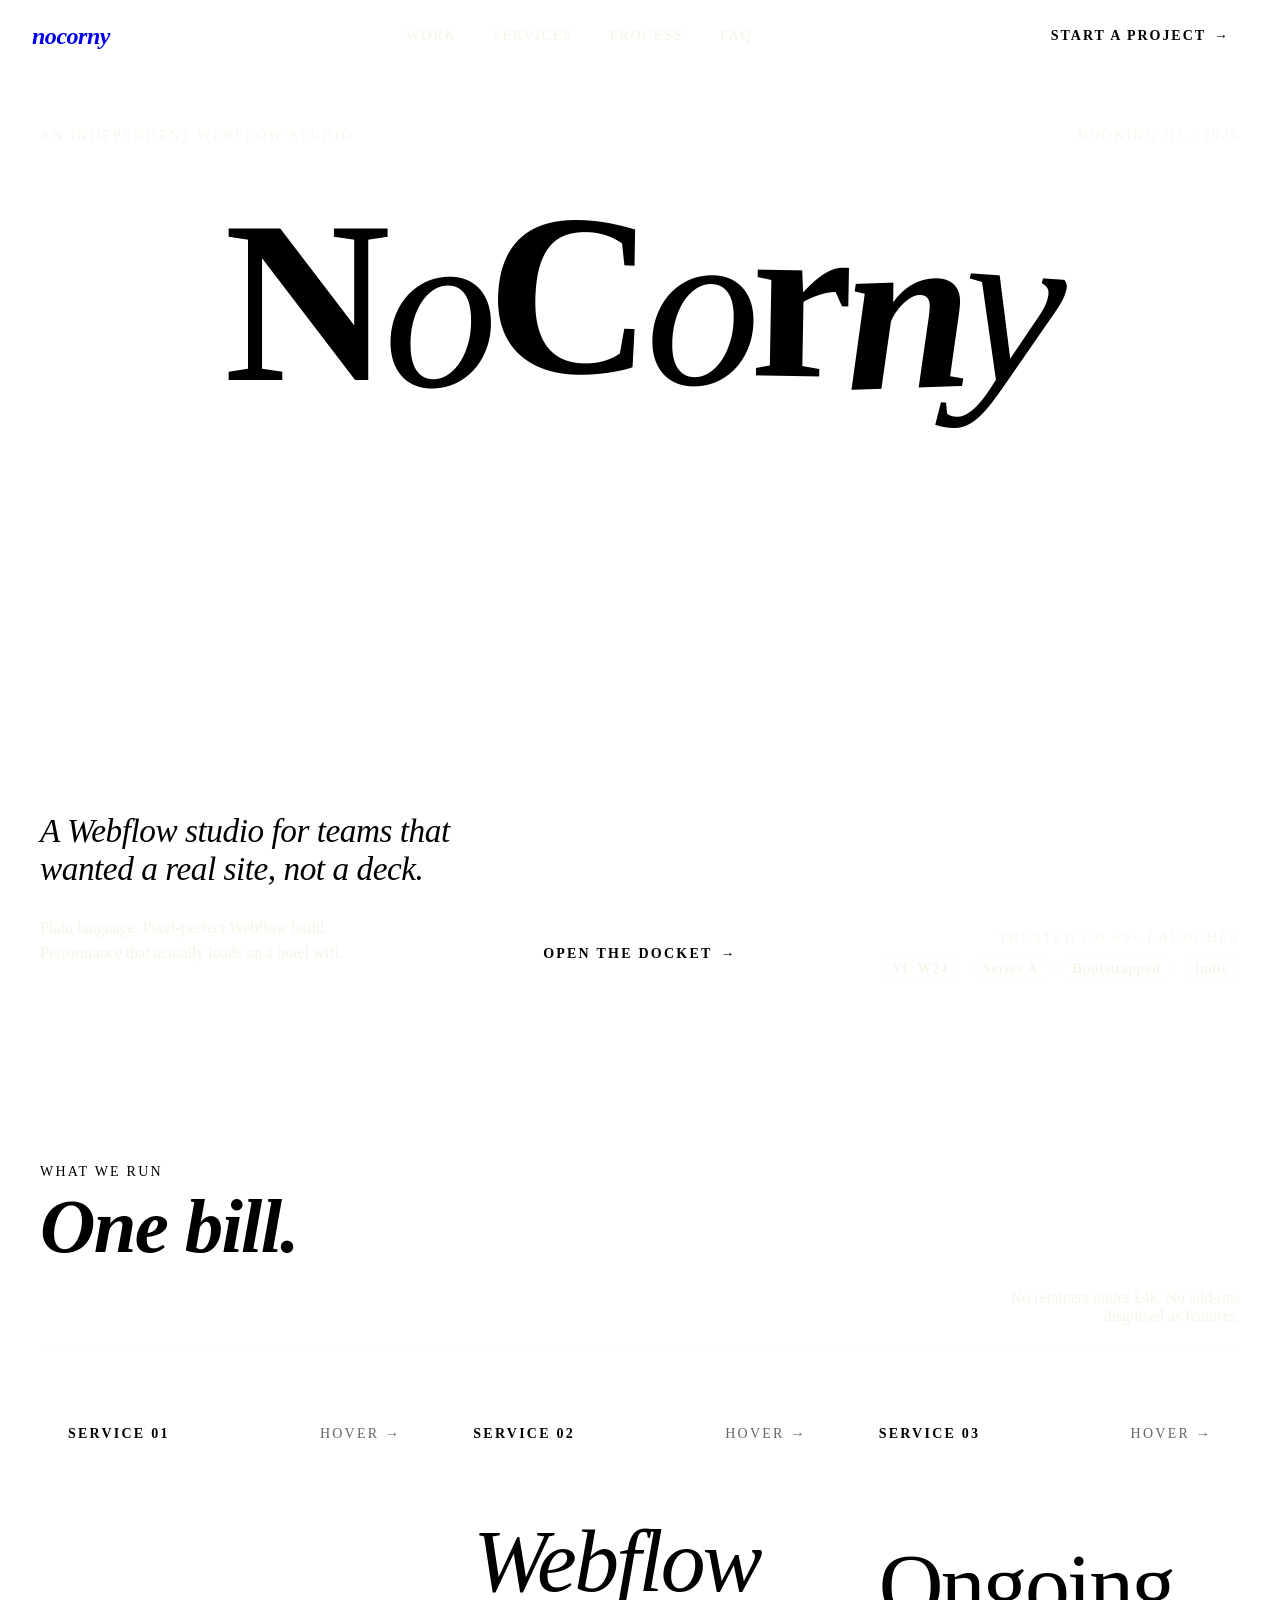
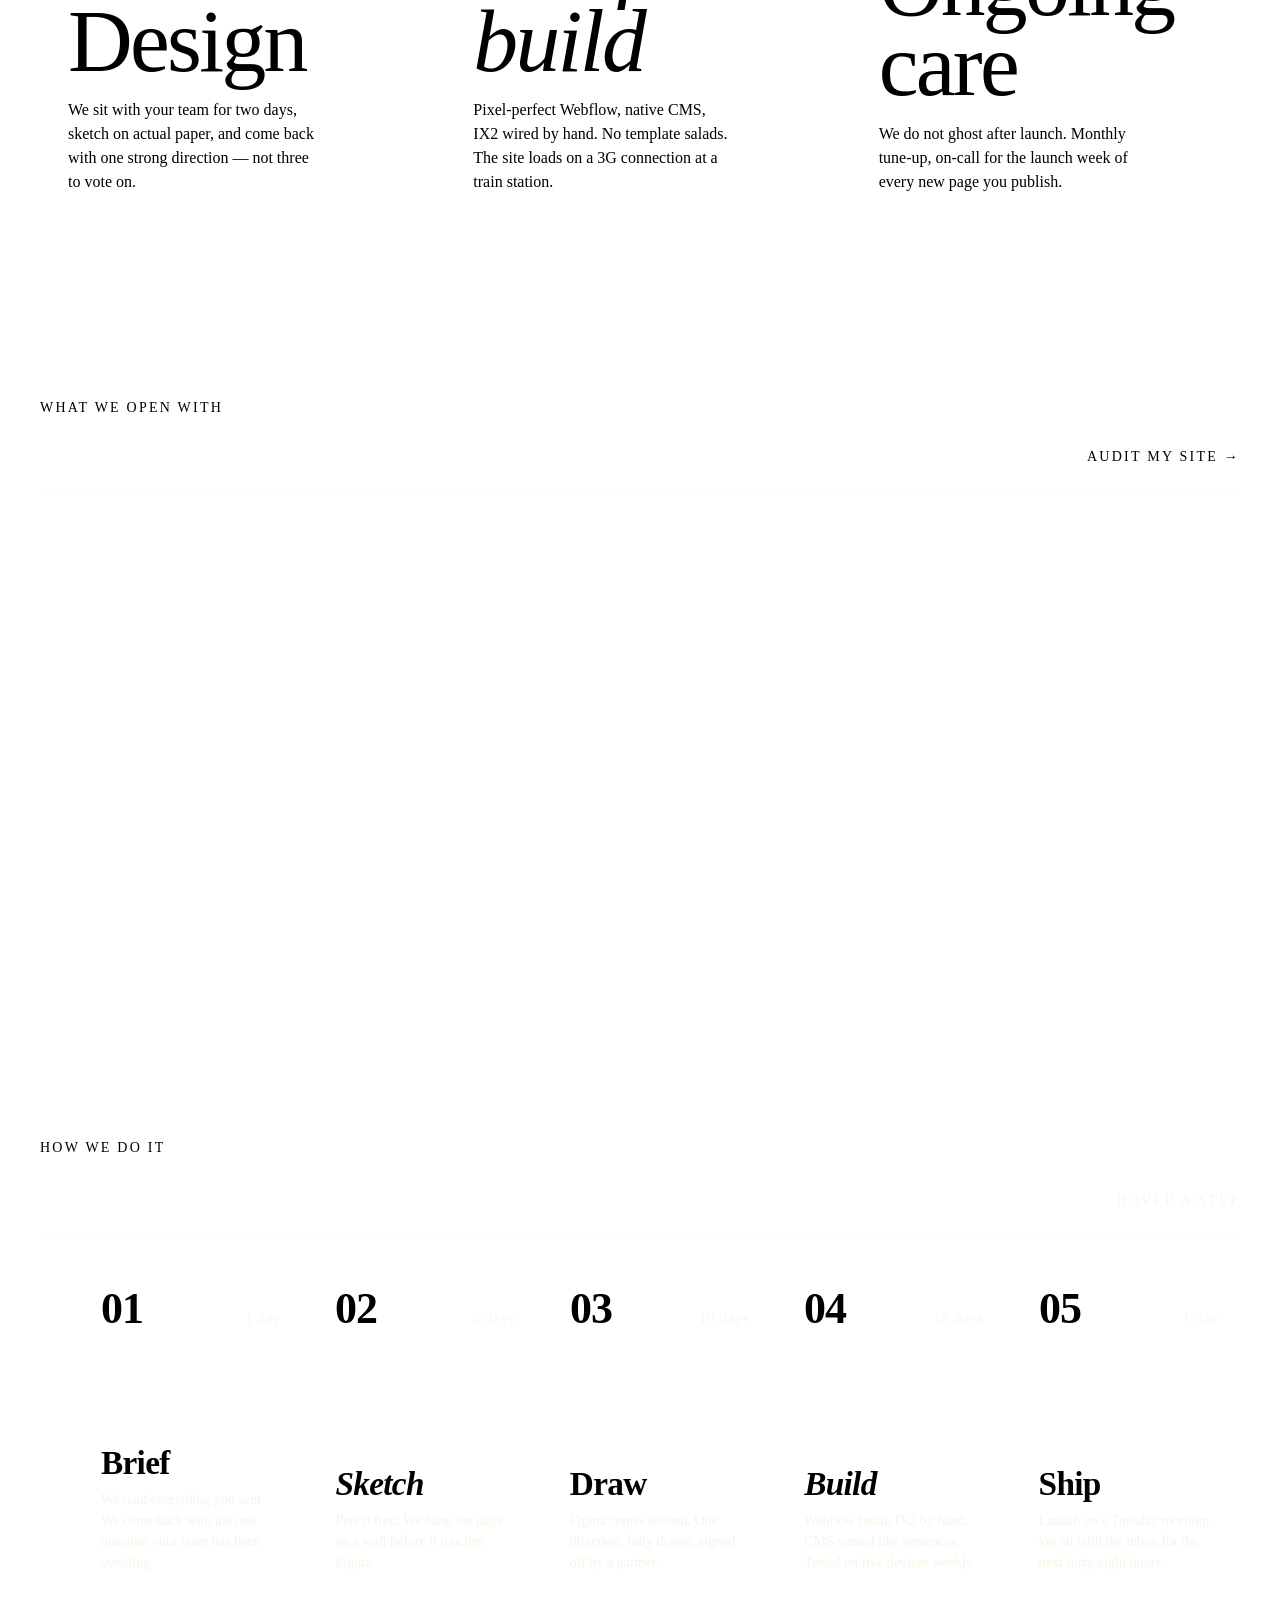
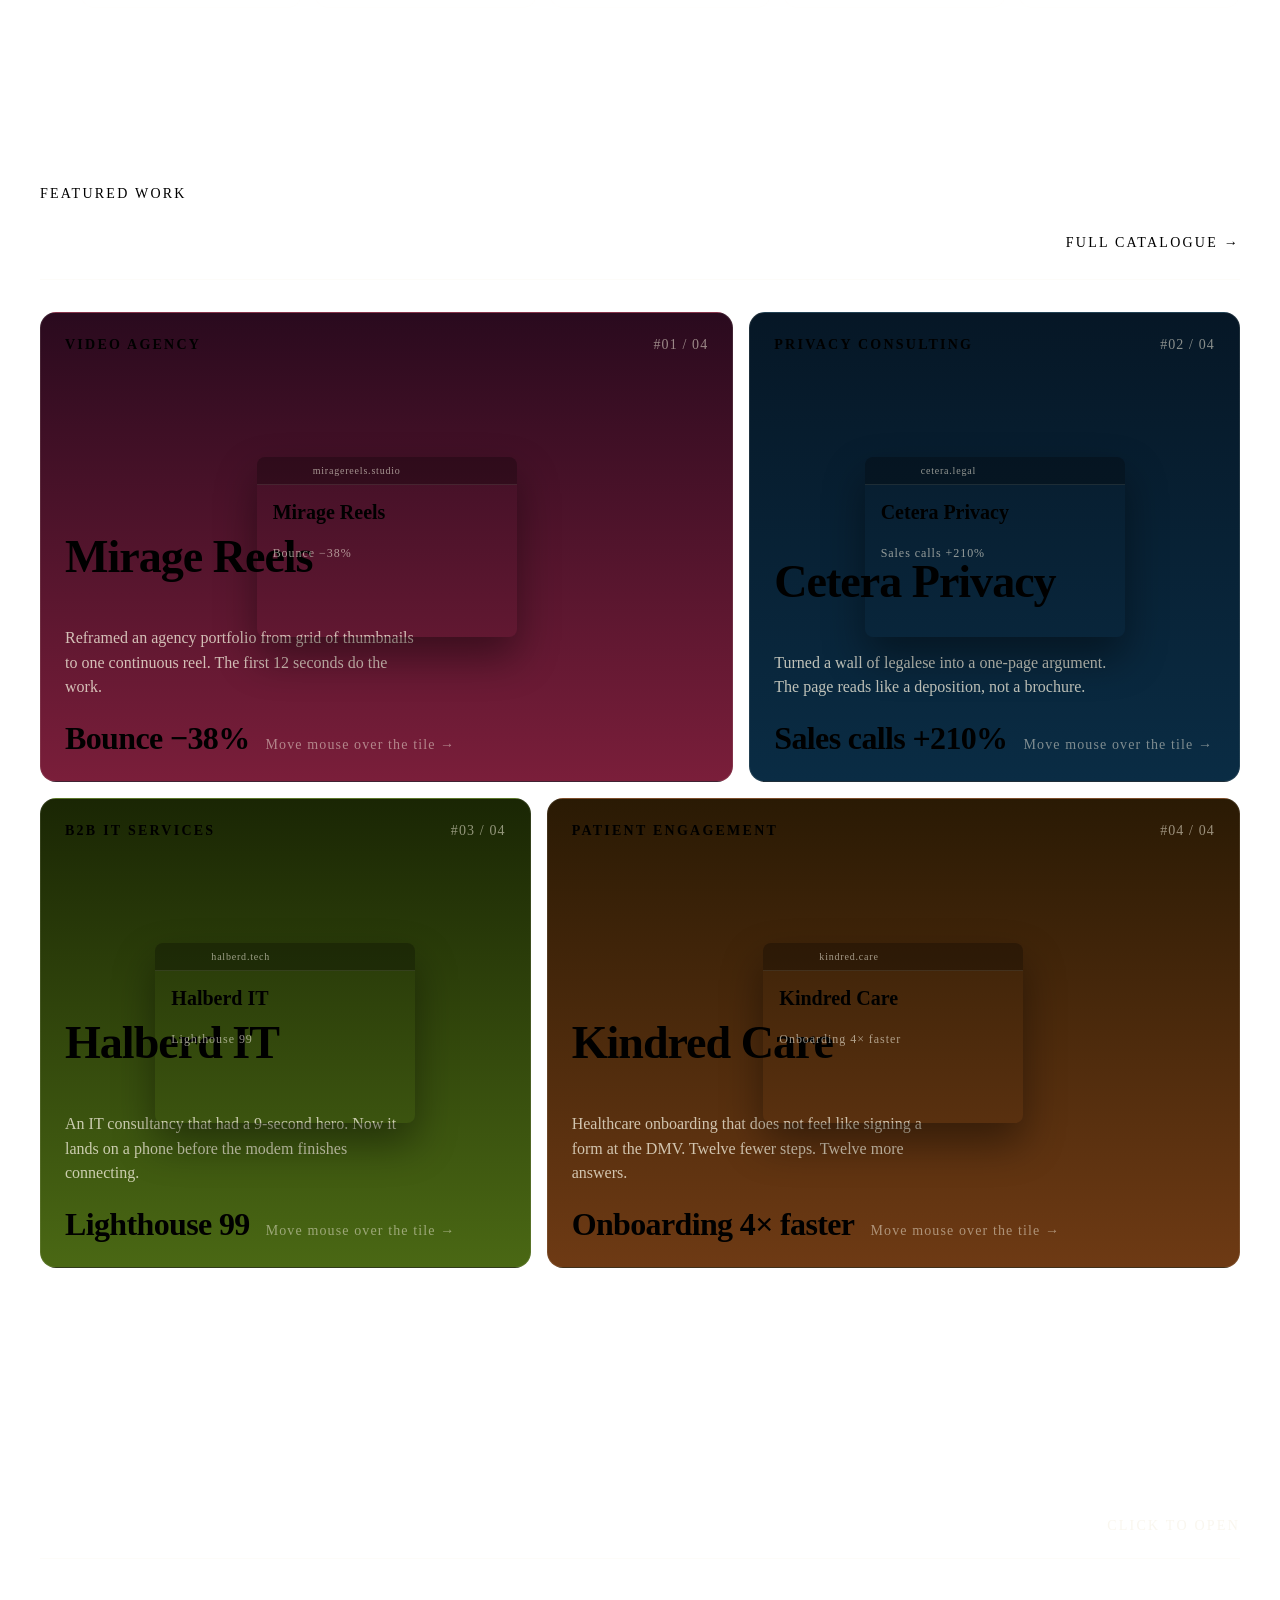
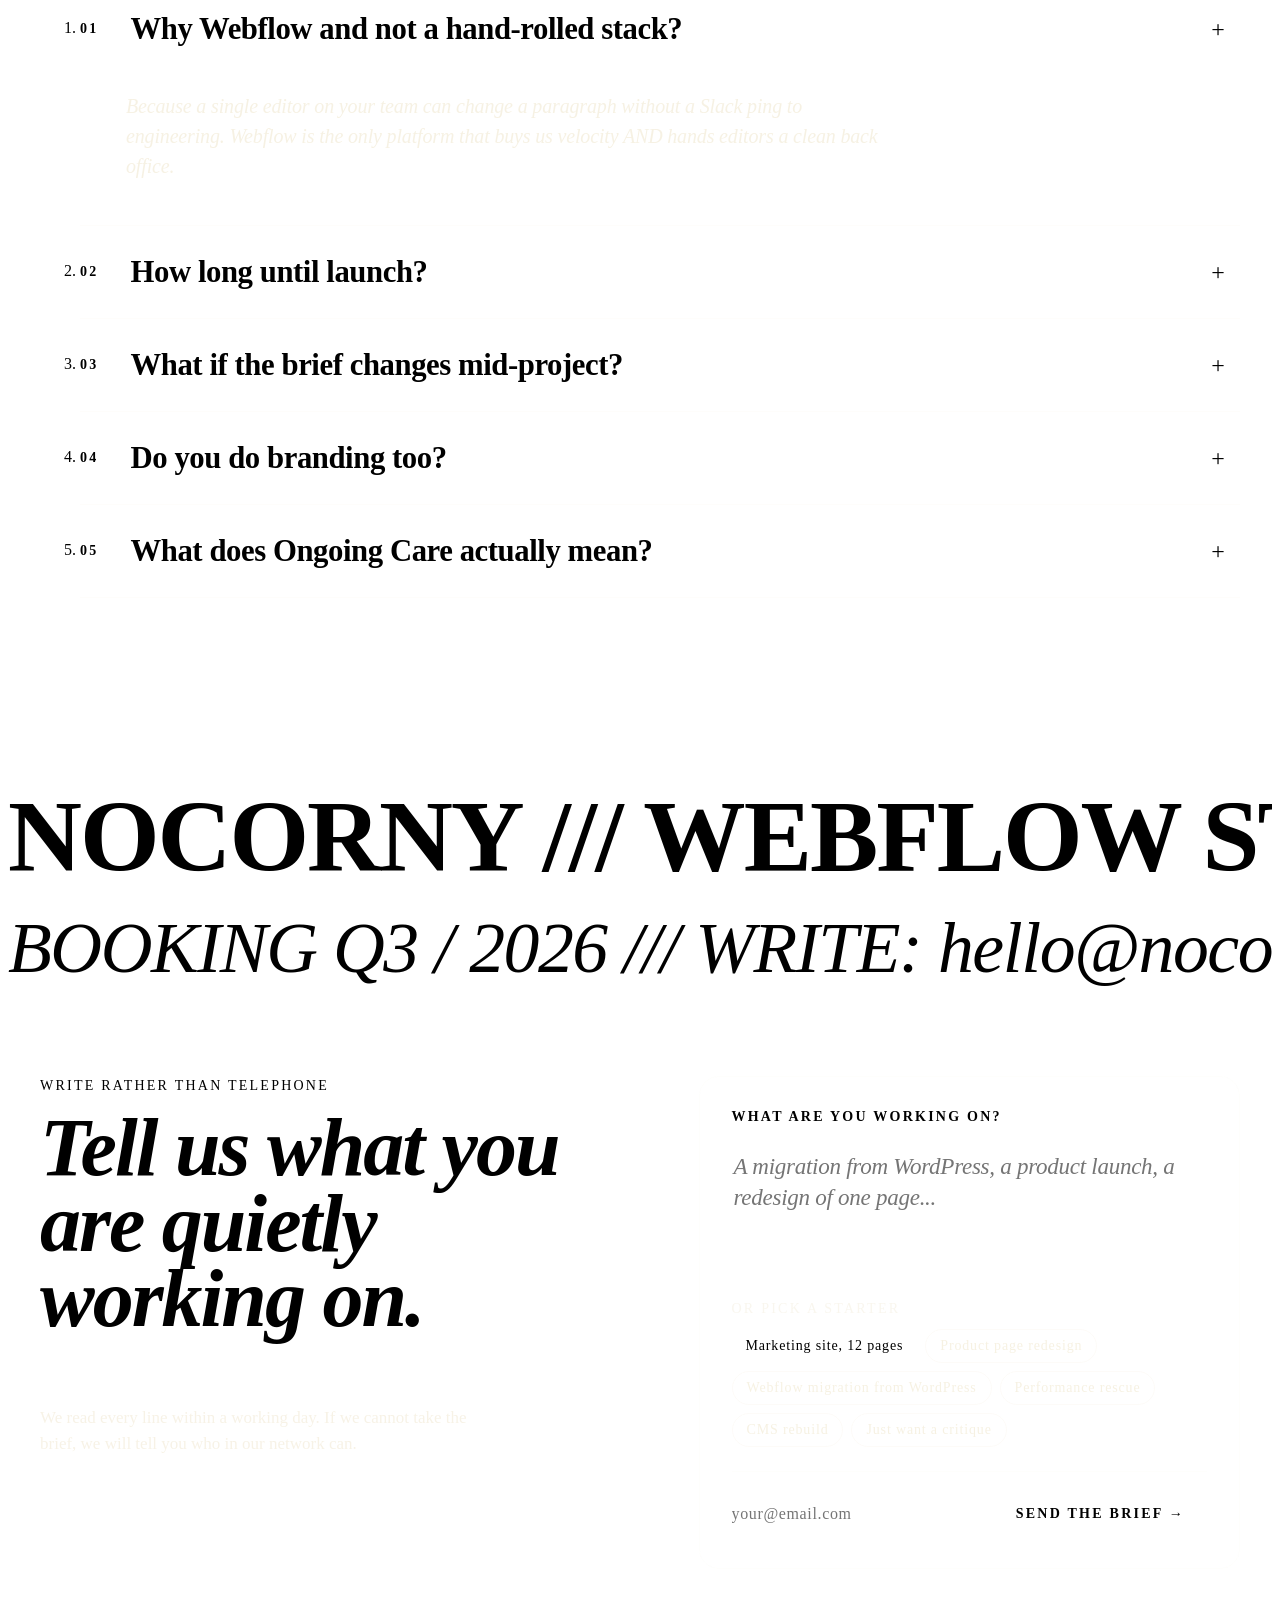
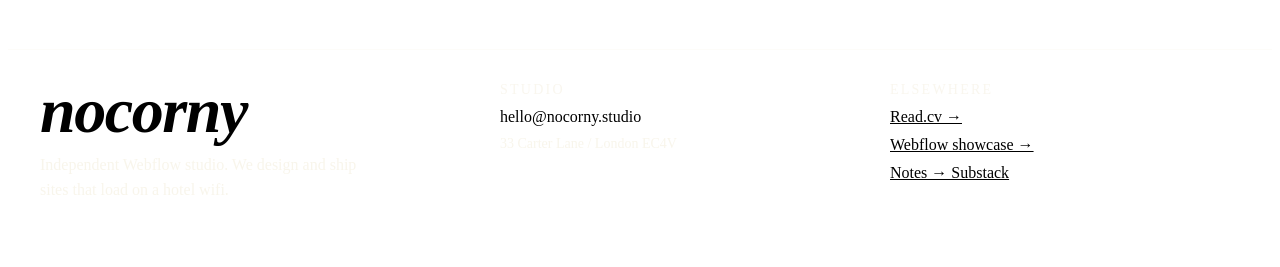
==== nocorny/index.html @ 088de3b9 "feat(nocorny): add Webflow studio redesign in LOUD style Static Next.js export at /landings/nocorny/" ====
<!DOCTYPE html><!--7egsx8Ze18tYCQLdrexsF--><html lang="en" class="__variable_31a273 __variable_9ee68e __variable_3baa3c"><head><meta charSet="utf-8"/><meta name="viewport" content="width=device-width, initial-scale=1"/><link rel="preload" href="/landings/nocorny/_next/static/media/558ca1a6aa3cb55e-s.p.woff2" as="font" crossorigin="" type="font/woff2"/><link rel="preload" href="/landings/nocorny/_next/static/media/6ba5f591ae6c56f6-s.p.woff2" as="font" crossorigin="" type="font/woff2"/><link rel="preload" href="/landings/nocorny/_next/static/media/af4bf8399d1aacdf-s.p.woff2" as="font" crossorigin="" type="font/woff2"/><link rel="preload" href="/landings/nocorny/_next/static/media/e4af272ccee01ff0-s.p.woff2" as="font" crossorigin="" type="font/woff2"/><link rel="stylesheet" href="/landings/nocorny/_next/static/css/63f1b4e47f812de2.css" data-precedence="next"/><link rel="preload" as="script" fetchPriority="low" href="/landings/nocorny/_next/static/chunks/webpack-60f62b93d537f47d.js"/><script src="/landings/nocorny/_next/static/chunks/4bd1b696-c023c6e3521b1417.js" async=""></script><script src="/landings/nocorny/_next/static/chunks/255-94621c5de214af81.js" async=""></script><script src="/landings/nocorny/_next/static/chunks/main-app-de8f004b34465316.js" async=""></script><script src="/landings/nocorny/_next/static/chunks/352-12be25b32e7bc988.js" async=""></script><script src="/landings/nocorny/_next/static/chunks/app/page-7c5df80d61a74d45.js" async=""></script><meta name="next-size-adjust" content=""/><title>NoCorny. A Webflow studio without the buzzwords.</title><meta name="description" content="We design and build Webflow sites for startups and B2B teams. Plain language, real performance, ongoing care once it ships."/><script src="/landings/nocorny/_next/static/chunks/polyfills-42372ed130431b0a.js" noModule=""></script></head><body class="grain"><div hidden=""><!--$--><!--/$--></div><main class="nc-gradient relative"><div class="nc-cursor nc-cursor-ghost-2" aria-hidden="true"></div><div class="nc-cursor nc-cursor-ghost-1" aria-hidden="true"></div><div class="nc-cursor" aria-hidden="true"></div><header style="position:fixed;inset:0 0 auto 0;z-index:50;background-color:transparent;backdrop-filter:none;-webkit-backdrop-filter:none;border-bottom:1px solid transparent;transition:background-color 200ms cubic-bezier(0.16,1,0.3,1), border-color 200ms cubic-bezier(0.16,1,0.3,1)"><div style="display:flex;align-items:center;justify-content:space-between;height:72px;padding:0 32px;max-width:1600px;margin:0 auto"><a href="#top" style="display:inline-flex;align-items:baseline;gap:8px;text-decoration:none"><span style="font-family:var(--font-fraunces);font-weight:800;font-style:italic;font-size:24px;color:var(--color-paper);letter-spacing:-0.02em">nocorny</span><span aria-hidden="true" style="width:8px;height:8px;border-radius:50%;background-color:var(--color-lime);animation:nc-pulse 1.8s cubic-bezier(0.16,1,0.3,1) infinite"></span></a><nav aria-label="Primary" style="display:flex;gap:8px"><a href="#work" style="font-family:var(--font-mono);font-size:14px;letter-spacing:0.14em;text-transform:uppercase;color:rgba(244,238,221,0.72);padding:8px 14px;border-radius:999px;text-decoration:none;transition:color 150ms cubic-bezier(0.16,1,0.3,1)">Work</a><a href="#services" style="font-family:var(--font-mono);font-size:14px;letter-spacing:0.14em;text-transform:uppercase;color:rgba(244,238,221,0.72);padding:8px 14px;border-radius:999px;text-decoration:none;transition:color 150ms cubic-bezier(0.16,1,0.3,1)">Services</a><a href="#process" style="font-family:var(--font-mono);font-size:14px;letter-spacing:0.14em;text-transform:uppercase;color:rgba(244,238,221,0.72);padding:8px 14px;border-radius:999px;text-decoration:none;transition:color 150ms cubic-bezier(0.16,1,0.3,1)">Process</a><a href="#faq" style="font-family:var(--font-mono);font-size:14px;letter-spacing:0.14em;text-transform:uppercase;color:rgba(244,238,221,0.72);padding:8px 14px;border-radius:999px;text-decoration:none;transition:color 150ms cubic-bezier(0.16,1,0.3,1)">FAQ</a></nav><a href="#contact" style="display:inline-flex;align-items:center;gap:8px;font-family:var(--font-mono);font-size:14px;letter-spacing:0.14em;text-transform:uppercase;font-weight:700;color:var(--color-ink);background-color:var(--color-lime);padding:10px 18px;border-radius:999px;text-decoration:none">Start a project <span aria-hidden="true">→</span></a></div></header><section id="top" style="position:relative;min-height:100vh;padding-top:120px;overflow:hidden"><div style="display:flex;justify-content:space-between;padding:0 32px;font-family:var(--font-mono);font-size:14px;letter-spacing:0.16em;text-transform:uppercase;color:rgba(244,238,221,0.55)"><span>An independent webflow studio</span><span style="color:var(--color-cyan)">Booking Q3 / 2026</span></div><div style="position:relative;display:flex;align-items:baseline;justify-content:center;padding:60px 0 40px;min-height:calc(100vh - 360px)"><div style="display:flex;align-items:baseline"><span data-hover="1" style="font-family:var(--font-fraunces);font-weight:900;font-style:normal;font-size:clamp(80px, 18vw, 280px);line-height:0.86;color:var(--color-paper);letter-spacing:-0.04em;display:inline-block;cursor:none;opacity:1;transform:none">N</span><span data-hover="1" style="font-family:var(--font-fraunces);font-weight:500;font-style:italic;font-size:clamp(80px, 18vw, 280px);line-height:0.86;color:var(--color-magenta);letter-spacing:-0.04em;display:inline-block;cursor:none;opacity:1;transform:translateY(6px) rotate(-3deg)">o</span><span data-hover="1" style="font-family:var(--font-fraunces);font-weight:700;font-style:normal;font-size:clamp(80px, 18vw, 280px);line-height:0.86;color:var(--color-paper);letter-spacing:-0.04em;display:inline-block;cursor:none;opacity:1;transform:translateY(-8px) rotate(2deg)">C</span><span data-hover="1" style="font-family:var(--font-fraunces);font-weight:400;font-style:italic;font-size:clamp(80px, 18vw, 280px);line-height:0.86;color:var(--color-cyan);letter-spacing:-0.04em;display:inline-block;cursor:none;opacity:1;transform:translateY(4px) rotate(-1deg)">o</span><span data-hover="1" style="font-family:var(--font-fraunces);font-weight:800;font-style:normal;font-size:clamp(80px, 18vw, 280px);line-height:0.86;color:var(--color-paper);letter-spacing:-0.04em;display:inline-block;cursor:none;opacity:1;transform:translateY(-4px) rotate(1deg)">r</span><span data-hover="1" style="font-family:var(--font-fraunces);font-weight:600;font-style:italic;font-size:clamp(80px, 18vw, 280px);line-height:0.86;color:var(--color-lime);letter-spacing:-0.04em;display:inline-block;cursor:none;opacity:1;transform:translateY(8px) rotate(-2deg)">n</span><span data-hover="1" style="font-family:var(--font-fraunces);font-weight:500;font-style:italic;font-size:clamp(80px, 18vw, 280px);line-height:0.86;color:var(--color-marigold);letter-spacing:-0.04em;display:inline-block;cursor:none;opacity:1;transform:translateY(2px) rotate(4deg)">y</span></div><span style="position:absolute;top:14%;left:10%;transform:scale(0.8);padding:4px 12px;border:1px solid var(--color-magenta);color:var(--color-magenta);font-family:var(--font-mono);font-size:14px;letter-spacing:0.16em;text-transform:uppercase;font-weight:600;background-color:rgba(10,5,18,0.55);backdrop-filter:blur(4px);opacity:0">WEBFLOW</span><span style="position:absolute;top:20%;right:8%;transform:scale(0.8);padding:4px 12px;border:1px solid var(--color-cyan);color:var(--color-cyan);font-family:var(--font-mono);font-size:14px;letter-spacing:0.16em;text-transform:uppercase;font-weight:600;background-color:rgba(10,5,18,0.55);backdrop-filter:blur(4px);opacity:0">B2B + STARTUPS</span><span style="position:absolute;bottom:30%;right:12%;transform:scale(0.8);padding:4px 12px;border:1px solid var(--color-lime);color:var(--color-lime);font-family:var(--font-mono);font-size:14px;letter-spacing:0.16em;text-transform:uppercase;font-weight:600;background-color:rgba(10,5,18,0.55);backdrop-filter:blur(4px);opacity:0">NO BUZZWORDS</span><span style="position:absolute;bottom:26%;left:8%;transform:scale(0.8);padding:4px 12px;border:1px solid var(--color-marigold);color:var(--color-marigold);font-family:var(--font-mono);font-size:14px;letter-spacing:0.16em;text-transform:uppercase;font-weight:600;background-color:rgba(10,5,18,0.55);backdrop-filter:blur(4px);opacity:0">SHIP IN 6 WEEKS</span><span aria-hidden="true" style="position:absolute;top:10%;right:6%;width:120px;height:2px;background-color:var(--color-cyan);transform:rotate(34deg)"></span><span aria-hidden="true" style="position:absolute;bottom:16%;left:8%;width:160px;height:1px;background-color:var(--color-magenta);transform:rotate(-12deg)"></span></div><div style="display:grid;grid-template-columns:1fr auto 1fr;align-items:end;gap:32px;padding:0 32px 60px"><div><h1 style="font-family:var(--font-fraunces);font-weight:500;font-style:italic;font-size:clamp(24px, 2.6vw, 36px);line-height:1.16;color:var(--color-paper);letter-spacing:-0.014em;max-width:30ch">A Webflow studio for teams that wanted a real site, not a deck.</h1><p style="font-family:var(--font-inter);font-size:16px;line-height:1.55;color:rgba(244,238,221,0.7);max-width:44ch;margin-top:16px">Plain language. Pixel-perfect Webflow build. Performance that actually loads on a hotel wifi.</p></div><a href="#contact" style="display:inline-flex;align-items:center;gap:8px;background-color:var(--color-lime);color:var(--color-ink);font-family:var(--font-mono);font-size:14px;letter-spacing:0.16em;text-transform:uppercase;font-weight:700;padding:20px 28px;border-radius:999px;text-decoration:none">Open the docket <span aria-hidden="true">→</span></a><div style="text-align:right"><span style="font-family:var(--font-mono);font-size:14px;letter-spacing:0.16em;text-transform:uppercase;color:rgba(244,238,221,0.55);display:block">Trusted on 60+ launches</span><div style="display:flex;gap:12px;justify-content:flex-end;margin-top:10px;flex-wrap:wrap"><span style="font-family:var(--font-mono);font-size:14px;letter-spacing:0.08em;color:rgba(244,238,221,0.85);border:1px solid rgba(244,238,221,0.22);padding:4px 10px;border-radius:999px">YC W24</span><span style="font-family:var(--font-mono);font-size:14px;letter-spacing:0.08em;color:rgba(244,238,221,0.85);border:1px solid rgba(244,238,221,0.22);padding:4px 10px;border-radius:999px">Series A</span><span style="font-family:var(--font-mono);font-size:14px;letter-spacing:0.08em;color:rgba(244,238,221,0.85);border:1px solid rgba(244,238,221,0.22);padding:4px 10px;border-radius:999px">Bootstrapped</span><span style="font-family:var(--font-mono);font-size:14px;letter-spacing:0.08em;color:rgba(244,238,221,0.85);border:1px solid rgba(244,238,221,0.22);padding:4px 10px;border-radius:999px">Indie</span></div></div></div></section><section id="services" style="position:relative;padding:120px 32px 80px"><header style="display:grid;grid-template-columns:1fr auto;gap:40px;align-items:end;padding-bottom:24px;border-bottom:1px solid rgba(244,238,221,0.18)"><div><span style="font-family:var(--font-mono);font-size:14px;letter-spacing:0.16em;text-transform:uppercase;color:var(--color-cyan)">What we run</span><h2 style="margin-top:12px;font-family:var(--font-fraunces);font-weight:800;font-size:clamp(48px, 6vw, 96px);line-height:0.9;color:var(--color-paper);letter-spacing:-0.022em"><span style="font-family:var(--font-mono);font-weight:700;font-size:0.78em;letter-spacing:-0.01em;color:var(--color-paper)"></span> <span style="font-style:italic;color:var(--color-magenta)">One bill.</span></h2></div><span style="font-family:var(--font-inter);font-size:16px;color:rgba(244,238,221,0.7);max-width:32ch;text-align:right">No retainers under £4k. No add-ons disguised as features.</span></header><div style="margin-top:48px;display:grid;grid-template-columns:repeat(3, minmax(0, 1fr));gap:16px"><div data-hover="1" style="position:relative;height:440px;border-radius:16px;perspective:1200px;cursor:none"><div style="position:absolute;inset:0;transform-style:preserve-3d"><div style="position:absolute;inset:0;background-color:var(--color-magenta);color:var(--color-ink);border-radius:16px;padding:28px;display:flex;flex-direction:column;justify-content:space-between;backface-visibility:hidden;overflow:hidden"><div style="display:flex;justify-content:space-between"><span style="font-family:var(--font-mono);font-size:14px;letter-spacing:0.16em;text-transform:uppercase;font-weight:700">Service <!-- -->01</span><span style="font-family:var(--font-mono);font-size:14px;letter-spacing:0.16em;text-transform:uppercase;opacity:0.6">Hover →</span></div><div><span style="display:block;font-family:var(--font-fraunces);font-weight:400;font-style:normal;font-size:clamp(56px, 7vw, 96px);line-height:0.9;letter-spacing:-0.03em;font-variation-settings:&quot;wght&quot; 400;transition:font-variation-settings 80ms linear">Design</span><p style="margin-top:16px;font-family:var(--font-inter);font-size:16px;line-height:1.5;max-width:32ch">We sit with your team for two days, sketch on actual paper, and come back with one strong direction — not three to vote on.</p></div></div><div style="position:absolute;inset:0;background-color:var(--color-ink-2);color:var(--color-paper);border-radius:16px;padding:28px;backface-visibility:hidden;transform:rotateY(180deg);display:flex;flex-direction:column;justify-content:space-between;border:1px solid var(--color-magenta)"><div><span style="font-family:var(--font-mono);font-size:14px;letter-spacing:0.16em;text-transform:uppercase;color:var(--color-magenta);font-weight:700">Deliverables</span><ul style="margin-top:20px;display:flex;flex-direction:column;gap:12px"><li style="font-family:var(--font-fraunces);font-style:italic;font-weight:500;font-size:20px;color:var(--color-paper);padding-bottom:10px;border-bottom:1px solid rgba(244,238,221,0.14);display:flex;align-items:baseline;gap:12px"><span style="color:var(--color-magenta);font-family:var(--font-mono);font-style:normal;font-size:14px;font-weight:700">●</span>Brand audit</li><li style="font-family:var(--font-fraunces);font-style:italic;font-weight:500;font-size:20px;color:var(--color-paper);padding-bottom:10px;border-bottom:1px solid rgba(244,238,221,0.14);display:flex;align-items:baseline;gap:12px"><span style="color:var(--color-magenta);font-family:var(--font-mono);font-style:normal;font-size:14px;font-weight:700">●</span>Two-day design intensive</li><li style="font-family:var(--font-fraunces);font-style:italic;font-weight:500;font-size:20px;color:var(--color-paper);padding-bottom:10px;border-bottom:1px solid rgba(244,238,221,0.14);display:flex;align-items:baseline;gap:12px"><span style="color:var(--color-magenta);font-family:var(--font-mono);font-style:normal;font-size:14px;font-weight:700">●</span>One direction, fully drawn</li><li style="font-family:var(--font-fraunces);font-style:italic;font-weight:500;font-size:20px;color:var(--color-paper);padding-bottom:10px;border-bottom:1px solid rgba(244,238,221,0.14);display:flex;align-items:baseline;gap:12px"><span style="color:var(--color-magenta);font-family:var(--font-mono);font-style:normal;font-size:14px;font-weight:700">●</span>Figma library + design tokens</li></ul></div><a href="#contact" style="align-self:flex-start;background-color:var(--color-magenta);color:var(--color-ink);padding:10px 16px;border-radius:999px;font-family:var(--font-mono);font-size:14px;letter-spacing:0.14em;text-transform:uppercase;font-weight:700;text-decoration:none">Brief us →</a></div></div></div><div data-hover="1" style="position:relative;height:440px;border-radius:16px;perspective:1200px;cursor:none"><div style="position:absolute;inset:0;transform-style:preserve-3d"><div style="position:absolute;inset:0;background-color:var(--color-cyan);color:var(--color-ink);border-radius:16px;padding:28px;display:flex;flex-direction:column;justify-content:space-between;backface-visibility:hidden;overflow:hidden"><div style="display:flex;justify-content:space-between"><span style="font-family:var(--font-mono);font-size:14px;letter-spacing:0.16em;text-transform:uppercase;font-weight:700">Service <!-- -->02</span><span style="font-family:var(--font-mono);font-size:14px;letter-spacing:0.16em;text-transform:uppercase;opacity:0.6">Hover →</span></div><div><span style="display:block;font-family:var(--font-fraunces);font-weight:400;font-style:italic;font-size:clamp(56px, 7vw, 96px);line-height:0.9;letter-spacing:-0.03em;font-variation-settings:&quot;wght&quot; 400;transition:font-variation-settings 80ms linear">Webflow build</span><p style="margin-top:16px;font-family:var(--font-inter);font-size:16px;line-height:1.5;max-width:32ch">Pixel-perfect Webflow, native CMS, IX2 wired by hand. No template salads. The site loads on a 3G connection at a train station.</p></div></div><div style="position:absolute;inset:0;background-color:var(--color-ink-2);color:var(--color-paper);border-radius:16px;padding:28px;backface-visibility:hidden;transform:rotateY(180deg);display:flex;flex-direction:column;justify-content:space-between;border:1px solid var(--color-cyan)"><div><span style="font-family:var(--font-mono);font-size:14px;letter-spacing:0.16em;text-transform:uppercase;color:var(--color-cyan);font-weight:700">Deliverables</span><ul style="margin-top:20px;display:flex;flex-direction:column;gap:12px"><li style="font-family:var(--font-fraunces);font-style:italic;font-weight:500;font-size:20px;color:var(--color-paper);padding-bottom:10px;border-bottom:1px solid rgba(244,238,221,0.14);display:flex;align-items:baseline;gap:12px"><span style="color:var(--color-cyan);font-family:var(--font-mono);font-style:normal;font-size:14px;font-weight:700">●</span>Webflow build with native CMS</li><li style="font-family:var(--font-fraunces);font-style:italic;font-weight:500;font-size:20px;color:var(--color-paper);padding-bottom:10px;border-bottom:1px solid rgba(244,238,221,0.14);display:flex;align-items:baseline;gap:12px"><span style="color:var(--color-cyan);font-family:var(--font-mono);font-style:normal;font-size:14px;font-weight:700">●</span>Animation library (IX2)</li><li style="font-family:var(--font-fraunces);font-style:italic;font-weight:500;font-size:20px;color:var(--color-paper);padding-bottom:10px;border-bottom:1px solid rgba(244,238,221,0.14);display:flex;align-items:baseline;gap:12px"><span style="color:var(--color-cyan);font-family:var(--font-mono);font-style:normal;font-size:14px;font-weight:700">●</span>Accessibility pass</li><li style="font-family:var(--font-fraunces);font-style:italic;font-weight:500;font-size:20px;color:var(--color-paper);padding-bottom:10px;border-bottom:1px solid rgba(244,238,221,0.14);display:flex;align-items:baseline;gap:12px"><span style="color:var(--color-cyan);font-family:var(--font-mono);font-style:normal;font-size:14px;font-weight:700">●</span>Train-station performance budget</li></ul></div><a href="#contact" style="align-self:flex-start;background-color:var(--color-cyan);color:var(--color-ink);padding:10px 16px;border-radius:999px;font-family:var(--font-mono);font-size:14px;letter-spacing:0.14em;text-transform:uppercase;font-weight:700;text-decoration:none">Brief us →</a></div></div></div><div data-hover="1" style="position:relative;height:440px;border-radius:16px;perspective:1200px;cursor:none"><div style="position:absolute;inset:0;transform-style:preserve-3d"><div style="position:absolute;inset:0;background-color:var(--color-lime);color:var(--color-ink);border-radius:16px;padding:28px;display:flex;flex-direction:column;justify-content:space-between;backface-visibility:hidden;overflow:hidden"><div style="display:flex;justify-content:space-between"><span style="font-family:var(--font-mono);font-size:14px;letter-spacing:0.16em;text-transform:uppercase;font-weight:700">Service <!-- -->03</span><span style="font-family:var(--font-mono);font-size:14px;letter-spacing:0.16em;text-transform:uppercase;opacity:0.6">Hover →</span></div><div><span style="display:block;font-family:var(--font-fraunces);font-weight:400;font-style:normal;font-size:clamp(56px, 7vw, 96px);line-height:0.9;letter-spacing:-0.03em;font-variation-settings:&quot;wght&quot; 400;transition:font-variation-settings 80ms linear">Ongoing care</span><p style="margin-top:16px;font-family:var(--font-inter);font-size:16px;line-height:1.5;max-width:32ch">We do not ghost after launch. Monthly tune-up, on-call for the launch week of every new page you publish.</p></div></div><div style="position:absolute;inset:0;background-color:var(--color-ink-2);color:var(--color-paper);border-radius:16px;padding:28px;backface-visibility:hidden;transform:rotateY(180deg);display:flex;flex-direction:column;justify-content:space-between;border:1px solid var(--color-lime)"><div><span style="font-family:var(--font-mono);font-size:14px;letter-spacing:0.16em;text-transform:uppercase;color:var(--color-lime);font-weight:700">Deliverables</span><ul style="margin-top:20px;display:flex;flex-direction:column;gap:12px"><li style="font-family:var(--font-fraunces);font-style:italic;font-weight:500;font-size:20px;color:var(--color-paper);padding-bottom:10px;border-bottom:1px solid rgba(244,238,221,0.14);display:flex;align-items:baseline;gap:12px"><span style="color:var(--color-lime);font-family:var(--font-mono);font-style:normal;font-size:14px;font-weight:700">●</span>Monthly performance tune-up</li><li style="font-family:var(--font-fraunces);font-style:italic;font-weight:500;font-size:20px;color:var(--color-paper);padding-bottom:10px;border-bottom:1px solid rgba(244,238,221,0.14);display:flex;align-items:baseline;gap:12px"><span style="color:var(--color-lime);font-family:var(--font-mono);font-style:normal;font-size:14px;font-weight:700">●</span>On-call for launches</li><li style="font-family:var(--font-fraunces);font-style:italic;font-weight:500;font-size:20px;color:var(--color-paper);padding-bottom:10px;border-bottom:1px solid rgba(244,238,221,0.14);display:flex;align-items:baseline;gap:12px"><span style="color:var(--color-lime);font-family:var(--font-mono);font-style:normal;font-size:14px;font-weight:700">●</span>CMS training for your team</li><li style="font-family:var(--font-fraunces);font-style:italic;font-weight:500;font-size:20px;color:var(--color-paper);padding-bottom:10px;border-bottom:1px solid rgba(244,238,221,0.14);display:flex;align-items:baseline;gap:12px"><span style="color:var(--color-lime);font-family:var(--font-mono);font-style:normal;font-size:14px;font-weight:700">●</span>First-class email response</li></ul></div><a href="#contact" style="align-self:flex-start;background-color:var(--color-lime);color:var(--color-ink);padding:10px 16px;border-radius:999px;font-family:var(--font-mono);font-size:14px;letter-spacing:0.14em;text-transform:uppercase;font-weight:700;text-decoration:none">Brief us →</a></div></div></div></div></section><section style="position:relative;padding:80px 32px"><header style="display:grid;grid-template-columns:1fr auto;gap:40px;align-items:end;padding-bottom:24px;border-bottom:1px solid rgba(244,238,221,0.18)"><div><span style="font-family:var(--font-mono);font-size:14px;letter-spacing:0.16em;text-transform:uppercase;color:var(--color-cyan)">What we open with</span><h2 style="margin-top:12px;font-family:var(--font-fraunces);font-weight:800;font-size:clamp(40px, 5vw, 80px);line-height:0.96;color:var(--color-paper);letter-spacing:-0.022em;max-width:22ch"></h2></div><a href="#contact" style="font-family:var(--font-mono);font-size:14px;letter-spacing:0.16em;text-transform:uppercase;color:var(--color-paper);border-bottom:1px solid var(--color-lime);padding-bottom:4px;text-decoration:none;white-space:nowrap">Audit my site →</a></header><div style="margin-top:32px;display:grid;grid-template-columns:repeat(12, minmax(0, 1fr));gap:12px;grid-auto-rows:minmax(220px, auto)"><article data-hover="1" style="grid-column:span 5;grid-row:span 1;position:relative;background-color:var(--color-ink-2);border-radius:14px;padding:24px;overflow:hidden;border:1px solid rgba(244,238,221,0.08);cursor:none;opacity:0;transform:translateY(20px) rotate(-1.5deg)"><div style="display:flex;justify-content:space-between;align-items:baseline"><span style="font-family:var(--font-mono);font-size:14px;letter-spacing:0.16em;text-transform:uppercase;color:var(--color-magenta);font-weight:700">Performance</span><span style="font-family:var(--font-mono);font-size:14px;color:rgba(244,238,221,0.4);letter-spacing:0.08em">0<!-- -->1<!-- --> / 05</span></div><div style="position:relative;margin-top:24px;min-height:120px"><p style="position:absolute;inset:0;font-family:var(--font-fraunces);font-style:italic;font-weight:500;font-size:clamp(20px, 1.8vw, 26px);line-height:1.32;color:rgba(244,238,221,0.78);letter-spacing:-0.012em;display:flex;align-items:center"><span aria-hidden="true" style="margin-right:10px;color:var(--color-magenta);font-style:normal;font-family:var(--font-mono);font-size:14px;font-weight:700">BEFORE</span>Hero takes 4.2 s to paint. Bounce rate quietly creeps up.</p><p style="position:absolute;inset:0;font-family:var(--font-fraunces);font-weight:600;font-size:clamp(20px, 1.8vw, 26px);line-height:1.32;color:var(--color-magenta);letter-spacing:-0.012em;display:flex;align-items:center"><span aria-hidden="true" style="margin-right:10px;color:var(--color-paper);font-family:var(--font-mono);font-size:14px;font-weight:700">AFTER</span>Sub-second LCP. Lighthouse 98+. Verified on a phone, not a Mac.</p></div><div aria-hidden="true" style="position:absolute;left:24px;right:24px;bottom:20px;height:2px;background-color:var(--color-magenta);transform-origin:left center"></div></article><article data-hover="1" style="grid-column:span 7;grid-row:span 1;position:relative;background-color:var(--color-ink-2);border-radius:14px;padding:24px;overflow:hidden;border:1px solid rgba(244,238,221,0.08);cursor:none;opacity:0;transform:translateY(20px) rotate(1.5deg)"><div style="display:flex;justify-content:space-between;align-items:baseline"><span style="font-family:var(--font-mono);font-size:14px;letter-spacing:0.16em;text-transform:uppercase;color:var(--color-cyan);font-weight:700">Devices</span><span style="font-family:var(--font-mono);font-size:14px;color:rgba(244,238,221,0.4);letter-spacing:0.08em">0<!-- -->2<!-- --> / 05</span></div><div style="position:relative;margin-top:24px;min-height:120px"><p style="position:absolute;inset:0;font-family:var(--font-fraunces);font-style:italic;font-weight:500;font-size:clamp(20px, 1.8vw, 26px);line-height:1.32;color:rgba(244,238,221,0.78);letter-spacing:-0.012em;display:flex;align-items:center"><span aria-hidden="true" style="margin-right:10px;color:var(--color-cyan);font-style:normal;font-family:var(--font-mono);font-size:14px;font-weight:700">BEFORE</span>Site holds on a MacBook, falls apart on a hotel TV browser.</p><p style="position:absolute;inset:0;font-family:var(--font-fraunces);font-weight:600;font-size:clamp(20px, 1.8vw, 26px);line-height:1.32;color:var(--color-cyan);letter-spacing:-0.012em;display:flex;align-items:center"><span aria-hidden="true" style="margin-right:10px;color:var(--color-paper);font-family:var(--font-mono);font-size:14px;font-weight:700">AFTER</span>Tested on five real devices weekly. Includes the iPad nobody updated.</p></div><div aria-hidden="true" style="position:absolute;left:24px;right:24px;bottom:20px;height:2px;background-color:var(--color-cyan);transform-origin:left center"></div></article><article data-hover="1" style="grid-column:span 4;grid-row:span 1;position:relative;background-color:var(--color-ink-2);border-radius:14px;padding:24px;overflow:hidden;border:1px solid rgba(244,238,221,0.08);cursor:none;opacity:0;transform:translateY(20px) rotate(-1.5deg)"><div style="display:flex;justify-content:space-between;align-items:baseline"><span style="font-family:var(--font-mono);font-size:14px;letter-spacing:0.16em;text-transform:uppercase;color:var(--color-lime);font-weight:700">CMS</span><span style="font-family:var(--font-mono);font-size:14px;color:rgba(244,238,221,0.4);letter-spacing:0.08em">0<!-- -->3<!-- --> / 05</span></div><div style="position:relative;margin-top:24px;min-height:120px"><p style="position:absolute;inset:0;font-family:var(--font-fraunces);font-style:italic;font-weight:500;font-size:clamp(20px, 1.8vw, 26px);line-height:1.32;color:rgba(244,238,221,0.78);letter-spacing:-0.012em;display:flex;align-items:center"><span aria-hidden="true" style="margin-right:10px;color:var(--color-lime);font-style:normal;font-family:var(--font-mono);font-size:14px;font-weight:700">BEFORE</span>Editors are scared to update copy. They Slack you the changes.</p><p style="position:absolute;inset:0;font-family:var(--font-fraunces);font-weight:600;font-size:clamp(20px, 1.8vw, 26px);line-height:1.32;color:var(--color-lime);letter-spacing:-0.012em;display:flex;align-items:center"><span aria-hidden="true" style="margin-right:10px;color:var(--color-paper);font-family:var(--font-mono);font-size:14px;font-weight:700">AFTER</span>Fields named like sentences. Editors ship without opening Webflow chat.</p></div><div aria-hidden="true" style="position:absolute;left:24px;right:24px;bottom:20px;height:2px;background-color:var(--color-lime);transform-origin:left center"></div></article><article data-hover="1" style="grid-column:span 5;grid-row:span 1;position:relative;background-color:var(--color-ink-2);border-radius:14px;padding:24px;overflow:hidden;border:1px solid rgba(244,238,221,0.08);cursor:none;opacity:0;transform:translateY(20px) rotate(1.5deg)"><div style="display:flex;justify-content:space-between;align-items:baseline"><span style="font-family:var(--font-mono);font-size:14px;letter-spacing:0.16em;text-transform:uppercase;color:var(--color-marigold);font-weight:700">Modular</span><span style="font-family:var(--font-mono);font-size:14px;color:rgba(244,238,221,0.4);letter-spacing:0.08em">0<!-- -->4<!-- --> / 05</span></div><div style="position:relative;margin-top:24px;min-height:120px"><p style="position:absolute;inset:0;font-family:var(--font-fraunces);font-style:italic;font-weight:500;font-size:clamp(20px, 1.8vw, 26px);line-height:1.32;color:rgba(244,238,221,0.78);letter-spacing:-0.012em;display:flex;align-items:center"><span aria-hidden="true" style="margin-right:10px;color:var(--color-marigold);font-style:normal;font-family:var(--font-mono);font-size:14px;font-weight:700">BEFORE</span>Every new page is a one-off. Three months in, the site contradicts itself.</p><p style="position:absolute;inset:0;font-family:var(--font-fraunces);font-weight:600;font-size:clamp(20px, 1.8vw, 26px);line-height:1.32;color:var(--color-marigold);letter-spacing:-0.012em;display:flex;align-items:center"><span aria-hidden="true" style="margin-right:10px;color:var(--color-paper);font-family:var(--font-mono);font-size:14px;font-weight:700">AFTER</span>Twelve blocks. Three layouts. Anything new is composed, not invented.</p></div><div aria-hidden="true" style="position:absolute;left:24px;right:24px;bottom:20px;height:2px;background-color:var(--color-marigold);transform-origin:left center"></div></article><article data-hover="1" style="grid-column:span 3;grid-row:span 1;position:relative;background-color:var(--color-ink-2);border-radius:14px;padding:24px;overflow:hidden;border:1px solid rgba(244,238,221,0.08);cursor:none;opacity:0;transform:translateY(20px) rotate(-1.5deg)"><div style="display:flex;justify-content:space-between;align-items:baseline"><span style="font-family:var(--font-mono);font-size:14px;letter-spacing:0.16em;text-transform:uppercase;color:var(--color-violet);font-weight:700">SEO</span><span style="font-family:var(--font-mono);font-size:14px;color:rgba(244,238,221,0.4);letter-spacing:0.08em">0<!-- -->5<!-- --> / 05</span></div><div style="position:relative;margin-top:24px;min-height:120px"><p style="position:absolute;inset:0;font-family:var(--font-fraunces);font-style:italic;font-weight:500;font-size:clamp(20px, 1.8vw, 26px);line-height:1.32;color:rgba(244,238,221,0.78);letter-spacing:-0.012em;display:flex;align-items:center"><span aria-hidden="true" style="margin-right:10px;color:var(--color-violet);font-style:normal;font-family:var(--font-mono);font-size:14px;font-weight:700">BEFORE</span>Pretty site, ranks for nothing. Schema is a guess.</p><p style="position:absolute;inset:0;font-family:var(--font-fraunces);font-weight:600;font-size:clamp(20px, 1.8vw, 26px);line-height:1.32;color:var(--color-violet);letter-spacing:-0.012em;display:flex;align-items:center"><span aria-hidden="true" style="margin-right:10px;color:var(--color-paper);font-family:var(--font-mono);font-size:14px;font-weight:700">AFTER</span>Schema audited. Pages structured for the prompts your buyers actually type.</p></div><div aria-hidden="true" style="position:absolute;left:24px;right:24px;bottom:20px;height:2px;background-color:var(--color-violet);transform-origin:left center"></div></article></div></section><section id="process" style="position:relative;padding:80px 32px"><header style="display:grid;grid-template-columns:1fr auto;gap:40px;align-items:end;padding-bottom:24px;border-bottom:1px solid rgba(244,238,221,0.18)"><div><span style="font-family:var(--font-mono);font-size:14px;letter-spacing:0.16em;text-transform:uppercase;color:var(--color-marigold)">How we do it</span><h2 style="margin-top:12px;font-family:var(--font-fraunces);font-weight:800;font-style:italic;font-size:clamp(40px, 5vw, 80px);line-height:0.96;color:var(--color-paper);letter-spacing:-0.022em;max-width:20ch"></h2></div><span style="font-family:var(--font-mono);font-size:14px;letter-spacing:0.16em;text-transform:uppercase;color:rgba(244,238,221,0.5);text-align:right">Hover a step</span></header><ol style="margin-top:32px;display:grid;grid-template-columns:repeat(5, minmax(0, 1fr));gap:12px;position:relative"><div aria-hidden="true" style="position:absolute;left:12%;right:12%;top:44px;height:1px;background-image:repeating-linear-gradient(to right, var(--color-lime) 0 8px, transparent 8px 16px);transform-origin:left center;z-index:0;transform:scaleX(0)"></div><li data-hover="1" style="position:relative;background-color:var(--color-ink-2);color:var(--color-paper);border-radius:14px;padding:20px;z-index:1;transform-style:preserve-3d;transition:background-color 240ms cubic-bezier(0.16,1,0.3,1), color 240ms cubic-bezier(0.16,1,0.3,1);cursor:none;border:1px solid rgba(244,238,221,0.08);min-height:300px;display:flex;flex-direction:column;justify-content:space-between;transform:none"><div style="display:flex;justify-content:space-between;align-items:baseline"><span style="font-family:var(--font-fraunces);font-weight:800;font-size:44px;line-height:1;letter-spacing:-0.02em;color:var(--color-magenta)">01</span><span style="font-family:var(--font-mono);font-size:14px;letter-spacing:0.08em;color:rgba(244,238,221,0.5)">1 day</span></div><div><span style="display:block;font-family:var(--font-fraunces);font-weight:700;font-style:normal;font-size:clamp(28px, 2.6vw, 40px);line-height:0.96;letter-spacing:-0.02em">Brief</span><p style="margin-top:10px;font-family:var(--font-inter);font-size:14px;line-height:1.5;color:rgba(244,238,221,0.7)">We read everything you sent. We come back with the one question your team has been avoiding.</p></div></li><li data-hover="1" style="position:relative;background-color:var(--color-ink-2);color:var(--color-paper);border-radius:14px;padding:20px;z-index:1;transform-style:preserve-3d;transition:background-color 240ms cubic-bezier(0.16,1,0.3,1), color 240ms cubic-bezier(0.16,1,0.3,1);cursor:none;border:1px solid rgba(244,238,221,0.08);min-height:300px;display:flex;flex-direction:column;justify-content:space-between;transform:none"><div style="display:flex;justify-content:space-between;align-items:baseline"><span style="font-family:var(--font-fraunces);font-weight:800;font-size:44px;line-height:1;letter-spacing:-0.02em;color:var(--color-cyan)">02</span><span style="font-family:var(--font-mono);font-size:14px;letter-spacing:0.08em;color:rgba(244,238,221,0.5)">5 days</span></div><div><span style="display:block;font-family:var(--font-fraunces);font-weight:700;font-style:italic;font-size:clamp(28px, 2.6vw, 40px);line-height:0.96;letter-spacing:-0.02em">Sketch</span><p style="margin-top:10px;font-family:var(--font-inter);font-size:14px;line-height:1.5;color:rgba(244,238,221,0.7)">Pencil first. We hang the page on a wall before it touches Figma.</p></div></li><li data-hover="1" style="position:relative;background-color:var(--color-ink-2);color:var(--color-paper);border-radius:14px;padding:20px;z-index:1;transform-style:preserve-3d;transition:background-color 240ms cubic-bezier(0.16,1,0.3,1), color 240ms cubic-bezier(0.16,1,0.3,1);cursor:none;border:1px solid rgba(244,238,221,0.08);min-height:300px;display:flex;flex-direction:column;justify-content:space-between;transform:none"><div style="display:flex;justify-content:space-between;align-items:baseline"><span style="font-family:var(--font-fraunces);font-weight:800;font-size:44px;line-height:1;letter-spacing:-0.02em;color:var(--color-lime)">03</span><span style="font-family:var(--font-mono);font-size:14px;letter-spacing:0.08em;color:rgba(244,238,221,0.5)">10 days</span></div><div><span style="display:block;font-family:var(--font-fraunces);font-weight:700;font-style:normal;font-size:clamp(28px, 2.6vw, 40px);line-height:0.96;letter-spacing:-0.02em">Draw</span><p style="margin-top:10px;font-family:var(--font-inter);font-size:14px;line-height:1.5;color:rgba(244,238,221,0.7)">Figma comes second. One direction, fully drawn, signed off by a partner.</p></div></li><li data-hover="1" style="position:relative;background-color:var(--color-ink-2);color:var(--color-paper);border-radius:14px;padding:20px;z-index:1;transform-style:preserve-3d;transition:background-color 240ms cubic-bezier(0.16,1,0.3,1), color 240ms cubic-bezier(0.16,1,0.3,1);cursor:none;border:1px solid rgba(244,238,221,0.08);min-height:300px;display:flex;flex-direction:column;justify-content:space-between;transform:none"><div style="display:flex;justify-content:space-between;align-items:baseline"><span style="font-family:var(--font-fraunces);font-weight:800;font-size:44px;line-height:1;letter-spacing:-0.02em;color:var(--color-marigold)">04</span><span style="font-family:var(--font-mono);font-size:14px;letter-spacing:0.08em;color:rgba(244,238,221,0.5)">15 days</span></div><div><span style="display:block;font-family:var(--font-fraunces);font-weight:700;font-style:italic;font-size:clamp(28px, 2.6vw, 40px);line-height:0.96;letter-spacing:-0.02em">Build</span><p style="margin-top:10px;font-family:var(--font-inter);font-size:14px;line-height:1.5;color:rgba(244,238,221,0.7)">Webflow build, IX2 by hand, CMS named like sentences. Tested on five devices weekly.</p></div></li><li data-hover="1" style="position:relative;background-color:var(--color-ink-2);color:var(--color-paper);border-radius:14px;padding:20px;z-index:1;transform-style:preserve-3d;transition:background-color 240ms cubic-bezier(0.16,1,0.3,1), color 240ms cubic-bezier(0.16,1,0.3,1);cursor:none;border:1px solid rgba(244,238,221,0.08);min-height:300px;display:flex;flex-direction:column;justify-content:space-between;transform:none"><div style="display:flex;justify-content:space-between;align-items:baseline"><span style="font-family:var(--font-fraunces);font-weight:800;font-size:44px;line-height:1;letter-spacing:-0.02em;color:var(--color-violet)">05</span><span style="font-family:var(--font-mono);font-size:14px;letter-spacing:0.08em;color:rgba(244,238,221,0.5)">1 day</span></div><div><span style="display:block;font-family:var(--font-fraunces);font-weight:700;font-style:normal;font-size:clamp(28px, 2.6vw, 40px);line-height:0.96;letter-spacing:-0.02em">Ship</span><p style="margin-top:10px;font-family:var(--font-inter);font-size:14px;line-height:1.5;color:rgba(244,238,221,0.7)">Launch on a Tuesday morning. We sit with the inbox for the next forty-eight hours.</p></div></li></ol></section><section id="work" style="position:relative;padding:80px 32px"><header style="display:grid;grid-template-columns:1fr auto;gap:40px;align-items:end;padding-bottom:24px;border-bottom:1px solid rgba(244,238,221,0.18)"><div><span style="font-family:var(--font-mono);font-size:14px;letter-spacing:0.16em;text-transform:uppercase;color:var(--color-magenta)">Featured work</span><h2 style="margin-top:12px;font-family:var(--font-fraunces);font-weight:800;font-size:clamp(40px, 5vw, 80px);line-height:0.96;color:var(--color-paper);letter-spacing:-0.022em;max-width:22ch"></h2></div><a href="#contact" style="font-family:var(--font-mono);font-size:14px;letter-spacing:0.16em;text-transform:uppercase;color:var(--color-paper);border-bottom:1px solid var(--color-cyan);padding-bottom:4px;text-decoration:none;white-space:nowrap">Full catalogue →</a></header><div style="margin-top:32px;display:grid;grid-template-columns:repeat(12, minmax(0, 1fr));gap:16px"><article data-hover="1" style="grid-column:span 7;position:relative;border-radius:16px;overflow:hidden;background:linear-gradient(180deg, #2A0A1E 0%, #7A1E3A 100%);min-height:420px;padding:24px;display:flex;flex-direction:column;justify-content:space-between;cursor:none;border:1px solid rgba(244,238,221,0.10);opacity:1;transform:none"><div style="display:flex;justify-content:space-between;align-items:baseline"><span style="font-family:var(--font-mono);font-size:14px;letter-spacing:0.16em;text-transform:uppercase;color:var(--color-magenta);font-weight:700">Video agency</span><span style="font-family:var(--font-mono);font-size:14px;letter-spacing:0.08em;color:rgba(244,238,221,0.55)">#<!-- -->01<!-- --> / 04</span></div><div style="position:absolute;left:50%;top:50%;transform:translate(-50%, -50%);width:260px;height:180px;background-color:var(--color-ink-2);border-radius:8px;border:1px solid var(--color-magenta);overflow:hidden;pointer-events:none;box-shadow:0 20px 40px rgba(0,0,0,0.4)"><div style="display:flex;align-items:center;gap:4px;padding:8px 10px;border-bottom:1px solid rgba(244,238,221,0.1);background-color:rgba(0,0,0,0.3)"><span style="width:8px;height:8px;border-radius:50%;background-color:var(--color-magenta);opacity:0.4"></span><span style="width:8px;height:8px;border-radius:50%;background-color:var(--color-magenta);opacity:0.4"></span><span style="width:8px;height:8px;border-radius:50%;background-color:var(--color-magenta);opacity:0.4"></span><span style="margin-left:10px;font-family:var(--font-mono);font-size:10px;letter-spacing:0.08em;color:rgba(244,238,221,0.6)">miragereels.studio</span></div><div style="padding:16px;font-family:var(--font-fraunces);font-weight:600;font-size:20px;color:var(--color-paper);line-height:1.16">Mirage Reels<div aria-hidden="true" style="margin-top:10px;height:1px;background:linear-gradient(90deg, var(--color-magenta), transparent)"></div><span style="display:block;margin-top:12px;font-family:var(--font-mono);font-size:12px;font-weight:400;letter-spacing:0.08em;color:rgba(244,238,221,0.6)">Bounce −38%</span></div></div><div><h3 style="font-family:var(--font-fraunces);font-weight:700;font-size:clamp(32px, 3.6vw, 56px);line-height:0.96;color:var(--color-paper);letter-spacing:-0.022em">Mirage Reels</h3><p style="margin-top:12px;font-family:var(--font-inter);font-size:16px;line-height:1.55;color:rgba(244,238,221,0.78);max-width:44ch">Reframed an agency portfolio from grid of thumbnails to one continuous reel. The first 12 seconds do the work.</p><div style="margin-top:20px;display:flex;align-items:baseline;gap:16px"><span style="font-family:var(--font-fraunces);font-weight:800;font-size:32px;color:var(--color-magenta);letter-spacing:-0.02em">Bounce −38%</span><span style="font-family:var(--font-mono);font-size:14px;letter-spacing:0.08em;color:rgba(244,238,221,0.5)">Move mouse over the tile →</span></div></div></article><article data-hover="1" style="grid-column:span 5;position:relative;border-radius:16px;overflow:hidden;background:linear-gradient(180deg, #061726 0%, #0A2C44 100%);min-height:420px;padding:24px;display:flex;flex-direction:column;justify-content:space-between;cursor:none;border:1px solid rgba(244,238,221,0.10);opacity:1;transform:none"><div style="display:flex;justify-content:space-between;align-items:baseline"><span style="font-family:var(--font-mono);font-size:14px;letter-spacing:0.16em;text-transform:uppercase;color:var(--color-cyan);font-weight:700">Privacy consulting</span><span style="font-family:var(--font-mono);font-size:14px;letter-spacing:0.08em;color:rgba(244,238,221,0.55)">#<!-- -->02<!-- --> / 04</span></div><div style="position:absolute;left:50%;top:50%;transform:translate(-50%, -50%);width:260px;height:180px;background-color:var(--color-ink-2);border-radius:8px;border:1px solid var(--color-cyan);overflow:hidden;pointer-events:none;box-shadow:0 20px 40px rgba(0,0,0,0.4)"><div style="display:flex;align-items:center;gap:4px;padding:8px 10px;border-bottom:1px solid rgba(244,238,221,0.1);background-color:rgba(0,0,0,0.3)"><span style="width:8px;height:8px;border-radius:50%;background-color:var(--color-cyan);opacity:0.4"></span><span style="width:8px;height:8px;border-radius:50%;background-color:var(--color-cyan);opacity:0.4"></span><span style="width:8px;height:8px;border-radius:50%;background-color:var(--color-cyan);opacity:0.4"></span><span style="margin-left:10px;font-family:var(--font-mono);font-size:10px;letter-spacing:0.08em;color:rgba(244,238,221,0.6)">cetera.legal</span></div><div style="padding:16px;font-family:var(--font-fraunces);font-weight:600;font-size:20px;color:var(--color-paper);line-height:1.16">Cetera Privacy<div aria-hidden="true" style="margin-top:10px;height:1px;background:linear-gradient(90deg, var(--color-cyan), transparent)"></div><span style="display:block;margin-top:12px;font-family:var(--font-mono);font-size:12px;font-weight:400;letter-spacing:0.08em;color:rgba(244,238,221,0.6)">Sales calls +210%</span></div></div><div><h3 style="font-family:var(--font-fraunces);font-weight:700;font-size:clamp(32px, 3.6vw, 56px);line-height:0.96;color:var(--color-paper);letter-spacing:-0.022em">Cetera Privacy</h3><p style="margin-top:12px;font-family:var(--font-inter);font-size:16px;line-height:1.55;color:rgba(244,238,221,0.78);max-width:44ch">Turned a wall of legalese into a one-page argument. The page reads like a deposition, not a brochure.</p><div style="margin-top:20px;display:flex;align-items:baseline;gap:16px"><span style="font-family:var(--font-fraunces);font-weight:800;font-size:32px;color:var(--color-cyan);letter-spacing:-0.02em">Sales calls +210%</span><span style="font-family:var(--font-mono);font-size:14px;letter-spacing:0.08em;color:rgba(244,238,221,0.5)">Move mouse over the tile →</span></div></div></article><article data-hover="1" style="grid-column:span 5;position:relative;border-radius:16px;overflow:hidden;background:linear-gradient(180deg, #1A2604 0%, #4A6814 100%);min-height:420px;padding:24px;display:flex;flex-direction:column;justify-content:space-between;cursor:none;border:1px solid rgba(244,238,221,0.10);opacity:1;transform:none"><div style="display:flex;justify-content:space-between;align-items:baseline"><span style="font-family:var(--font-mono);font-size:14px;letter-spacing:0.16em;text-transform:uppercase;color:var(--color-lime);font-weight:700">B2B IT services</span><span style="font-family:var(--font-mono);font-size:14px;letter-spacing:0.08em;color:rgba(244,238,221,0.55)">#<!-- -->03<!-- --> / 04</span></div><div style="position:absolute;left:50%;top:50%;transform:translate(-50%, -50%);width:260px;height:180px;background-color:var(--color-ink-2);border-radius:8px;border:1px solid var(--color-lime);overflow:hidden;pointer-events:none;box-shadow:0 20px 40px rgba(0,0,0,0.4)"><div style="display:flex;align-items:center;gap:4px;padding:8px 10px;border-bottom:1px solid rgba(244,238,221,0.1);background-color:rgba(0,0,0,0.3)"><span style="width:8px;height:8px;border-radius:50%;background-color:var(--color-lime);opacity:0.4"></span><span style="width:8px;height:8px;border-radius:50%;background-color:var(--color-lime);opacity:0.4"></span><span style="width:8px;height:8px;border-radius:50%;background-color:var(--color-lime);opacity:0.4"></span><span style="margin-left:10px;font-family:var(--font-mono);font-size:10px;letter-spacing:0.08em;color:rgba(244,238,221,0.6)">halberd.tech</span></div><div style="padding:16px;font-family:var(--font-fraunces);font-weight:600;font-size:20px;color:var(--color-paper);line-height:1.16">Halberd IT<div aria-hidden="true" style="margin-top:10px;height:1px;background:linear-gradient(90deg, var(--color-lime), transparent)"></div><span style="display:block;margin-top:12px;font-family:var(--font-mono);font-size:12px;font-weight:400;letter-spacing:0.08em;color:rgba(244,238,221,0.6)">Lighthouse 99</span></div></div><div><h3 style="font-family:var(--font-fraunces);font-weight:700;font-size:clamp(32px, 3.6vw, 56px);line-height:0.96;color:var(--color-paper);letter-spacing:-0.022em">Halberd IT</h3><p style="margin-top:12px;font-family:var(--font-inter);font-size:16px;line-height:1.55;color:rgba(244,238,221,0.78);max-width:44ch">An IT consultancy that had a 9-second hero. Now it lands on a phone before the modem finishes connecting.</p><div style="margin-top:20px;display:flex;align-items:baseline;gap:16px"><span style="font-family:var(--font-fraunces);font-weight:800;font-size:32px;color:var(--color-lime);letter-spacing:-0.02em">Lighthouse 99</span><span style="font-family:var(--font-mono);font-size:14px;letter-spacing:0.08em;color:rgba(244,238,221,0.5)">Move mouse over the tile →</span></div></div></article><article data-hover="1" style="grid-column:span 7;position:relative;border-radius:16px;overflow:hidden;background:linear-gradient(180deg, #2A1A04 0%, #6E3A14 100%);min-height:420px;padding:24px;display:flex;flex-direction:column;justify-content:space-between;cursor:none;border:1px solid rgba(244,238,221,0.10);opacity:1;transform:none"><div style="display:flex;justify-content:space-between;align-items:baseline"><span style="font-family:var(--font-mono);font-size:14px;letter-spacing:0.16em;text-transform:uppercase;color:var(--color-marigold);font-weight:700">Patient engagement</span><span style="font-family:var(--font-mono);font-size:14px;letter-spacing:0.08em;color:rgba(244,238,221,0.55)">#<!-- -->04<!-- --> / 04</span></div><div style="position:absolute;left:50%;top:50%;transform:translate(-50%, -50%);width:260px;height:180px;background-color:var(--color-ink-2);border-radius:8px;border:1px solid var(--color-marigold);overflow:hidden;pointer-events:none;box-shadow:0 20px 40px rgba(0,0,0,0.4)"><div style="display:flex;align-items:center;gap:4px;padding:8px 10px;border-bottom:1px solid rgba(244,238,221,0.1);background-color:rgba(0,0,0,0.3)"><span style="width:8px;height:8px;border-radius:50%;background-color:var(--color-marigold);opacity:0.4"></span><span style="width:8px;height:8px;border-radius:50%;background-color:var(--color-marigold);opacity:0.4"></span><span style="width:8px;height:8px;border-radius:50%;background-color:var(--color-marigold);opacity:0.4"></span><span style="margin-left:10px;font-family:var(--font-mono);font-size:10px;letter-spacing:0.08em;color:rgba(244,238,221,0.6)">kindred.care</span></div><div style="padding:16px;font-family:var(--font-fraunces);font-weight:600;font-size:20px;color:var(--color-paper);line-height:1.16">Kindred Care<div aria-hidden="true" style="margin-top:10px;height:1px;background:linear-gradient(90deg, var(--color-marigold), transparent)"></div><span style="display:block;margin-top:12px;font-family:var(--font-mono);font-size:12px;font-weight:400;letter-spacing:0.08em;color:rgba(244,238,221,0.6)">Onboarding 4× faster</span></div></div><div><h3 style="font-family:var(--font-fraunces);font-weight:700;font-size:clamp(32px, 3.6vw, 56px);line-height:0.96;color:var(--color-paper);letter-spacing:-0.022em">Kindred Care</h3><p style="margin-top:12px;font-family:var(--font-inter);font-size:16px;line-height:1.55;color:rgba(244,238,221,0.78);max-width:44ch">Healthcare onboarding that does not feel like signing a form at the DMV. Twelve fewer steps. Twelve more answers.</p><div style="margin-top:20px;display:flex;align-items:baseline;gap:16px"><span style="font-family:var(--font-fraunces);font-weight:800;font-size:32px;color:var(--color-marigold);letter-spacing:-0.02em">Onboarding 4× faster</span><span style="font-family:var(--font-mono);font-size:14px;letter-spacing:0.08em;color:rgba(244,238,221,0.5)">Move mouse over the tile →</span></div></div></article></div></section><section id="faq" style="position:relative;padding:80px 32px"><header style="display:grid;grid-template-columns:1fr auto;gap:40px;align-items:end;padding-bottom:24px;border-bottom:1px solid rgba(244,238,221,0.18)"><h2 style="font-family:var(--font-fraunces);font-weight:800;font-style:italic;font-size:clamp(40px, 5vw, 80px);line-height:0.96;color:var(--color-paper);letter-spacing:-0.022em"></h2><span style="font-family:var(--font-mono);font-size:14px;letter-spacing:0.16em;text-transform:uppercase;color:rgba(244,238,221,0.5);white-space:nowrap">Click to open</span></header><ol style="margin-top:24px;display:flex;flex-direction:column"><li style="border-bottom:1px solid rgba(244,238,221,0.12);padding:24px 0;position:relative"><button type="button" data-hover="1" style="width:100%;background:none;border:none;padding:0;text-align:left;color:var(--color-paper);display:grid;grid-template-columns:auto 1fr auto;gap:32px;align-items:center;cursor:none;font-family:var(--font-fraunces)"><span style="font-family:var(--font-mono);font-size:14px;letter-spacing:0.16em;text-transform:uppercase;color:var(--color-magenta);font-weight:700">0<!-- -->1</span><span style="font-family:var(--font-fraunces);font-weight:600;font-size:clamp(22px, 2.4vw, 36px);line-height:1.16;letter-spacing:-0.014em;color:var(--color-magenta);transition:color 240ms cubic-bezier(0.16,1,0.3,1)">Why Webflow and not a hand-rolled stack?</span><span aria-hidden="true" style="display:inline-flex;width:44px;height:44px;border-radius:50%;align-items:center;justify-content:center;border:1px solid var(--color-magenta);font-family:var(--font-mono);font-size:24px;font-weight:400;line-height:1">+</span></button><div style="overflow:hidden;height:auto;opacity:1"><p style="padding-top:20px;padding-left:calc(14px + 32px);font-family:var(--font-fraunces);font-style:italic;font-size:20px;line-height:1.5;color:rgba(244,238,221,0.82);max-width:76ch;letter-spacing:-0.008em">Because a single editor on your team can change a paragraph without a Slack ping to engineering. Webflow is the only platform that buys us velocity AND hands editors a clean back office.</p></div><div aria-hidden="true" style="position:absolute;left:0;bottom:-1px;height:2px;width:100%;background-color:var(--color-magenta);transform-origin:left center"></div></li><li style="border-bottom:1px solid rgba(244,238,221,0.12);padding:24px 0;position:relative"><button type="button" data-hover="1" style="width:100%;background:none;border:none;padding:0;text-align:left;color:var(--color-paper);display:grid;grid-template-columns:auto 1fr auto;gap:32px;align-items:center;cursor:none;font-family:var(--font-fraunces)"><span style="font-family:var(--font-mono);font-size:14px;letter-spacing:0.16em;text-transform:uppercase;color:var(--color-cyan);font-weight:700">0<!-- -->2</span><span style="font-family:var(--font-fraunces);font-weight:600;font-size:clamp(22px, 2.4vw, 36px);line-height:1.16;letter-spacing:-0.014em;color:var(--color-paper);transition:color 240ms cubic-bezier(0.16,1,0.3,1)">How long until launch?</span><span aria-hidden="true" style="display:inline-flex;width:44px;height:44px;border-radius:50%;align-items:center;justify-content:center;border:1px solid var(--color-cyan);font-family:var(--font-mono);font-size:24px;font-weight:400;line-height:1">+</span></button><div aria-hidden="true" style="position:absolute;left:0;bottom:-1px;height:2px;width:100%;background-color:var(--color-cyan);transform-origin:left center"></div></li><li style="border-bottom:1px solid rgba(244,238,221,0.12);padding:24px 0;position:relative"><button type="button" data-hover="1" style="width:100%;background:none;border:none;padding:0;text-align:left;color:var(--color-paper);display:grid;grid-template-columns:auto 1fr auto;gap:32px;align-items:center;cursor:none;font-family:var(--font-fraunces)"><span style="font-family:var(--font-mono);font-size:14px;letter-spacing:0.16em;text-transform:uppercase;color:var(--color-lime);font-weight:700">0<!-- -->3</span><span style="font-family:var(--font-fraunces);font-weight:600;font-size:clamp(22px, 2.4vw, 36px);line-height:1.16;letter-spacing:-0.014em;color:var(--color-paper);transition:color 240ms cubic-bezier(0.16,1,0.3,1)">What if the brief changes mid-project?</span><span aria-hidden="true" style="display:inline-flex;width:44px;height:44px;border-radius:50%;align-items:center;justify-content:center;border:1px solid var(--color-lime);font-family:var(--font-mono);font-size:24px;font-weight:400;line-height:1">+</span></button><div aria-hidden="true" style="position:absolute;left:0;bottom:-1px;height:2px;width:100%;background-color:var(--color-lime);transform-origin:left center"></div></li><li style="border-bottom:1px solid rgba(244,238,221,0.12);padding:24px 0;position:relative"><button type="button" data-hover="1" style="width:100%;background:none;border:none;padding:0;text-align:left;color:var(--color-paper);display:grid;grid-template-columns:auto 1fr auto;gap:32px;align-items:center;cursor:none;font-family:var(--font-fraunces)"><span style="font-family:var(--font-mono);font-size:14px;letter-spacing:0.16em;text-transform:uppercase;color:var(--color-marigold);font-weight:700">0<!-- -->4</span><span style="font-family:var(--font-fraunces);font-weight:600;font-size:clamp(22px, 2.4vw, 36px);line-height:1.16;letter-spacing:-0.014em;color:var(--color-paper);transition:color 240ms cubic-bezier(0.16,1,0.3,1)">Do you do branding too?</span><span aria-hidden="true" style="display:inline-flex;width:44px;height:44px;border-radius:50%;align-items:center;justify-content:center;border:1px solid var(--color-marigold);font-family:var(--font-mono);font-size:24px;font-weight:400;line-height:1">+</span></button><div aria-hidden="true" style="position:absolute;left:0;bottom:-1px;height:2px;width:100%;background-color:var(--color-marigold);transform-origin:left center"></div></li><li style="border-bottom:1px solid rgba(244,238,221,0.12);padding:24px 0;position:relative"><button type="button" data-hover="1" style="width:100%;background:none;border:none;padding:0;text-align:left;color:var(--color-paper);display:grid;grid-template-columns:auto 1fr auto;gap:32px;align-items:center;cursor:none;font-family:var(--font-fraunces)"><span style="font-family:var(--font-mono);font-size:14px;letter-spacing:0.16em;text-transform:uppercase;color:var(--color-violet);font-weight:700">0<!-- -->5</span><span style="font-family:var(--font-fraunces);font-weight:600;font-size:clamp(22px, 2.4vw, 36px);line-height:1.16;letter-spacing:-0.014em;color:var(--color-paper);transition:color 240ms cubic-bezier(0.16,1,0.3,1)">What does Ongoing Care actually mean?</span><span aria-hidden="true" style="display:inline-flex;width:44px;height:44px;border-radius:50%;align-items:center;justify-content:center;border:1px solid var(--color-violet);font-family:var(--font-mono);font-size:24px;font-weight:400;line-height:1">+</span></button><div aria-hidden="true" style="position:absolute;left:0;bottom:-1px;height:2px;width:100%;background-color:var(--color-violet);transform-origin:left center"></div></li></ol></section><section id="contact" style="position:relative;padding-top:80px;padding-bottom:40px"><div style="overflow:hidden;padding:12px 0"><div style="display:flex;gap:48px;white-space:nowrap;animation:nocorny-marquee 56s linear infinite;animation-direction:normal"><span style="font-family:var(--font-fraunces);font-weight:800;font-style:normal;font-size:clamp(56px, 8vw, 128px);color:var(--color-paper);letter-spacing:-0.02em;line-height:1;flex:0 0 auto">NOCORNY /// WEBFLOW STUDIO /// NO BUZZWORDS /// SHIP IN SIX WEEKS /// WRITE: hello@nocorny.studio /// BOOKING Q3 / 2026 /// </span><span style="font-family:var(--font-fraunces);font-weight:800;font-style:normal;font-size:clamp(56px, 8vw, 128px);color:var(--color-paper);letter-spacing:-0.02em;line-height:1;flex:0 0 auto">NOCORNY /// WEBFLOW STUDIO /// NO BUZZWORDS /// SHIP IN SIX WEEKS /// WRITE: hello@nocorny.studio /// BOOKING Q3 / 2026 /// </span><span style="font-family:var(--font-fraunces);font-weight:800;font-style:normal;font-size:clamp(56px, 8vw, 128px);color:var(--color-paper);letter-spacing:-0.02em;line-height:1;flex:0 0 auto">NOCORNY /// WEBFLOW STUDIO /// NO BUZZWORDS /// SHIP IN SIX WEEKS /// WRITE: hello@nocorny.studio /// BOOKING Q3 / 2026 /// </span></div></div><div style="overflow:hidden;padding:12px 0"><div style="display:flex;gap:48px;white-space:nowrap;animation:nocorny-marquee 36s linear infinite;animation-direction:reverse"><span style="font-family:var(--font-fraunces);font-weight:500;font-style:italic;font-size:clamp(40px, 5.6vw, 96px);color:var(--color-magenta);letter-spacing:-0.02em;line-height:1;flex:0 0 auto">BOOKING Q3 / 2026 /// WRITE: hello@nocorny.studio /// SHIP IN SIX WEEKS /// NO BUZZWORDS /// WEBFLOW STUDIO /// NOCORNY /// </span><span style="font-family:var(--font-fraunces);font-weight:500;font-style:italic;font-size:clamp(40px, 5.6vw, 96px);color:var(--color-magenta);letter-spacing:-0.02em;line-height:1;flex:0 0 auto">BOOKING Q3 / 2026 /// WRITE: hello@nocorny.studio /// SHIP IN SIX WEEKS /// NO BUZZWORDS /// WEBFLOW STUDIO /// NOCORNY /// </span><span style="font-family:var(--font-fraunces);font-weight:500;font-style:italic;font-size:clamp(40px, 5.6vw, 96px);color:var(--color-magenta);letter-spacing:-0.02em;line-height:1;flex:0 0 auto">BOOKING Q3 / 2026 /// WRITE: hello@nocorny.studio /// SHIP IN SIX WEEKS /// NO BUZZWORDS /// WEBFLOW STUDIO /// NOCORNY /// </span></div></div><div style="margin-top:80px;padding:0 32px;display:grid;grid-template-columns:1.05fr 0.95fr;gap:60px;align-items:start"><div><span style="font-family:var(--font-mono);font-size:14px;letter-spacing:0.16em;text-transform:uppercase;color:var(--color-lime)">Write rather than telephone</span><h2 style="margin-top:16px;font-family:var(--font-fraunces);font-weight:800;font-style:italic;font-size:clamp(48px, 6.4vw, 112px);line-height:0.92;color:var(--color-paper);letter-spacing:-0.024em;max-width:16ch">Tell us what you are quietly working on.</h2><p style="margin-top:20px;font-family:var(--font-inter);font-size:17px;line-height:1.55;color:rgba(244,238,221,0.75);max-width:52ch">We read every line within a working day. If we cannot take the brief, we will tell you who in our network can.</p></div><div style="background-color:var(--color-ink-2);border-radius:20px;padding:32px;border:1px solid rgba(244,238,221,0.10);display:flex;flex-direction:column;gap:24px"><label style="font-family:var(--font-mono);font-size:14px;letter-spacing:0.16em;text-transform:uppercase;color:var(--color-cyan);font-weight:700">What are you working on?</label><textarea placeholder="A migration from WordPress, a product launch, a redesign of one page..." data-hover="1" rows="4" style="width:100%;background:transparent;border:none;outline:none;resize:none;font-family:var(--font-fraunces);font-weight:500;font-style:italic;font-size:clamp(20px, 1.8vw, 26px);line-height:1.32;color:var(--color-paper);caret-color:var(--color-lime);letter-spacing:-0.012em"></textarea><div><span style="font-family:var(--font-mono);font-size:14px;letter-spacing:0.16em;text-transform:uppercase;color:rgba(244,238,221,0.5)">Or pick a starter</span><div style="margin-top:12px;display:flex;gap:8px;flex-wrap:wrap"><button type="button" data-hover="1" style="font-family:var(--font-mono);font-size:14px;letter-spacing:0.06em;padding:8px 14px;border-radius:999px;cursor:none;background-color:var(--color-lime);color:var(--color-ink);border:1px solid var(--color-lime);transition:background-color 240ms cubic-bezier(0.16,1,0.3,1), color 240ms cubic-bezier(0.16,1,0.3,1), border-color 240ms cubic-bezier(0.16,1,0.3,1)">Marketing site, 12 pages</button><button type="button" data-hover="1" style="font-family:var(--font-mono);font-size:14px;letter-spacing:0.06em;padding:8px 14px;border-radius:999px;cursor:none;background-color:transparent;color:rgba(244,238,221,0.85);border:1px solid rgba(244,238,221,0.22);transition:background-color 240ms cubic-bezier(0.16,1,0.3,1), color 240ms cubic-bezier(0.16,1,0.3,1), border-color 240ms cubic-bezier(0.16,1,0.3,1)">Product page redesign</button><button type="button" data-hover="1" style="font-family:var(--font-mono);font-size:14px;letter-spacing:0.06em;padding:8px 14px;border-radius:999px;cursor:none;background-color:transparent;color:rgba(244,238,221,0.85);border:1px solid rgba(244,238,221,0.22);transition:background-color 240ms cubic-bezier(0.16,1,0.3,1), color 240ms cubic-bezier(0.16,1,0.3,1), border-color 240ms cubic-bezier(0.16,1,0.3,1)">Webflow migration from WordPress</button><button type="button" data-hover="1" style="font-family:var(--font-mono);font-size:14px;letter-spacing:0.06em;padding:8px 14px;border-radius:999px;cursor:none;background-color:transparent;color:rgba(244,238,221,0.85);border:1px solid rgba(244,238,221,0.22);transition:background-color 240ms cubic-bezier(0.16,1,0.3,1), color 240ms cubic-bezier(0.16,1,0.3,1), border-color 240ms cubic-bezier(0.16,1,0.3,1)">Performance rescue</button><button type="button" data-hover="1" style="font-family:var(--font-mono);font-size:14px;letter-spacing:0.06em;padding:8px 14px;border-radius:999px;cursor:none;background-color:transparent;color:rgba(244,238,221,0.85);border:1px solid rgba(244,238,221,0.22);transition:background-color 240ms cubic-bezier(0.16,1,0.3,1), color 240ms cubic-bezier(0.16,1,0.3,1), border-color 240ms cubic-bezier(0.16,1,0.3,1)">CMS rebuild</button><button type="button" data-hover="1" style="font-family:var(--font-mono);font-size:14px;letter-spacing:0.06em;padding:8px 14px;border-radius:999px;cursor:none;background-color:transparent;color:rgba(244,238,221,0.85);border:1px solid rgba(244,238,221,0.22);transition:background-color 240ms cubic-bezier(0.16,1,0.3,1), color 240ms cubic-bezier(0.16,1,0.3,1), border-color 240ms cubic-bezier(0.16,1,0.3,1)">Just want a critique</button></div></div><div style="display:flex;gap:12px;align-items:center;padding-top:20px;border-top:1px solid rgba(244,238,221,0.10)"><input type="email" placeholder="your@email.com" data-hover="1" style="flex:1;background:transparent;border:none;outline:none;font-family:var(--font-mono);font-size:16px;color:var(--color-paper);caret-color:var(--color-lime);letter-spacing:0.04em;padding:12px 0"/><button type="button" data-hover="1" style="font-family:var(--font-mono);font-size:14px;letter-spacing:0.16em;text-transform:uppercase;font-weight:700;color:var(--color-ink);background-color:var(--color-lime);padding:14px 22px;border-radius:999px;cursor:none;border:none">Send the brief →</button></div></div></div><footer style="margin-top:80px;padding:0 32px;display:grid;grid-template-columns:1.2fr 1fr 1fr;gap:40px;border-top:1px solid rgba(244,238,221,0.18);padding-top:32px"><div><span style="font-family:var(--font-fraunces);font-weight:800;font-style:italic;font-size:clamp(40px, 5vw, 72px);line-height:0.92;color:var(--color-paper);letter-spacing:-0.022em">nocorny</span><p style="margin-top:12px;font-family:var(--font-inter);font-size:16px;color:rgba(244,238,221,0.6);max-width:40ch;line-height:1.55">Independent Webflow studio. We design and ship sites that load on a hotel wifi.</p></div><div style="display:flex;flex-direction:column;gap:10px"><span style="font-family:var(--font-mono);font-size:14px;letter-spacing:0.16em;text-transform:uppercase;color:rgba(244,238,221,0.5)">Studio</span><span style="font-family:var(--font-mono);font-size:16px;color:var(--color-paper)">hello@nocorny.studio</span><span style="font-family:var(--font-mono);font-size:14px;color:rgba(244,238,221,0.6)">33 Carter Lane / London EC4V</span></div><div style="display:flex;flex-direction:column;gap:10px"><span style="font-family:var(--font-mono);font-size:14px;letter-spacing:0.16em;text-transform:uppercase;color:rgba(244,238,221,0.5)">Elsewhere</span><a href="#" style="font-family:var(--font-mono);font-size:16px;color:var(--color-paper)">Read.cv →</a><a href="#" style="font-family:var(--font-mono);font-size:16px;color:var(--color-paper)">Webflow showcase →</a><a href="#" style="font-family:var(--font-mono);font-size:16px;color:var(--color-paper)">Notes → Substack</a></div></footer></section></main><!--$--><!--/$--><script src="/landings/nocorny/_next/static/chunks/webpack-60f62b93d537f47d.js" id="_R_" async=""></script><script>(self.__next_f=self.__next_f||[]).push([0])</script><script>self.__next_f.push([1,"1:\"$Sreact.fragment\"\n2:I[9766,[],\"\"]\n3:I[8924,[],\"\"]\n4:I[4146,[\"352\",\"static/chunks/352-12be25b32e7bc988.js\",\"974\",\"static/chunks/app/page-7c5df80d61a74d45.js\"],\"NCCursor\"]\n5:I[1568,[\"352\",\"static/chunks/352-12be25b32e7bc988.js\",\"974\",\"static/chunks/app/page-7c5df80d61a74d45.js\"],\"NCNav\"]\n6:I[2297,[\"352\",\"static/chunks/352-12be25b32e7bc988.js\",\"974\",\"static/chunks/app/page-7c5df80d61a74d45.js\"],\"NCHero\"]\n7:I[5237,[\"352\",\"static/chunks/352-12be25b32e7bc988.js\",\"974\",\"static/chunks/app/page-7c5df80d61a74d45.js\"],\"NCServices\"]\n8:I[8885,[\"352\",\"static/chunks/352-12be25b32e7bc988.js\",\"974\",\"static/chunks/app/page-7c5df80d61a74d45.js\"],\"NCProblems\"]\n9:I[4824,[\"352\",\"static/chunks/352-12be25b32e7bc988.js\",\"974\",\"static/chunks/app/page-7c5df80d61a74d45.js\"],\"NCProcess\"]\na:I[7937,[\"352\",\"static/chunks/352-12be25b32e7bc988.js\",\"974\",\"static/chunks/app/page-7c5df80d61a74d45.js\"],\"NCWorks\"]\nb:I[1615,[\"352\",\"static/chunks/352-12be25b32e7bc988.js\",\"974\",\"static/chunks/app/page-7c5df80d61a74d45.js\"],\"NCFAQ\"]\nc:I[9951,[\"352\",\"static/chunks/352-12be25b32e7bc988.js\",\"974\",\"static/chunks/app/page-7c5df80d61a74d45.js\"],\"NCContact\"]\nd:I[4431,[],\"OutletBoundary\"]\nf:I[5278,[],\"AsyncMetadataOutlet\"]\n11:I[4431,[],\"ViewportBoundary\"]\n13:I[4431,[],\"MetadataBoundary\"]\n14:\"$Sreact.suspense\"\n16:I[7150,[],\"\"]\n:HL[\"/landings/nocorny/_next/static/media/558ca1a6aa3cb55e-s.p.woff2\",\"font\",{\"crossOrigin\":\"\",\"type\":\"font/woff2\"}]\n:HL[\"/landings/nocorny/_next/static/media/6ba5f591ae6c56f6-s.p.woff2\",\"font\",{\"crossOrigin\":\"\",\"type\":\"font/woff2\"}]\n:HL[\"/landings/nocorny/_next/static/media/af4bf8399d1aacdf-s.p.woff2\",\"font\",{\"crossOrigin\":\"\",\"type\":\"font/woff2\"}]\n:HL[\"/landings/nocorny/_next/static/media/e4af272ccee01ff0-s.p.woff2\",\"font\",{\"crossOrigin\":\"\",\"type\":\"font/woff2\"}]\n:HL[\"/landings/nocorny/_next/static/css/63f1b4e47f812de2.css\",\"style\"]\n"])</script><script>self.__next_f.push([1,"0:{\"P\":null,\"b\":\"7egsx8Ze18tYCQLdrexsF\",\"p\":\"/landings/nocorny\",\"c\":[\"\",\"\"],\"i\":false,\"f\":[[[\"\",{\"children\":[\"__PAGE__\",{}]},\"$undefined\",\"$undefined\",true],[\"\",[\"$\",\"$1\",\"c\",{\"children\":[[[\"$\",\"link\",\"0\",{\"rel\":\"stylesheet\",\"href\":\"/landings/nocorny/_next/static/css/63f1b4e47f812de2.css\",\"precedence\":\"next\",\"crossOrigin\":\"$undefined\",\"nonce\":\"$undefined\"}]],[\"$\",\"html\",null,{\"lang\":\"en\",\"className\":\"__variable_31a273 __variable_9ee68e __variable_3baa3c\",\"children\":[\"$\",\"body\",null,{\"className\":\"grain\",\"children\":[\"$\",\"$L2\",null,{\"parallelRouterKey\":\"children\",\"error\":\"$undefined\",\"errorStyles\":\"$undefined\",\"errorScripts\":\"$undefined\",\"template\":[\"$\",\"$L3\",null,{}],\"templateStyles\":\"$undefined\",\"templateScripts\":\"$undefined\",\"notFound\":[[[\"$\",\"title\",null,{\"children\":\"404: This page could not be found.\"}],[\"$\",\"div\",null,{\"style\":{\"fontFamily\":\"system-ui,\\\"Segoe UI\\\",Roboto,Helvetica,Arial,sans-serif,\\\"Apple Color Emoji\\\",\\\"Segoe UI Emoji\\\"\",\"height\":\"100vh\",\"textAlign\":\"center\",\"display\":\"flex\",\"flexDirection\":\"column\",\"alignItems\":\"center\",\"justifyContent\":\"center\"},\"children\":[\"$\",\"div\",null,{\"children\":[[\"$\",\"style\",null,{\"dangerouslySetInnerHTML\":{\"__html\":\"body{color:#000;background:#fff;margin:0}.next-error-h1{border-right:1px solid rgba(0,0,0,.3)}@media (prefers-color-scheme:dark){body{color:#fff;background:#000}.next-error-h1{border-right:1px solid rgba(255,255,255,.3)}}\"}}],[\"$\",\"h1\",null,{\"className\":\"next-error-h1\",\"style\":{\"display\":\"inline-block\",\"margin\":\"0 20px 0 0\",\"padding\":\"0 23px 0 0\",\"fontSize\":24,\"fontWeight\":500,\"verticalAlign\":\"top\",\"lineHeight\":\"49px\"},\"children\":404}],[\"$\",\"div\",null,{\"style\":{\"display\":\"inline-block\"},\"children\":[\"$\",\"h2\",null,{\"style\":{\"fontSize\":14,\"fontWeight\":400,\"lineHeight\":\"49px\",\"margin\":0},\"children\":\"This page could not be found.\"}]}]]}]}]],[]],\"forbidden\":\"$undefined\",\"unauthorized\":\"$undefined\"}]}]}]]}],{\"children\":[\"__PAGE__\",[\"$\",\"$1\",\"c\",{\"children\":[[\"$\",\"main\",null,{\"className\":\"nc-gradient relative\",\"children\":[[\"$\",\"$L4\",null,{}],[\"$\",\"$L5\",null,{}],[\"$\",\"$L6\",null,{}],[\"$\",\"$L7\",null,{}],[\"$\",\"$L8\",null,{}],[\"$\",\"$L9\",null,{}],[\"$\",\"$La\",null,{}],[\"$\",\"$Lb\",null,{}],[\"$\",\"$Lc\",null,{}]]}],null,[\"$\",\"$Ld\",null,{\"children\":[\"$Le\",[\"$\",\"$Lf\",null,{\"promise\":\"$@10\"}]]}]]}],{},null,false]},null,false],[\"$\",\"$1\",\"h\",{\"children\":[null,[[\"$\",\"$L11\",null,{\"children\":\"$L12\"}],[\"$\",\"meta\",null,{\"name\":\"next-size-adjust\",\"content\":\"\"}]],[\"$\",\"$L13\",null,{\"children\":[\"$\",\"div\",null,{\"hidden\":true,\"children\":[\"$\",\"$14\",null,{\"fallback\":null,\"children\":\"$L15\"}]}]}]]}],false]],\"m\":\"$undefined\",\"G\":[\"$16\",[]],\"s\":false,\"S\":true}\n"])</script><script>self.__next_f.push([1,"12:[[\"$\",\"meta\",\"0\",{\"charSet\":\"utf-8\"}],[\"$\",\"meta\",\"1\",{\"name\":\"viewport\",\"content\":\"width=device-width, initial-scale=1\"}]]\ne:null\n"])</script><script>self.__next_f.push([1,"10:{\"metadata\":[[\"$\",\"title\",\"0\",{\"children\":\"NoCorny. A Webflow studio without the buzzwords.\"}],[\"$\",\"meta\",\"1\",{\"name\":\"description\",\"content\":\"We design and build Webflow sites for startups and B2B teams. Plain language, real performance, ongoing care once it ships.\"}]],\"error\":null,\"digest\":\"$undefined\"}\n"])</script><script>self.__next_f.push([1,"15:\"$10:metadata\"\n"])</script></body></html>
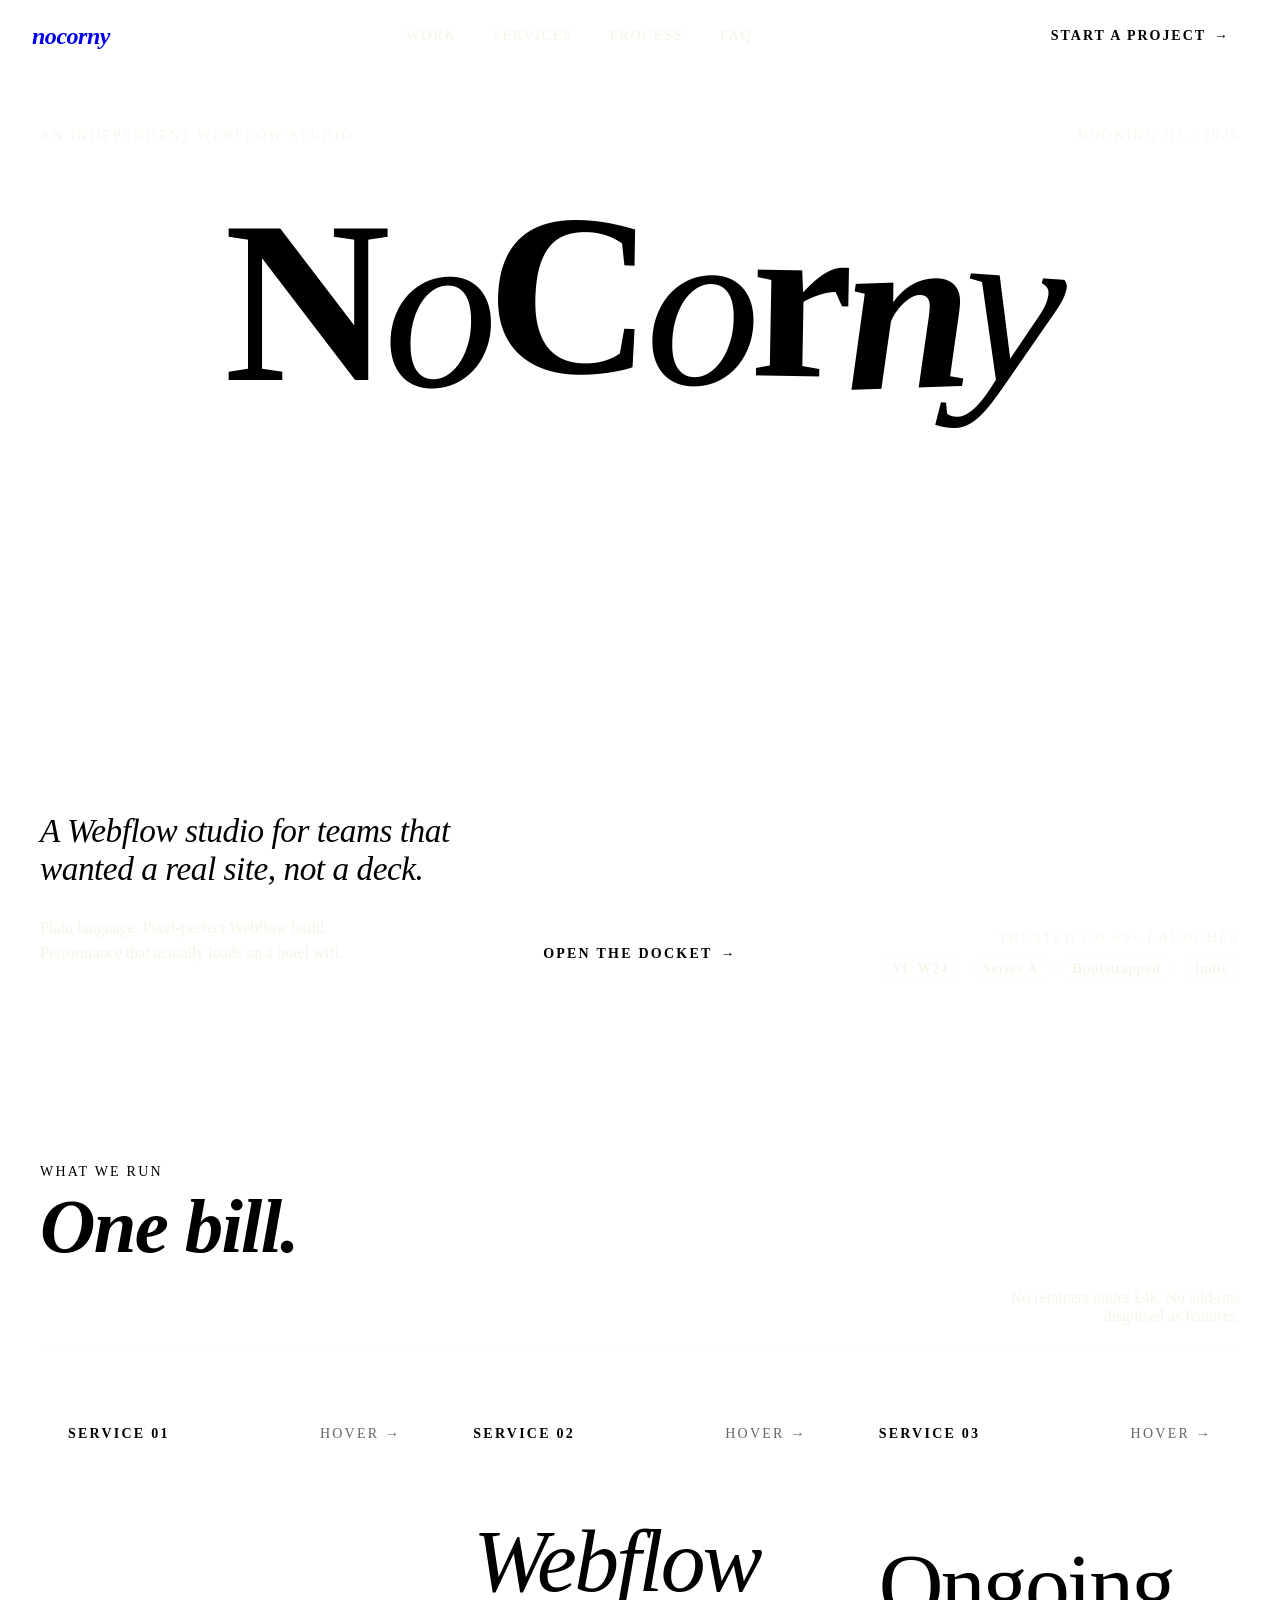
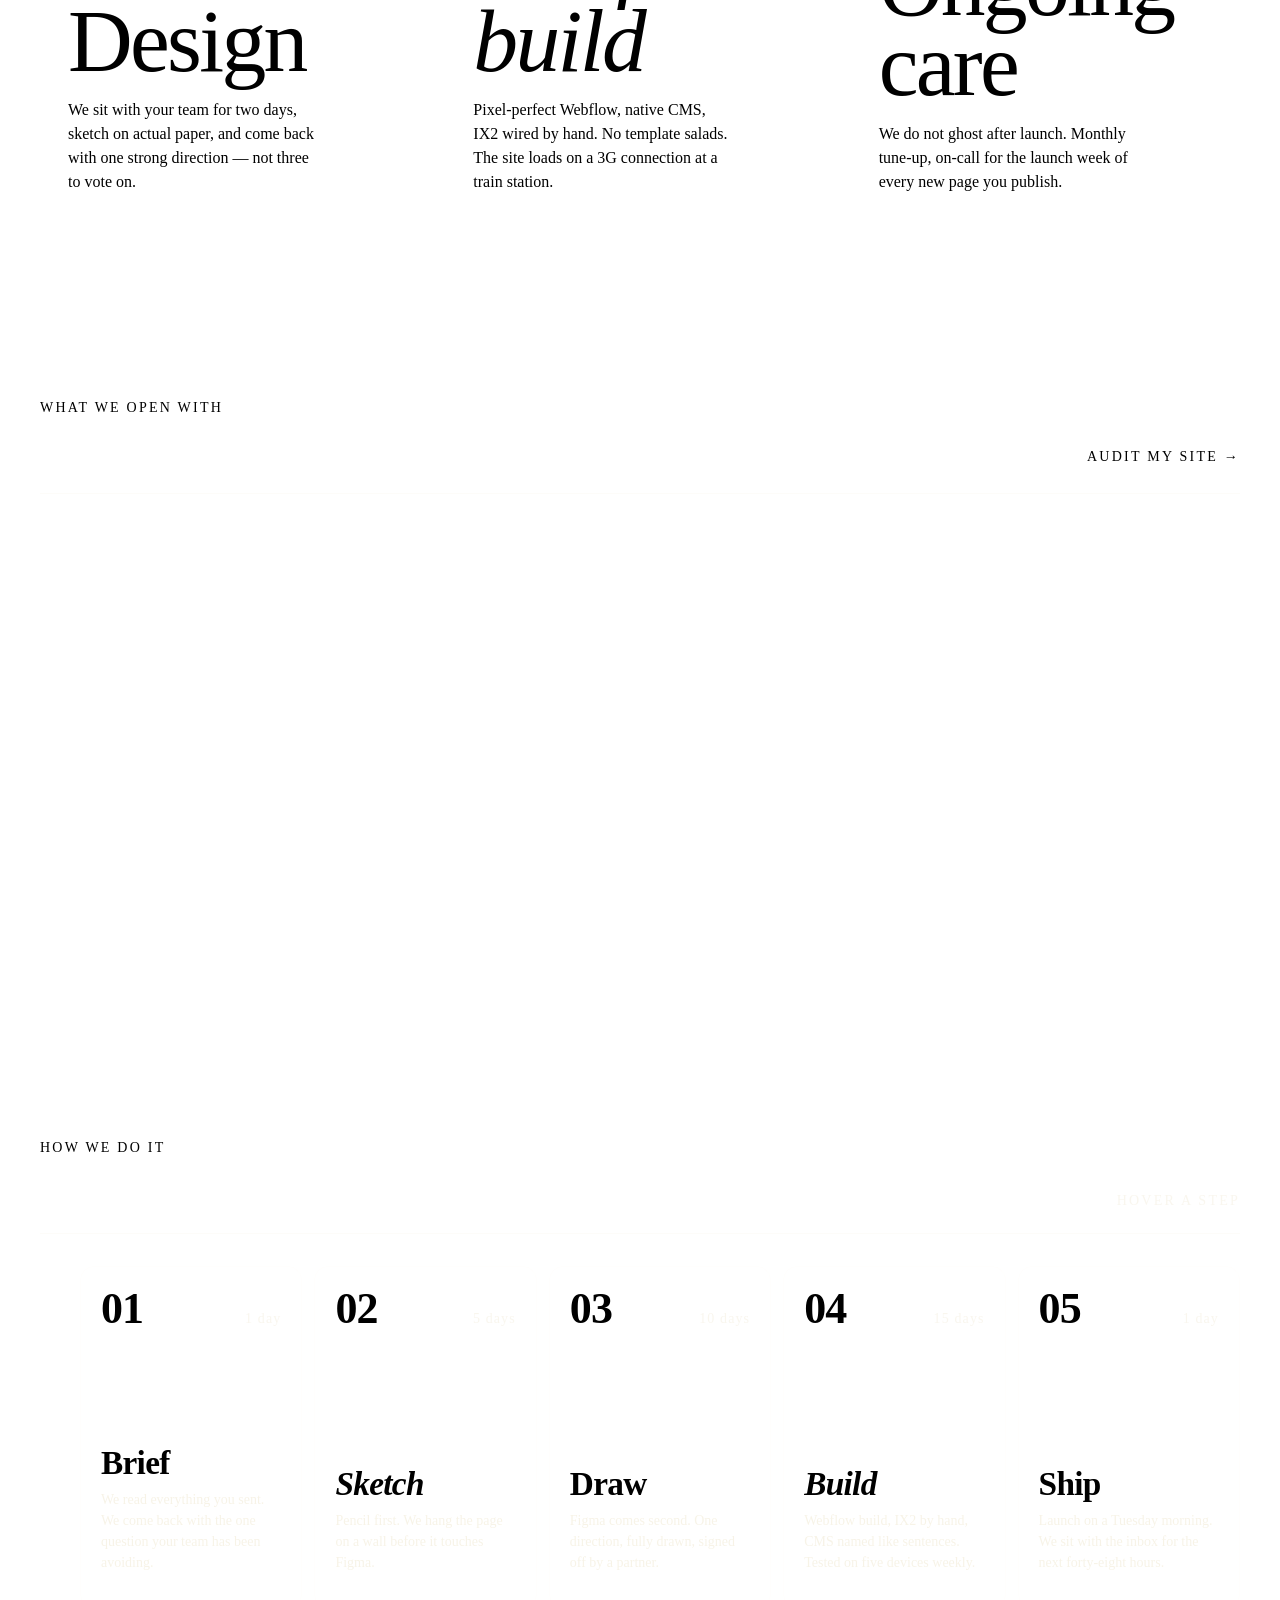
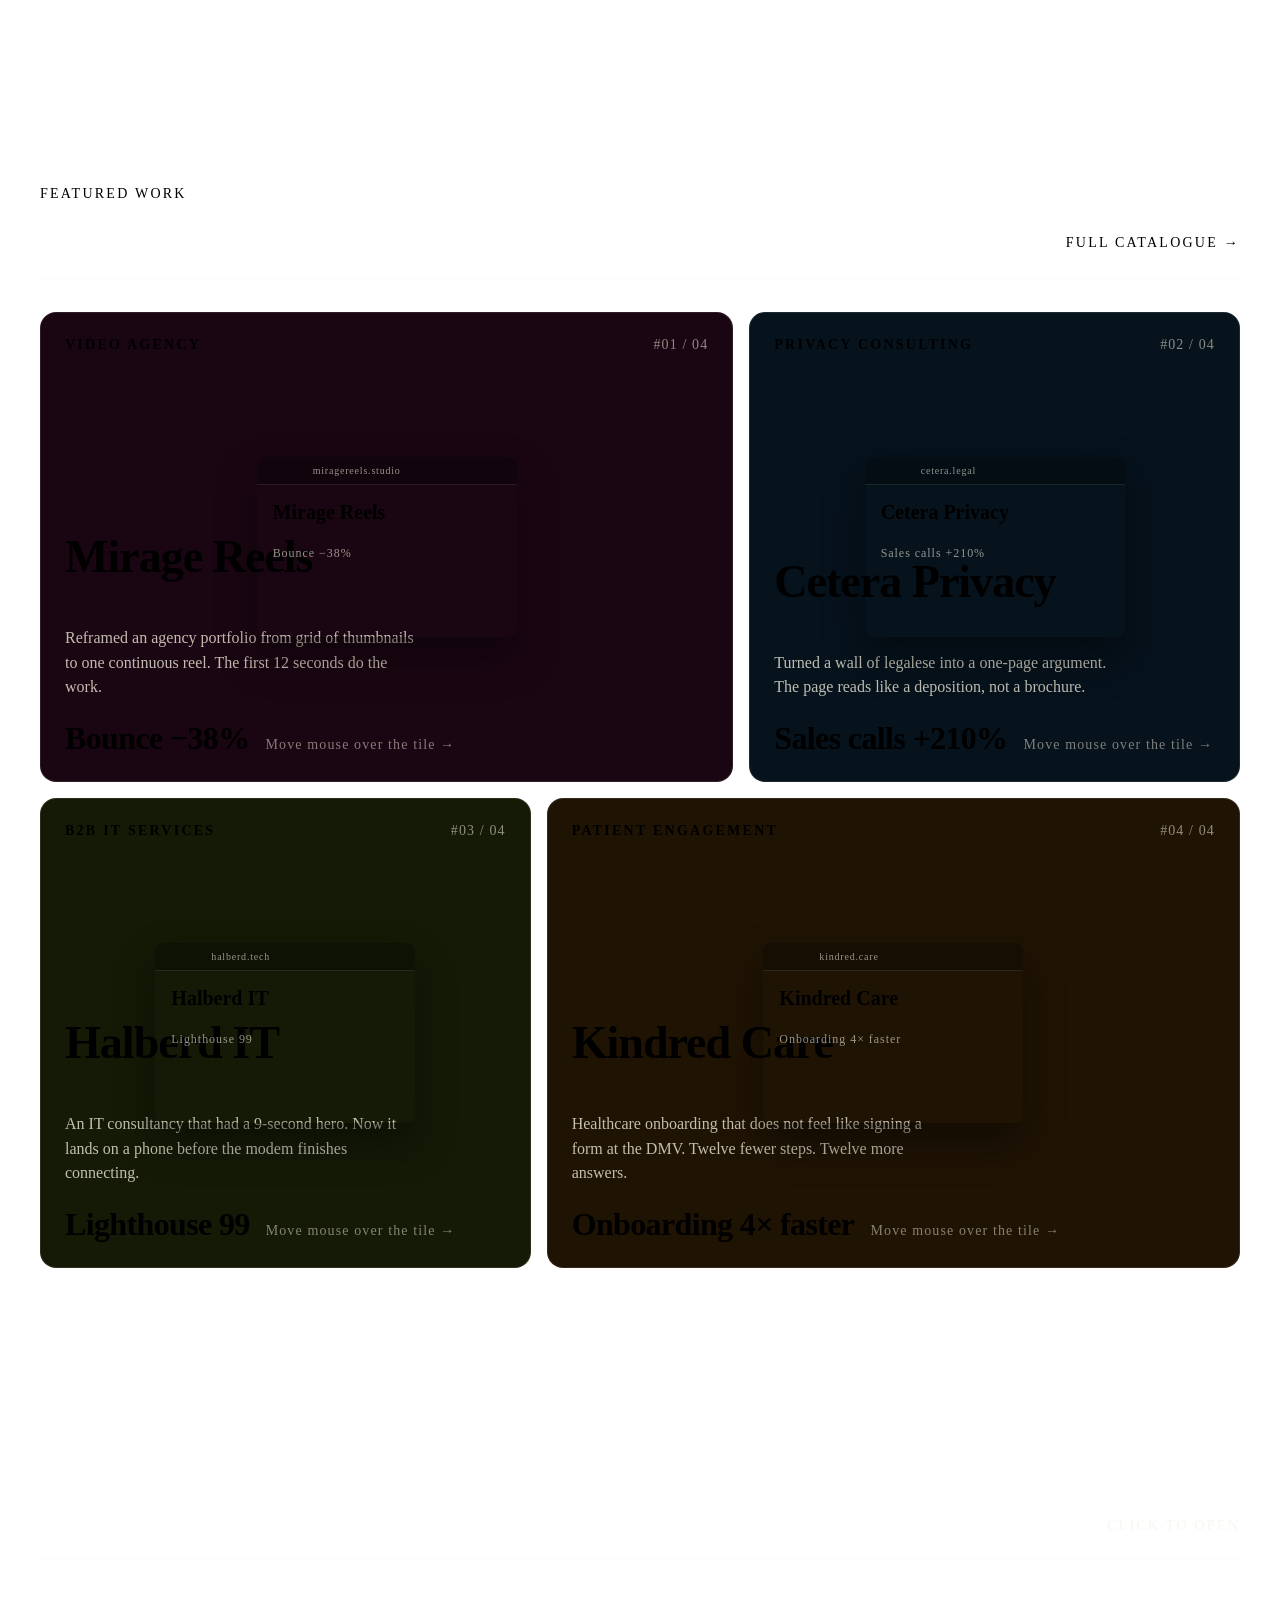
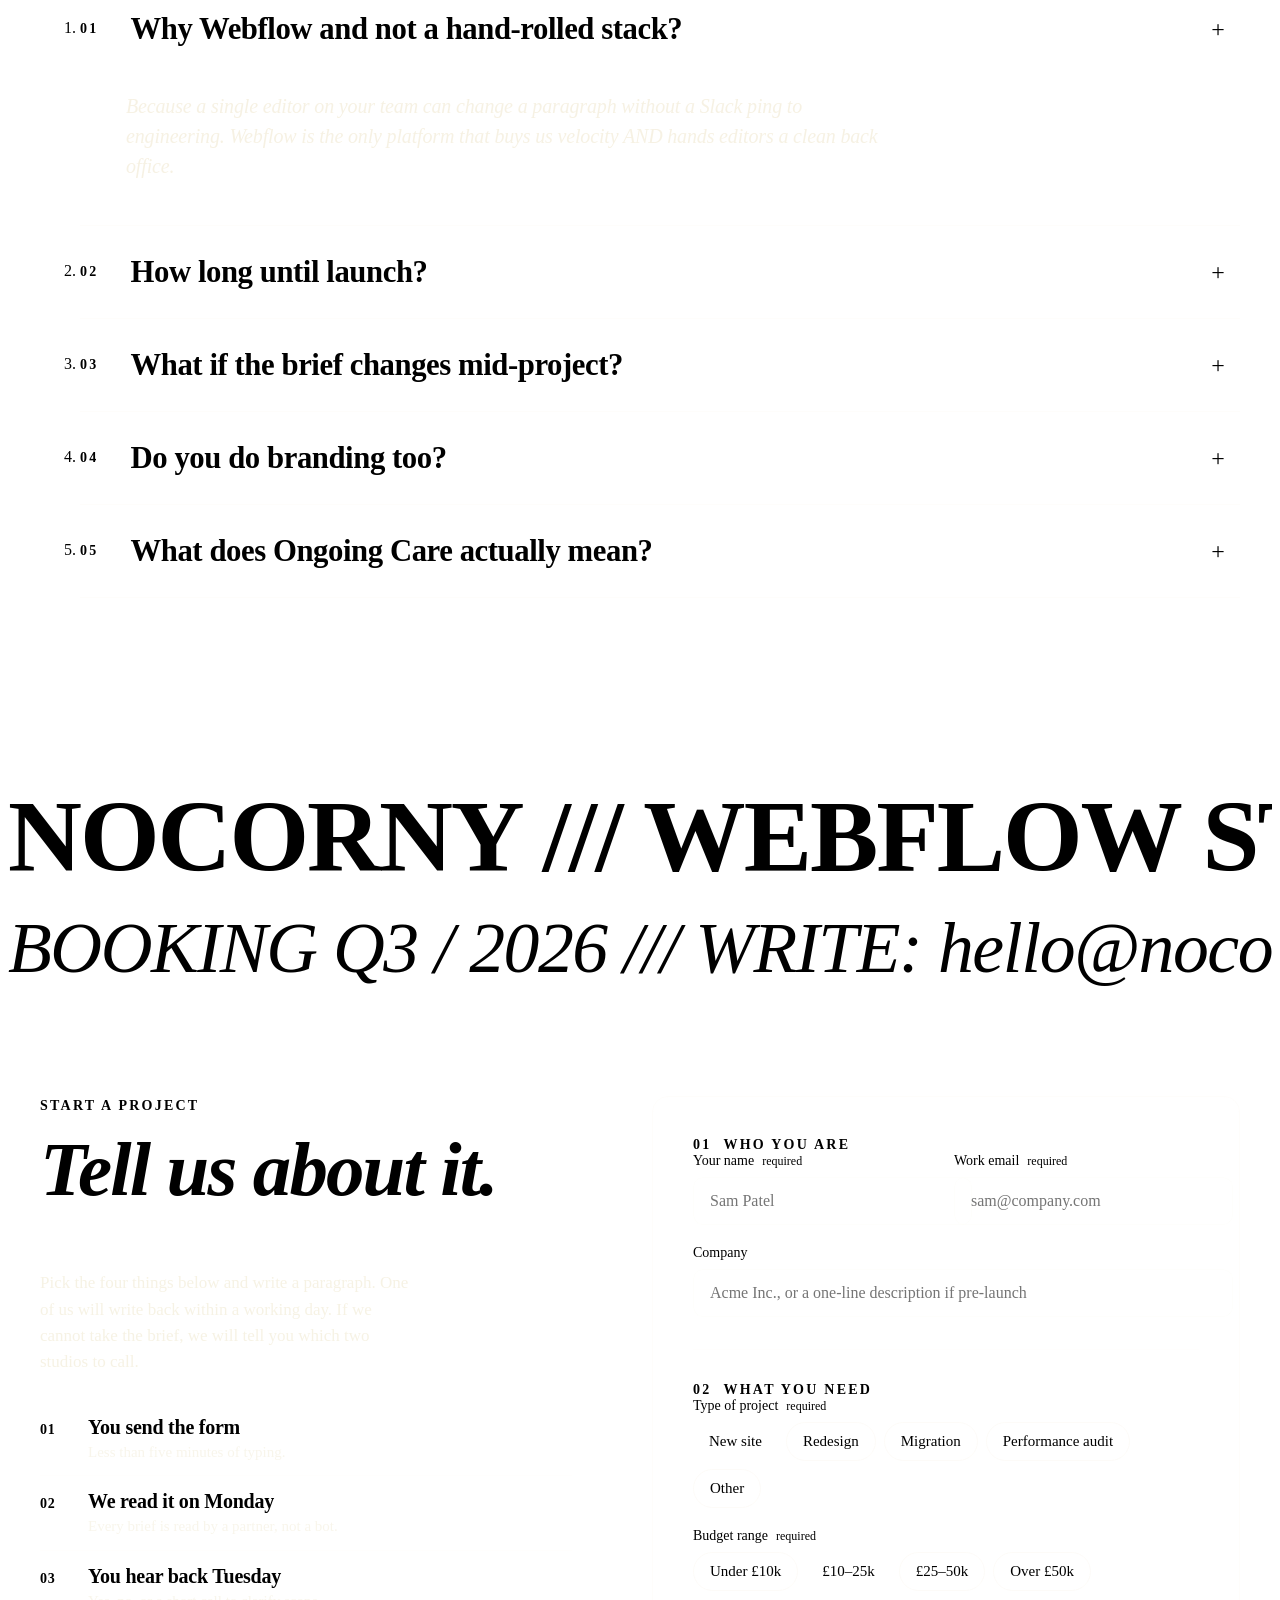
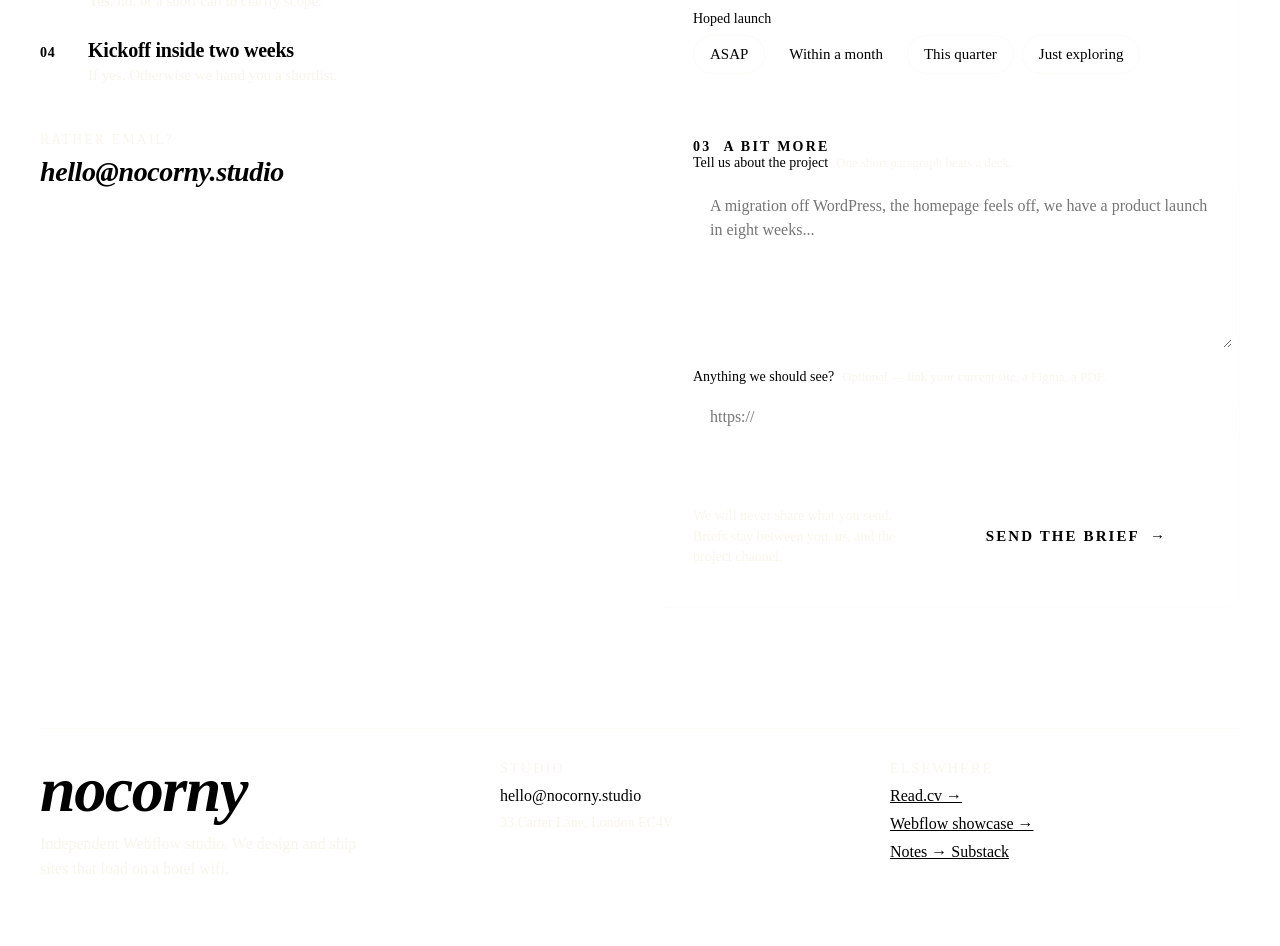
==== commit 637a71c6: "fix(nocorny): flat palette, lenis smooth scroll, single cursor, structured contact form - Remove all" ====
--- a/nocorny/index.html
+++ b/nocorny/index.html
@@ -1 +1 @@
-<!DOCTYPE html><!--7egsx8Ze18tYCQLdrexsF--><html lang="en" class="__variable_31a273 __variable_9ee68e __variable_3baa3c"><head><meta charSet="utf-8"/><meta name="viewport" content="width=device-width, initial-scale=1"/><link rel="preload" href="/landings/nocorny/_next/static/media/558ca1a6aa3cb55e-s.p.woff2" as="font" crossorigin="" type="font/woff2"/><link rel="preload" href="/landings/nocorny/_next/static/media/6ba5f591ae6c56f6-s.p.woff2" as="font" crossorigin="" type="font/woff2"/><link rel="preload" href="/landings/nocorny/_next/static/media/af4bf8399d1aacdf-s.p.woff2" as="font" crossorigin="" type="font/woff2"/><link rel="preload" href="/landings/nocorny/_next/static/media/e4af272ccee01ff0-s.p.woff2" as="font" crossorigin="" type="font/woff2"/><link rel="stylesheet" href="/landings/nocorny/_next/static/css/63f1b4e47f812de2.css" data-precedence="next"/><link rel="preload" as="script" fetchPriority="low" href="/landings/nocorny/_next/static/chunks/webpack-60f62b93d537f47d.js"/><script src="/landings/nocorny/_next/static/chunks/4bd1b696-c023c6e3521b1417.js" async=""></script><script src="/landings/nocorny/_next/static/chunks/255-94621c5de214af81.js" async=""></script><script src="/landings/nocorny/_next/static/chunks/main-app-de8f004b34465316.js" async=""></script><script src="/landings/nocorny/_next/static/chunks/352-12be25b32e7bc988.js" async=""></script><script src="/landings/nocorny/_next/static/chunks/app/page-7c5df80d61a74d45.js" async=""></script><meta name="next-size-adjust" content=""/><title>NoCorny. A Webflow studio without the buzzwords.</title><meta name="description" content="We design and build Webflow sites for startups and B2B teams. Plain language, real performance, ongoing care once it ships."/><script src="/landings/nocorny/_next/static/chunks/polyfills-42372ed130431b0a.js" noModule=""></script></head><body class="grain"><div hidden=""><!--$--><!--/$--></div><main class="nc-gradient relative"><div class="nc-cursor nc-cursor-ghost-2" aria-hidden="true"></div><div class="nc-cursor nc-cursor-ghost-1" aria-hidden="true"></div><div class="nc-cursor" aria-hidden="true"></div><header style="position:fixed;inset:0 0 auto 0;z-index:50;background-color:transparent;backdrop-filter:none;-webkit-backdrop-filter:none;border-bottom:1px solid transparent;transition:background-color 200ms cubic-bezier(0.16,1,0.3,1), border-color 200ms cubic-bezier(0.16,1,0.3,1)"><div style="display:flex;align-items:center;justify-content:space-between;height:72px;padding:0 32px;max-width:1600px;margin:0 auto"><a href="#top" style="display:inline-flex;align-items:baseline;gap:8px;text-decoration:none"><span style="font-family:var(--font-fraunces);font-weight:800;font-style:italic;font-size:24px;color:var(--color-paper);letter-spacing:-0.02em">nocorny</span><span aria-hidden="true" style="width:8px;height:8px;border-radius:50%;background-color:var(--color-lime);animation:nc-pulse 1.8s cubic-bezier(0.16,1,0.3,1) infinite"></span></a><nav aria-label="Primary" style="display:flex;gap:8px"><a href="#work" style="font-family:var(--font-mono);font-size:14px;letter-spacing:0.14em;text-transform:uppercase;color:rgba(244,238,221,0.72);padding:8px 14px;border-radius:999px;text-decoration:none;transition:color 150ms cubic-bezier(0.16,1,0.3,1)">Work</a><a href="#services" style="font-family:var(--font-mono);font-size:14px;letter-spacing:0.14em;text-transform:uppercase;color:rgba(244,238,221,0.72);padding:8px 14px;border-radius:999px;text-decoration:none;transition:color 150ms cubic-bezier(0.16,1,0.3,1)">Services</a><a href="#process" style="font-family:var(--font-mono);font-size:14px;letter-spacing:0.14em;text-transform:uppercase;color:rgba(244,238,221,0.72);padding:8px 14px;border-radius:999px;text-decoration:none;transition:color 150ms cubic-bezier(0.16,1,0.3,1)">Process</a><a href="#faq" style="font-family:var(--font-mono);font-size:14px;letter-spacing:0.14em;text-transform:uppercase;color:rgba(244,238,221,0.72);padding:8px 14px;border-radius:999px;text-decoration:none;transition:color 150ms cubic-bezier(0.16,1,0.3,1)">FAQ</a></nav><a href="#contact" style="display:inline-flex;align-items:center;gap:8px;font-family:var(--font-mono);font-size:14px;letter-spacing:0.14em;text-transform:uppercase;font-weight:700;color:var(--color-ink);background-color:var(--color-lime);padding:10px 18px;border-radius:999px;text-decoration:none">Start a project <span aria-hidden="true">→</span></a></div></header><section id="top" style="position:relative;min-height:100vh;padding-top:120px;overflow:hidden"><div style="display:flex;justify-content:space-between;padding:0 32px;font-family:var(--font-mono);font-size:14px;letter-spacing:0.16em;text-transform:uppercase;color:rgba(244,238,221,0.55)"><span>An independent webflow studio</span><span style="color:var(--color-cyan)">Booking Q3 / 2026</span></div><div style="position:relative;display:flex;align-items:baseline;justify-content:center;padding:60px 0 40px;min-height:calc(100vh - 360px)"><div style="display:flex;align-items:baseline"><span data-hover="1" style="font-family:var(--font-fraunces);font-weight:900;font-style:normal;font-size:clamp(80px, 18vw, 280px);line-height:0.86;color:var(--color-paper);letter-spacing:-0.04em;display:inline-block;cursor:none;opacity:1;transform:none">N</span><span data-hover="1" style="font-family:var(--font-fraunces);font-weight:500;font-style:italic;font-size:clamp(80px, 18vw, 280px);line-height:0.86;color:var(--color-magenta);letter-spacing:-0.04em;display:inline-block;cursor:none;opacity:1;transform:translateY(6px) rotate(-3deg)">o</span><span data-hover="1" style="font-family:var(--font-fraunces);font-weight:700;font-style:normal;font-size:clamp(80px, 18vw, 280px);line-height:0.86;color:var(--color-paper);letter-spacing:-0.04em;display:inline-block;cursor:none;opacity:1;transform:translateY(-8px) rotate(2deg)">C</span><span data-hover="1" style="font-family:var(--font-fraunces);font-weight:400;font-style:italic;font-size:clamp(80px, 18vw, 280px);line-height:0.86;color:var(--color-cyan);letter-spacing:-0.04em;display:inline-block;cursor:none;opacity:1;transform:translateY(4px) rotate(-1deg)">o</span><span data-hover="1" style="font-family:var(--font-fraunces);font-weight:800;font-style:normal;font-size:clamp(80px, 18vw, 280px);line-height:0.86;color:var(--color-paper);letter-spacing:-0.04em;display:inline-block;cursor:none;opacity:1;transform:translateY(-4px) rotate(1deg)">r</span><span data-hover="1" style="font-family:var(--font-fraunces);font-weight:600;font-style:italic;font-size:clamp(80px, 18vw, 280px);line-height:0.86;color:var(--color-lime);letter-spacing:-0.04em;display:inline-block;cursor:none;opacity:1;transform:translateY(8px) rotate(-2deg)">n</span><span data-hover="1" style="font-family:var(--font-fraunces);font-weight:500;font-style:italic;font-size:clamp(80px, 18vw, 280px);line-height:0.86;color:var(--color-marigold);letter-spacing:-0.04em;display:inline-block;cursor:none;opacity:1;transform:translateY(2px) rotate(4deg)">y</span></div><span style="position:absolute;top:14%;left:10%;transform:scale(0.8);padding:4px 12px;border:1px solid var(--color-magenta);color:var(--color-magenta);font-family:var(--font-mono);font-size:14px;letter-spacing:0.16em;text-transform:uppercase;font-weight:600;background-color:rgba(10,5,18,0.55);backdrop-filter:blur(4px);opacity:0">WEBFLOW</span><span style="position:absolute;top:20%;right:8%;transform:scale(0.8);padding:4px 12px;border:1px solid var(--color-cyan);color:var(--color-cyan);font-family:var(--font-mono);font-size:14px;letter-spacing:0.16em;text-transform:uppercase;font-weight:600;background-color:rgba(10,5,18,0.55);backdrop-filter:blur(4px);opacity:0">B2B + STARTUPS</span><span style="position:absolute;bottom:30%;right:12%;transform:scale(0.8);padding:4px 12px;border:1px solid var(--color-lime);color:var(--color-lime);font-family:var(--font-mono);font-size:14px;letter-spacing:0.16em;text-transform:uppercase;font-weight:600;background-color:rgba(10,5,18,0.55);backdrop-filter:blur(4px);opacity:0">NO BUZZWORDS</span><span style="position:absolute;bottom:26%;left:8%;transform:scale(0.8);padding:4px 12px;border:1px solid var(--color-marigold);color:var(--color-marigold);font-family:var(--font-mono);font-size:14px;letter-spacing:0.16em;text-transform:uppercase;font-weight:600;background-color:rgba(10,5,18,0.55);backdrop-filter:blur(4px);opacity:0">SHIP IN 6 WEEKS</span><span aria-hidden="true" style="position:absolute;top:10%;right:6%;width:120px;height:2px;background-color:var(--color-cyan);transform:rotate(34deg)"></span><span aria-hidden="true" style="position:absolute;bottom:16%;left:8%;width:160px;height:1px;background-color:var(--color-magenta);transform:rotate(-12deg)"></span></div><div style="display:grid;grid-template-columns:1fr auto 1fr;align-items:end;gap:32px;padding:0 32px 60px"><div><h1 style="font-family:var(--font-fraunces);font-weight:500;font-style:italic;font-size:clamp(24px, 2.6vw, 36px);line-height:1.16;color:var(--color-paper);letter-spacing:-0.014em;max-width:30ch">A Webflow studio for teams that wanted a real site, not a deck.</h1><p style="font-family:var(--font-inter);font-size:16px;line-height:1.55;color:rgba(244,238,221,0.7);max-width:44ch;margin-top:16px">Plain language. Pixel-perfect Webflow build. Performance that actually loads on a hotel wifi.</p></div><a href="#contact" style="display:inline-flex;align-items:center;gap:8px;background-color:var(--color-lime);color:var(--color-ink);font-family:var(--font-mono);font-size:14px;letter-spacing:0.16em;text-transform:uppercase;font-weight:700;padding:20px 28px;border-radius:999px;text-decoration:none">Open the docket <span aria-hidden="true">→</span></a><div style="text-align:right"><span style="font-family:var(--font-mono);font-size:14px;letter-spacing:0.16em;text-transform:uppercase;color:rgba(244,238,221,0.55);display:block">Trusted on 60+ launches</span><div style="display:flex;gap:12px;justify-content:flex-end;margin-top:10px;flex-wrap:wrap"><span style="font-family:var(--font-mono);font-size:14px;letter-spacing:0.08em;color:rgba(244,238,221,0.85);border:1px solid rgba(244,238,221,0.22);padding:4px 10px;border-radius:999px">YC W24</span><span style="font-family:var(--font-mono);font-size:14px;letter-spacing:0.08em;color:rgba(244,238,221,0.85);border:1px solid rgba(244,238,221,0.22);padding:4px 10px;border-radius:999px">Series A</span><span style="font-family:var(--font-mono);font-size:14px;letter-spacing:0.08em;color:rgba(244,238,221,0.85);border:1px solid rgba(244,238,221,0.22);padding:4px 10px;border-radius:999px">Bootstrapped</span><span style="font-family:var(--font-mono);font-size:14px;letter-spacing:0.08em;color:rgba(244,238,221,0.85);border:1px solid rgba(244,238,221,0.22);padding:4px 10px;border-radius:999px">Indie</span></div></div></div></section><section id="services" style="position:relative;padding:120px 32px 80px"><header style="display:grid;grid-template-columns:1fr auto;gap:40px;align-items:end;padding-bottom:24px;border-bottom:1px solid rgba(244,238,221,0.18)"><div><span style="font-family:var(--font-mono);font-size:14px;letter-spacing:0.16em;text-transform:uppercase;color:var(--color-cyan)">What we run</span><h2 style="margin-top:12px;font-family:var(--font-fraunces);font-weight:800;font-size:clamp(48px, 6vw, 96px);line-height:0.9;color:var(--color-paper);letter-spacing:-0.022em"><span style="font-family:var(--font-mono);font-weight:700;font-size:0.78em;letter-spacing:-0.01em;color:var(--color-paper)"></span> <span style="font-style:italic;color:var(--color-magenta)">One bill.</span></h2></div><span style="font-family:var(--font-inter);font-size:16px;color:rgba(244,238,221,0.7);max-width:32ch;text-align:right">No retainers under £4k. No add-ons disguised as features.</span></header><div style="margin-top:48px;display:grid;grid-template-columns:repeat(3, minmax(0, 1fr));gap:16px"><div data-hover="1" style="position:relative;height:440px;border-radius:16px;perspective:1200px;cursor:none"><div style="position:absolute;inset:0;transform-style:preserve-3d"><div style="position:absolute;inset:0;background-color:var(--color-magenta);color:var(--color-ink);border-radius:16px;padding:28px;display:flex;flex-direction:column;justify-content:space-between;backface-visibility:hidden;overflow:hidden"><div style="display:flex;justify-content:space-between"><span style="font-family:var(--font-mono);font-size:14px;letter-spacing:0.16em;text-transform:uppercase;font-weight:700">Service <!-- -->01</span><span style="font-family:var(--font-mono);font-size:14px;letter-spacing:0.16em;text-transform:uppercase;opacity:0.6">Hover →</span></div><div><span style="display:block;font-family:var(--font-fraunces);font-weight:400;font-style:normal;font-size:clamp(56px, 7vw, 96px);line-height:0.9;letter-spacing:-0.03em;font-variation-settings:&quot;wght&quot; 400;transition:font-variation-settings 80ms linear">Design</span><p style="margin-top:16px;font-family:var(--font-inter);font-size:16px;line-height:1.5;max-width:32ch">We sit with your team for two days, sketch on actual paper, and come back with one strong direction — not three to vote on.</p></div></div><div style="position:absolute;inset:0;background-color:var(--color-ink-2);color:var(--color-paper);border-radius:16px;padding:28px;backface-visibility:hidden;transform:rotateY(180deg);display:flex;flex-direction:column;justify-content:space-between;border:1px solid var(--color-magenta)"><div><span style="font-family:var(--font-mono);font-size:14px;letter-spacing:0.16em;text-transform:uppercase;color:var(--color-magenta);font-weight:700">Deliverables</span><ul style="margin-top:20px;display:flex;flex-direction:column;gap:12px"><li style="font-family:var(--font-fraunces);font-style:italic;font-weight:500;font-size:20px;color:var(--color-paper);padding-bottom:10px;border-bottom:1px solid rgba(244,238,221,0.14);display:flex;align-items:baseline;gap:12px"><span style="color:var(--color-magenta);font-family:var(--font-mono);font-style:normal;font-size:14px;font-weight:700">●</span>Brand audit</li><li style="font-family:var(--font-fraunces);font-style:italic;font-weight:500;font-size:20px;color:var(--color-paper);padding-bottom:10px;border-bottom:1px solid rgba(244,238,221,0.14);display:flex;align-items:baseline;gap:12px"><span style="color:var(--color-magenta);font-family:var(--font-mono);font-style:normal;font-size:14px;font-weight:700">●</span>Two-day design intensive</li><li style="font-family:var(--font-fraunces);font-style:italic;font-weight:500;font-size:20px;color:var(--color-paper);padding-bottom:10px;border-bottom:1px solid rgba(244,238,221,0.14);display:flex;align-items:baseline;gap:12px"><span style="color:var(--color-magenta);font-family:var(--font-mono);font-style:normal;font-size:14px;font-weight:700">●</span>One direction, fully drawn</li><li style="font-family:var(--font-fraunces);font-style:italic;font-weight:500;font-size:20px;color:var(--color-paper);padding-bottom:10px;border-bottom:1px solid rgba(244,238,221,0.14);display:flex;align-items:baseline;gap:12px"><span style="color:var(--color-magenta);font-family:var(--font-mono);font-style:normal;font-size:14px;font-weight:700">●</span>Figma library + design tokens</li></ul></div><a href="#contact" style="align-self:flex-start;background-color:var(--color-magenta);color:var(--color-ink);padding:10px 16px;border-radius:999px;font-family:var(--font-mono);font-size:14px;letter-spacing:0.14em;text-transform:uppercase;font-weight:700;text-decoration:none">Brief us →</a></div></div></div><div data-hover="1" style="position:relative;height:440px;border-radius:16px;perspective:1200px;cursor:none"><div style="position:absolute;inset:0;transform-style:preserve-3d"><div style="position:absolute;inset:0;background-color:var(--color-cyan);color:var(--color-ink);border-radius:16px;padding:28px;display:flex;flex-direction:column;justify-content:space-between;backface-visibility:hidden;overflow:hidden"><div style="display:flex;justify-content:space-between"><span style="font-family:var(--font-mono);font-size:14px;letter-spacing:0.16em;text-transform:uppercase;font-weight:700">Service <!-- -->02</span><span style="font-family:var(--font-mono);font-size:14px;letter-spacing:0.16em;text-transform:uppercase;opacity:0.6">Hover →</span></div><div><span style="display:block;font-family:var(--font-fraunces);font-weight:400;font-style:italic;font-size:clamp(56px, 7vw, 96px);line-height:0.9;letter-spacing:-0.03em;font-variation-settings:&quot;wght&quot; 400;transition:font-variation-settings 80ms linear">Webflow build</span><p style="margin-top:16px;font-family:var(--font-inter);font-size:16px;line-height:1.5;max-width:32ch">Pixel-perfect Webflow, native CMS, IX2 wired by hand. No template salads. The site loads on a 3G connection at a train station.</p></div></div><div style="position:absolute;inset:0;background-color:var(--color-ink-2);color:var(--color-paper);border-radius:16px;padding:28px;backface-visibility:hidden;transform:rotateY(180deg);display:flex;flex-direction:column;justify-content:space-between;border:1px solid var(--color-cyan)"><div><span style="font-family:var(--font-mono);font-size:14px;letter-spacing:0.16em;text-transform:uppercase;color:var(--color-cyan);font-weight:700">Deliverables</span><ul style="margin-top:20px;display:flex;flex-direction:column;gap:12px"><li style="font-family:var(--font-fraunces);font-style:italic;font-weight:500;font-size:20px;color:var(--color-paper);padding-bottom:10px;border-bottom:1px solid rgba(244,238,221,0.14);display:flex;align-items:baseline;gap:12px"><span style="color:var(--color-cyan);font-family:var(--font-mono);font-style:normal;font-size:14px;font-weight:700">●</span>Webflow build with native CMS</li><li style="font-family:var(--font-fraunces);font-style:italic;font-weight:500;font-size:20px;color:var(--color-paper);padding-bottom:10px;border-bottom:1px solid rgba(244,238,221,0.14);display:flex;align-items:baseline;gap:12px"><span style="color:var(--color-cyan);font-family:var(--font-mono);font-style:normal;font-size:14px;font-weight:700">●</span>Animation library (IX2)</li><li style="font-family:var(--font-fraunces);font-style:italic;font-weight:500;font-size:20px;color:var(--color-paper);padding-bottom:10px;border-bottom:1px solid rgba(244,238,221,0.14);display:flex;align-items:baseline;gap:12px"><span style="color:var(--color-cyan);font-family:var(--font-mono);font-style:normal;font-size:14px;font-weight:700">●</span>Accessibility pass</li><li style="font-family:var(--font-fraunces);font-style:italic;font-weight:500;font-size:20px;color:var(--color-paper);padding-bottom:10px;border-bottom:1px solid rgba(244,238,221,0.14);display:flex;align-items:baseline;gap:12px"><span style="color:var(--color-cyan);font-family:var(--font-mono);font-style:normal;font-size:14px;font-weight:700">●</span>Train-station performance budget</li></ul></div><a href="#contact" style="align-self:flex-start;background-color:var(--color-cyan);color:var(--color-ink);padding:10px 16px;border-radius:999px;font-family:var(--font-mono);font-size:14px;letter-spacing:0.14em;text-transform:uppercase;font-weight:700;text-decoration:none">Brief us →</a></div></div></div><div data-hover="1" style="position:relative;height:440px;border-radius:16px;perspective:1200px;cursor:none"><div style="position:absolute;inset:0;transform-style:preserve-3d"><div style="position:absolute;inset:0;background-color:var(--color-lime);color:var(--color-ink);border-radius:16px;padding:28px;display:flex;flex-direction:column;justify-content:space-between;backface-visibility:hidden;overflow:hidden"><div style="display:flex;justify-content:space-between"><span style="font-family:var(--font-mono);font-size:14px;letter-spacing:0.16em;text-transform:uppercase;font-weight:700">Service <!-- -->03</span><span style="font-family:var(--font-mono);font-size:14px;letter-spacing:0.16em;text-transform:uppercase;opacity:0.6">Hover →</span></div><div><span style="display:block;font-family:var(--font-fraunces);font-weight:400;font-style:normal;font-size:clamp(56px, 7vw, 96px);line-height:0.9;letter-spacing:-0.03em;font-variation-settings:&quot;wght&quot; 400;transition:font-variation-settings 80ms linear">Ongoing care</span><p style="margin-top:16px;font-family:var(--font-inter);font-size:16px;line-height:1.5;max-width:32ch">We do not ghost after launch. Monthly tune-up, on-call for the launch week of every new page you publish.</p></div></div><div style="position:absolute;inset:0;background-color:var(--color-ink-2);color:var(--color-paper);border-radius:16px;padding:28px;backface-visibility:hidden;transform:rotateY(180deg);display:flex;flex-direction:column;justify-content:space-between;border:1px solid var(--color-lime)"><div><span style="font-family:var(--font-mono);font-size:14px;letter-spacing:0.16em;text-transform:uppercase;color:var(--color-lime);font-weight:700">Deliverables</span><ul style="margin-top:20px;display:flex;flex-direction:column;gap:12px"><li style="font-family:var(--font-fraunces);font-style:italic;font-weight:500;font-size:20px;color:var(--color-paper);padding-bottom:10px;border-bottom:1px solid rgba(244,238,221,0.14);display:flex;align-items:baseline;gap:12px"><span style="color:var(--color-lime);font-family:var(--font-mono);font-style:normal;font-size:14px;font-weight:700">●</span>Monthly performance tune-up</li><li style="font-family:var(--font-fraunces);font-style:italic;font-weight:500;font-size:20px;color:var(--color-paper);padding-bottom:10px;border-bottom:1px solid rgba(244,238,221,0.14);display:flex;align-items:baseline;gap:12px"><span style="color:var(--color-lime);font-family:var(--font-mono);font-style:normal;font-size:14px;font-weight:700">●</span>On-call for launches</li><li style="font-family:var(--font-fraunces);font-style:italic;font-weight:500;font-size:20px;color:var(--color-paper);padding-bottom:10px;border-bottom:1px solid rgba(244,238,221,0.14);display:flex;align-items:baseline;gap:12px"><span style="color:var(--color-lime);font-family:var(--font-mono);font-style:normal;font-size:14px;font-weight:700">●</span>CMS training for your team</li><li style="font-family:var(--font-fraunces);font-style:italic;font-weight:500;font-size:20px;color:var(--color-paper);padding-bottom:10px;border-bottom:1px solid rgba(244,238,221,0.14);display:flex;align-items:baseline;gap:12px"><span style="color:var(--color-lime);font-family:var(--font-mono);font-style:normal;font-size:14px;font-weight:700">●</span>First-class email response</li></ul></div><a href="#contact" style="align-self:flex-start;background-color:var(--color-lime);color:var(--color-ink);padding:10px 16px;border-radius:999px;font-family:var(--font-mono);font-size:14px;letter-spacing:0.14em;text-transform:uppercase;font-weight:700;text-decoration:none">Brief us →</a></div></div></div></div></section><section style="position:relative;padding:80px 32px"><header style="display:grid;grid-template-columns:1fr auto;gap:40px;align-items:end;padding-bottom:24px;border-bottom:1px solid rgba(244,238,221,0.18)"><div><span style="font-family:var(--font-mono);font-size:14px;letter-spacing:0.16em;text-transform:uppercase;color:var(--color-cyan)">What we open with</span><h2 style="margin-top:12px;font-family:var(--font-fraunces);font-weight:800;font-size:clamp(40px, 5vw, 80px);line-height:0.96;color:var(--color-paper);letter-spacing:-0.022em;max-width:22ch"></h2></div><a href="#contact" style="font-family:var(--font-mono);font-size:14px;letter-spacing:0.16em;text-transform:uppercase;color:var(--color-paper);border-bottom:1px solid var(--color-lime);padding-bottom:4px;text-decoration:none;white-space:nowrap">Audit my site →</a></header><div style="margin-top:32px;display:grid;grid-template-columns:repeat(12, minmax(0, 1fr));gap:12px;grid-auto-rows:minmax(220px, auto)"><article data-hover="1" style="grid-column:span 5;grid-row:span 1;position:relative;background-color:var(--color-ink-2);border-radius:14px;padding:24px;overflow:hidden;border:1px solid rgba(244,238,221,0.08);cursor:none;opacity:0;transform:translateY(20px) rotate(-1.5deg)"><div style="display:flex;justify-content:space-between;align-items:baseline"><span style="font-family:var(--font-mono);font-size:14px;letter-spacing:0.16em;text-transform:uppercase;color:var(--color-magenta);font-weight:700">Performance</span><span style="font-family:var(--font-mono);font-size:14px;color:rgba(244,238,221,0.4);letter-spacing:0.08em">0<!-- -->1<!-- --> / 05</span></div><div style="position:relative;margin-top:24px;min-height:120px"><p style="position:absolute;inset:0;font-family:var(--font-fraunces);font-style:italic;font-weight:500;font-size:clamp(20px, 1.8vw, 26px);line-height:1.32;color:rgba(244,238,221,0.78);letter-spacing:-0.012em;display:flex;align-items:center"><span aria-hidden="true" style="margin-right:10px;color:var(--color-magenta);font-style:normal;font-family:var(--font-mono);font-size:14px;font-weight:700">BEFORE</span>Hero takes 4.2 s to paint. Bounce rate quietly creeps up.</p><p style="position:absolute;inset:0;font-family:var(--font-fraunces);font-weight:600;font-size:clamp(20px, 1.8vw, 26px);line-height:1.32;color:var(--color-magenta);letter-spacing:-0.012em;display:flex;align-items:center"><span aria-hidden="true" style="margin-right:10px;color:var(--color-paper);font-family:var(--font-mono);font-size:14px;font-weight:700">AFTER</span>Sub-second LCP. Lighthouse 98+. Verified on a phone, not a Mac.</p></div><div aria-hidden="true" style="position:absolute;left:24px;right:24px;bottom:20px;height:2px;background-color:var(--color-magenta);transform-origin:left center"></div></article><article data-hover="1" style="grid-column:span 7;grid-row:span 1;position:relative;background-color:var(--color-ink-2);border-radius:14px;padding:24px;overflow:hidden;border:1px solid rgba(244,238,221,0.08);cursor:none;opacity:0;transform:translateY(20px) rotate(1.5deg)"><div style="display:flex;justify-content:space-between;align-items:baseline"><span style="font-family:var(--font-mono);font-size:14px;letter-spacing:0.16em;text-transform:uppercase;color:var(--color-cyan);font-weight:700">Devices</span><span style="font-family:var(--font-mono);font-size:14px;color:rgba(244,238,221,0.4);letter-spacing:0.08em">0<!-- -->2<!-- --> / 05</span></div><div style="position:relative;margin-top:24px;min-height:120px"><p style="position:absolute;inset:0;font-family:var(--font-fraunces);font-style:italic;font-weight:500;font-size:clamp(20px, 1.8vw, 26px);line-height:1.32;color:rgba(244,238,221,0.78);letter-spacing:-0.012em;display:flex;align-items:center"><span aria-hidden="true" style="margin-right:10px;color:var(--color-cyan);font-style:normal;font-family:var(--font-mono);font-size:14px;font-weight:700">BEFORE</span>Site holds on a MacBook, falls apart on a hotel TV browser.</p><p style="position:absolute;inset:0;font-family:var(--font-fraunces);font-weight:600;font-size:clamp(20px, 1.8vw, 26px);line-height:1.32;color:var(--color-cyan);letter-spacing:-0.012em;display:flex;align-items:center"><span aria-hidden="true" style="margin-right:10px;color:var(--color-paper);font-family:var(--font-mono);font-size:14px;font-weight:700">AFTER</span>Tested on five real devices weekly. Includes the iPad nobody updated.</p></div><div aria-hidden="true" style="position:absolute;left:24px;right:24px;bottom:20px;height:2px;background-color:var(--color-cyan);transform-origin:left center"></div></article><article data-hover="1" style="grid-column:span 4;grid-row:span 1;position:relative;background-color:var(--color-ink-2);border-radius:14px;padding:24px;overflow:hidden;border:1px solid rgba(244,238,221,0.08);cursor:none;opacity:0;transform:translateY(20px) rotate(-1.5deg)"><div style="display:flex;justify-content:space-between;align-items:baseline"><span style="font-family:var(--font-mono);font-size:14px;letter-spacing:0.16em;text-transform:uppercase;color:var(--color-lime);font-weight:700">CMS</span><span style="font-family:var(--font-mono);font-size:14px;color:rgba(244,238,221,0.4);letter-spacing:0.08em">0<!-- -->3<!-- --> / 05</span></div><div style="position:relative;margin-top:24px;min-height:120px"><p style="position:absolute;inset:0;font-family:var(--font-fraunces);font-style:italic;font-weight:500;font-size:clamp(20px, 1.8vw, 26px);line-height:1.32;color:rgba(244,238,221,0.78);letter-spacing:-0.012em;display:flex;align-items:center"><span aria-hidden="true" style="margin-right:10px;color:var(--color-lime);font-style:normal;font-family:var(--font-mono);font-size:14px;font-weight:700">BEFORE</span>Editors are scared to update copy. They Slack you the changes.</p><p style="position:absolute;inset:0;font-family:var(--font-fraunces);font-weight:600;font-size:clamp(20px, 1.8vw, 26px);line-height:1.32;color:var(--color-lime);letter-spacing:-0.012em;display:flex;align-items:center"><span aria-hidden="true" style="margin-right:10px;color:var(--color-paper);font-family:var(--font-mono);font-size:14px;font-weight:700">AFTER</span>Fields named like sentences. Editors ship without opening Webflow chat.</p></div><div aria-hidden="true" style="position:absolute;left:24px;right:24px;bottom:20px;height:2px;background-color:var(--color-lime);transform-origin:left center"></div></article><article data-hover="1" style="grid-column:span 5;grid-row:span 1;position:relative;background-color:var(--color-ink-2);border-radius:14px;padding:24px;overflow:hidden;border:1px solid rgba(244,238,221,0.08);cursor:none;opacity:0;transform:translateY(20px) rotate(1.5deg)"><div style="display:flex;justify-content:space-between;align-items:baseline"><span style="font-family:var(--font-mono);font-size:14px;letter-spacing:0.16em;text-transform:uppercase;color:var(--color-marigold);font-weight:700">Modular</span><span style="font-family:var(--font-mono);font-size:14px;color:rgba(244,238,221,0.4);letter-spacing:0.08em">0<!-- -->4<!-- --> / 05</span></div><div style="position:relative;margin-top:24px;min-height:120px"><p style="position:absolute;inset:0;font-family:var(--font-fraunces);font-style:italic;font-weight:500;font-size:clamp(20px, 1.8vw, 26px);line-height:1.32;color:rgba(244,238,221,0.78);letter-spacing:-0.012em;display:flex;align-items:center"><span aria-hidden="true" style="margin-right:10px;color:var(--color-marigold);font-style:normal;font-family:var(--font-mono);font-size:14px;font-weight:700">BEFORE</span>Every new page is a one-off. Three months in, the site contradicts itself.</p><p style="position:absolute;inset:0;font-family:var(--font-fraunces);font-weight:600;font-size:clamp(20px, 1.8vw, 26px);line-height:1.32;color:var(--color-marigold);letter-spacing:-0.012em;display:flex;align-items:center"><span aria-hidden="true" style="margin-right:10px;color:var(--color-paper);font-family:var(--font-mono);font-size:14px;font-weight:700">AFTER</span>Twelve blocks. Three layouts. Anything new is composed, not invented.</p></div><div aria-hidden="true" style="position:absolute;left:24px;right:24px;bottom:20px;height:2px;background-color:var(--color-marigold);transform-origin:left center"></div></article><article data-hover="1" style="grid-column:span 3;grid-row:span 1;position:relative;background-color:var(--color-ink-2);border-radius:14px;padding:24px;overflow:hidden;border:1px solid rgba(244,238,221,0.08);cursor:none;opacity:0;transform:translateY(20px) rotate(-1.5deg)"><div style="display:flex;justify-content:space-between;align-items:baseline"><span style="font-family:var(--font-mono);font-size:14px;letter-spacing:0.16em;text-transform:uppercase;color:var(--color-violet);font-weight:700">SEO</span><span style="font-family:var(--font-mono);font-size:14px;color:rgba(244,238,221,0.4);letter-spacing:0.08em">0<!-- -->5<!-- --> / 05</span></div><div style="position:relative;margin-top:24px;min-height:120px"><p style="position:absolute;inset:0;font-family:var(--font-fraunces);font-style:italic;font-weight:500;font-size:clamp(20px, 1.8vw, 26px);line-height:1.32;color:rgba(244,238,221,0.78);letter-spacing:-0.012em;display:flex;align-items:center"><span aria-hidden="true" style="margin-right:10px;color:var(--color-violet);font-style:normal;font-family:var(--font-mono);font-size:14px;font-weight:700">BEFORE</span>Pretty site, ranks for nothing. Schema is a guess.</p><p style="position:absolute;inset:0;font-family:var(--font-fraunces);font-weight:600;font-size:clamp(20px, 1.8vw, 26px);line-height:1.32;color:var(--color-violet);letter-spacing:-0.012em;display:flex;align-items:center"><span aria-hidden="true" style="margin-right:10px;color:var(--color-paper);font-family:var(--font-mono);font-size:14px;font-weight:700">AFTER</span>Schema audited. Pages structured for the prompts your buyers actually type.</p></div><div aria-hidden="true" style="position:absolute;left:24px;right:24px;bottom:20px;height:2px;background-color:var(--color-violet);transform-origin:left center"></div></article></div></section><section id="process" style="position:relative;padding:80px 32px"><header style="display:grid;grid-template-columns:1fr auto;gap:40px;align-items:end;padding-bottom:24px;border-bottom:1px solid rgba(244,238,221,0.18)"><div><span style="font-family:var(--font-mono);font-size:14px;letter-spacing:0.16em;text-transform:uppercase;color:var(--color-marigold)">How we do it</span><h2 style="margin-top:12px;font-family:var(--font-fraunces);font-weight:800;font-style:italic;font-size:clamp(40px, 5vw, 80px);line-height:0.96;color:var(--color-paper);letter-spacing:-0.022em;max-width:20ch"></h2></div><span style="font-family:var(--font-mono);font-size:14px;letter-spacing:0.16em;text-transform:uppercase;color:rgba(244,238,221,0.5);text-align:right">Hover a step</span></header><ol style="margin-top:32px;display:grid;grid-template-columns:repeat(5, minmax(0, 1fr));gap:12px;position:relative"><div aria-hidden="true" style="position:absolute;left:12%;right:12%;top:44px;height:1px;background-image:repeating-linear-gradient(to right, var(--color-lime) 0 8px, transparent 8px 16px);transform-origin:left center;z-index:0;transform:scaleX(0)"></div><li data-hover="1" style="position:relative;background-color:var(--color-ink-2);color:var(--color-paper);border-radius:14px;padding:20px;z-index:1;transform-style:preserve-3d;transition:background-color 240ms cubic-bezier(0.16,1,0.3,1), color 240ms cubic-bezier(0.16,1,0.3,1);cursor:none;border:1px solid rgba(244,238,221,0.08);min-height:300px;display:flex;flex-direction:column;justify-content:space-between;transform:none"><div style="display:flex;justify-content:space-between;align-items:baseline"><span style="font-family:var(--font-fraunces);font-weight:800;font-size:44px;line-height:1;letter-spacing:-0.02em;color:var(--color-magenta)">01</span><span style="font-family:var(--font-mono);font-size:14px;letter-spacing:0.08em;color:rgba(244,238,221,0.5)">1 day</span></div><div><span style="display:block;font-family:var(--font-fraunces);font-weight:700;font-style:normal;font-size:clamp(28px, 2.6vw, 40px);line-height:0.96;letter-spacing:-0.02em">Brief</span><p style="margin-top:10px;font-family:var(--font-inter);font-size:14px;line-height:1.5;color:rgba(244,238,221,0.7)">We read everything you sent. We come back with the one question your team has been avoiding.</p></div></li><li data-hover="1" style="position:relative;background-color:var(--color-ink-2);color:var(--color-paper);border-radius:14px;padding:20px;z-index:1;transform-style:preserve-3d;transition:background-color 240ms cubic-bezier(0.16,1,0.3,1), color 240ms cubic-bezier(0.16,1,0.3,1);cursor:none;border:1px solid rgba(244,238,221,0.08);min-height:300px;display:flex;flex-direction:column;justify-content:space-between;transform:none"><div style="display:flex;justify-content:space-between;align-items:baseline"><span style="font-family:var(--font-fraunces);font-weight:800;font-size:44px;line-height:1;letter-spacing:-0.02em;color:var(--color-cyan)">02</span><span style="font-family:var(--font-mono);font-size:14px;letter-spacing:0.08em;color:rgba(244,238,221,0.5)">5 days</span></div><div><span style="display:block;font-family:var(--font-fraunces);font-weight:700;font-style:italic;font-size:clamp(28px, 2.6vw, 40px);line-height:0.96;letter-spacing:-0.02em">Sketch</span><p style="margin-top:10px;font-family:var(--font-inter);font-size:14px;line-height:1.5;color:rgba(244,238,221,0.7)">Pencil first. We hang the page on a wall before it touches Figma.</p></div></li><li data-hover="1" style="position:relative;background-color:var(--color-ink-2);color:var(--color-paper);border-radius:14px;padding:20px;z-index:1;transform-style:preserve-3d;transition:background-color 240ms cubic-bezier(0.16,1,0.3,1), color 240ms cubic-bezier(0.16,1,0.3,1);cursor:none;border:1px solid rgba(244,238,221,0.08);min-height:300px;display:flex;flex-direction:column;justify-content:space-between;transform:none"><div style="display:flex;justify-content:space-between;align-items:baseline"><span style="font-family:var(--font-fraunces);font-weight:800;font-size:44px;line-height:1;letter-spacing:-0.02em;color:var(--color-lime)">03</span><span style="font-family:var(--font-mono);font-size:14px;letter-spacing:0.08em;color:rgba(244,238,221,0.5)">10 days</span></div><div><span style="display:block;font-family:var(--font-fraunces);font-weight:700;font-style:normal;font-size:clamp(28px, 2.6vw, 40px);line-height:0.96;letter-spacing:-0.02em">Draw</span><p style="margin-top:10px;font-family:var(--font-inter);font-size:14px;line-height:1.5;color:rgba(244,238,221,0.7)">Figma comes second. One direction, fully drawn, signed off by a partner.</p></div></li><li data-hover="1" style="position:relative;background-color:var(--color-ink-2);color:var(--color-paper);border-radius:14px;padding:20px;z-index:1;transform-style:preserve-3d;transition:background-color 240ms cubic-bezier(0.16,1,0.3,1), color 240ms cubic-bezier(0.16,1,0.3,1);cursor:none;border:1px solid rgba(244,238,221,0.08);min-height:300px;display:flex;flex-direction:column;justify-content:space-between;transform:none"><div style="display:flex;justify-content:space-between;align-items:baseline"><span style="font-family:var(--font-fraunces);font-weight:800;font-size:44px;line-height:1;letter-spacing:-0.02em;color:var(--color-marigold)">04</span><span style="font-family:var(--font-mono);font-size:14px;letter-spacing:0.08em;color:rgba(244,238,221,0.5)">15 days</span></div><div><span style="display:block;font-family:var(--font-fraunces);font-weight:700;font-style:italic;font-size:clamp(28px, 2.6vw, 40px);line-height:0.96;letter-spacing:-0.02em">Build</span><p style="margin-top:10px;font-family:var(--font-inter);font-size:14px;line-height:1.5;color:rgba(244,238,221,0.7)">Webflow build, IX2 by hand, CMS named like sentences. Tested on five devices weekly.</p></div></li><li data-hover="1" style="position:relative;background-color:var(--color-ink-2);color:var(--color-paper);border-radius:14px;padding:20px;z-index:1;transform-style:preserve-3d;transition:background-color 240ms cubic-bezier(0.16,1,0.3,1), color 240ms cubic-bezier(0.16,1,0.3,1);cursor:none;border:1px solid rgba(244,238,221,0.08);min-height:300px;display:flex;flex-direction:column;justify-content:space-between;transform:none"><div style="display:flex;justify-content:space-between;align-items:baseline"><span style="font-family:var(--font-fraunces);font-weight:800;font-size:44px;line-height:1;letter-spacing:-0.02em;color:var(--color-violet)">05</span><span style="font-family:var(--font-mono);font-size:14px;letter-spacing:0.08em;color:rgba(244,238,221,0.5)">1 day</span></div><div><span style="display:block;font-family:var(--font-fraunces);font-weight:700;font-style:normal;font-size:clamp(28px, 2.6vw, 40px);line-height:0.96;letter-spacing:-0.02em">Ship</span><p style="margin-top:10px;font-family:var(--font-inter);font-size:14px;line-height:1.5;color:rgba(244,238,221,0.7)">Launch on a Tuesday morning. We sit with the inbox for the next forty-eight hours.</p></div></li></ol></section><section id="work" style="position:relative;padding:80px 32px"><header style="display:grid;grid-template-columns:1fr auto;gap:40px;align-items:end;padding-bottom:24px;border-bottom:1px solid rgba(244,238,221,0.18)"><div><span style="font-family:var(--font-mono);font-size:14px;letter-spacing:0.16em;text-transform:uppercase;color:var(--color-magenta)">Featured work</span><h2 style="margin-top:12px;font-family:var(--font-fraunces);font-weight:800;font-size:clamp(40px, 5vw, 80px);line-height:0.96;color:var(--color-paper);letter-spacing:-0.022em;max-width:22ch"></h2></div><a href="#contact" style="font-family:var(--font-mono);font-size:14px;letter-spacing:0.16em;text-transform:uppercase;color:var(--color-paper);border-bottom:1px solid var(--color-cyan);padding-bottom:4px;text-decoration:none;white-space:nowrap">Full catalogue →</a></header><div style="margin-top:32px;display:grid;grid-template-columns:repeat(12, minmax(0, 1fr));gap:16px"><article data-hover="1" style="grid-column:span 7;position:relative;border-radius:16px;overflow:hidden;background:linear-gradient(180deg, #2A0A1E 0%, #7A1E3A 100%);min-height:420px;padding:24px;display:flex;flex-direction:column;justify-content:space-between;cursor:none;border:1px solid rgba(244,238,221,0.10);opacity:1;transform:none"><div style="display:flex;justify-content:space-between;align-items:baseline"><span style="font-family:var(--font-mono);font-size:14px;letter-spacing:0.16em;text-transform:uppercase;color:var(--color-magenta);font-weight:700">Video agency</span><span style="font-family:var(--font-mono);font-size:14px;letter-spacing:0.08em;color:rgba(244,238,221,0.55)">#<!-- -->01<!-- --> / 04</span></div><div style="position:absolute;left:50%;top:50%;transform:translate(-50%, -50%);width:260px;height:180px;background-color:var(--color-ink-2);border-radius:8px;border:1px solid var(--color-magenta);overflow:hidden;pointer-events:none;box-shadow:0 20px 40px rgba(0,0,0,0.4)"><div style="display:flex;align-items:center;gap:4px;padding:8px 10px;border-bottom:1px solid rgba(244,238,221,0.1);background-color:rgba(0,0,0,0.3)"><span style="width:8px;height:8px;border-radius:50%;background-color:var(--color-magenta);opacity:0.4"></span><span style="width:8px;height:8px;border-radius:50%;background-color:var(--color-magenta);opacity:0.4"></span><span style="width:8px;height:8px;border-radius:50%;background-color:var(--color-magenta);opacity:0.4"></span><span style="margin-left:10px;font-family:var(--font-mono);font-size:10px;letter-spacing:0.08em;color:rgba(244,238,221,0.6)">miragereels.studio</span></div><div style="padding:16px;font-family:var(--font-fraunces);font-weight:600;font-size:20px;color:var(--color-paper);line-height:1.16">Mirage Reels<div aria-hidden="true" style="margin-top:10px;height:1px;background:linear-gradient(90deg, var(--color-magenta), transparent)"></div><span style="display:block;margin-top:12px;font-family:var(--font-mono);font-size:12px;font-weight:400;letter-spacing:0.08em;color:rgba(244,238,221,0.6)">Bounce −38%</span></div></div><div><h3 style="font-family:var(--font-fraunces);font-weight:700;font-size:clamp(32px, 3.6vw, 56px);line-height:0.96;color:var(--color-paper);letter-spacing:-0.022em">Mirage Reels</h3><p style="margin-top:12px;font-family:var(--font-inter);font-size:16px;line-height:1.55;color:rgba(244,238,221,0.78);max-width:44ch">Reframed an agency portfolio from grid of thumbnails to one continuous reel. The first 12 seconds do the work.</p><div style="margin-top:20px;display:flex;align-items:baseline;gap:16px"><span style="font-family:var(--font-fraunces);font-weight:800;font-size:32px;color:var(--color-magenta);letter-spacing:-0.02em">Bounce −38%</span><span style="font-family:var(--font-mono);font-size:14px;letter-spacing:0.08em;color:rgba(244,238,221,0.5)">Move mouse over the tile →</span></div></div></article><article data-hover="1" style="grid-column:span 5;position:relative;border-radius:16px;overflow:hidden;background:linear-gradient(180deg, #061726 0%, #0A2C44 100%);min-height:420px;padding:24px;display:flex;flex-direction:column;justify-content:space-between;cursor:none;border:1px solid rgba(244,238,221,0.10);opacity:1;transform:none"><div style="display:flex;justify-content:space-between;align-items:baseline"><span style="font-family:var(--font-mono);font-size:14px;letter-spacing:0.16em;text-transform:uppercase;color:var(--color-cyan);font-weight:700">Privacy consulting</span><span style="font-family:var(--font-mono);font-size:14px;letter-spacing:0.08em;color:rgba(244,238,221,0.55)">#<!-- -->02<!-- --> / 04</span></div><div style="position:absolute;left:50%;top:50%;transform:translate(-50%, -50%);width:260px;height:180px;background-color:var(--color-ink-2);border-radius:8px;border:1px solid var(--color-cyan);overflow:hidden;pointer-events:none;box-shadow:0 20px 40px rgba(0,0,0,0.4)"><div style="display:flex;align-items:center;gap:4px;padding:8px 10px;border-bottom:1px solid rgba(244,238,221,0.1);background-color:rgba(0,0,0,0.3)"><span style="width:8px;height:8px;border-radius:50%;background-color:var(--color-cyan);opacity:0.4"></span><span style="width:8px;height:8px;border-radius:50%;background-color:var(--color-cyan);opacity:0.4"></span><span style="width:8px;height:8px;border-radius:50%;background-color:var(--color-cyan);opacity:0.4"></span><span style="margin-left:10px;font-family:var(--font-mono);font-size:10px;letter-spacing:0.08em;color:rgba(244,238,221,0.6)">cetera.legal</span></div><div style="padding:16px;font-family:var(--font-fraunces);font-weight:600;font-size:20px;color:var(--color-paper);line-height:1.16">Cetera Privacy<div aria-hidden="true" style="margin-top:10px;height:1px;background:linear-gradient(90deg, var(--color-cyan), transparent)"></div><span style="display:block;margin-top:12px;font-family:var(--font-mono);font-size:12px;font-weight:400;letter-spacing:0.08em;color:rgba(244,238,221,0.6)">Sales calls +210%</span></div></div><div><h3 style="font-family:var(--font-fraunces);font-weight:700;font-size:clamp(32px, 3.6vw, 56px);line-height:0.96;color:var(--color-paper);letter-spacing:-0.022em">Cetera Privacy</h3><p style="margin-top:12px;font-family:var(--font-inter);font-size:16px;line-height:1.55;color:rgba(244,238,221,0.78);max-width:44ch">Turned a wall of legalese into a one-page argument. The page reads like a deposition, not a brochure.</p><div style="margin-top:20px;display:flex;align-items:baseline;gap:16px"><span style="font-family:var(--font-fraunces);font-weight:800;font-size:32px;color:var(--color-cyan);letter-spacing:-0.02em">Sales calls +210%</span><span style="font-family:var(--font-mono);font-size:14px;letter-spacing:0.08em;color:rgba(244,238,221,0.5)">Move mouse over the tile →</span></div></div></article><article data-hover="1" style="grid-column:span 5;position:relative;border-radius:16px;overflow:hidden;background:linear-gradient(180deg, #1A2604 0%, #4A6814 100%);min-height:420px;padding:24px;display:flex;flex-direction:column;justify-content:space-between;cursor:none;border:1px solid rgba(244,238,221,0.10);opacity:1;transform:none"><div style="display:flex;justify-content:space-between;align-items:baseline"><span style="font-family:var(--font-mono);font-size:14px;letter-spacing:0.16em;text-transform:uppercase;color:var(--color-lime);font-weight:700">B2B IT services</span><span style="font-family:var(--font-mono);font-size:14px;letter-spacing:0.08em;color:rgba(244,238,221,0.55)">#<!-- -->03<!-- --> / 04</span></div><div style="position:absolute;left:50%;top:50%;transform:translate(-50%, -50%);width:260px;height:180px;background-color:var(--color-ink-2);border-radius:8px;border:1px solid var(--color-lime);overflow:hidden;pointer-events:none;box-shadow:0 20px 40px rgba(0,0,0,0.4)"><div style="display:flex;align-items:center;gap:4px;padding:8px 10px;border-bottom:1px solid rgba(244,238,221,0.1);background-color:rgba(0,0,0,0.3)"><span style="width:8px;height:8px;border-radius:50%;background-color:var(--color-lime);opacity:0.4"></span><span style="width:8px;height:8px;border-radius:50%;background-color:var(--color-lime);opacity:0.4"></span><span style="width:8px;height:8px;border-radius:50%;background-color:var(--color-lime);opacity:0.4"></span><span style="margin-left:10px;font-family:var(--font-mono);font-size:10px;letter-spacing:0.08em;color:rgba(244,238,221,0.6)">halberd.tech</span></div><div style="padding:16px;font-family:var(--font-fraunces);font-weight:600;font-size:20px;color:var(--color-paper);line-height:1.16">Halberd IT<div aria-hidden="true" style="margin-top:10px;height:1px;background:linear-gradient(90deg, var(--color-lime), transparent)"></div><span style="display:block;margin-top:12px;font-family:var(--font-mono);font-size:12px;font-weight:400;letter-spacing:0.08em;color:rgba(244,238,221,0.6)">Lighthouse 99</span></div></div><div><h3 style="font-family:var(--font-fraunces);font-weight:700;font-size:clamp(32px, 3.6vw, 56px);line-height:0.96;color:var(--color-paper);letter-spacing:-0.022em">Halberd IT</h3><p style="margin-top:12px;font-family:var(--font-inter);font-size:16px;line-height:1.55;color:rgba(244,238,221,0.78);max-width:44ch">An IT consultancy that had a 9-second hero. Now it lands on a phone before the modem finishes connecting.</p><div style="margin-top:20px;display:flex;align-items:baseline;gap:16px"><span style="font-family:var(--font-fraunces);font-weight:800;font-size:32px;color:var(--color-lime);letter-spacing:-0.02em">Lighthouse 99</span><span style="font-family:var(--font-mono);font-size:14px;letter-spacing:0.08em;color:rgba(244,238,221,0.5)">Move mouse over the tile →</span></div></div></article><article data-hover="1" style="grid-column:span 7;position:relative;border-radius:16px;overflow:hidden;background:linear-gradient(180deg, #2A1A04 0%, #6E3A14 100%);min-height:420px;padding:24px;display:flex;flex-direction:column;justify-content:space-between;cursor:none;border:1px solid rgba(244,238,221,0.10);opacity:1;transform:none"><div style="display:flex;justify-content:space-between;align-items:baseline"><span style="font-family:var(--font-mono);font-size:14px;letter-spacing:0.16em;text-transform:uppercase;color:var(--color-marigold);font-weight:700">Patient engagement</span><span style="font-family:var(--font-mono);font-size:14px;letter-spacing:0.08em;color:rgba(244,238,221,0.55)">#<!-- -->04<!-- --> / 04</span></div><div style="position:absolute;left:50%;top:50%;transform:translate(-50%, -50%);width:260px;height:180px;background-color:var(--color-ink-2);border-radius:8px;border:1px solid var(--color-marigold);overflow:hidden;pointer-events:none;box-shadow:0 20px 40px rgba(0,0,0,0.4)"><div style="display:flex;align-items:center;gap:4px;padding:8px 10px;border-bottom:1px solid rgba(244,238,221,0.1);background-color:rgba(0,0,0,0.3)"><span style="width:8px;height:8px;border-radius:50%;background-color:var(--color-marigold);opacity:0.4"></span><span style="width:8px;height:8px;border-radius:50%;background-color:var(--color-marigold);opacity:0.4"></span><span style="width:8px;height:8px;border-radius:50%;background-color:var(--color-marigold);opacity:0.4"></span><span style="margin-left:10px;font-family:var(--font-mono);font-size:10px;letter-spacing:0.08em;color:rgba(244,238,221,0.6)">kindred.care</span></div><div style="padding:16px;font-family:var(--font-fraunces);font-weight:600;font-size:20px;color:var(--color-paper);line-height:1.16">Kindred Care<div aria-hidden="true" style="margin-top:10px;height:1px;background:linear-gradient(90deg, var(--color-marigold), transparent)"></div><span style="display:block;margin-top:12px;font-family:var(--font-mono);font-size:12px;font-weight:400;letter-spacing:0.08em;color:rgba(244,238,221,0.6)">Onboarding 4× faster</span></div></div><div><h3 style="font-family:var(--font-fraunces);font-weight:700;font-size:clamp(32px, 3.6vw, 56px);line-height:0.96;color:var(--color-paper);letter-spacing:-0.022em">Kindred Care</h3><p style="margin-top:12px;font-family:var(--font-inter);font-size:16px;line-height:1.55;color:rgba(244,238,221,0.78);max-width:44ch">Healthcare onboarding that does not feel like signing a form at the DMV. Twelve fewer steps. Twelve more answers.</p><div style="margin-top:20px;display:flex;align-items:baseline;gap:16px"><span style="font-family:var(--font-fraunces);font-weight:800;font-size:32px;color:var(--color-marigold);letter-spacing:-0.02em">Onboarding 4× faster</span><span style="font-family:var(--font-mono);font-size:14px;letter-spacing:0.08em;color:rgba(244,238,221,0.5)">Move mouse over the tile →</span></div></div></article></div></section><section id="faq" style="position:relative;padding:80px 32px"><header style="display:grid;grid-template-columns:1fr auto;gap:40px;align-items:end;padding-bottom:24px;border-bottom:1px solid rgba(244,238,221,0.18)"><h2 style="font-family:var(--font-fraunces);font-weight:800;font-style:italic;font-size:clamp(40px, 5vw, 80px);line-height:0.96;color:var(--color-paper);letter-spacing:-0.022em"></h2><span style="font-family:var(--font-mono);font-size:14px;letter-spacing:0.16em;text-transform:uppercase;color:rgba(244,238,221,0.5);white-space:nowrap">Click to open</span></header><ol style="margin-top:24px;display:flex;flex-direction:column"><li style="border-bottom:1px solid rgba(244,238,221,0.12);padding:24px 0;position:relative"><button type="button" data-hover="1" style="width:100%;background:none;border:none;padding:0;text-align:left;color:var(--color-paper);display:grid;grid-template-columns:auto 1fr auto;gap:32px;align-items:center;cursor:none;font-family:var(--font-fraunces)"><span style="font-family:var(--font-mono);font-size:14px;letter-spacing:0.16em;text-transform:uppercase;color:var(--color-magenta);font-weight:700">0<!-- -->1</span><span style="font-family:var(--font-fraunces);font-weight:600;font-size:clamp(22px, 2.4vw, 36px);line-height:1.16;letter-spacing:-0.014em;color:var(--color-magenta);transition:color 240ms cubic-bezier(0.16,1,0.3,1)">Why Webflow and not a hand-rolled stack?</span><span aria-hidden="true" style="display:inline-flex;width:44px;height:44px;border-radius:50%;align-items:center;justify-content:center;border:1px solid var(--color-magenta);font-family:var(--font-mono);font-size:24px;font-weight:400;line-height:1">+</span></button><div style="overflow:hidden;height:auto;opacity:1"><p style="padding-top:20px;padding-left:calc(14px + 32px);font-family:var(--font-fraunces);font-style:italic;font-size:20px;line-height:1.5;color:rgba(244,238,221,0.82);max-width:76ch;letter-spacing:-0.008em">Because a single editor on your team can change a paragraph without a Slack ping to engineering. Webflow is the only platform that buys us velocity AND hands editors a clean back office.</p></div><div aria-hidden="true" style="position:absolute;left:0;bottom:-1px;height:2px;width:100%;background-color:var(--color-magenta);transform-origin:left center"></div></li><li style="border-bottom:1px solid rgba(244,238,221,0.12);padding:24px 0;position:relative"><button type="button" data-hover="1" style="width:100%;background:none;border:none;padding:0;text-align:left;color:var(--color-paper);display:grid;grid-template-columns:auto 1fr auto;gap:32px;align-items:center;cursor:none;font-family:var(--font-fraunces)"><span style="font-family:var(--font-mono);font-size:14px;letter-spacing:0.16em;text-transform:uppercase;color:var(--color-cyan);font-weight:700">0<!-- -->2</span><span style="font-family:var(--font-fraunces);font-weight:600;font-size:clamp(22px, 2.4vw, 36px);line-height:1.16;letter-spacing:-0.014em;color:var(--color-paper);transition:color 240ms cubic-bezier(0.16,1,0.3,1)">How long until launch?</span><span aria-hidden="true" style="display:inline-flex;width:44px;height:44px;border-radius:50%;align-items:center;justify-content:center;border:1px solid var(--color-cyan);font-family:var(--font-mono);font-size:24px;font-weight:400;line-height:1">+</span></button><div aria-hidden="true" style="position:absolute;left:0;bottom:-1px;height:2px;width:100%;background-color:var(--color-cyan);transform-origin:left center"></div></li><li style="border-bottom:1px solid rgba(244,238,221,0.12);padding:24px 0;position:relative"><button type="button" data-hover="1" style="width:100%;background:none;border:none;padding:0;text-align:left;color:var(--color-paper);display:grid;grid-template-columns:auto 1fr auto;gap:32px;align-items:center;cursor:none;font-family:var(--font-fraunces)"><span style="font-family:var(--font-mono);font-size:14px;letter-spacing:0.16em;text-transform:uppercase;color:var(--color-lime);font-weight:700">0<!-- -->3</span><span style="font-family:var(--font-fraunces);font-weight:600;font-size:clamp(22px, 2.4vw, 36px);line-height:1.16;letter-spacing:-0.014em;color:var(--color-paper);transition:color 240ms cubic-bezier(0.16,1,0.3,1)">What if the brief changes mid-project?</span><span aria-hidden="true" style="display:inline-flex;width:44px;height:44px;border-radius:50%;align-items:center;justify-content:center;border:1px solid var(--color-lime);font-family:var(--font-mono);font-size:24px;font-weight:400;line-height:1">+</span></button><div aria-hidden="true" style="position:absolute;left:0;bottom:-1px;height:2px;width:100%;background-color:var(--color-lime);transform-origin:left center"></div></li><li style="border-bottom:1px solid rgba(244,238,221,0.12);padding:24px 0;position:relative"><button type="button" data-hover="1" style="width:100%;background:none;border:none;padding:0;text-align:left;color:var(--color-paper);display:grid;grid-template-columns:auto 1fr auto;gap:32px;align-items:center;cursor:none;font-family:var(--font-fraunces)"><span style="font-family:var(--font-mono);font-size:14px;letter-spacing:0.16em;text-transform:uppercase;color:var(--color-marigold);font-weight:700">0<!-- -->4</span><span style="font-family:var(--font-fraunces);font-weight:600;font-size:clamp(22px, 2.4vw, 36px);line-height:1.16;letter-spacing:-0.014em;color:var(--color-paper);transition:color 240ms cubic-bezier(0.16,1,0.3,1)">Do you do branding too?</span><span aria-hidden="true" style="display:inline-flex;width:44px;height:44px;border-radius:50%;align-items:center;justify-content:center;border:1px solid var(--color-marigold);font-family:var(--font-mono);font-size:24px;font-weight:400;line-height:1">+</span></button><div aria-hidden="true" style="position:absolute;left:0;bottom:-1px;height:2px;width:100%;background-color:var(--color-marigold);transform-origin:left center"></div></li><li style="border-bottom:1px solid rgba(244,238,221,0.12);padding:24px 0;position:relative"><button type="button" data-hover="1" style="width:100%;background:none;border:none;padding:0;text-align:left;color:var(--color-paper);display:grid;grid-template-columns:auto 1fr auto;gap:32px;align-items:center;cursor:none;font-family:var(--font-fraunces)"><span style="font-family:var(--font-mono);font-size:14px;letter-spacing:0.16em;text-transform:uppercase;color:var(--color-violet);font-weight:700">0<!-- -->5</span><span style="font-family:var(--font-fraunces);font-weight:600;font-size:clamp(22px, 2.4vw, 36px);line-height:1.16;letter-spacing:-0.014em;color:var(--color-paper);transition:color 240ms cubic-bezier(0.16,1,0.3,1)">What does Ongoing Care actually mean?</span><span aria-hidden="true" style="display:inline-flex;width:44px;height:44px;border-radius:50%;align-items:center;justify-content:center;border:1px solid var(--color-violet);font-family:var(--font-mono);font-size:24px;font-weight:400;line-height:1">+</span></button><div aria-hidden="true" style="position:absolute;left:0;bottom:-1px;height:2px;width:100%;background-color:var(--color-violet);transform-origin:left center"></div></li></ol></section><section id="contact" style="position:relative;padding-top:80px;padding-bottom:40px"><div style="overflow:hidden;padding:12px 0"><div style="display:flex;gap:48px;white-space:nowrap;animation:nocorny-marquee 56s linear infinite;animation-direction:normal"><span style="font-family:var(--font-fraunces);font-weight:800;font-style:normal;font-size:clamp(56px, 8vw, 128px);color:var(--color-paper);letter-spacing:-0.02em;line-height:1;flex:0 0 auto">NOCORNY /// WEBFLOW STUDIO /// NO BUZZWORDS /// SHIP IN SIX WEEKS /// WRITE: hello@nocorny.studio /// BOOKING Q3 / 2026 /// </span><span style="font-family:var(--font-fraunces);font-weight:800;font-style:normal;font-size:clamp(56px, 8vw, 128px);color:var(--color-paper);letter-spacing:-0.02em;line-height:1;flex:0 0 auto">NOCORNY /// WEBFLOW STUDIO /// NO BUZZWORDS /// SHIP IN SIX WEEKS /// WRITE: hello@nocorny.studio /// BOOKING Q3 / 2026 /// </span><span style="font-family:var(--font-fraunces);font-weight:800;font-style:normal;font-size:clamp(56px, 8vw, 128px);color:var(--color-paper);letter-spacing:-0.02em;line-height:1;flex:0 0 auto">NOCORNY /// WEBFLOW STUDIO /// NO BUZZWORDS /// SHIP IN SIX WEEKS /// WRITE: hello@nocorny.studio /// BOOKING Q3 / 2026 /// </span></div></div><div style="overflow:hidden;padding:12px 0"><div style="display:flex;gap:48px;white-space:nowrap;animation:nocorny-marquee 36s linear infinite;animation-direction:reverse"><span style="font-family:var(--font-fraunces);font-weight:500;font-style:italic;font-size:clamp(40px, 5.6vw, 96px);color:var(--color-magenta);letter-spacing:-0.02em;line-height:1;flex:0 0 auto">BOOKING Q3 / 2026 /// WRITE: hello@nocorny.studio /// SHIP IN SIX WEEKS /// NO BUZZWORDS /// WEBFLOW STUDIO /// NOCORNY /// </span><span style="font-family:var(--font-fraunces);font-weight:500;font-style:italic;font-size:clamp(40px, 5.6vw, 96px);color:var(--color-magenta);letter-spacing:-0.02em;line-height:1;flex:0 0 auto">BOOKING Q3 / 2026 /// WRITE: hello@nocorny.studio /// SHIP IN SIX WEEKS /// NO BUZZWORDS /// WEBFLOW STUDIO /// NOCORNY /// </span><span style="font-family:var(--font-fraunces);font-weight:500;font-style:italic;font-size:clamp(40px, 5.6vw, 96px);color:var(--color-magenta);letter-spacing:-0.02em;line-height:1;flex:0 0 auto">BOOKING Q3 / 2026 /// WRITE: hello@nocorny.studio /// SHIP IN SIX WEEKS /// NO BUZZWORDS /// WEBFLOW STUDIO /// NOCORNY /// </span></div></div><div style="margin-top:80px;padding:0 32px;display:grid;grid-template-columns:1.05fr 0.95fr;gap:60px;align-items:start"><div><span style="font-family:var(--font-mono);font-size:14px;letter-spacing:0.16em;text-transform:uppercase;color:var(--color-lime)">Write rather than telephone</span><h2 style="margin-top:16px;font-family:var(--font-fraunces);font-weight:800;font-style:italic;font-size:clamp(48px, 6.4vw, 112px);line-height:0.92;color:var(--color-paper);letter-spacing:-0.024em;max-width:16ch">Tell us what you are quietly working on.</h2><p style="margin-top:20px;font-family:var(--font-inter);font-size:17px;line-height:1.55;color:rgba(244,238,221,0.75);max-width:52ch">We read every line within a working day. If we cannot take the brief, we will tell you who in our network can.</p></div><div style="background-color:var(--color-ink-2);border-radius:20px;padding:32px;border:1px solid rgba(244,238,221,0.10);display:flex;flex-direction:column;gap:24px"><label style="font-family:var(--font-mono);font-size:14px;letter-spacing:0.16em;text-transform:uppercase;color:var(--color-cyan);font-weight:700">What are you working on?</label><textarea placeholder="A migration from WordPress, a product launch, a redesign of one page..." data-hover="1" rows="4" style="width:100%;background:transparent;border:none;outline:none;resize:none;font-family:var(--font-fraunces);font-weight:500;font-style:italic;font-size:clamp(20px, 1.8vw, 26px);line-height:1.32;color:var(--color-paper);caret-color:var(--color-lime);letter-spacing:-0.012em"></textarea><div><span style="font-family:var(--font-mono);font-size:14px;letter-spacing:0.16em;text-transform:uppercase;color:rgba(244,238,221,0.5)">Or pick a starter</span><div style="margin-top:12px;display:flex;gap:8px;flex-wrap:wrap"><button type="button" data-hover="1" style="font-family:var(--font-mono);font-size:14px;letter-spacing:0.06em;padding:8px 14px;border-radius:999px;cursor:none;background-color:var(--color-lime);color:var(--color-ink);border:1px solid var(--color-lime);transition:background-color 240ms cubic-bezier(0.16,1,0.3,1), color 240ms cubic-bezier(0.16,1,0.3,1), border-color 240ms cubic-bezier(0.16,1,0.3,1)">Marketing site, 12 pages</button><button type="button" data-hover="1" style="font-family:var(--font-mono);font-size:14px;letter-spacing:0.06em;padding:8px 14px;border-radius:999px;cursor:none;background-color:transparent;color:rgba(244,238,221,0.85);border:1px solid rgba(244,238,221,0.22);transition:background-color 240ms cubic-bezier(0.16,1,0.3,1), color 240ms cubic-bezier(0.16,1,0.3,1), border-color 240ms cubic-bezier(0.16,1,0.3,1)">Product page redesign</button><button type="button" data-hover="1" style="font-family:var(--font-mono);font-size:14px;letter-spacing:0.06em;padding:8px 14px;border-radius:999px;cursor:none;background-color:transparent;color:rgba(244,238,221,0.85);border:1px solid rgba(244,238,221,0.22);transition:background-color 240ms cubic-bezier(0.16,1,0.3,1), color 240ms cubic-bezier(0.16,1,0.3,1), border-color 240ms cubic-bezier(0.16,1,0.3,1)">Webflow migration from WordPress</button><button type="button" data-hover="1" style="font-family:var(--font-mono);font-size:14px;letter-spacing:0.06em;padding:8px 14px;border-radius:999px;cursor:none;background-color:transparent;color:rgba(244,238,221,0.85);border:1px solid rgba(244,238,221,0.22);transition:background-color 240ms cubic-bezier(0.16,1,0.3,1), color 240ms cubic-bezier(0.16,1,0.3,1), border-color 240ms cubic-bezier(0.16,1,0.3,1)">Performance rescue</button><button type="button" data-hover="1" style="font-family:var(--font-mono);font-size:14px;letter-spacing:0.06em;padding:8px 14px;border-radius:999px;cursor:none;background-color:transparent;color:rgba(244,238,221,0.85);border:1px solid rgba(244,238,221,0.22);transition:background-color 240ms cubic-bezier(0.16,1,0.3,1), color 240ms cubic-bezier(0.16,1,0.3,1), border-color 240ms cubic-bezier(0.16,1,0.3,1)">CMS rebuild</button><button type="button" data-hover="1" style="font-family:var(--font-mono);font-size:14px;letter-spacing:0.06em;padding:8px 14px;border-radius:999px;cursor:none;background-color:transparent;color:rgba(244,238,221,0.85);border:1px solid rgba(244,238,221,0.22);transition:background-color 240ms cubic-bezier(0.16,1,0.3,1), color 240ms cubic-bezier(0.16,1,0.3,1), border-color 240ms cubic-bezier(0.16,1,0.3,1)">Just want a critique</button></div></div><div style="display:flex;gap:12px;align-items:center;padding-top:20px;border-top:1px solid rgba(244,238,221,0.10)"><input type="email" placeholder="your@email.com" data-hover="1" style="flex:1;background:transparent;border:none;outline:none;font-family:var(--font-mono);font-size:16px;color:var(--color-paper);caret-color:var(--color-lime);letter-spacing:0.04em;padding:12px 0"/><button type="button" data-hover="1" style="font-family:var(--font-mono);font-size:14px;letter-spacing:0.16em;text-transform:uppercase;font-weight:700;color:var(--color-ink);background-color:var(--color-lime);padding:14px 22px;border-radius:999px;cursor:none;border:none">Send the brief →</button></div></div></div><footer style="margin-top:80px;padding:0 32px;display:grid;grid-template-columns:1.2fr 1fr 1fr;gap:40px;border-top:1px solid rgba(244,238,221,0.18);padding-top:32px"><div><span style="font-family:var(--font-fraunces);font-weight:800;font-style:italic;font-size:clamp(40px, 5vw, 72px);line-height:0.92;color:var(--color-paper);letter-spacing:-0.022em">nocorny</span><p style="margin-top:12px;font-family:var(--font-inter);font-size:16px;color:rgba(244,238,221,0.6);max-width:40ch;line-height:1.55">Independent Webflow studio. We design and ship sites that load on a hotel wifi.</p></div><div style="display:flex;flex-direction:column;gap:10px"><span style="font-family:var(--font-mono);font-size:14px;letter-spacing:0.16em;text-transform:uppercase;color:rgba(244,238,221,0.5)">Studio</span><span style="font-family:var(--font-mono);font-size:16px;color:var(--color-paper)">hello@nocorny.studio</span><span style="font-family:var(--font-mono);font-size:14px;color:rgba(244,238,221,0.6)">33 Carter Lane / London EC4V</span></div><div style="display:flex;flex-direction:column;gap:10px"><span style="font-family:var(--font-mono);font-size:14px;letter-spacing:0.16em;text-transform:uppercase;color:rgba(244,238,221,0.5)">Elsewhere</span><a href="#" style="font-family:var(--font-mono);font-size:16px;color:var(--color-paper)">Read.cv →</a><a href="#" style="font-family:var(--font-mono);font-size:16px;color:var(--color-paper)">Webflow showcase →</a><a href="#" style="font-family:var(--font-mono);font-size:16px;color:var(--color-paper)">Notes → Substack</a></div></footer></section></main><!--$--><!--/$--><script src="/landings/nocorny/_next/static/chunks/webpack-60f62b93d537f47d.js" id="_R_" async=""></script><script>(self.__next_f=self.__next_f||[]).push([0])</script><script>self.__next_f.push([1,"1:\"$Sreact.fragment\"\n2:I[9766,[],\"\"]\n3:I[8924,[],\"\"]\n4:I[4146,[\"352\",\"static/chunks/352-12be25b32e7bc988.js\",\"974\",\"static/chunks/app/page-7c5df80d61a74d45.js\"],\"NCCursor\"]\n5:I[1568,[\"352\",\"static/chunks/352-12be25b32e7bc988.js\",\"974\",\"static/chunks/app/page-7c5df80d61a74d45.js\"],\"NCNav\"]\n6:I[2297,[\"352\",\"static/chunks/352-12be25b32e7bc988.js\",\"974\",\"static/chunks/app/page-7c5df80d61a74d45.js\"],\"NCHero\"]\n7:I[5237,[\"352\",\"static/chunks/352-12be25b32e7bc988.js\",\"974\",\"static/chunks/app/page-7c5df80d61a74d45.js\"],\"NCServices\"]\n8:I[8885,[\"352\",\"static/chunks/352-12be25b32e7bc988.js\",\"974\",\"static/chunks/app/page-7c5df80d61a74d45.js\"],\"NCProblems\"]\n9:I[4824,[\"352\",\"static/chunks/352-12be25b32e7bc988.js\",\"974\",\"static/chunks/app/page-7c5df80d61a74d45.js\"],\"NCProcess\"]\na:I[7937,[\"352\",\"static/chunks/352-12be25b32e7bc988.js\",\"974\",\"static/chunks/app/page-7c5df80d61a74d45.js\"],\"NCWorks\"]\nb:I[1615,[\"352\",\"static/chunks/352-12be25b32e7bc988.js\",\"974\",\"static/chunks/app/page-7c5df80d61a74d45.js\"],\"NCFAQ\"]\nc:I[9951,[\"352\",\"static/chunks/352-12be25b32e7bc988.js\",\"974\",\"static/chunks/app/page-7c5df80d61a74d45.js\"],\"NCContact\"]\nd:I[4431,[],\"OutletBoundary\"]\nf:I[5278,[],\"AsyncMetadataOutlet\"]\n11:I[4431,[],\"ViewportBoundary\"]\n13:I[4431,[],\"MetadataBoundary\"]\n14:\"$Sreact.suspense\"\n16:I[7150,[],\"\"]\n:HL[\"/landings/nocorny/_next/static/media/558ca1a6aa3cb55e-s.p.woff2\",\"font\",{\"crossOrigin\":\"\",\"type\":\"font/woff2\"}]\n:HL[\"/landings/nocorny/_next/static/media/6ba5f591ae6c56f6-s.p.woff2\",\"font\",{\"crossOrigin\":\"\",\"type\":\"font/woff2\"}]\n:HL[\"/landings/nocorny/_next/static/media/af4bf8399d1aacdf-s.p.woff2\",\"font\",{\"crossOrigin\":\"\",\"type\":\"font/woff2\"}]\n:HL[\"/landings/nocorny/_next/static/media/e4af272ccee01ff0-s.p.woff2\",\"font\",{\"crossOrigin\":\"\",\"type\":\"font/woff2\"}]\n:HL[\"/landings/nocorny/_next/static/css/63f1b4e47f812de2.css\",\"style\"]\n"])</script><script>self.__next_f.push([1,"0:{\"P\":null,\"b\":\"7egsx8Ze18tYCQLdrexsF\",\"p\":\"/landings/nocorny\",\"c\":[\"\",\"\"],\"i\":false,\"f\":[[[\"\",{\"children\":[\"__PAGE__\",{}]},\"$undefined\",\"$undefined\",true],[\"\",[\"$\",\"$1\",\"c\",{\"children\":[[[\"$\",\"link\",\"0\",{\"rel\":\"stylesheet\",\"href\":\"/landings/nocorny/_next/static/css/63f1b4e47f812de2.css\",\"precedence\":\"next\",\"crossOrigin\":\"$undefined\",\"nonce\":\"$undefined\"}]],[\"$\",\"html\",null,{\"lang\":\"en\",\"className\":\"__variable_31a273 __variable_9ee68e __variable_3baa3c\",\"children\":[\"$\",\"body\",null,{\"className\":\"grain\",\"children\":[\"$\",\"$L2\",null,{\"parallelRouterKey\":\"children\",\"error\":\"$undefined\",\"errorStyles\":\"$undefined\",\"errorScripts\":\"$undefined\",\"template\":[\"$\",\"$L3\",null,{}],\"templateStyles\":\"$undefined\",\"templateScripts\":\"$undefined\",\"notFound\":[[[\"$\",\"title\",null,{\"children\":\"404: This page could not be found.\"}],[\"$\",\"div\",null,{\"style\":{\"fontFamily\":\"system-ui,\\\"Segoe UI\\\",Roboto,Helvetica,Arial,sans-serif,\\\"Apple Color Emoji\\\",\\\"Segoe UI Emoji\\\"\",\"height\":\"100vh\",\"textAlign\":\"center\",\"display\":\"flex\",\"flexDirection\":\"column\",\"alignItems\":\"center\",\"justifyContent\":\"center\"},\"children\":[\"$\",\"div\",null,{\"children\":[[\"$\",\"style\",null,{\"dangerouslySetInnerHTML\":{\"__html\":\"body{color:#000;background:#fff;margin:0}.next-error-h1{border-right:1px solid rgba(0,0,0,.3)}@media (prefers-color-scheme:dark){body{color:#fff;background:#000}.next-error-h1{border-right:1px solid rgba(255,255,255,.3)}}\"}}],[\"$\",\"h1\",null,{\"className\":\"next-error-h1\",\"style\":{\"display\":\"inline-block\",\"margin\":\"0 20px 0 0\",\"padding\":\"0 23px 0 0\",\"fontSize\":24,\"fontWeight\":500,\"verticalAlign\":\"top\",\"lineHeight\":\"49px\"},\"children\":404}],[\"$\",\"div\",null,{\"style\":{\"display\":\"inline-block\"},\"children\":[\"$\",\"h2\",null,{\"style\":{\"fontSize\":14,\"fontWeight\":400,\"lineHeight\":\"49px\",\"margin\":0},\"children\":\"This page could not be found.\"}]}]]}]}]],[]],\"forbidden\":\"$undefined\",\"unauthorized\":\"$undefined\"}]}]}]]}],{\"children\":[\"__PAGE__\",[\"$\",\"$1\",\"c\",{\"children\":[[\"$\",\"main\",null,{\"className\":\"nc-gradient relative\",\"children\":[[\"$\",\"$L4\",null,{}],[\"$\",\"$L5\",null,{}],[\"$\",\"$L6\",null,{}],[\"$\",\"$L7\",null,{}],[\"$\",\"$L8\",null,{}],[\"$\",\"$L9\",null,{}],[\"$\",\"$La\",null,{}],[\"$\",\"$Lb\",null,{}],[\"$\",\"$Lc\",null,{}]]}],null,[\"$\",\"$Ld\",null,{\"children\":[\"$Le\",[\"$\",\"$Lf\",null,{\"promise\":\"$@10\"}]]}]]}],{},null,false]},null,false],[\"$\",\"$1\",\"h\",{\"children\":[null,[[\"$\",\"$L11\",null,{\"children\":\"$L12\"}],[\"$\",\"meta\",null,{\"name\":\"next-size-adjust\",\"content\":\"\"}]],[\"$\",\"$L13\",null,{\"children\":[\"$\",\"div\",null,{\"hidden\":true,\"children\":[\"$\",\"$14\",null,{\"fallback\":null,\"children\":\"$L15\"}]}]}]]}],false]],\"m\":\"$undefined\",\"G\":[\"$16\",[]],\"s\":false,\"S\":true}\n"])</script><script>self.__next_f.push([1,"12:[[\"$\",\"meta\",\"0\",{\"charSet\":\"utf-8\"}],[\"$\",\"meta\",\"1\",{\"name\":\"viewport\",\"content\":\"width=device-width, initial-scale=1\"}]]\ne:null\n"])</script><script>self.__next_f.push([1,"10:{\"metadata\":[[\"$\",\"title\",\"0\",{\"children\":\"NoCorny. A Webflow studio without the buzzwords.\"}],[\"$\",\"meta\",\"1\",{\"name\":\"description\",\"content\":\"We design and build Webflow sites for startups and B2B teams. Plain language, real performance, ongoing care once it ships.\"}]],\"error\":null,\"digest\":\"$undefined\"}\n"])</script><script>self.__next_f.push([1,"15:\"$10:metadata\"\n"])</script></body></html>+<!DOCTYPE html><!--1Q6AV8BZdbpjPzUrGOYJE--><html lang="en" class="__variable_31a273 __variable_9ee68e __variable_3baa3c"><head><meta charSet="utf-8"/><meta name="viewport" content="width=device-width, initial-scale=1"/><link rel="preload" href="/landings/nocorny/_next/static/media/558ca1a6aa3cb55e-s.p.woff2" as="font" crossorigin="" type="font/woff2"/><link rel="preload" href="/landings/nocorny/_next/static/media/6ba5f591ae6c56f6-s.p.woff2" as="font" crossorigin="" type="font/woff2"/><link rel="preload" href="/landings/nocorny/_next/static/media/af4bf8399d1aacdf-s.p.woff2" as="font" crossorigin="" type="font/woff2"/><link rel="preload" href="/landings/nocorny/_next/static/media/e4af272ccee01ff0-s.p.woff2" as="font" crossorigin="" type="font/woff2"/><link rel="stylesheet" href="/landings/nocorny/_next/static/css/3af3455649239920.css" data-precedence="next"/><link rel="preload" as="script" fetchPriority="low" href="/landings/nocorny/_next/static/chunks/webpack-60f62b93d537f47d.js"/><script src="/landings/nocorny/_next/static/chunks/4bd1b696-c023c6e3521b1417.js" async=""></script><script src="/landings/nocorny/_next/static/chunks/255-94621c5de214af81.js" async=""></script><script src="/landings/nocorny/_next/static/chunks/main-app-de8f004b34465316.js" async=""></script><script src="/landings/nocorny/_next/static/chunks/490-4ce607d8b60edb25.js" async=""></script><script src="/landings/nocorny/_next/static/chunks/app/page-6a1cfd59eec17910.js" async=""></script><meta name="next-size-adjust" content=""/><title>NoCorny. A Webflow studio without the buzzwords.</title><meta name="description" content="We design and build Webflow sites for startups and B2B teams. Plain language, real performance, ongoing care once it ships."/><script src="/landings/nocorny/_next/static/chunks/polyfills-42372ed130431b0a.js" noModule=""></script></head><body class="grain"><div hidden=""><!--$--><!--/$--></div><main class="nc-flat relative"><div class="nc-cursor" style="display:none" aria-hidden="true"></div><header style="position:fixed;inset:0 0 auto 0;z-index:50;background-color:transparent;backdrop-filter:none;-webkit-backdrop-filter:none;border-bottom:1px solid transparent;transition:background-color 200ms cubic-bezier(0.16,1,0.3,1), border-color 200ms cubic-bezier(0.16,1,0.3,1)"><div style="display:flex;align-items:center;justify-content:space-between;height:72px;padding:0 32px;max-width:1600px;margin:0 auto"><a href="#top" style="display:inline-flex;align-items:baseline;gap:8px;text-decoration:none"><span style="font-family:var(--font-fraunces);font-weight:800;font-style:italic;font-size:24px;color:var(--color-paper);letter-spacing:-0.02em">nocorny</span><span aria-hidden="true" style="width:8px;height:8px;border-radius:50%;background-color:var(--color-lime);animation:nc-pulse 1.8s cubic-bezier(0.16,1,0.3,1) infinite"></span></a><nav aria-label="Primary" style="display:flex;gap:8px"><a href="#work" style="font-family:var(--font-mono);font-size:14px;letter-spacing:0.14em;text-transform:uppercase;color:rgba(244,238,221,0.72);padding:8px 14px;border-radius:999px;text-decoration:none;transition:color 150ms cubic-bezier(0.16,1,0.3,1)">Work</a><a href="#services" style="font-family:var(--font-mono);font-size:14px;letter-spacing:0.14em;text-transform:uppercase;color:rgba(244,238,221,0.72);padding:8px 14px;border-radius:999px;text-decoration:none;transition:color 150ms cubic-bezier(0.16,1,0.3,1)">Services</a><a href="#process" style="font-family:var(--font-mono);font-size:14px;letter-spacing:0.14em;text-transform:uppercase;color:rgba(244,238,221,0.72);padding:8px 14px;border-radius:999px;text-decoration:none;transition:color 150ms cubic-bezier(0.16,1,0.3,1)">Process</a><a href="#faq" style="font-family:var(--font-mono);font-size:14px;letter-spacing:0.14em;text-transform:uppercase;color:rgba(244,238,221,0.72);padding:8px 14px;border-radius:999px;text-decoration:none;transition:color 150ms cubic-bezier(0.16,1,0.3,1)">FAQ</a></nav><a href="#contact" style="display:inline-flex;align-items:center;gap:8px;font-family:var(--font-mono);font-size:14px;letter-spacing:0.14em;text-transform:uppercase;font-weight:700;color:var(--color-ink);background-color:var(--color-lime);padding:10px 18px;border-radius:999px;text-decoration:none">Start a project <span aria-hidden="true">→</span></a></div></header><section id="top" style="position:relative;min-height:100vh;padding-top:120px;overflow:hidden"><div style="display:flex;justify-content:space-between;padding:0 32px;font-family:var(--font-mono);font-size:14px;letter-spacing:0.16em;text-transform:uppercase;color:rgba(244,238,221,0.55)"><span>An independent webflow studio</span><span style="color:var(--color-cyan)">Booking Q3 / 2026</span></div><div style="position:relative;display:flex;align-items:baseline;justify-content:center;padding:60px 0 40px;min-height:calc(100vh - 360px)"><div style="display:flex;align-items:baseline"><span data-hover="1" style="font-family:var(--font-fraunces);font-weight:900;font-style:normal;font-size:clamp(80px, 18vw, 280px);line-height:0.86;color:var(--color-paper);letter-spacing:-0.04em;display:inline-block;cursor:none;opacity:1;transform:none">N</span><span data-hover="1" style="font-family:var(--font-fraunces);font-weight:500;font-style:italic;font-size:clamp(80px, 18vw, 280px);line-height:0.86;color:var(--color-magenta);letter-spacing:-0.04em;display:inline-block;cursor:none;opacity:1;transform:translateY(6px) rotate(-3deg)">o</span><span data-hover="1" style="font-family:var(--font-fraunces);font-weight:700;font-style:normal;font-size:clamp(80px, 18vw, 280px);line-height:0.86;color:var(--color-paper);letter-spacing:-0.04em;display:inline-block;cursor:none;opacity:1;transform:translateY(-8px) rotate(2deg)">C</span><span data-hover="1" style="font-family:var(--font-fraunces);font-weight:400;font-style:italic;font-size:clamp(80px, 18vw, 280px);line-height:0.86;color:var(--color-cyan);letter-spacing:-0.04em;display:inline-block;cursor:none;opacity:1;transform:translateY(4px) rotate(-1deg)">o</span><span data-hover="1" style="font-family:var(--font-fraunces);font-weight:800;font-style:normal;font-size:clamp(80px, 18vw, 280px);line-height:0.86;color:var(--color-paper);letter-spacing:-0.04em;display:inline-block;cursor:none;opacity:1;transform:translateY(-4px) rotate(1deg)">r</span><span data-hover="1" style="font-family:var(--font-fraunces);font-weight:600;font-style:italic;font-size:clamp(80px, 18vw, 280px);line-height:0.86;color:var(--color-lime);letter-spacing:-0.04em;display:inline-block;cursor:none;opacity:1;transform:translateY(8px) rotate(-2deg)">n</span><span data-hover="1" style="font-family:var(--font-fraunces);font-weight:500;font-style:italic;font-size:clamp(80px, 18vw, 280px);line-height:0.86;color:var(--color-marigold);letter-spacing:-0.04em;display:inline-block;cursor:none;opacity:1;transform:translateY(2px) rotate(4deg)">y</span></div><span style="position:absolute;top:14%;left:10%;transform:scale(0.8);padding:4px 12px;border:1px solid var(--color-magenta);color:var(--color-magenta);font-family:var(--font-mono);font-size:14px;letter-spacing:0.16em;text-transform:uppercase;font-weight:600;background-color:rgba(10,5,18,0.55);backdrop-filter:blur(4px);opacity:0">WEBFLOW</span><span style="position:absolute;top:20%;right:8%;transform:scale(0.8);padding:4px 12px;border:1px solid var(--color-cyan);color:var(--color-cyan);font-family:var(--font-mono);font-size:14px;letter-spacing:0.16em;text-transform:uppercase;font-weight:600;background-color:rgba(10,5,18,0.55);backdrop-filter:blur(4px);opacity:0">B2B + STARTUPS</span><span style="position:absolute;bottom:30%;right:12%;transform:scale(0.8);padding:4px 12px;border:1px solid var(--color-lime);color:var(--color-lime);font-family:var(--font-mono);font-size:14px;letter-spacing:0.16em;text-transform:uppercase;font-weight:600;background-color:rgba(10,5,18,0.55);backdrop-filter:blur(4px);opacity:0">NO BUZZWORDS</span><span style="position:absolute;bottom:26%;left:8%;transform:scale(0.8);padding:4px 12px;border:1px solid var(--color-marigold);color:var(--color-marigold);font-family:var(--font-mono);font-size:14px;letter-spacing:0.16em;text-transform:uppercase;font-weight:600;background-color:rgba(10,5,18,0.55);backdrop-filter:blur(4px);opacity:0">SHIP IN 6 WEEKS</span><span aria-hidden="true" style="position:absolute;top:10%;right:6%;width:120px;height:2px;background-color:var(--color-cyan);transform:rotate(34deg)"></span><span aria-hidden="true" style="position:absolute;bottom:16%;left:8%;width:160px;height:1px;background-color:var(--color-magenta);transform:rotate(-12deg)"></span></div><div style="display:grid;grid-template-columns:1fr auto 1fr;align-items:end;gap:32px;padding:0 32px 60px"><div><h1 style="font-family:var(--font-fraunces);font-weight:500;font-style:italic;font-size:clamp(24px, 2.6vw, 36px);line-height:1.16;color:var(--color-paper);letter-spacing:-0.014em;max-width:30ch">A Webflow studio for teams that wanted a real site, not a deck.</h1><p style="font-family:var(--font-inter);font-size:16px;line-height:1.55;color:rgba(244,238,221,0.7);max-width:44ch;margin-top:16px">Plain language. Pixel-perfect Webflow build. Performance that actually loads on a hotel wifi.</p></div><a href="#contact" style="display:inline-flex;align-items:center;gap:8px;background-color:var(--color-lime);color:var(--color-ink);font-family:var(--font-mono);font-size:14px;letter-spacing:0.16em;text-transform:uppercase;font-weight:700;padding:20px 28px;border-radius:999px;text-decoration:none">Open the docket <span aria-hidden="true">→</span></a><div style="text-align:right"><span style="font-family:var(--font-mono);font-size:14px;letter-spacing:0.16em;text-transform:uppercase;color:rgba(244,238,221,0.55);display:block">Trusted on 60+ launches</span><div style="display:flex;gap:12px;justify-content:flex-end;margin-top:10px;flex-wrap:wrap"><span style="font-family:var(--font-mono);font-size:14px;letter-spacing:0.08em;color:rgba(244,238,221,0.85);border:1px solid rgba(244,238,221,0.22);padding:4px 10px;border-radius:999px">YC W24</span><span style="font-family:var(--font-mono);font-size:14px;letter-spacing:0.08em;color:rgba(244,238,221,0.85);border:1px solid rgba(244,238,221,0.22);padding:4px 10px;border-radius:999px">Series A</span><span style="font-family:var(--font-mono);font-size:14px;letter-spacing:0.08em;color:rgba(244,238,221,0.85);border:1px solid rgba(244,238,221,0.22);padding:4px 10px;border-radius:999px">Bootstrapped</span><span style="font-family:var(--font-mono);font-size:14px;letter-spacing:0.08em;color:rgba(244,238,221,0.85);border:1px solid rgba(244,238,221,0.22);padding:4px 10px;border-radius:999px">Indie</span></div></div></div></section><section id="services" style="position:relative;padding:120px 32px 80px"><header style="display:grid;grid-template-columns:1fr auto;gap:40px;align-items:end;padding-bottom:24px;border-bottom:1px solid rgba(244,238,221,0.18)"><div><span style="font-family:var(--font-mono);font-size:14px;letter-spacing:0.16em;text-transform:uppercase;color:var(--color-cyan)">What we run</span><h2 style="margin-top:12px;font-family:var(--font-fraunces);font-weight:800;font-size:clamp(48px, 6vw, 96px);line-height:0.9;color:var(--color-paper);letter-spacing:-0.022em"><span style="font-family:var(--font-mono);font-weight:700;font-size:0.78em;letter-spacing:-0.01em;color:var(--color-paper)"></span> <span style="font-style:italic;color:var(--color-magenta)">One bill.</span></h2></div><span style="font-family:var(--font-inter);font-size:16px;color:rgba(244,238,221,0.7);max-width:32ch;text-align:right">No retainers under £4k. No add-ons disguised as features.</span></header><div style="margin-top:48px;display:grid;grid-template-columns:repeat(3, minmax(0, 1fr));gap:16px"><div data-hover="1" style="position:relative;height:440px;border-radius:16px;perspective:1200px;cursor:none"><div style="position:absolute;inset:0;transform-style:preserve-3d"><div style="position:absolute;inset:0;background-color:var(--color-magenta);color:var(--color-ink);border-radius:16px;padding:28px;display:flex;flex-direction:column;justify-content:space-between;backface-visibility:hidden;overflow:hidden"><div style="display:flex;justify-content:space-between"><span style="font-family:var(--font-mono);font-size:14px;letter-spacing:0.16em;text-transform:uppercase;font-weight:700">Service <!-- -->01</span><span style="font-family:var(--font-mono);font-size:14px;letter-spacing:0.16em;text-transform:uppercase;opacity:0.6">Hover →</span></div><div><span style="display:block;font-family:var(--font-fraunces);font-weight:400;font-style:normal;font-size:clamp(56px, 7vw, 96px);line-height:0.9;letter-spacing:-0.03em;font-variation-settings:&quot;wght&quot; 400;transition:font-variation-settings 80ms linear">Design</span><p style="margin-top:16px;font-family:var(--font-inter);font-size:16px;line-height:1.5;max-width:32ch">We sit with your team for two days, sketch on actual paper, and come back with one strong direction — not three to vote on.</p></div></div><div style="position:absolute;inset:0;background-color:var(--color-ink-2);color:var(--color-paper);border-radius:16px;padding:28px;backface-visibility:hidden;transform:rotateY(180deg);display:flex;flex-direction:column;justify-content:space-between;border:1px solid var(--color-magenta)"><div><span style="font-family:var(--font-mono);font-size:14px;letter-spacing:0.16em;text-transform:uppercase;color:var(--color-magenta);font-weight:700">Deliverables</span><ul style="margin-top:20px;display:flex;flex-direction:column;gap:12px"><li style="font-family:var(--font-fraunces);font-style:italic;font-weight:500;font-size:20px;color:var(--color-paper);padding-bottom:10px;border-bottom:1px solid rgba(244,238,221,0.14);display:flex;align-items:baseline;gap:12px"><span style="color:var(--color-magenta);font-family:var(--font-mono);font-style:normal;font-size:14px;font-weight:700">●</span>Brand audit</li><li style="font-family:var(--font-fraunces);font-style:italic;font-weight:500;font-size:20px;color:var(--color-paper);padding-bottom:10px;border-bottom:1px solid rgba(244,238,221,0.14);display:flex;align-items:baseline;gap:12px"><span style="color:var(--color-magenta);font-family:var(--font-mono);font-style:normal;font-size:14px;font-weight:700">●</span>Two-day design intensive</li><li style="font-family:var(--font-fraunces);font-style:italic;font-weight:500;font-size:20px;color:var(--color-paper);padding-bottom:10px;border-bottom:1px solid rgba(244,238,221,0.14);display:flex;align-items:baseline;gap:12px"><span style="color:var(--color-magenta);font-family:var(--font-mono);font-style:normal;font-size:14px;font-weight:700">●</span>One direction, fully drawn</li><li style="font-family:var(--font-fraunces);font-style:italic;font-weight:500;font-size:20px;color:var(--color-paper);padding-bottom:10px;border-bottom:1px solid rgba(244,238,221,0.14);display:flex;align-items:baseline;gap:12px"><span style="color:var(--color-magenta);font-family:var(--font-mono);font-style:normal;font-size:14px;font-weight:700">●</span>Figma library + design tokens</li></ul></div><a href="#contact" style="align-self:flex-start;background-color:var(--color-magenta);color:var(--color-ink);padding:10px 16px;border-radius:999px;font-family:var(--font-mono);font-size:14px;letter-spacing:0.14em;text-transform:uppercase;font-weight:700;text-decoration:none">Brief us →</a></div></div></div><div data-hover="1" style="position:relative;height:440px;border-radius:16px;perspective:1200px;cursor:none"><div style="position:absolute;inset:0;transform-style:preserve-3d"><div style="position:absolute;inset:0;background-color:var(--color-cyan);color:var(--color-ink);border-radius:16px;padding:28px;display:flex;flex-direction:column;justify-content:space-between;backface-visibility:hidden;overflow:hidden"><div style="display:flex;justify-content:space-between"><span style="font-family:var(--font-mono);font-size:14px;letter-spacing:0.16em;text-transform:uppercase;font-weight:700">Service <!-- -->02</span><span style="font-family:var(--font-mono);font-size:14px;letter-spacing:0.16em;text-transform:uppercase;opacity:0.6">Hover →</span></div><div><span style="display:block;font-family:var(--font-fraunces);font-weight:400;font-style:italic;font-size:clamp(56px, 7vw, 96px);line-height:0.9;letter-spacing:-0.03em;font-variation-settings:&quot;wght&quot; 400;transition:font-variation-settings 80ms linear">Webflow build</span><p style="margin-top:16px;font-family:var(--font-inter);font-size:16px;line-height:1.5;max-width:32ch">Pixel-perfect Webflow, native CMS, IX2 wired by hand. No template salads. The site loads on a 3G connection at a train station.</p></div></div><div style="position:absolute;inset:0;background-color:var(--color-ink-2);color:var(--color-paper);border-radius:16px;padding:28px;backface-visibility:hidden;transform:rotateY(180deg);display:flex;flex-direction:column;justify-content:space-between;border:1px solid var(--color-cyan)"><div><span style="font-family:var(--font-mono);font-size:14px;letter-spacing:0.16em;text-transform:uppercase;color:var(--color-cyan);font-weight:700">Deliverables</span><ul style="margin-top:20px;display:flex;flex-direction:column;gap:12px"><li style="font-family:var(--font-fraunces);font-style:italic;font-weight:500;font-size:20px;color:var(--color-paper);padding-bottom:10px;border-bottom:1px solid rgba(244,238,221,0.14);display:flex;align-items:baseline;gap:12px"><span style="color:var(--color-cyan);font-family:var(--font-mono);font-style:normal;font-size:14px;font-weight:700">●</span>Webflow build with native CMS</li><li style="font-family:var(--font-fraunces);font-style:italic;font-weight:500;font-size:20px;color:var(--color-paper);padding-bottom:10px;border-bottom:1px solid rgba(244,238,221,0.14);display:flex;align-items:baseline;gap:12px"><span style="color:var(--color-cyan);font-family:var(--font-mono);font-style:normal;font-size:14px;font-weight:700">●</span>Animation library (IX2)</li><li style="font-family:var(--font-fraunces);font-style:italic;font-weight:500;font-size:20px;color:var(--color-paper);padding-bottom:10px;border-bottom:1px solid rgba(244,238,221,0.14);display:flex;align-items:baseline;gap:12px"><span style="color:var(--color-cyan);font-family:var(--font-mono);font-style:normal;font-size:14px;font-weight:700">●</span>Accessibility pass</li><li style="font-family:var(--font-fraunces);font-style:italic;font-weight:500;font-size:20px;color:var(--color-paper);padding-bottom:10px;border-bottom:1px solid rgba(244,238,221,0.14);display:flex;align-items:baseline;gap:12px"><span style="color:var(--color-cyan);font-family:var(--font-mono);font-style:normal;font-size:14px;font-weight:700">●</span>Train-station performance budget</li></ul></div><a href="#contact" style="align-self:flex-start;background-color:var(--color-cyan);color:var(--color-ink);padding:10px 16px;border-radius:999px;font-family:var(--font-mono);font-size:14px;letter-spacing:0.14em;text-transform:uppercase;font-weight:700;text-decoration:none">Brief us →</a></div></div></div><div data-hover="1" style="position:relative;height:440px;border-radius:16px;perspective:1200px;cursor:none"><div style="position:absolute;inset:0;transform-style:preserve-3d"><div style="position:absolute;inset:0;background-color:var(--color-lime);color:var(--color-ink);border-radius:16px;padding:28px;display:flex;flex-direction:column;justify-content:space-between;backface-visibility:hidden;overflow:hidden"><div style="display:flex;justify-content:space-between"><span style="font-family:var(--font-mono);font-size:14px;letter-spacing:0.16em;text-transform:uppercase;font-weight:700">Service <!-- -->03</span><span style="font-family:var(--font-mono);font-size:14px;letter-spacing:0.16em;text-transform:uppercase;opacity:0.6">Hover →</span></div><div><span style="display:block;font-family:var(--font-fraunces);font-weight:400;font-style:normal;font-size:clamp(56px, 7vw, 96px);line-height:0.9;letter-spacing:-0.03em;font-variation-settings:&quot;wght&quot; 400;transition:font-variation-settings 80ms linear">Ongoing care</span><p style="margin-top:16px;font-family:var(--font-inter);font-size:16px;line-height:1.5;max-width:32ch">We do not ghost after launch. Monthly tune-up, on-call for the launch week of every new page you publish.</p></div></div><div style="position:absolute;inset:0;background-color:var(--color-ink-2);color:var(--color-paper);border-radius:16px;padding:28px;backface-visibility:hidden;transform:rotateY(180deg);display:flex;flex-direction:column;justify-content:space-between;border:1px solid var(--color-lime)"><div><span style="font-family:var(--font-mono);font-size:14px;letter-spacing:0.16em;text-transform:uppercase;color:var(--color-lime);font-weight:700">Deliverables</span><ul style="margin-top:20px;display:flex;flex-direction:column;gap:12px"><li style="font-family:var(--font-fraunces);font-style:italic;font-weight:500;font-size:20px;color:var(--color-paper);padding-bottom:10px;border-bottom:1px solid rgba(244,238,221,0.14);display:flex;align-items:baseline;gap:12px"><span style="color:var(--color-lime);font-family:var(--font-mono);font-style:normal;font-size:14px;font-weight:700">●</span>Monthly performance tune-up</li><li style="font-family:var(--font-fraunces);font-style:italic;font-weight:500;font-size:20px;color:var(--color-paper);padding-bottom:10px;border-bottom:1px solid rgba(244,238,221,0.14);display:flex;align-items:baseline;gap:12px"><span style="color:var(--color-lime);font-family:var(--font-mono);font-style:normal;font-size:14px;font-weight:700">●</span>On-call for launches</li><li style="font-family:var(--font-fraunces);font-style:italic;font-weight:500;font-size:20px;color:var(--color-paper);padding-bottom:10px;border-bottom:1px solid rgba(244,238,221,0.14);display:flex;align-items:baseline;gap:12px"><span style="color:var(--color-lime);font-family:var(--font-mono);font-style:normal;font-size:14px;font-weight:700">●</span>CMS training for your team</li><li style="font-family:var(--font-fraunces);font-style:italic;font-weight:500;font-size:20px;color:var(--color-paper);padding-bottom:10px;border-bottom:1px solid rgba(244,238,221,0.14);display:flex;align-items:baseline;gap:12px"><span style="color:var(--color-lime);font-family:var(--font-mono);font-style:normal;font-size:14px;font-weight:700">●</span>First-class email response</li></ul></div><a href="#contact" style="align-self:flex-start;background-color:var(--color-lime);color:var(--color-ink);padding:10px 16px;border-radius:999px;font-family:var(--font-mono);font-size:14px;letter-spacing:0.14em;text-transform:uppercase;font-weight:700;text-decoration:none">Brief us →</a></div></div></div></div></section><section style="position:relative;padding:80px 32px"><header style="display:grid;grid-template-columns:1fr auto;gap:40px;align-items:end;padding-bottom:24px;border-bottom:1px solid rgba(244,238,221,0.18)"><div><span style="font-family:var(--font-mono);font-size:14px;letter-spacing:0.16em;text-transform:uppercase;color:var(--color-cyan)">What we open with</span><h2 style="margin-top:12px;font-family:var(--font-fraunces);font-weight:800;font-size:clamp(40px, 5vw, 80px);line-height:0.96;color:var(--color-paper);letter-spacing:-0.022em;max-width:22ch"></h2></div><a href="#contact" style="font-family:var(--font-mono);font-size:14px;letter-spacing:0.16em;text-transform:uppercase;color:var(--color-paper);border-bottom:1px solid var(--color-lime);padding-bottom:4px;text-decoration:none;white-space:nowrap">Audit my site →</a></header><div style="margin-top:32px;display:grid;grid-template-columns:repeat(12, minmax(0, 1fr));gap:12px;grid-auto-rows:minmax(220px, auto)"><article data-hover="1" style="grid-column:span 5;grid-row:span 1;position:relative;background-color:var(--color-ink-2);border-radius:14px;padding:24px;overflow:hidden;border:1px solid rgba(244,238,221,0.08);cursor:none;opacity:0;transform:translateY(20px) rotate(-1.5deg)"><div style="display:flex;justify-content:space-between;align-items:baseline"><span style="font-family:var(--font-mono);font-size:14px;letter-spacing:0.16em;text-transform:uppercase;color:var(--color-magenta);font-weight:700">Performance</span><span style="font-family:var(--font-mono);font-size:14px;color:rgba(244,238,221,0.4);letter-spacing:0.08em">0<!-- -->1<!-- --> / 05</span></div><div style="position:relative;margin-top:24px;min-height:120px"><p style="position:absolute;inset:0;font-family:var(--font-fraunces);font-style:italic;font-weight:500;font-size:clamp(20px, 1.8vw, 26px);line-height:1.32;color:rgba(244,238,221,0.78);letter-spacing:-0.012em;display:flex;align-items:center"><span aria-hidden="true" style="margin-right:10px;color:var(--color-magenta);font-style:normal;font-family:var(--font-mono);font-size:14px;font-weight:700">BEFORE</span>Hero takes 4.2 s to paint. Bounce rate quietly creeps up.</p><p style="position:absolute;inset:0;font-family:var(--font-fraunces);font-weight:600;font-size:clamp(20px, 1.8vw, 26px);line-height:1.32;color:var(--color-magenta);letter-spacing:-0.012em;display:flex;align-items:center"><span aria-hidden="true" style="margin-right:10px;color:var(--color-paper);font-family:var(--font-mono);font-size:14px;font-weight:700">AFTER</span>Sub-second LCP. Lighthouse 98+. Verified on a phone, not a Mac.</p></div><div aria-hidden="true" style="position:absolute;left:24px;right:24px;bottom:20px;height:2px;background-color:var(--color-magenta);transform-origin:left center"></div></article><article data-hover="1" style="grid-column:span 7;grid-row:span 1;position:relative;background-color:var(--color-ink-2);border-radius:14px;padding:24px;overflow:hidden;border:1px solid rgba(244,238,221,0.08);cursor:none;opacity:0;transform:translateY(20px) rotate(1.5deg)"><div style="display:flex;justify-content:space-between;align-items:baseline"><span style="font-family:var(--font-mono);font-size:14px;letter-spacing:0.16em;text-transform:uppercase;color:var(--color-cyan);font-weight:700">Devices</span><span style="font-family:var(--font-mono);font-size:14px;color:rgba(244,238,221,0.4);letter-spacing:0.08em">0<!-- -->2<!-- --> / 05</span></div><div style="position:relative;margin-top:24px;min-height:120px"><p style="position:absolute;inset:0;font-family:var(--font-fraunces);font-style:italic;font-weight:500;font-size:clamp(20px, 1.8vw, 26px);line-height:1.32;color:rgba(244,238,221,0.78);letter-spacing:-0.012em;display:flex;align-items:center"><span aria-hidden="true" style="margin-right:10px;color:var(--color-cyan);font-style:normal;font-family:var(--font-mono);font-size:14px;font-weight:700">BEFORE</span>Site holds on a MacBook, falls apart on a hotel TV browser.</p><p style="position:absolute;inset:0;font-family:var(--font-fraunces);font-weight:600;font-size:clamp(20px, 1.8vw, 26px);line-height:1.32;color:var(--color-cyan);letter-spacing:-0.012em;display:flex;align-items:center"><span aria-hidden="true" style="margin-right:10px;color:var(--color-paper);font-family:var(--font-mono);font-size:14px;font-weight:700">AFTER</span>Tested on five real devices weekly. Includes the iPad nobody updated.</p></div><div aria-hidden="true" style="position:absolute;left:24px;right:24px;bottom:20px;height:2px;background-color:var(--color-cyan);transform-origin:left center"></div></article><article data-hover="1" style="grid-column:span 4;grid-row:span 1;position:relative;background-color:var(--color-ink-2);border-radius:14px;padding:24px;overflow:hidden;border:1px solid rgba(244,238,221,0.08);cursor:none;opacity:0;transform:translateY(20px) rotate(-1.5deg)"><div style="display:flex;justify-content:space-between;align-items:baseline"><span style="font-family:var(--font-mono);font-size:14px;letter-spacing:0.16em;text-transform:uppercase;color:var(--color-lime);font-weight:700">CMS</span><span style="font-family:var(--font-mono);font-size:14px;color:rgba(244,238,221,0.4);letter-spacing:0.08em">0<!-- -->3<!-- --> / 05</span></div><div style="position:relative;margin-top:24px;min-height:120px"><p style="position:absolute;inset:0;font-family:var(--font-fraunces);font-style:italic;font-weight:500;font-size:clamp(20px, 1.8vw, 26px);line-height:1.32;color:rgba(244,238,221,0.78);letter-spacing:-0.012em;display:flex;align-items:center"><span aria-hidden="true" style="margin-right:10px;color:var(--color-lime);font-style:normal;font-family:var(--font-mono);font-size:14px;font-weight:700">BEFORE</span>Editors are scared to update copy. They Slack you the changes.</p><p style="position:absolute;inset:0;font-family:var(--font-fraunces);font-weight:600;font-size:clamp(20px, 1.8vw, 26px);line-height:1.32;color:var(--color-lime);letter-spacing:-0.012em;display:flex;align-items:center"><span aria-hidden="true" style="margin-right:10px;color:var(--color-paper);font-family:var(--font-mono);font-size:14px;font-weight:700">AFTER</span>Fields named like sentences. Editors ship without opening Webflow chat.</p></div><div aria-hidden="true" style="position:absolute;left:24px;right:24px;bottom:20px;height:2px;background-color:var(--color-lime);transform-origin:left center"></div></article><article data-hover="1" style="grid-column:span 5;grid-row:span 1;position:relative;background-color:var(--color-ink-2);border-radius:14px;padding:24px;overflow:hidden;border:1px solid rgba(244,238,221,0.08);cursor:none;opacity:0;transform:translateY(20px) rotate(1.5deg)"><div style="display:flex;justify-content:space-between;align-items:baseline"><span style="font-family:var(--font-mono);font-size:14px;letter-spacing:0.16em;text-transform:uppercase;color:var(--color-marigold);font-weight:700">Modular</span><span style="font-family:var(--font-mono);font-size:14px;color:rgba(244,238,221,0.4);letter-spacing:0.08em">0<!-- -->4<!-- --> / 05</span></div><div style="position:relative;margin-top:24px;min-height:120px"><p style="position:absolute;inset:0;font-family:var(--font-fraunces);font-style:italic;font-weight:500;font-size:clamp(20px, 1.8vw, 26px);line-height:1.32;color:rgba(244,238,221,0.78);letter-spacing:-0.012em;display:flex;align-items:center"><span aria-hidden="true" style="margin-right:10px;color:var(--color-marigold);font-style:normal;font-family:var(--font-mono);font-size:14px;font-weight:700">BEFORE</span>Every new page is a one-off. Three months in, the site contradicts itself.</p><p style="position:absolute;inset:0;font-family:var(--font-fraunces);font-weight:600;font-size:clamp(20px, 1.8vw, 26px);line-height:1.32;color:var(--color-marigold);letter-spacing:-0.012em;display:flex;align-items:center"><span aria-hidden="true" style="margin-right:10px;color:var(--color-paper);font-family:var(--font-mono);font-size:14px;font-weight:700">AFTER</span>Twelve blocks. Three layouts. Anything new is composed, not invented.</p></div><div aria-hidden="true" style="position:absolute;left:24px;right:24px;bottom:20px;height:2px;background-color:var(--color-marigold);transform-origin:left center"></div></article><article data-hover="1" style="grid-column:span 3;grid-row:span 1;position:relative;background-color:var(--color-ink-2);border-radius:14px;padding:24px;overflow:hidden;border:1px solid rgba(244,238,221,0.08);cursor:none;opacity:0;transform:translateY(20px) rotate(-1.5deg)"><div style="display:flex;justify-content:space-between;align-items:baseline"><span style="font-family:var(--font-mono);font-size:14px;letter-spacing:0.16em;text-transform:uppercase;color:var(--color-violet);font-weight:700">SEO</span><span style="font-family:var(--font-mono);font-size:14px;color:rgba(244,238,221,0.4);letter-spacing:0.08em">0<!-- -->5<!-- --> / 05</span></div><div style="position:relative;margin-top:24px;min-height:120px"><p style="position:absolute;inset:0;font-family:var(--font-fraunces);font-style:italic;font-weight:500;font-size:clamp(20px, 1.8vw, 26px);line-height:1.32;color:rgba(244,238,221,0.78);letter-spacing:-0.012em;display:flex;align-items:center"><span aria-hidden="true" style="margin-right:10px;color:var(--color-violet);font-style:normal;font-family:var(--font-mono);font-size:14px;font-weight:700">BEFORE</span>Pretty site, ranks for nothing. Schema is a guess.</p><p style="position:absolute;inset:0;font-family:var(--font-fraunces);font-weight:600;font-size:clamp(20px, 1.8vw, 26px);line-height:1.32;color:var(--color-violet);letter-spacing:-0.012em;display:flex;align-items:center"><span aria-hidden="true" style="margin-right:10px;color:var(--color-paper);font-family:var(--font-mono);font-size:14px;font-weight:700">AFTER</span>Schema audited. Pages structured for the prompts your buyers actually type.</p></div><div aria-hidden="true" style="position:absolute;left:24px;right:24px;bottom:20px;height:2px;background-color:var(--color-violet);transform-origin:left center"></div></article></div></section><section id="process" style="position:relative;padding:80px 32px"><header style="display:grid;grid-template-columns:1fr auto;gap:40px;align-items:end;padding-bottom:24px;border-bottom:1px solid rgba(244,238,221,0.18)"><div><span style="font-family:var(--font-mono);font-size:14px;letter-spacing:0.16em;text-transform:uppercase;color:var(--color-marigold)">How we do it</span><h2 style="margin-top:12px;font-family:var(--font-fraunces);font-weight:800;font-style:italic;font-size:clamp(40px, 5vw, 80px);line-height:0.96;color:var(--color-paper);letter-spacing:-0.022em;max-width:20ch"></h2></div><span style="font-family:var(--font-mono);font-size:14px;letter-spacing:0.16em;text-transform:uppercase;color:rgba(244,238,221,0.5);text-align:right">Hover a step</span></header><ol style="margin-top:32px;display:grid;grid-template-columns:repeat(5, minmax(0, 1fr));gap:12px;position:relative"><div aria-hidden="true" style="position:absolute;left:12%;right:12%;top:44px;height:1px;background-image:repeating-linear-gradient(to right, var(--color-lime) 0 8px, transparent 8px 16px);transform-origin:left center;z-index:0;transform:scaleX(0)"></div><li data-hover="1" style="position:relative;background-color:var(--color-ink-2);color:var(--color-paper);border-radius:14px;padding:20px;z-index:1;transform-style:preserve-3d;transition:background-color 240ms cubic-bezier(0.16,1,0.3,1), color 240ms cubic-bezier(0.16,1,0.3,1);cursor:none;border:1px solid rgba(244,238,221,0.08);min-height:300px;display:flex;flex-direction:column;justify-content:space-between;transform:none"><div style="display:flex;justify-content:space-between;align-items:baseline"><span style="font-family:var(--font-fraunces);font-weight:800;font-size:44px;line-height:1;letter-spacing:-0.02em;color:var(--color-magenta)">01</span><span style="font-family:var(--font-mono);font-size:14px;letter-spacing:0.08em;color:rgba(244,238,221,0.5)">1 day</span></div><div><span style="display:block;font-family:var(--font-fraunces);font-weight:700;font-style:normal;font-size:clamp(28px, 2.6vw, 40px);line-height:0.96;letter-spacing:-0.02em">Brief</span><p style="margin-top:10px;font-family:var(--font-inter);font-size:14px;line-height:1.5;color:rgba(244,238,221,0.7)">We read everything you sent. We come back with the one question your team has been avoiding.</p></div></li><li data-hover="1" style="position:relative;background-color:var(--color-ink-2);color:var(--color-paper);border-radius:14px;padding:20px;z-index:1;transform-style:preserve-3d;transition:background-color 240ms cubic-bezier(0.16,1,0.3,1), color 240ms cubic-bezier(0.16,1,0.3,1);cursor:none;border:1px solid rgba(244,238,221,0.08);min-height:300px;display:flex;flex-direction:column;justify-content:space-between;transform:none"><div style="display:flex;justify-content:space-between;align-items:baseline"><span style="font-family:var(--font-fraunces);font-weight:800;font-size:44px;line-height:1;letter-spacing:-0.02em;color:var(--color-cyan)">02</span><span style="font-family:var(--font-mono);font-size:14px;letter-spacing:0.08em;color:rgba(244,238,221,0.5)">5 days</span></div><div><span style="display:block;font-family:var(--font-fraunces);font-weight:700;font-style:italic;font-size:clamp(28px, 2.6vw, 40px);line-height:0.96;letter-spacing:-0.02em">Sketch</span><p style="margin-top:10px;font-family:var(--font-inter);font-size:14px;line-height:1.5;color:rgba(244,238,221,0.7)">Pencil first. We hang the page on a wall before it touches Figma.</p></div></li><li data-hover="1" style="position:relative;background-color:var(--color-ink-2);color:var(--color-paper);border-radius:14px;padding:20px;z-index:1;transform-style:preserve-3d;transition:background-color 240ms cubic-bezier(0.16,1,0.3,1), color 240ms cubic-bezier(0.16,1,0.3,1);cursor:none;border:1px solid rgba(244,238,221,0.08);min-height:300px;display:flex;flex-direction:column;justify-content:space-between;transform:none"><div style="display:flex;justify-content:space-between;align-items:baseline"><span style="font-family:var(--font-fraunces);font-weight:800;font-size:44px;line-height:1;letter-spacing:-0.02em;color:var(--color-lime)">03</span><span style="font-family:var(--font-mono);font-size:14px;letter-spacing:0.08em;color:rgba(244,238,221,0.5)">10 days</span></div><div><span style="display:block;font-family:var(--font-fraunces);font-weight:700;font-style:normal;font-size:clamp(28px, 2.6vw, 40px);line-height:0.96;letter-spacing:-0.02em">Draw</span><p style="margin-top:10px;font-family:var(--font-inter);font-size:14px;line-height:1.5;color:rgba(244,238,221,0.7)">Figma comes second. One direction, fully drawn, signed off by a partner.</p></div></li><li data-hover="1" style="position:relative;background-color:var(--color-ink-2);color:var(--color-paper);border-radius:14px;padding:20px;z-index:1;transform-style:preserve-3d;transition:background-color 240ms cubic-bezier(0.16,1,0.3,1), color 240ms cubic-bezier(0.16,1,0.3,1);cursor:none;border:1px solid rgba(244,238,221,0.08);min-height:300px;display:flex;flex-direction:column;justify-content:space-between;transform:none"><div style="display:flex;justify-content:space-between;align-items:baseline"><span style="font-family:var(--font-fraunces);font-weight:800;font-size:44px;line-height:1;letter-spacing:-0.02em;color:var(--color-marigold)">04</span><span style="font-family:var(--font-mono);font-size:14px;letter-spacing:0.08em;color:rgba(244,238,221,0.5)">15 days</span></div><div><span style="display:block;font-family:var(--font-fraunces);font-weight:700;font-style:italic;font-size:clamp(28px, 2.6vw, 40px);line-height:0.96;letter-spacing:-0.02em">Build</span><p style="margin-top:10px;font-family:var(--font-inter);font-size:14px;line-height:1.5;color:rgba(244,238,221,0.7)">Webflow build, IX2 by hand, CMS named like sentences. Tested on five devices weekly.</p></div></li><li data-hover="1" style="position:relative;background-color:var(--color-ink-2);color:var(--color-paper);border-radius:14px;padding:20px;z-index:1;transform-style:preserve-3d;transition:background-color 240ms cubic-bezier(0.16,1,0.3,1), color 240ms cubic-bezier(0.16,1,0.3,1);cursor:none;border:1px solid rgba(244,238,221,0.08);min-height:300px;display:flex;flex-direction:column;justify-content:space-between;transform:none"><div style="display:flex;justify-content:space-between;align-items:baseline"><span style="font-family:var(--font-fraunces);font-weight:800;font-size:44px;line-height:1;letter-spacing:-0.02em;color:var(--color-violet)">05</span><span style="font-family:var(--font-mono);font-size:14px;letter-spacing:0.08em;color:rgba(244,238,221,0.5)">1 day</span></div><div><span style="display:block;font-family:var(--font-fraunces);font-weight:700;font-style:normal;font-size:clamp(28px, 2.6vw, 40px);line-height:0.96;letter-spacing:-0.02em">Ship</span><p style="margin-top:10px;font-family:var(--font-inter);font-size:14px;line-height:1.5;color:rgba(244,238,221,0.7)">Launch on a Tuesday morning. We sit with the inbox for the next forty-eight hours.</p></div></li></ol></section><section id="work" style="position:relative;padding:80px 32px"><header style="display:grid;grid-template-columns:1fr auto;gap:40px;align-items:end;padding-bottom:24px;border-bottom:1px solid rgba(244,238,221,0.18)"><div><span style="font-family:var(--font-mono);font-size:14px;letter-spacing:0.16em;text-transform:uppercase;color:var(--color-magenta)">Featured work</span><h2 style="margin-top:12px;font-family:var(--font-fraunces);font-weight:800;font-size:clamp(40px, 5vw, 80px);line-height:0.96;color:var(--color-paper);letter-spacing:-0.022em;max-width:22ch"></h2></div><a href="#contact" style="font-family:var(--font-mono);font-size:14px;letter-spacing:0.16em;text-transform:uppercase;color:var(--color-paper);border-bottom:1px solid var(--color-cyan);padding-bottom:4px;text-decoration:none;white-space:nowrap">Full catalogue →</a></header><div style="margin-top:32px;display:grid;grid-template-columns:repeat(12, minmax(0, 1fr));gap:16px"><article data-hover="1" style="grid-column:span 7;position:relative;border-radius:16px;overflow:hidden;background:#1A0612;min-height:420px;padding:24px;display:flex;flex-direction:column;justify-content:space-between;cursor:none;border:1px solid rgba(244,238,221,0.10);opacity:1;transform:none"><div style="display:flex;justify-content:space-between;align-items:baseline"><span style="font-family:var(--font-mono);font-size:14px;letter-spacing:0.16em;text-transform:uppercase;color:var(--color-magenta);font-weight:700">Video agency</span><span style="font-family:var(--font-mono);font-size:14px;letter-spacing:0.08em;color:rgba(244,238,221,0.55)">#<!-- -->01<!-- --> / 04</span></div><div style="position:absolute;left:50%;top:50%;transform:translate(-50%, -50%);width:260px;height:180px;background-color:var(--color-ink-2);border-radius:8px;border:1px solid var(--color-magenta);overflow:hidden;pointer-events:none;box-shadow:0 20px 40px rgba(0,0,0,0.4)"><div style="display:flex;align-items:center;gap:4px;padding:8px 10px;border-bottom:1px solid rgba(244,238,221,0.1);background-color:rgba(0,0,0,0.3)"><span style="width:8px;height:8px;border-radius:50%;background-color:var(--color-magenta);opacity:0.4"></span><span style="width:8px;height:8px;border-radius:50%;background-color:var(--color-magenta);opacity:0.4"></span><span style="width:8px;height:8px;border-radius:50%;background-color:var(--color-magenta);opacity:0.4"></span><span style="margin-left:10px;font-family:var(--font-mono);font-size:10px;letter-spacing:0.08em;color:rgba(244,238,221,0.6)">miragereels.studio</span></div><div style="padding:16px;font-family:var(--font-fraunces);font-weight:600;font-size:20px;color:var(--color-paper);line-height:1.16">Mirage Reels<div aria-hidden="true" style="margin-top:10px;height:1px;background-color:var(--color-magenta);opacity:0.5"></div><span style="display:block;margin-top:12px;font-family:var(--font-mono);font-size:12px;font-weight:400;letter-spacing:0.08em;color:rgba(244,238,221,0.6)">Bounce −38%</span></div></div><div><h3 style="font-family:var(--font-fraunces);font-weight:700;font-size:clamp(32px, 3.6vw, 56px);line-height:0.96;color:var(--color-paper);letter-spacing:-0.022em">Mirage Reels</h3><p style="margin-top:12px;font-family:var(--font-inter);font-size:16px;line-height:1.55;color:rgba(244,238,221,0.78);max-width:44ch">Reframed an agency portfolio from grid of thumbnails to one continuous reel. The first 12 seconds do the work.</p><div style="margin-top:20px;display:flex;align-items:baseline;gap:16px"><span style="font-family:var(--font-fraunces);font-weight:800;font-size:32px;color:var(--color-magenta);letter-spacing:-0.02em">Bounce −38%</span><span style="font-family:var(--font-mono);font-size:14px;letter-spacing:0.08em;color:rgba(244,238,221,0.5)">Move mouse over the tile →</span></div></div></article><article data-hover="1" style="grid-column:span 5;position:relative;border-radius:16px;overflow:hidden;background:#06121C;min-height:420px;padding:24px;display:flex;flex-direction:column;justify-content:space-between;cursor:none;border:1px solid rgba(244,238,221,0.10);opacity:1;transform:none"><div style="display:flex;justify-content:space-between;align-items:baseline"><span style="font-family:var(--font-mono);font-size:14px;letter-spacing:0.16em;text-transform:uppercase;color:var(--color-cyan);font-weight:700">Privacy consulting</span><span style="font-family:var(--font-mono);font-size:14px;letter-spacing:0.08em;color:rgba(244,238,221,0.55)">#<!-- -->02<!-- --> / 04</span></div><div style="position:absolute;left:50%;top:50%;transform:translate(-50%, -50%);width:260px;height:180px;background-color:var(--color-ink-2);border-radius:8px;border:1px solid var(--color-cyan);overflow:hidden;pointer-events:none;box-shadow:0 20px 40px rgba(0,0,0,0.4)"><div style="display:flex;align-items:center;gap:4px;padding:8px 10px;border-bottom:1px solid rgba(244,238,221,0.1);background-color:rgba(0,0,0,0.3)"><span style="width:8px;height:8px;border-radius:50%;background-color:var(--color-cyan);opacity:0.4"></span><span style="width:8px;height:8px;border-radius:50%;background-color:var(--color-cyan);opacity:0.4"></span><span style="width:8px;height:8px;border-radius:50%;background-color:var(--color-cyan);opacity:0.4"></span><span style="margin-left:10px;font-family:var(--font-mono);font-size:10px;letter-spacing:0.08em;color:rgba(244,238,221,0.6)">cetera.legal</span></div><div style="padding:16px;font-family:var(--font-fraunces);font-weight:600;font-size:20px;color:var(--color-paper);line-height:1.16">Cetera Privacy<div aria-hidden="true" style="margin-top:10px;height:1px;background-color:var(--color-cyan);opacity:0.5"></div><span style="display:block;margin-top:12px;font-family:var(--font-mono);font-size:12px;font-weight:400;letter-spacing:0.08em;color:rgba(244,238,221,0.6)">Sales calls +210%</span></div></div><div><h3 style="font-family:var(--font-fraunces);font-weight:700;font-size:clamp(32px, 3.6vw, 56px);line-height:0.96;color:var(--color-paper);letter-spacing:-0.022em">Cetera Privacy</h3><p style="margin-top:12px;font-family:var(--font-inter);font-size:16px;line-height:1.55;color:rgba(244,238,221,0.78);max-width:44ch">Turned a wall of legalese into a one-page argument. The page reads like a deposition, not a brochure.</p><div style="margin-top:20px;display:flex;align-items:baseline;gap:16px"><span style="font-family:var(--font-fraunces);font-weight:800;font-size:32px;color:var(--color-cyan);letter-spacing:-0.02em">Sales calls +210%</span><span style="font-family:var(--font-mono);font-size:14px;letter-spacing:0.08em;color:rgba(244,238,221,0.5)">Move mouse over the tile →</span></div></div></article><article data-hover="1" style="grid-column:span 5;position:relative;border-radius:16px;overflow:hidden;background:#141A06;min-height:420px;padding:24px;display:flex;flex-direction:column;justify-content:space-between;cursor:none;border:1px solid rgba(244,238,221,0.10);opacity:1;transform:none"><div style="display:flex;justify-content:space-between;align-items:baseline"><span style="font-family:var(--font-mono);font-size:14px;letter-spacing:0.16em;text-transform:uppercase;color:var(--color-lime);font-weight:700">B2B IT services</span><span style="font-family:var(--font-mono);font-size:14px;letter-spacing:0.08em;color:rgba(244,238,221,0.55)">#<!-- -->03<!-- --> / 04</span></div><div style="position:absolute;left:50%;top:50%;transform:translate(-50%, -50%);width:260px;height:180px;background-color:var(--color-ink-2);border-radius:8px;border:1px solid var(--color-lime);overflow:hidden;pointer-events:none;box-shadow:0 20px 40px rgba(0,0,0,0.4)"><div style="display:flex;align-items:center;gap:4px;padding:8px 10px;border-bottom:1px solid rgba(244,238,221,0.1);background-color:rgba(0,0,0,0.3)"><span style="width:8px;height:8px;border-radius:50%;background-color:var(--color-lime);opacity:0.4"></span><span style="width:8px;height:8px;border-radius:50%;background-color:var(--color-lime);opacity:0.4"></span><span style="width:8px;height:8px;border-radius:50%;background-color:var(--color-lime);opacity:0.4"></span><span style="margin-left:10px;font-family:var(--font-mono);font-size:10px;letter-spacing:0.08em;color:rgba(244,238,221,0.6)">halberd.tech</span></div><div style="padding:16px;font-family:var(--font-fraunces);font-weight:600;font-size:20px;color:var(--color-paper);line-height:1.16">Halberd IT<div aria-hidden="true" style="margin-top:10px;height:1px;background-color:var(--color-lime);opacity:0.5"></div><span style="display:block;margin-top:12px;font-family:var(--font-mono);font-size:12px;font-weight:400;letter-spacing:0.08em;color:rgba(244,238,221,0.6)">Lighthouse 99</span></div></div><div><h3 style="font-family:var(--font-fraunces);font-weight:700;font-size:clamp(32px, 3.6vw, 56px);line-height:0.96;color:var(--color-paper);letter-spacing:-0.022em">Halberd IT</h3><p style="margin-top:12px;font-family:var(--font-inter);font-size:16px;line-height:1.55;color:rgba(244,238,221,0.78);max-width:44ch">An IT consultancy that had a 9-second hero. Now it lands on a phone before the modem finishes connecting.</p><div style="margin-top:20px;display:flex;align-items:baseline;gap:16px"><span style="font-family:var(--font-fraunces);font-weight:800;font-size:32px;color:var(--color-lime);letter-spacing:-0.02em">Lighthouse 99</span><span style="font-family:var(--font-mono);font-size:14px;letter-spacing:0.08em;color:rgba(244,238,221,0.5)">Move mouse over the tile →</span></div></div></article><article data-hover="1" style="grid-column:span 7;position:relative;border-radius:16px;overflow:hidden;background:#1F1304;min-height:420px;padding:24px;display:flex;flex-direction:column;justify-content:space-between;cursor:none;border:1px solid rgba(244,238,221,0.10);opacity:1;transform:none"><div style="display:flex;justify-content:space-between;align-items:baseline"><span style="font-family:var(--font-mono);font-size:14px;letter-spacing:0.16em;text-transform:uppercase;color:var(--color-marigold);font-weight:700">Patient engagement</span><span style="font-family:var(--font-mono);font-size:14px;letter-spacing:0.08em;color:rgba(244,238,221,0.55)">#<!-- -->04<!-- --> / 04</span></div><div style="position:absolute;left:50%;top:50%;transform:translate(-50%, -50%);width:260px;height:180px;background-color:var(--color-ink-2);border-radius:8px;border:1px solid var(--color-marigold);overflow:hidden;pointer-events:none;box-shadow:0 20px 40px rgba(0,0,0,0.4)"><div style="display:flex;align-items:center;gap:4px;padding:8px 10px;border-bottom:1px solid rgba(244,238,221,0.1);background-color:rgba(0,0,0,0.3)"><span style="width:8px;height:8px;border-radius:50%;background-color:var(--color-marigold);opacity:0.4"></span><span style="width:8px;height:8px;border-radius:50%;background-color:var(--color-marigold);opacity:0.4"></span><span style="width:8px;height:8px;border-radius:50%;background-color:var(--color-marigold);opacity:0.4"></span><span style="margin-left:10px;font-family:var(--font-mono);font-size:10px;letter-spacing:0.08em;color:rgba(244,238,221,0.6)">kindred.care</span></div><div style="padding:16px;font-family:var(--font-fraunces);font-weight:600;font-size:20px;color:var(--color-paper);line-height:1.16">Kindred Care<div aria-hidden="true" style="margin-top:10px;height:1px;background-color:var(--color-marigold);opacity:0.5"></div><span style="display:block;margin-top:12px;font-family:var(--font-mono);font-size:12px;font-weight:400;letter-spacing:0.08em;color:rgba(244,238,221,0.6)">Onboarding 4× faster</span></div></div><div><h3 style="font-family:var(--font-fraunces);font-weight:700;font-size:clamp(32px, 3.6vw, 56px);line-height:0.96;color:var(--color-paper);letter-spacing:-0.022em">Kindred Care</h3><p style="margin-top:12px;font-family:var(--font-inter);font-size:16px;line-height:1.55;color:rgba(244,238,221,0.78);max-width:44ch">Healthcare onboarding that does not feel like signing a form at the DMV. Twelve fewer steps. Twelve more answers.</p><div style="margin-top:20px;display:flex;align-items:baseline;gap:16px"><span style="font-family:var(--font-fraunces);font-weight:800;font-size:32px;color:var(--color-marigold);letter-spacing:-0.02em">Onboarding 4× faster</span><span style="font-family:var(--font-mono);font-size:14px;letter-spacing:0.08em;color:rgba(244,238,221,0.5)">Move mouse over the tile →</span></div></div></article></div></section><section id="faq" style="position:relative;padding:80px 32px"><header style="display:grid;grid-template-columns:1fr auto;gap:40px;align-items:end;padding-bottom:24px;border-bottom:1px solid rgba(244,238,221,0.18)"><h2 style="font-family:var(--font-fraunces);font-weight:800;font-style:italic;font-size:clamp(40px, 5vw, 80px);line-height:0.96;color:var(--color-paper);letter-spacing:-0.022em"></h2><span style="font-family:var(--font-mono);font-size:14px;letter-spacing:0.16em;text-transform:uppercase;color:rgba(244,238,221,0.5);white-space:nowrap">Click to open</span></header><ol style="margin-top:24px;display:flex;flex-direction:column"><li style="border-bottom:1px solid rgba(244,238,221,0.12);padding:24px 0;position:relative"><button type="button" data-hover="1" style="width:100%;background:none;border:none;padding:0;text-align:left;color:var(--color-paper);display:grid;grid-template-columns:auto 1fr auto;gap:32px;align-items:center;cursor:none;font-family:var(--font-fraunces)"><span style="font-family:var(--font-mono);font-size:14px;letter-spacing:0.16em;text-transform:uppercase;color:var(--color-magenta);font-weight:700">0<!-- -->1</span><span style="font-family:var(--font-fraunces);font-weight:600;font-size:clamp(22px, 2.4vw, 36px);line-height:1.16;letter-spacing:-0.014em;color:var(--color-magenta);transition:color 240ms cubic-bezier(0.16,1,0.3,1)">Why Webflow and not a hand-rolled stack?</span><span aria-hidden="true" style="display:inline-flex;width:44px;height:44px;border-radius:50%;align-items:center;justify-content:center;border:1px solid var(--color-magenta);font-family:var(--font-mono);font-size:24px;font-weight:400;line-height:1">+</span></button><div style="overflow:hidden;height:auto;opacity:1"><p style="padding-top:20px;padding-left:calc(14px + 32px);font-family:var(--font-fraunces);font-style:italic;font-size:20px;line-height:1.5;color:rgba(244,238,221,0.82);max-width:76ch;letter-spacing:-0.008em">Because a single editor on your team can change a paragraph without a Slack ping to engineering. Webflow is the only platform that buys us velocity AND hands editors a clean back office.</p></div><div aria-hidden="true" style="position:absolute;left:0;bottom:-1px;height:2px;width:100%;background-color:var(--color-magenta);transform-origin:left center"></div></li><li style="border-bottom:1px solid rgba(244,238,221,0.12);padding:24px 0;position:relative"><button type="button" data-hover="1" style="width:100%;background:none;border:none;padding:0;text-align:left;color:var(--color-paper);display:grid;grid-template-columns:auto 1fr auto;gap:32px;align-items:center;cursor:none;font-family:var(--font-fraunces)"><span style="font-family:var(--font-mono);font-size:14px;letter-spacing:0.16em;text-transform:uppercase;color:var(--color-cyan);font-weight:700">0<!-- -->2</span><span style="font-family:var(--font-fraunces);font-weight:600;font-size:clamp(22px, 2.4vw, 36px);line-height:1.16;letter-spacing:-0.014em;color:var(--color-paper);transition:color 240ms cubic-bezier(0.16,1,0.3,1)">How long until launch?</span><span aria-hidden="true" style="display:inline-flex;width:44px;height:44px;border-radius:50%;align-items:center;justify-content:center;border:1px solid var(--color-cyan);font-family:var(--font-mono);font-size:24px;font-weight:400;line-height:1">+</span></button><div aria-hidden="true" style="position:absolute;left:0;bottom:-1px;height:2px;width:100%;background-color:var(--color-cyan);transform-origin:left center"></div></li><li style="border-bottom:1px solid rgba(244,238,221,0.12);padding:24px 0;position:relative"><button type="button" data-hover="1" style="width:100%;background:none;border:none;padding:0;text-align:left;color:var(--color-paper);display:grid;grid-template-columns:auto 1fr auto;gap:32px;align-items:center;cursor:none;font-family:var(--font-fraunces)"><span style="font-family:var(--font-mono);font-size:14px;letter-spacing:0.16em;text-transform:uppercase;color:var(--color-lime);font-weight:700">0<!-- -->3</span><span style="font-family:var(--font-fraunces);font-weight:600;font-size:clamp(22px, 2.4vw, 36px);line-height:1.16;letter-spacing:-0.014em;color:var(--color-paper);transition:color 240ms cubic-bezier(0.16,1,0.3,1)">What if the brief changes mid-project?</span><span aria-hidden="true" style="display:inline-flex;width:44px;height:44px;border-radius:50%;align-items:center;justify-content:center;border:1px solid var(--color-lime);font-family:var(--font-mono);font-size:24px;font-weight:400;line-height:1">+</span></button><div aria-hidden="true" style="position:absolute;left:0;bottom:-1px;height:2px;width:100%;background-color:var(--color-lime);transform-origin:left center"></div></li><li style="border-bottom:1px solid rgba(244,238,221,0.12);padding:24px 0;position:relative"><button type="button" data-hover="1" style="width:100%;background:none;border:none;padding:0;text-align:left;color:var(--color-paper);display:grid;grid-template-columns:auto 1fr auto;gap:32px;align-items:center;cursor:none;font-family:var(--font-fraunces)"><span style="font-family:var(--font-mono);font-size:14px;letter-spacing:0.16em;text-transform:uppercase;color:var(--color-marigold);font-weight:700">0<!-- -->4</span><span style="font-family:var(--font-fraunces);font-weight:600;font-size:clamp(22px, 2.4vw, 36px);line-height:1.16;letter-spacing:-0.014em;color:var(--color-paper);transition:color 240ms cubic-bezier(0.16,1,0.3,1)">Do you do branding too?</span><span aria-hidden="true" style="display:inline-flex;width:44px;height:44px;border-radius:50%;align-items:center;justify-content:center;border:1px solid var(--color-marigold);font-family:var(--font-mono);font-size:24px;font-weight:400;line-height:1">+</span></button><div aria-hidden="true" style="position:absolute;left:0;bottom:-1px;height:2px;width:100%;background-color:var(--color-marigold);transform-origin:left center"></div></li><li style="border-bottom:1px solid rgba(244,238,221,0.12);padding:24px 0;position:relative"><button type="button" data-hover="1" style="width:100%;background:none;border:none;padding:0;text-align:left;color:var(--color-paper);display:grid;grid-template-columns:auto 1fr auto;gap:32px;align-items:center;cursor:none;font-family:var(--font-fraunces)"><span style="font-family:var(--font-mono);font-size:14px;letter-spacing:0.16em;text-transform:uppercase;color:var(--color-violet);font-weight:700">0<!-- -->5</span><span style="font-family:var(--font-fraunces);font-weight:600;font-size:clamp(22px, 2.4vw, 36px);line-height:1.16;letter-spacing:-0.014em;color:var(--color-paper);transition:color 240ms cubic-bezier(0.16,1,0.3,1)">What does Ongoing Care actually mean?</span><span aria-hidden="true" style="display:inline-flex;width:44px;height:44px;border-radius:50%;align-items:center;justify-content:center;border:1px solid var(--color-violet);font-family:var(--font-mono);font-size:24px;font-weight:400;line-height:1">+</span></button><div aria-hidden="true" style="position:absolute;left:0;bottom:-1px;height:2px;width:100%;background-color:var(--color-violet);transform-origin:left center"></div></li></ol></section><section id="contact" style="position:relative;padding-top:80px;padding-bottom:40px"><div style="overflow:hidden;padding:12px 0"><div style="display:flex;gap:48px;white-space:nowrap;animation:nocorny-marquee 56s linear infinite;animation-direction:normal"><span style="font-family:var(--font-fraunces);font-weight:800;font-style:normal;font-size:clamp(56px, 8vw, 128px);color:var(--color-paper);letter-spacing:-0.02em;line-height:1;flex:0 0 auto">NOCORNY /// WEBFLOW STUDIO /// NO BUZZWORDS /// SHIP IN SIX WEEKS /// WRITE: hello@nocorny.studio /// BOOKING Q3 / 2026 /// </span><span style="font-family:var(--font-fraunces);font-weight:800;font-style:normal;font-size:clamp(56px, 8vw, 128px);color:var(--color-paper);letter-spacing:-0.02em;line-height:1;flex:0 0 auto">NOCORNY /// WEBFLOW STUDIO /// NO BUZZWORDS /// SHIP IN SIX WEEKS /// WRITE: hello@nocorny.studio /// BOOKING Q3 / 2026 /// </span><span style="font-family:var(--font-fraunces);font-weight:800;font-style:normal;font-size:clamp(56px, 8vw, 128px);color:var(--color-paper);letter-spacing:-0.02em;line-height:1;flex:0 0 auto">NOCORNY /// WEBFLOW STUDIO /// NO BUZZWORDS /// SHIP IN SIX WEEKS /// WRITE: hello@nocorny.studio /// BOOKING Q3 / 2026 /// </span></div></div><div style="overflow:hidden;padding:12px 0"><div style="display:flex;gap:48px;white-space:nowrap;animation:nocorny-marquee 36s linear infinite;animation-direction:reverse"><span style="font-family:var(--font-fraunces);font-weight:500;font-style:italic;font-size:clamp(40px, 5.6vw, 96px);color:var(--color-magenta);letter-spacing:-0.02em;line-height:1;flex:0 0 auto">BOOKING Q3 / 2026 /// WRITE: hello@nocorny.studio /// SHIP IN SIX WEEKS /// NO BUZZWORDS /// WEBFLOW STUDIO /// NOCORNY /// </span><span style="font-family:var(--font-fraunces);font-weight:500;font-style:italic;font-size:clamp(40px, 5.6vw, 96px);color:var(--color-magenta);letter-spacing:-0.02em;line-height:1;flex:0 0 auto">BOOKING Q3 / 2026 /// WRITE: hello@nocorny.studio /// SHIP IN SIX WEEKS /// NO BUZZWORDS /// WEBFLOW STUDIO /// NOCORNY /// </span><span style="font-family:var(--font-fraunces);font-weight:500;font-style:italic;font-size:clamp(40px, 5.6vw, 96px);color:var(--color-magenta);letter-spacing:-0.02em;line-height:1;flex:0 0 auto">BOOKING Q3 / 2026 /// WRITE: hello@nocorny.studio /// SHIP IN SIX WEEKS /// NO BUZZWORDS /// WEBFLOW STUDIO /// NOCORNY /// </span></div></div><div style="margin-top:100px;padding:0 32px;max-width:1280px;margin-left:auto;margin-right:auto"><div style="display:grid;grid-template-columns:0.95fr 1.05fr;gap:80px;align-items:start"><div><span style="font-family:var(--font-mono);font-size:14px;letter-spacing:0.16em;text-transform:uppercase;color:var(--color-lime);font-weight:700">Start a project</span><h2 style="margin-top:20px;font-family:var(--font-fraunces);font-weight:800;font-style:italic;font-size:clamp(48px, 6vw, 96px);line-height:0.94;color:var(--color-paper);letter-spacing:-0.024em;max-width:14ch">Tell us about it.</h2><p style="margin-top:24px;font-family:var(--font-inter);font-size:17px;line-height:1.55;color:rgba(244,238,221,0.78);max-width:44ch">Pick the four things below and write a paragraph. One of us will write back within a working day. If we cannot take the brief, we will tell you which two studios to call.</p><ol style="margin-top:40px;display:flex;flex-direction:column;gap:14px;padding:0"><li style="display:grid;grid-template-columns:32px 1fr;gap:16px;align-items:baseline;padding-bottom:12px;border-bottom:1px solid rgba(244,238,221,0.08)"><span style="font-family:var(--font-mono);font-size:14px;letter-spacing:0.06em;color:var(--color-lime);font-weight:700">0<!-- -->1</span><div><span style="font-family:var(--font-fraunces);font-weight:600;font-size:20px;color:var(--color-paper);letter-spacing:-0.012em">You send the form</span><span style="display:block;margin-top:2px;font-family:var(--font-inter);font-size:15px;color:rgba(244,238,221,0.6);line-height:1.5">Less than five minutes of typing.</span></div></li><li style="display:grid;grid-template-columns:32px 1fr;gap:16px;align-items:baseline;padding-bottom:12px;border-bottom:1px solid rgba(244,238,221,0.08)"><span style="font-family:var(--font-mono);font-size:14px;letter-spacing:0.06em;color:var(--color-lime);font-weight:700">0<!-- -->2</span><div><span style="font-family:var(--font-fraunces);font-weight:600;font-size:20px;color:var(--color-paper);letter-spacing:-0.012em">We read it on Monday</span><span style="display:block;margin-top:2px;font-family:var(--font-inter);font-size:15px;color:rgba(244,238,221,0.6);line-height:1.5">Every brief is read by a partner, not a bot.</span></div></li><li style="display:grid;grid-template-columns:32px 1fr;gap:16px;align-items:baseline;padding-bottom:12px;border-bottom:1px solid rgba(244,238,221,0.08)"><span style="font-family:var(--font-mono);font-size:14px;letter-spacing:0.06em;color:var(--color-lime);font-weight:700">0<!-- -->3</span><div><span style="font-family:var(--font-fraunces);font-weight:600;font-size:20px;color:var(--color-paper);letter-spacing:-0.012em">You hear back Tuesday</span><span style="display:block;margin-top:2px;font-family:var(--font-inter);font-size:15px;color:rgba(244,238,221,0.6);line-height:1.5">Yes, no, or a short call to clarify scope.</span></div></li><li style="display:grid;grid-template-columns:32px 1fr;gap:16px;align-items:baseline;padding-bottom:12px;border-bottom:1px solid rgba(244,238,221,0.08)"><span style="font-family:var(--font-mono);font-size:14px;letter-spacing:0.06em;color:var(--color-lime);font-weight:700">0<!-- -->4</span><div><span style="font-family:var(--font-fraunces);font-weight:600;font-size:20px;color:var(--color-paper);letter-spacing:-0.012em">Kickoff inside two weeks</span><span style="display:block;margin-top:2px;font-family:var(--font-inter);font-size:15px;color:rgba(244,238,221,0.6);line-height:1.5">If yes. Otherwise we hand you a shortlist.</span></div></li></ol><div style="margin-top:32px"><span style="font-family:var(--font-mono);font-size:14px;letter-spacing:0.14em;text-transform:uppercase;color:rgba(244,238,221,0.5);display:block;margin-bottom:8px">Rather email?</span><a href="mailto:hello@nocorny.studio" style="font-family:var(--font-fraunces);font-weight:600;font-style:italic;font-size:28px;color:var(--color-paper);letter-spacing:-0.014em;border-bottom:1px solid var(--color-lime);padding-bottom:4px;text-decoration:none">hello@nocorny.studio</a></div></div><form style="background-color:var(--color-ink-2);border:1px solid rgba(244,238,221,0.12);border-radius:16px;padding:40px;display:flex;flex-direction:column;gap:32px"><fieldset style="border:none;padding:0;margin:0;display:flex;flex-direction:column;gap:20px"><legend style="display:inline-flex;align-items:baseline;gap:12px;font-family:var(--font-mono);font-size:14px;letter-spacing:0.16em;text-transform:uppercase;color:var(--color-paper);font-weight:700;padding:0"><span style="color:var(--color-lime)">01</span><span>Who you are</span></legend><div style="display:grid;grid-template-columns:1fr 1fr;gap:16px"><label style="display:flex;flex-direction:column;gap:8px"><span style="display:flex;align-items:baseline;gap:8px;font-family:var(--font-inter);font-size:14px;font-weight:500;color:var(--color-paper)">Your name<span style="color:var(--color-magenta);font-family:var(--font-mono);font-size:12px">required</span></span><input type="text" placeholder="Sam Patel" required="" style="width:100%;background:var(--color-ink-3);border:1px solid rgba(244,238,221,0.10);border-radius:10px;padding:14px 16px;font-family:var(--font-inter);font-size:16px;color:var(--color-paper);outline:none;caret-color:var(--color-lime);transition:border-color 200ms cubic-bezier(0.16,1,0.3,1)"/></label><label style="display:flex;flex-direction:column;gap:8px"><span style="display:flex;align-items:baseline;gap:8px;font-family:var(--font-inter);font-size:14px;font-weight:500;color:var(--color-paper)">Work email<span style="color:var(--color-magenta);font-family:var(--font-mono);font-size:12px">required</span></span><input type="email" placeholder="sam@company.com" required="" style="width:100%;background:var(--color-ink-3);border:1px solid rgba(244,238,221,0.10);border-radius:10px;padding:14px 16px;font-family:var(--font-inter);font-size:16px;color:var(--color-paper);outline:none;caret-color:var(--color-lime);transition:border-color 200ms cubic-bezier(0.16,1,0.3,1)"/></label></div><label style="display:flex;flex-direction:column;gap:8px"><span style="display:flex;align-items:baseline;gap:8px;font-family:var(--font-inter);font-size:14px;font-weight:500;color:var(--color-paper)">Company</span><input type="text" placeholder="Acme Inc., or a one-line description if pre-launch" style="width:100%;background:var(--color-ink-3);border:1px solid rgba(244,238,221,0.10);border-radius:10px;padding:14px 16px;font-family:var(--font-inter);font-size:16px;color:var(--color-paper);outline:none;caret-color:var(--color-lime);transition:border-color 200ms cubic-bezier(0.16,1,0.3,1)"/></label></fieldset><div aria-hidden="true" style="height:1px;background-color:rgba(244,238,221,0.08)"></div><fieldset style="border:none;padding:0;margin:0;display:flex;flex-direction:column;gap:20px"><legend style="display:inline-flex;align-items:baseline;gap:12px;font-family:var(--font-mono);font-size:14px;letter-spacing:0.16em;text-transform:uppercase;color:var(--color-paper);font-weight:700;padding:0"><span style="color:var(--color-lime)">02</span><span>What you need</span></legend><label style="display:flex;flex-direction:column;gap:8px"><span style="display:flex;align-items:baseline;gap:8px;font-family:var(--font-inter);font-size:14px;font-weight:500;color:var(--color-paper)">Type of project<span style="color:var(--color-magenta);font-family:var(--font-mono);font-size:12px">required</span></span><div style="display:flex;flex-wrap:wrap;gap:8px"><button type="button" data-hover="1" style="font-family:var(--font-inter);font-size:15px;font-weight:500;padding:10px 16px;border-radius:999px;background-color:var(--color-lime);color:var(--color-ink);border:1px solid var(--color-lime);cursor:none;transition:background-color 200ms cubic-bezier(0.16,1,0.3,1), color 200ms cubic-bezier(0.16,1,0.3,1), border-color 200ms cubic-bezier(0.16,1,0.3,1)">New site</button><button type="button" data-hover="1" style="font-family:var(--font-inter);font-size:15px;font-weight:500;padding:10px 16px;border-radius:999px;background-color:transparent;color:var(--color-paper);border:1px solid rgba(244,238,221,0.22);cursor:none;transition:background-color 200ms cubic-bezier(0.16,1,0.3,1), color 200ms cubic-bezier(0.16,1,0.3,1), border-color 200ms cubic-bezier(0.16,1,0.3,1)">Redesign</button><button type="button" data-hover="1" style="font-family:var(--font-inter);font-size:15px;font-weight:500;padding:10px 16px;border-radius:999px;background-color:transparent;color:var(--color-paper);border:1px solid rgba(244,238,221,0.22);cursor:none;transition:background-color 200ms cubic-bezier(0.16,1,0.3,1), color 200ms cubic-bezier(0.16,1,0.3,1), border-color 200ms cubic-bezier(0.16,1,0.3,1)">Migration</button><button type="button" data-hover="1" style="font-family:var(--font-inter);font-size:15px;font-weight:500;padding:10px 16px;border-radius:999px;background-color:transparent;color:var(--color-paper);border:1px solid rgba(244,238,221,0.22);cursor:none;transition:background-color 200ms cubic-bezier(0.16,1,0.3,1), color 200ms cubic-bezier(0.16,1,0.3,1), border-color 200ms cubic-bezier(0.16,1,0.3,1)">Performance audit</button><button type="button" data-hover="1" style="font-family:var(--font-inter);font-size:15px;font-weight:500;padding:10px 16px;border-radius:999px;background-color:transparent;color:var(--color-paper);border:1px solid rgba(244,238,221,0.22);cursor:none;transition:background-color 200ms cubic-bezier(0.16,1,0.3,1), color 200ms cubic-bezier(0.16,1,0.3,1), border-color 200ms cubic-bezier(0.16,1,0.3,1)">Other</button></div></label><label style="display:flex;flex-direction:column;gap:8px"><span style="display:flex;align-items:baseline;gap:8px;font-family:var(--font-inter);font-size:14px;font-weight:500;color:var(--color-paper)">Budget range<span style="color:var(--color-magenta);font-family:var(--font-mono);font-size:12px">required</span></span><div style="display:flex;flex-wrap:wrap;gap:8px"><button type="button" data-hover="1" style="font-family:var(--font-inter);font-size:15px;font-weight:500;padding:10px 16px;border-radius:999px;background-color:transparent;color:var(--color-paper);border:1px solid rgba(244,238,221,0.22);cursor:none;transition:background-color 200ms cubic-bezier(0.16,1,0.3,1), color 200ms cubic-bezier(0.16,1,0.3,1), border-color 200ms cubic-bezier(0.16,1,0.3,1)">Under £10k</button><button type="button" data-hover="1" style="font-family:var(--font-inter);font-size:15px;font-weight:500;padding:10px 16px;border-radius:999px;background-color:var(--color-lime);color:var(--color-ink);border:1px solid var(--color-lime);cursor:none;transition:background-color 200ms cubic-bezier(0.16,1,0.3,1), color 200ms cubic-bezier(0.16,1,0.3,1), border-color 200ms cubic-bezier(0.16,1,0.3,1)">£10–25k</button><button type="button" data-hover="1" style="font-family:var(--font-inter);font-size:15px;font-weight:500;padding:10px 16px;border-radius:999px;background-color:transparent;color:var(--color-paper);border:1px solid rgba(244,238,221,0.22);cursor:none;transition:background-color 200ms cubic-bezier(0.16,1,0.3,1), color 200ms cubic-bezier(0.16,1,0.3,1), border-color 200ms cubic-bezier(0.16,1,0.3,1)">£25–50k</button><button type="button" data-hover="1" style="font-family:var(--font-inter);font-size:15px;font-weight:500;padding:10px 16px;border-radius:999px;background-color:transparent;color:var(--color-paper);border:1px solid rgba(244,238,221,0.22);cursor:none;transition:background-color 200ms cubic-bezier(0.16,1,0.3,1), color 200ms cubic-bezier(0.16,1,0.3,1), border-color 200ms cubic-bezier(0.16,1,0.3,1)">Over £50k</button></div></label><label style="display:flex;flex-direction:column;gap:8px"><span style="display:flex;align-items:baseline;gap:8px;font-family:var(--font-inter);font-size:14px;font-weight:500;color:var(--color-paper)">Hoped launch</span><div style="display:flex;flex-wrap:wrap;gap:8px"><button type="button" data-hover="1" style="font-family:var(--font-inter);font-size:15px;font-weight:500;padding:10px 16px;border-radius:999px;background-color:transparent;color:var(--color-paper);border:1px solid rgba(244,238,221,0.22);cursor:none;transition:background-color 200ms cubic-bezier(0.16,1,0.3,1), color 200ms cubic-bezier(0.16,1,0.3,1), border-color 200ms cubic-bezier(0.16,1,0.3,1)">ASAP</button><button type="button" data-hover="1" style="font-family:var(--font-inter);font-size:15px;font-weight:500;padding:10px 16px;border-radius:999px;background-color:var(--color-lime);color:var(--color-ink);border:1px solid var(--color-lime);cursor:none;transition:background-color 200ms cubic-bezier(0.16,1,0.3,1), color 200ms cubic-bezier(0.16,1,0.3,1), border-color 200ms cubic-bezier(0.16,1,0.3,1)">Within a month</button><button type="button" data-hover="1" style="font-family:var(--font-inter);font-size:15px;font-weight:500;padding:10px 16px;border-radius:999px;background-color:transparent;color:var(--color-paper);border:1px solid rgba(244,238,221,0.22);cursor:none;transition:background-color 200ms cubic-bezier(0.16,1,0.3,1), color 200ms cubic-bezier(0.16,1,0.3,1), border-color 200ms cubic-bezier(0.16,1,0.3,1)">This quarter</button><button type="button" data-hover="1" style="font-family:var(--font-inter);font-size:15px;font-weight:500;padding:10px 16px;border-radius:999px;background-color:transparent;color:var(--color-paper);border:1px solid rgba(244,238,221,0.22);cursor:none;transition:background-color 200ms cubic-bezier(0.16,1,0.3,1), color 200ms cubic-bezier(0.16,1,0.3,1), border-color 200ms cubic-bezier(0.16,1,0.3,1)">Just exploring</button></div></label></fieldset><div aria-hidden="true" style="height:1px;background-color:rgba(244,238,221,0.08)"></div><fieldset style="border:none;padding:0;margin:0;display:flex;flex-direction:column;gap:20px"><legend style="display:inline-flex;align-items:baseline;gap:12px;font-family:var(--font-mono);font-size:14px;letter-spacing:0.16em;text-transform:uppercase;color:var(--color-paper);font-weight:700;padding:0"><span style="color:var(--color-lime)">03</span><span>A bit more</span></legend><label style="display:flex;flex-direction:column;gap:8px"><span style="display:flex;align-items:baseline;gap:8px;font-family:var(--font-inter);font-size:14px;font-weight:500;color:var(--color-paper)">Tell us about the project<span style="font-family:var(--font-inter);font-size:13px;color:rgba(244,238,221,0.5);font-weight:400">One short paragraph beats a deck.</span></span><textarea rows="5" placeholder="A migration off WordPress, the homepage feels off, we have a product launch in eight weeks..." style="width:100%;background:var(--color-ink-3);border:1px solid rgba(244,238,221,0.10);border-radius:10px;padding:14px 16px;font-family:var(--font-inter);font-size:16px;color:var(--color-paper);outline:none;caret-color:var(--color-lime);transition:border-color 200ms cubic-bezier(0.16,1,0.3,1);resize:vertical;line-height:1.5;min-height:140px"></textarea></label><label style="display:flex;flex-direction:column;gap:8px"><span style="display:flex;align-items:baseline;gap:8px;font-family:var(--font-inter);font-size:14px;font-weight:500;color:var(--color-paper)">Anything we should see?<span style="font-family:var(--font-inter);font-size:13px;color:rgba(244,238,221,0.5);font-weight:400">Optional — link your current site, a Figma, a PDF.</span></span><input type="url" placeholder="https://" style="width:100%;background:var(--color-ink-3);border:1px solid rgba(244,238,221,0.10);border-radius:10px;padding:14px 16px;font-family:var(--font-inter);font-size:16px;color:var(--color-paper);outline:none;caret-color:var(--color-lime);transition:border-color 200ms cubic-bezier(0.16,1,0.3,1)"/></label></fieldset><div aria-hidden="true" style="height:1px;background-color:rgba(244,238,221,0.08)"></div><div style="display:flex;justify-content:space-between;align-items:center;gap:20px;flex-wrap:wrap"><span style="font-family:var(--font-inter);font-size:14px;color:rgba(244,238,221,0.55);max-width:32ch;line-height:1.45">We will never share what you send. Briefs stay between you, us, and the project channel.</span><button type="submit" style="display:inline-flex;align-items:center;gap:10px;font-family:var(--font-mono);font-size:15px;letter-spacing:0.14em;text-transform:uppercase;font-weight:700;color:var(--color-ink);background-color:var(--color-lime);padding:18px 32px;border-radius:999px;border:none;cursor:none;transition:background-color 240ms cubic-bezier(0.16,1,0.3,1)">Send the brief<span aria-hidden="true">→</span></button></div></form></div></div><footer style="margin-top:120px;padding:0 32px;max-width:1280px;margin-left:auto;margin-right:auto"><div style="display:grid;grid-template-columns:1.2fr 1fr 1fr;gap:40px;border-top:1px solid rgba(244,238,221,0.18);padding-top:32px"><div><span style="font-family:var(--font-fraunces);font-weight:800;font-style:italic;font-size:clamp(40px, 5vw, 72px);line-height:0.92;color:var(--color-paper);letter-spacing:-0.022em">nocorny</span><p style="margin-top:12px;font-family:var(--font-inter);font-size:16px;color:rgba(244,238,221,0.6);max-width:40ch;line-height:1.55">Independent Webflow studio. We design and ship sites that load on a hotel wifi.</p></div><div style="display:flex;flex-direction:column;gap:10px"><span style="font-family:var(--font-mono);font-size:14px;letter-spacing:0.16em;text-transform:uppercase;color:rgba(244,238,221,0.5)">Studio</span><span style="font-family:var(--font-mono);font-size:16px;color:var(--color-paper)">hello@nocorny.studio</span><span style="font-family:var(--font-mono);font-size:14px;color:rgba(244,238,221,0.6)">33 Carter Lane, London EC4V</span></div><div style="display:flex;flex-direction:column;gap:10px"><span style="font-family:var(--font-mono);font-size:14px;letter-spacing:0.16em;text-transform:uppercase;color:rgba(244,238,221,0.5)">Elsewhere</span><a href="#" style="font-family:var(--font-mono);font-size:16px;color:var(--color-paper)">Read.cv →</a><a href="#" style="font-family:var(--font-mono);font-size:16px;color:var(--color-paper)">Webflow showcase →</a><a href="#" style="font-family:var(--font-mono);font-size:16px;color:var(--color-paper)">Notes → Substack</a></div></div></footer></section></main><!--$--><!--/$--><script src="/landings/nocorny/_next/static/chunks/webpack-60f62b93d537f47d.js" id="_R_" async=""></script><script>(self.__next_f=self.__next_f||[]).push([0])</script><script>self.__next_f.push([1,"1:\"$Sreact.fragment\"\n2:I[9766,[],\"\"]\n3:I[8924,[],\"\"]\n4:I[9826,[\"490\",\"static/chunks/490-4ce607d8b60edb25.js\",\"974\",\"static/chunks/app/page-6a1cfd59eec17910.js\"],\"LenisProvider\"]\n5:I[4146,[\"490\",\"static/chunks/490-4ce607d8b60edb25.js\",\"974\",\"static/chunks/app/page-6a1cfd59eec17910.js\"],\"NCCursor\"]\n6:I[1568,[\"490\",\"static/chunks/490-4ce607d8b60edb25.js\",\"974\",\"static/chunks/app/page-6a1cfd59eec17910.js\"],\"NCNav\"]\n7:I[2297,[\"490\",\"static/chunks/490-4ce607d8b60edb25.js\",\"974\",\"static/chunks/app/page-6a1cfd59eec17910.js\"],\"NCHero\"]\n8:I[5237,[\"490\",\"static/chunks/490-4ce607d8b60edb25.js\",\"974\",\"static/chunks/app/page-6a1cfd59eec17910.js\"],\"NCServices\"]\n9:I[8885,[\"490\",\"static/chunks/490-4ce607d8b60edb25.js\",\"974\",\"static/chunks/app/page-6a1cfd59eec17910.js\"],\"NCProblems\"]\na:I[4824,[\"490\",\"static/chunks/490-4ce607d8b60edb25.js\",\"974\",\"static/chunks/app/page-6a1cfd59eec17910.js\"],\"NCProcess\"]\nb:I[7937,[\"490\",\"static/chunks/490-4ce607d8b60edb25.js\",\"974\",\"static/chunks/app/page-6a1cfd59eec17910.js\"],\"NCWorks\"]\nc:I[1615,[\"490\",\"static/chunks/490-4ce607d8b60edb25.js\",\"974\",\"static/chunks/app/page-6a1cfd59eec17910.js\"],\"NCFAQ\"]\nd:I[9951,[\"490\",\"static/chunks/490-4ce607d8b60edb25.js\",\"974\",\"static/chunks/app/page-6a1cfd59eec17910.js\"],\"NCContact\"]\ne:I[4431,[],\"OutletBoundary\"]\n10:I[5278,[],\"AsyncMetadataOutlet\"]\n12:I[4431,[],\"ViewportBoundary\"]\n14:I[4431,[],\"MetadataBoundary\"]\n15:\"$Sreact.suspense\"\n17:I[7150,[],\"\"]\n:HL[\"/landings/nocorny/_next/static/media/558ca1a6aa3cb55e-s.p.woff2\",\"font\",{\"crossOrigin\":\"\",\"type\":\"font/woff2\"}]\n:HL[\"/landings/nocorny/_next/static/media/6ba5f591ae6c56f6-s.p.woff2\",\"font\",{\"crossOrigin\":\"\",\"type\":\"font/woff2\"}]\n:HL[\"/landings/nocorny/_next/static/media/af4bf8399d1aacdf-s.p.woff2\",\"font\",{\"crossOrigin\":\"\",\"type\":\"font/woff2\"}]\n:HL[\"/landings/nocorny/_next/static/media/e4af272ccee01ff0-s.p.woff2\",\"font\",{\"crossOrigin\":\"\",\"type\":\"font/woff2\"}]\n:HL[\"/landings/nocorny/_next/static/css/3af3455649239920.css\",\"style\"]\n"])</script><script>self.__next_f.push([1,"0:{\"P\":null,\"b\":\"1Q6AV8BZdbpjPzUrGOYJE\",\"p\":\"/landings/nocorny\",\"c\":[\"\",\"\"],\"i\":false,\"f\":[[[\"\",{\"children\":[\"__PAGE__\",{}]},\"$undefined\",\"$undefined\",true],[\"\",[\"$\",\"$1\",\"c\",{\"children\":[[[\"$\",\"link\",\"0\",{\"rel\":\"stylesheet\",\"href\":\"/landings/nocorny/_next/static/css/3af3455649239920.css\",\"precedence\":\"next\",\"crossOrigin\":\"$undefined\",\"nonce\":\"$undefined\"}]],[\"$\",\"html\",null,{\"lang\":\"en\",\"className\":\"__variable_31a273 __variable_9ee68e __variable_3baa3c\",\"children\":[\"$\",\"body\",null,{\"className\":\"grain\",\"children\":[\"$\",\"$L2\",null,{\"parallelRouterKey\":\"children\",\"error\":\"$undefined\",\"errorStyles\":\"$undefined\",\"errorScripts\":\"$undefined\",\"template\":[\"$\",\"$L3\",null,{}],\"templateStyles\":\"$undefined\",\"templateScripts\":\"$undefined\",\"notFound\":[[[\"$\",\"title\",null,{\"children\":\"404: This page could not be found.\"}],[\"$\",\"div\",null,{\"style\":{\"fontFamily\":\"system-ui,\\\"Segoe UI\\\",Roboto,Helvetica,Arial,sans-serif,\\\"Apple Color Emoji\\\",\\\"Segoe UI Emoji\\\"\",\"height\":\"100vh\",\"textAlign\":\"center\",\"display\":\"flex\",\"flexDirection\":\"column\",\"alignItems\":\"center\",\"justifyContent\":\"center\"},\"children\":[\"$\",\"div\",null,{\"children\":[[\"$\",\"style\",null,{\"dangerouslySetInnerHTML\":{\"__html\":\"body{color:#000;background:#fff;margin:0}.next-error-h1{border-right:1px solid rgba(0,0,0,.3)}@media (prefers-color-scheme:dark){body{color:#fff;background:#000}.next-error-h1{border-right:1px solid rgba(255,255,255,.3)}}\"}}],[\"$\",\"h1\",null,{\"className\":\"next-error-h1\",\"style\":{\"display\":\"inline-block\",\"margin\":\"0 20px 0 0\",\"padding\":\"0 23px 0 0\",\"fontSize\":24,\"fontWeight\":500,\"verticalAlign\":\"top\",\"lineHeight\":\"49px\"},\"children\":404}],[\"$\",\"div\",null,{\"style\":{\"display\":\"inline-block\"},\"children\":[\"$\",\"h2\",null,{\"style\":{\"fontSize\":14,\"fontWeight\":400,\"lineHeight\":\"49px\",\"margin\":0},\"children\":\"This page could not be found.\"}]}]]}]}]],[]],\"forbidden\":\"$undefined\",\"unauthorized\":\"$undefined\"}]}]}]]}],{\"children\":[\"__PAGE__\",[\"$\",\"$1\",\"c\",{\"children\":[[\"$\",\"$L4\",null,{\"children\":[\"$\",\"main\",null,{\"className\":\"nc-flat relative\",\"children\":[[\"$\",\"$L5\",null,{}],[\"$\",\"$L6\",null,{}],[\"$\",\"$L7\",null,{}],[\"$\",\"$L8\",null,{}],[\"$\",\"$L9\",null,{}],[\"$\",\"$La\",null,{}],[\"$\",\"$Lb\",null,{}],[\"$\",\"$Lc\",null,{}],[\"$\",\"$Ld\",null,{}]]}]}],null,[\"$\",\"$Le\",null,{\"children\":[\"$Lf\",[\"$\",\"$L10\",null,{\"promise\":\"$@11\"}]]}]]}],{},null,false]},null,false],[\"$\",\"$1\",\"h\",{\"children\":[null,[[\"$\",\"$L12\",null,{\"children\":\"$L13\"}],[\"$\",\"meta\",null,{\"name\":\"next-size-adjust\",\"content\":\"\"}]],[\"$\",\"$L14\",null,{\"children\":[\"$\",\"div\",null,{\"hidden\":true,\"children\":[\"$\",\"$15\",null,{\"fallback\":null,\"children\":\"$L16\"}]}]}]]}],false]],\"m\":\"$undefined\",\"G\":[\"$17\",[]],\"s\":false,\"S\":true}\n"])</script><script>self.__next_f.push([1,"13:[[\"$\",\"meta\",\"0\",{\"charSet\":\"utf-8\"}],[\"$\",\"meta\",\"1\",{\"name\":\"viewport\",\"content\":\"width=device-width, initial-scale=1\"}]]\nf:null\n"])</script><script>self.__next_f.push([1,"11:{\"metadata\":[[\"$\",\"title\",\"0\",{\"children\":\"NoCorny. A Webflow studio without the buzzwords.\"}],[\"$\",\"meta\",\"1\",{\"name\":\"description\",\"content\":\"We design and build Webflow sites for startups and B2B teams. Plain language, real performance, ongoing care once it ships.\"}]],\"error\":null,\"digest\":\"$undefined\"}\n"])</script><script>self.__next_f.push([1,"16:\"$11:metadata\"\n"])</script></body></html>
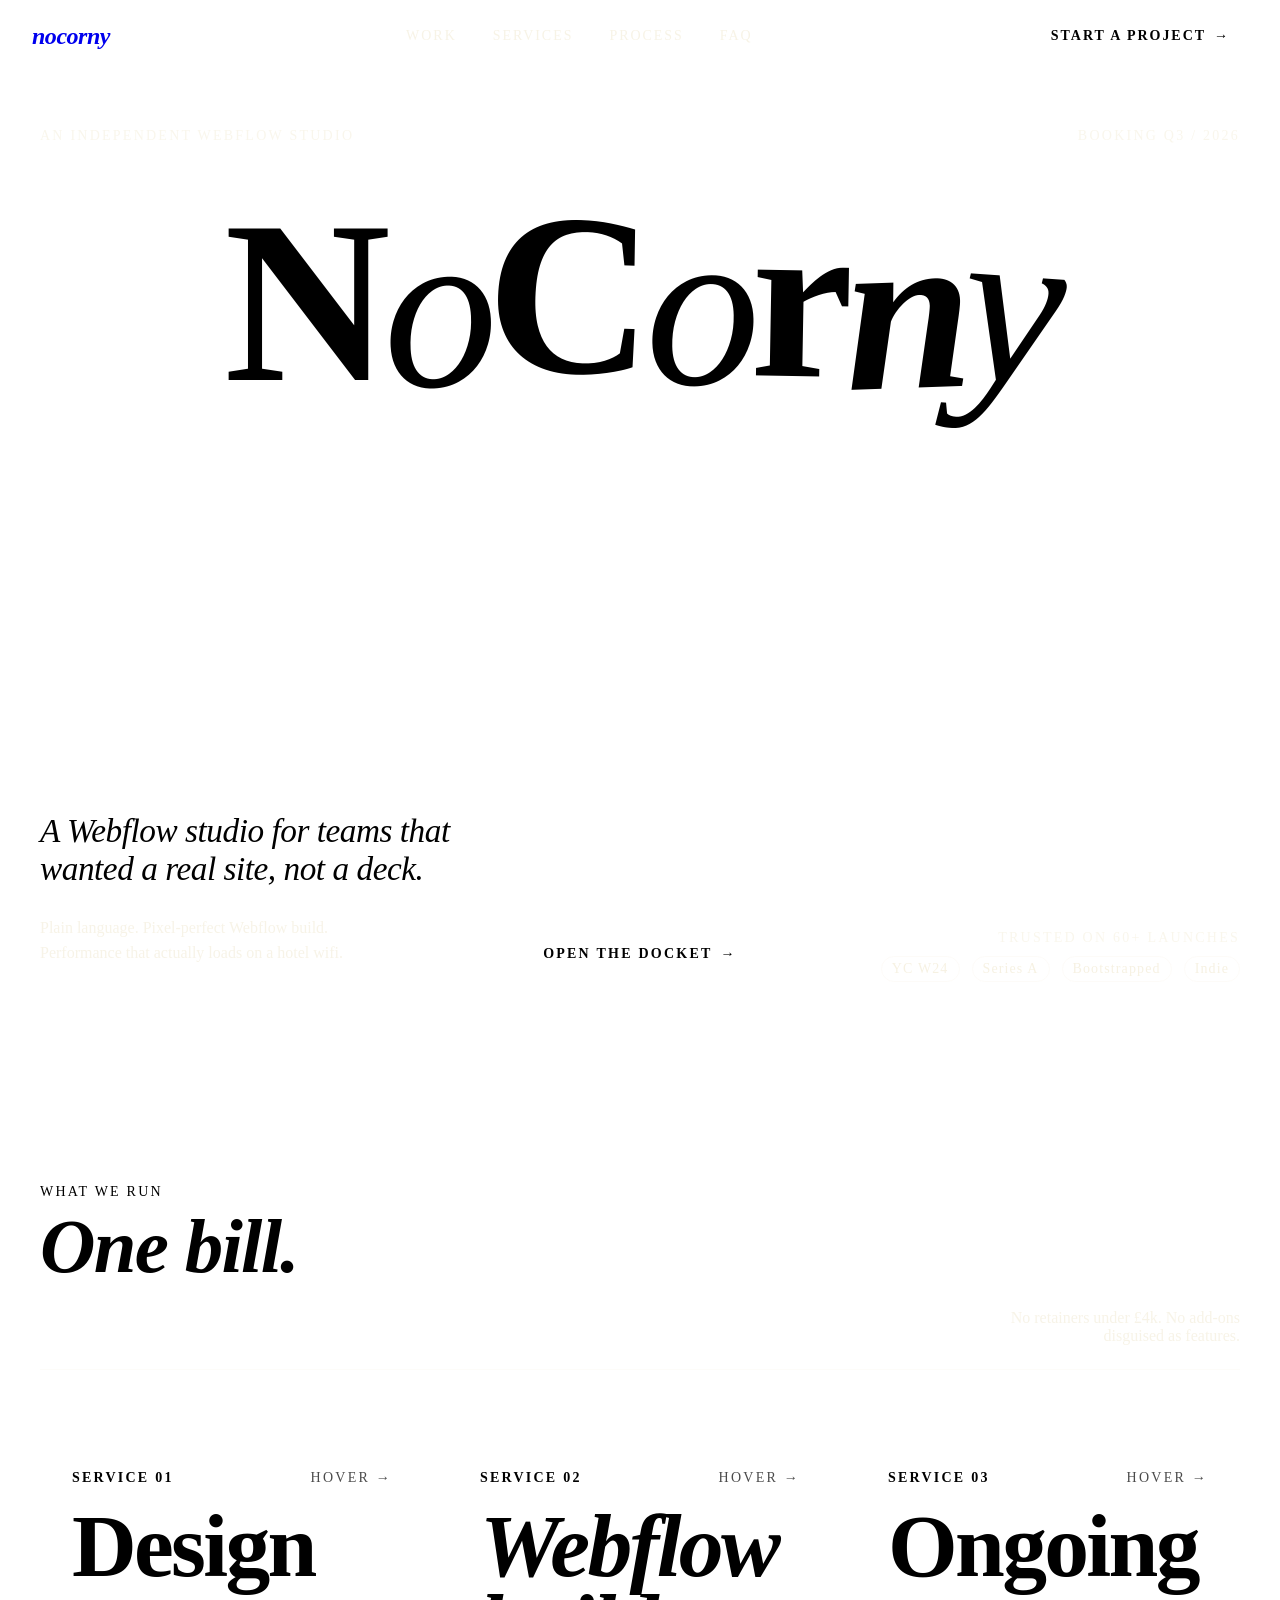
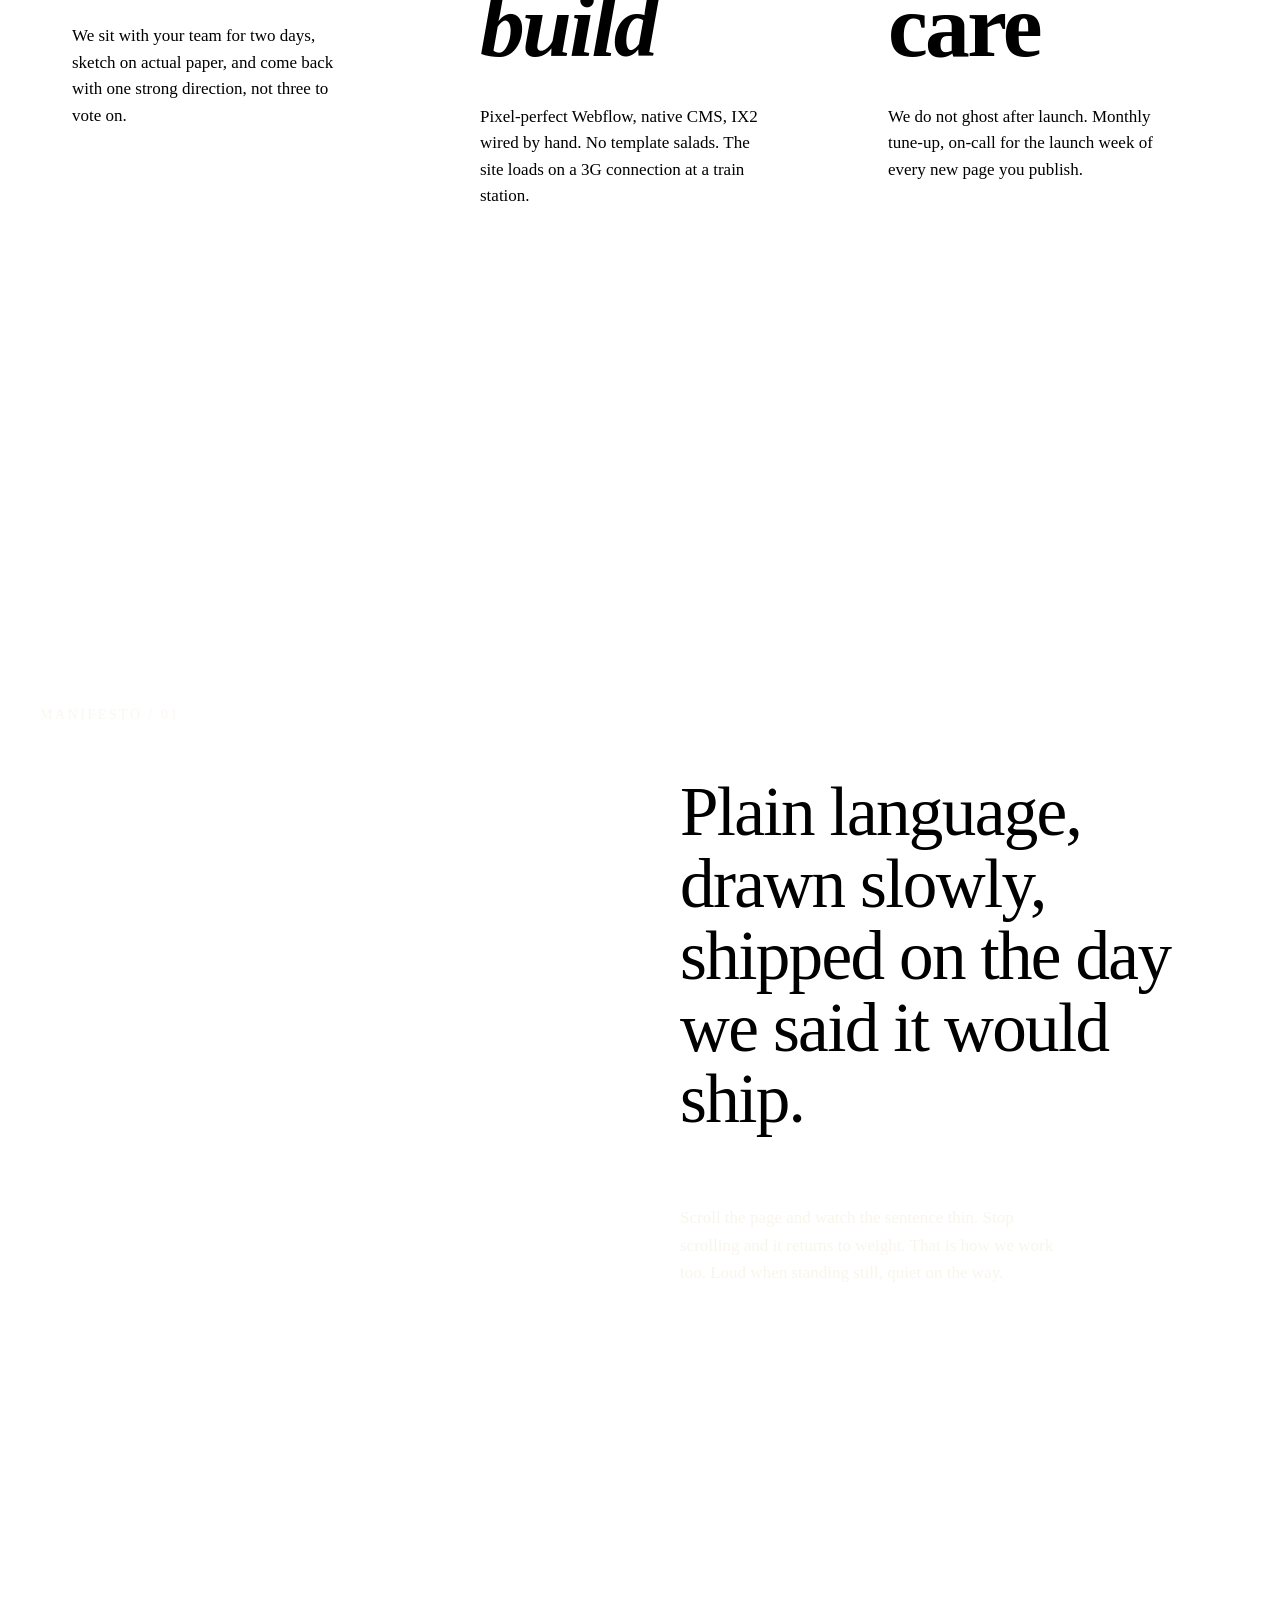
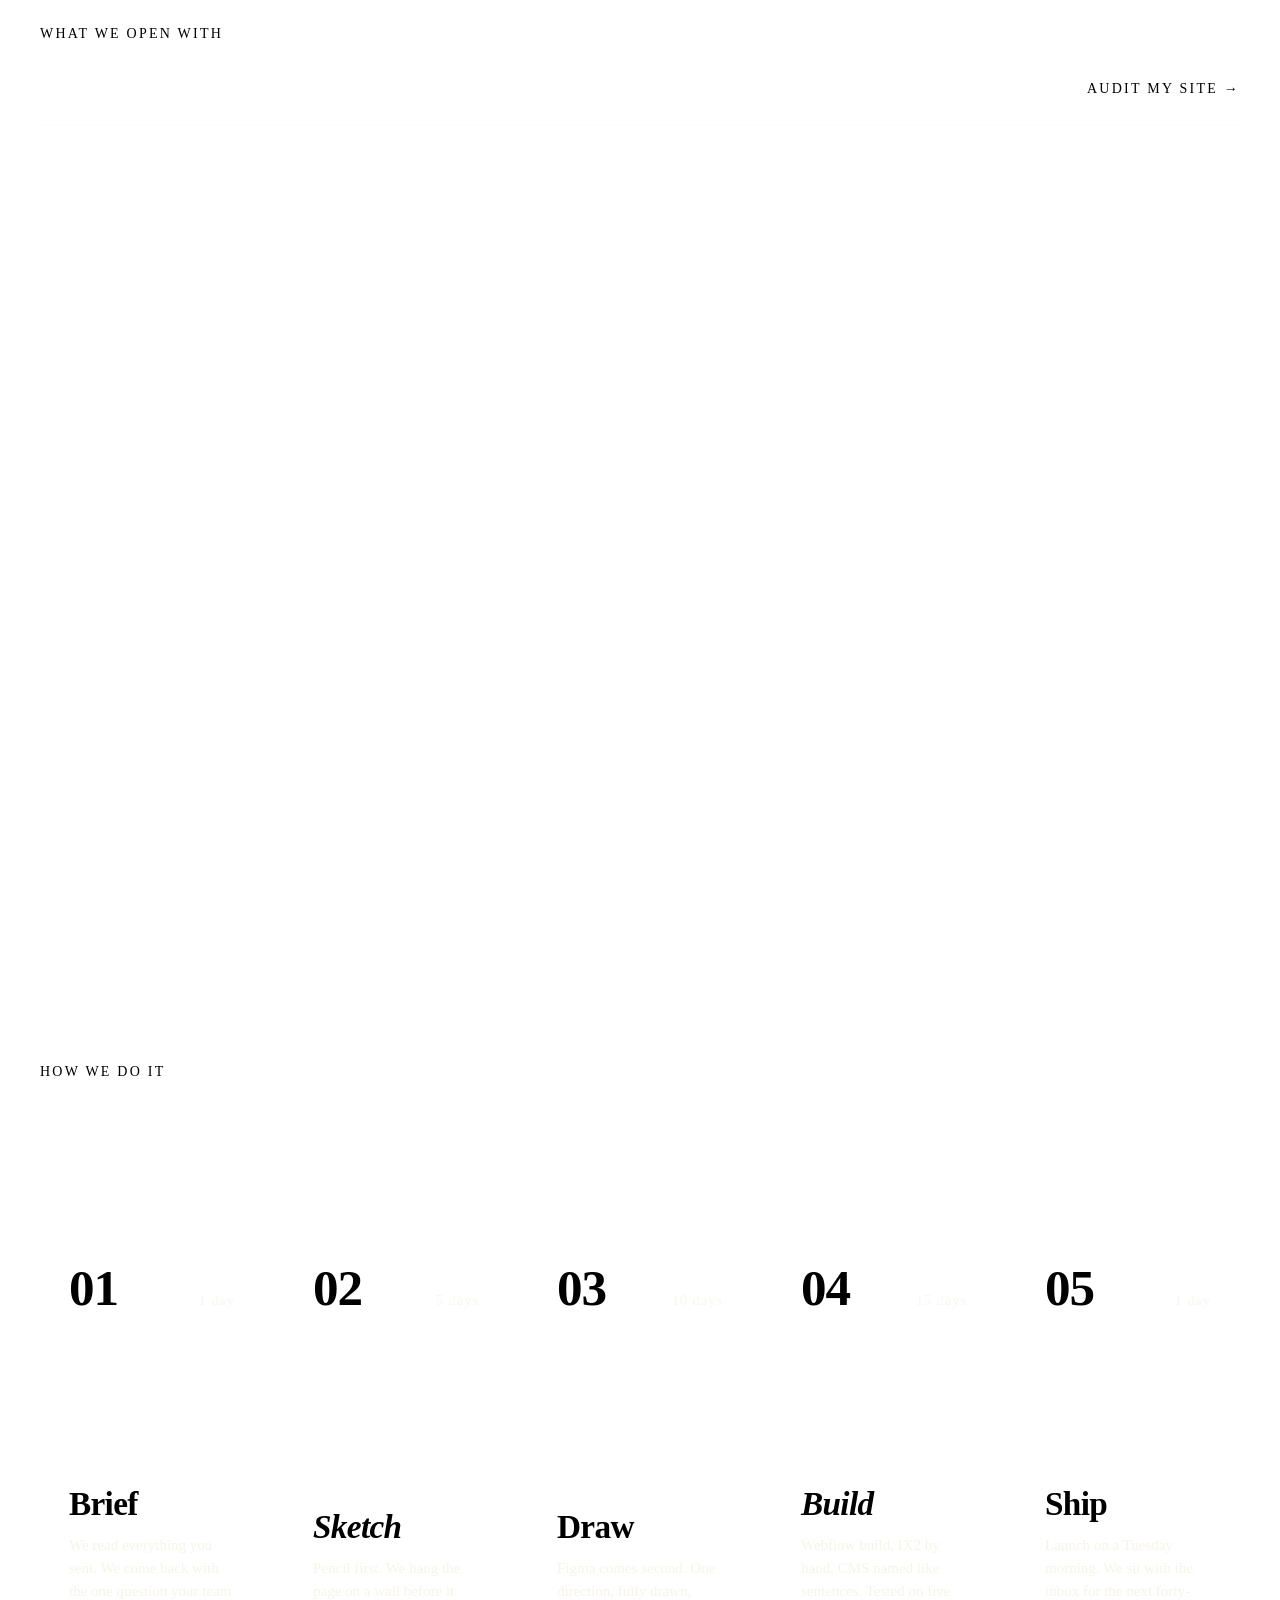
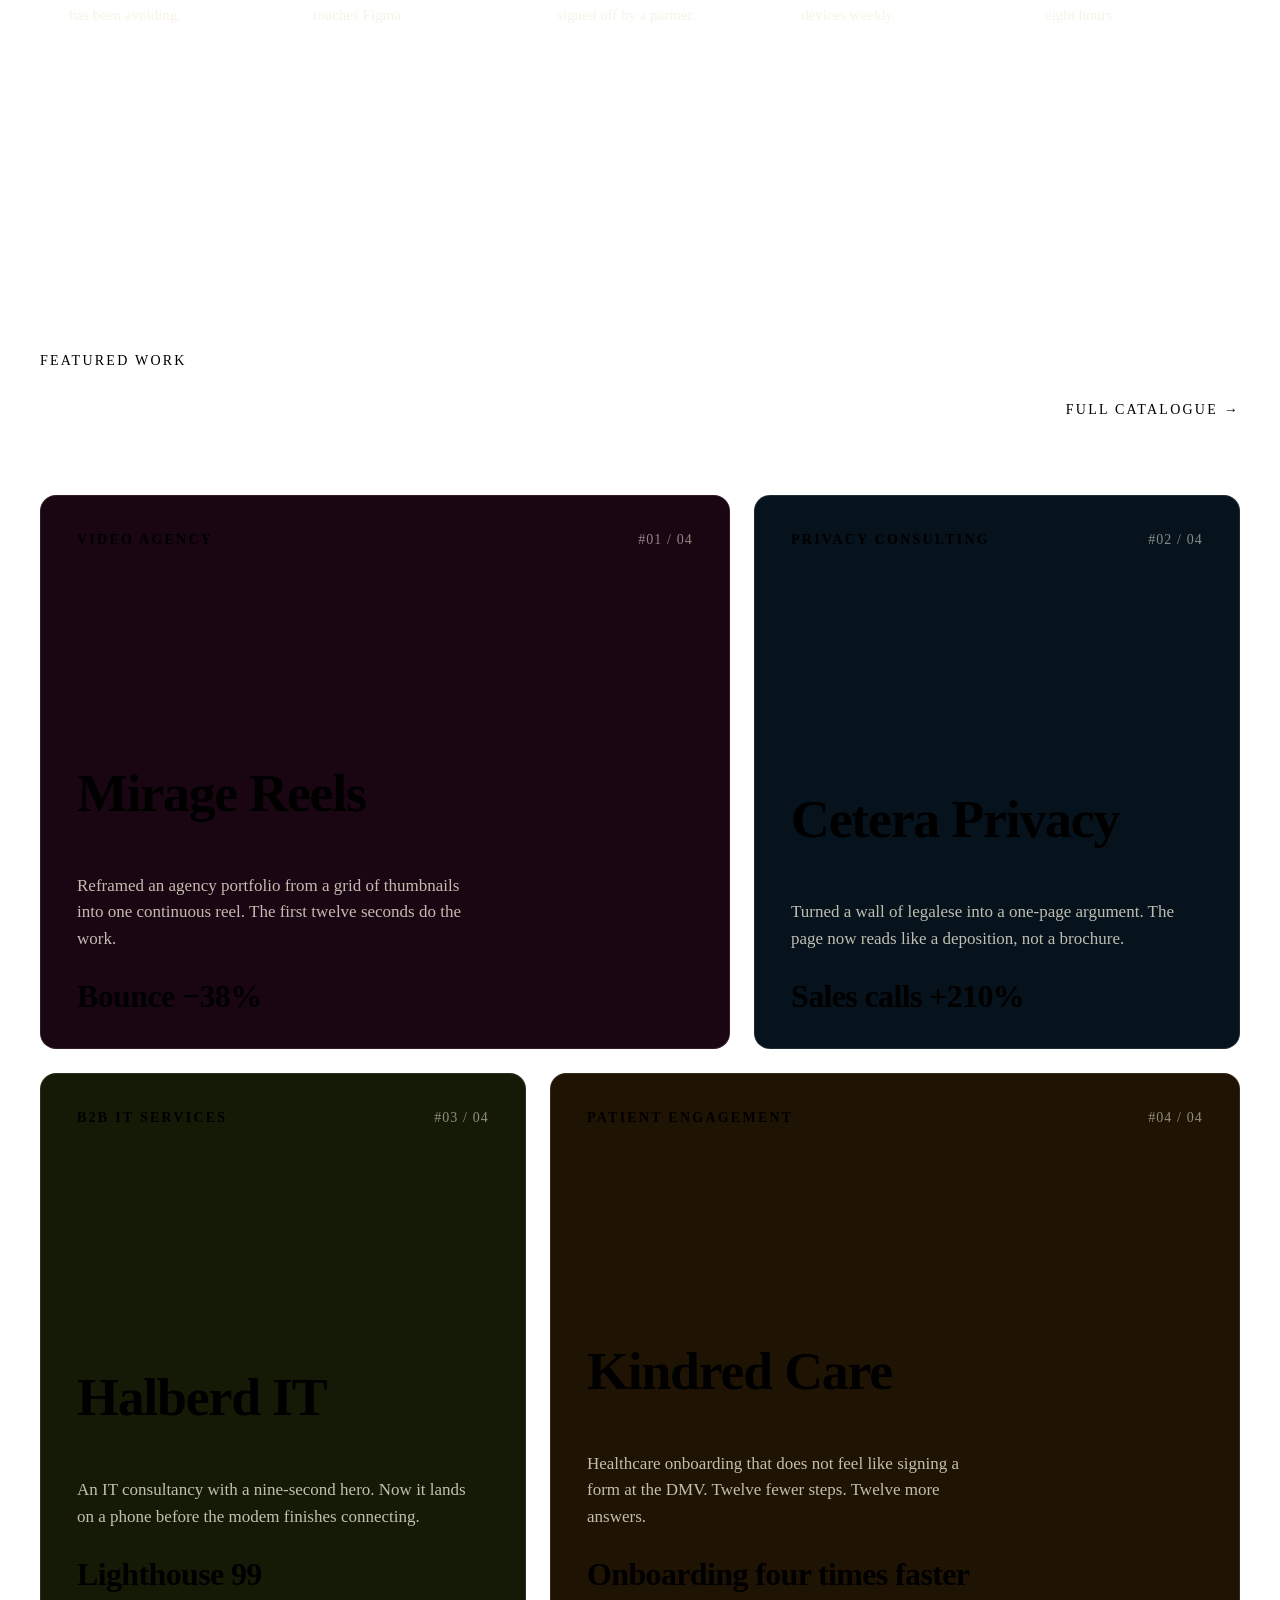
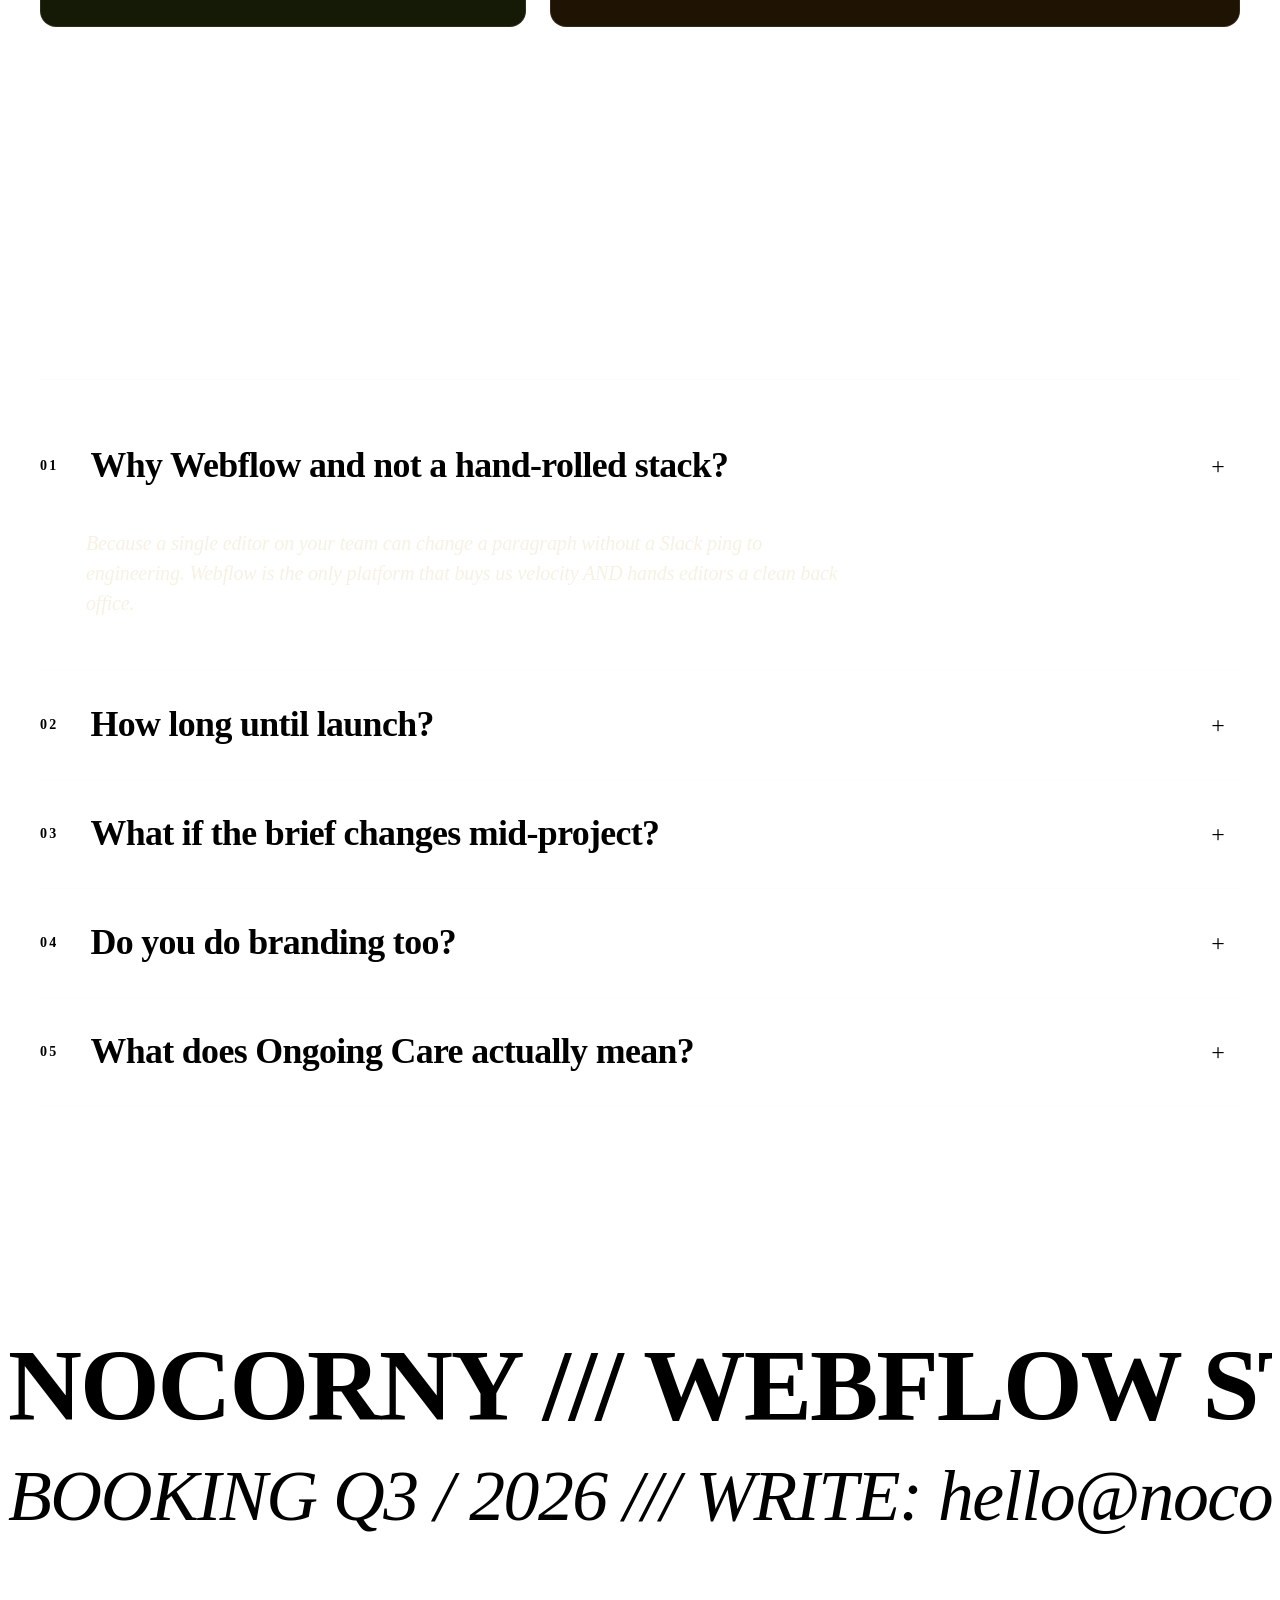
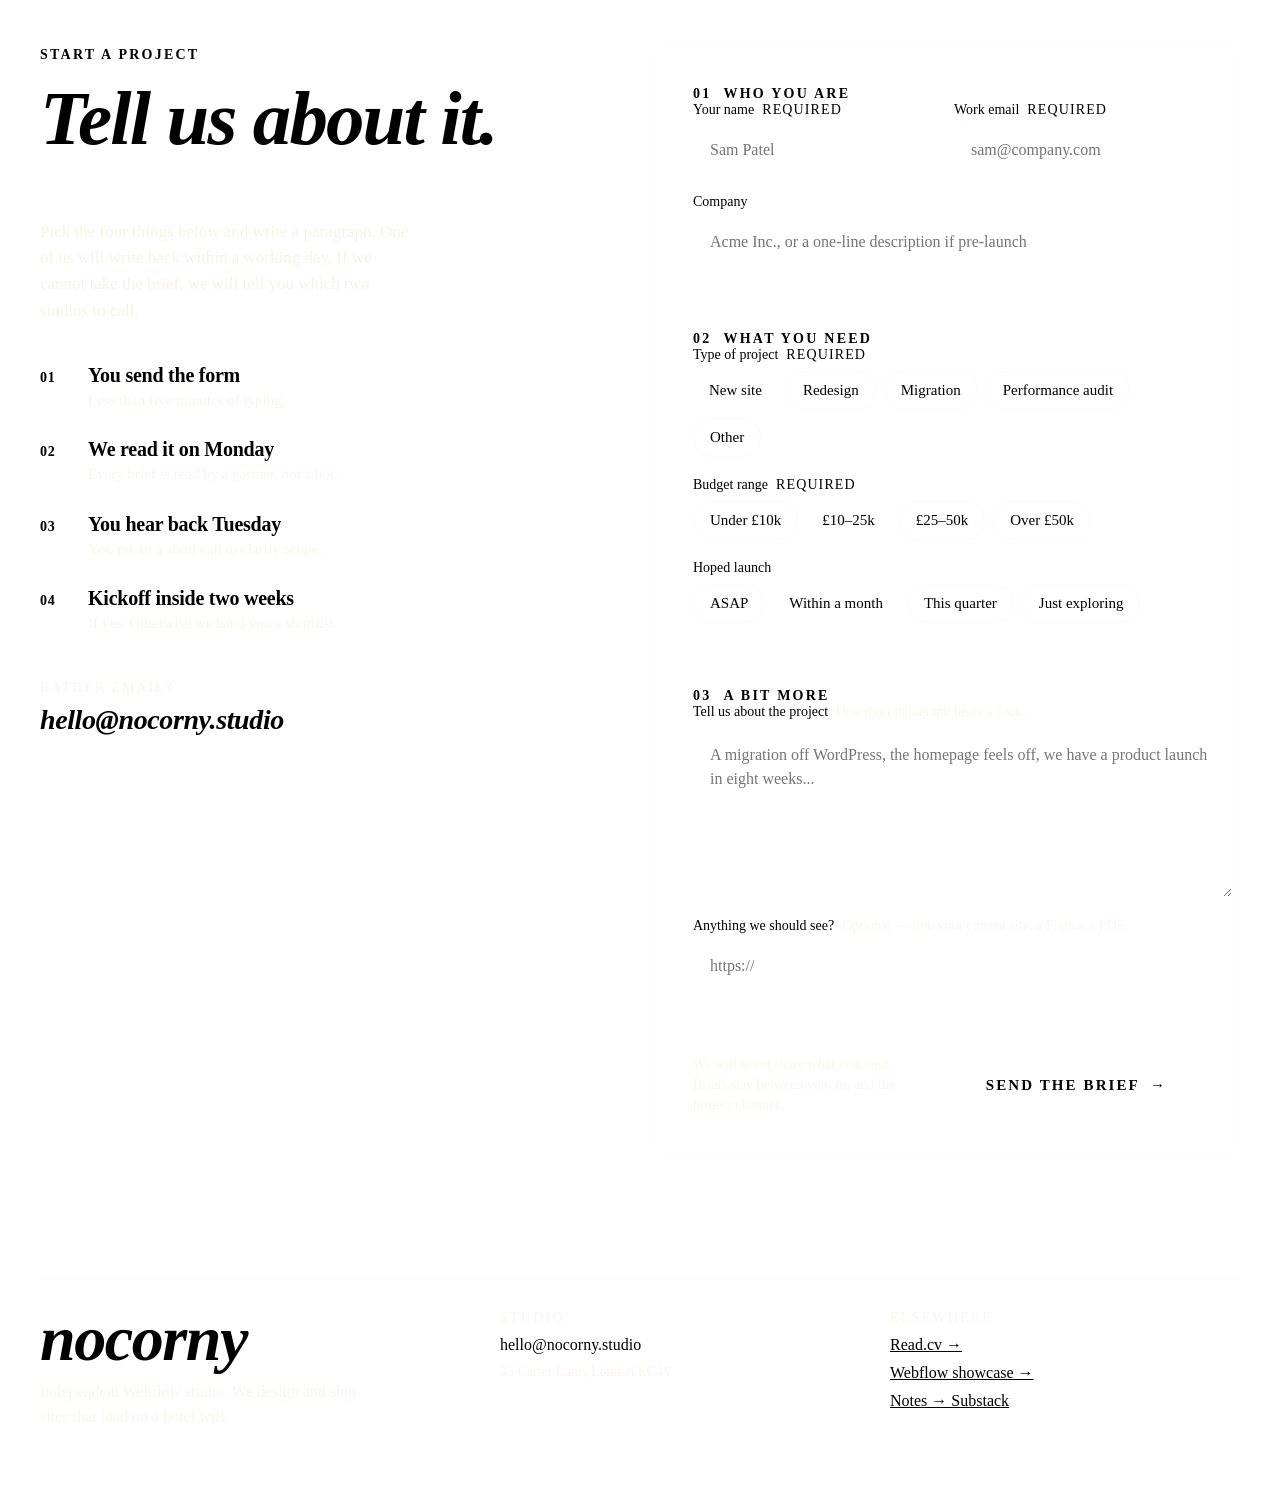
==== commit 5149f006: "nocorny: polish v2 — restore hero halos, single big cursor with labels, breathing room - restored .n" ====
--- a/nocorny/index.html
+++ b/nocorny/index.html
@@ -1 +1 @@
-<!DOCTYPE html><!--1Q6AV8BZdbpjPzUrGOYJE--><html lang="en" class="__variable_31a273 __variable_9ee68e __variable_3baa3c"><head><meta charSet="utf-8"/><meta name="viewport" content="width=device-width, initial-scale=1"/><link rel="preload" href="/landings/nocorny/_next/static/media/558ca1a6aa3cb55e-s.p.woff2" as="font" crossorigin="" type="font/woff2"/><link rel="preload" href="/landings/nocorny/_next/static/media/6ba5f591ae6c56f6-s.p.woff2" as="font" crossorigin="" type="font/woff2"/><link rel="preload" href="/landings/nocorny/_next/static/media/af4bf8399d1aacdf-s.p.woff2" as="font" crossorigin="" type="font/woff2"/><link rel="preload" href="/landings/nocorny/_next/static/media/e4af272ccee01ff0-s.p.woff2" as="font" crossorigin="" type="font/woff2"/><link rel="stylesheet" href="/landings/nocorny/_next/static/css/3af3455649239920.css" data-precedence="next"/><link rel="preload" as="script" fetchPriority="low" href="/landings/nocorny/_next/static/chunks/webpack-60f62b93d537f47d.js"/><script src="/landings/nocorny/_next/static/chunks/4bd1b696-c023c6e3521b1417.js" async=""></script><script src="/landings/nocorny/_next/static/chunks/255-94621c5de214af81.js" async=""></script><script src="/landings/nocorny/_next/static/chunks/main-app-de8f004b34465316.js" async=""></script><script src="/landings/nocorny/_next/static/chunks/490-4ce607d8b60edb25.js" async=""></script><script src="/landings/nocorny/_next/static/chunks/app/page-6a1cfd59eec17910.js" async=""></script><meta name="next-size-adjust" content=""/><title>NoCorny. A Webflow studio without the buzzwords.</title><meta name="description" content="We design and build Webflow sites for startups and B2B teams. Plain language, real performance, ongoing care once it ships."/><script src="/landings/nocorny/_next/static/chunks/polyfills-42372ed130431b0a.js" noModule=""></script></head><body class="grain"><div hidden=""><!--$--><!--/$--></div><main class="nc-flat relative"><div class="nc-cursor" style="display:none" aria-hidden="true"></div><header style="position:fixed;inset:0 0 auto 0;z-index:50;background-color:transparent;backdrop-filter:none;-webkit-backdrop-filter:none;border-bottom:1px solid transparent;transition:background-color 200ms cubic-bezier(0.16,1,0.3,1), border-color 200ms cubic-bezier(0.16,1,0.3,1)"><div style="display:flex;align-items:center;justify-content:space-between;height:72px;padding:0 32px;max-width:1600px;margin:0 auto"><a href="#top" style="display:inline-flex;align-items:baseline;gap:8px;text-decoration:none"><span style="font-family:var(--font-fraunces);font-weight:800;font-style:italic;font-size:24px;color:var(--color-paper);letter-spacing:-0.02em">nocorny</span><span aria-hidden="true" style="width:8px;height:8px;border-radius:50%;background-color:var(--color-lime);animation:nc-pulse 1.8s cubic-bezier(0.16,1,0.3,1) infinite"></span></a><nav aria-label="Primary" style="display:flex;gap:8px"><a href="#work" style="font-family:var(--font-mono);font-size:14px;letter-spacing:0.14em;text-transform:uppercase;color:rgba(244,238,221,0.72);padding:8px 14px;border-radius:999px;text-decoration:none;transition:color 150ms cubic-bezier(0.16,1,0.3,1)">Work</a><a href="#services" style="font-family:var(--font-mono);font-size:14px;letter-spacing:0.14em;text-transform:uppercase;color:rgba(244,238,221,0.72);padding:8px 14px;border-radius:999px;text-decoration:none;transition:color 150ms cubic-bezier(0.16,1,0.3,1)">Services</a><a href="#process" style="font-family:var(--font-mono);font-size:14px;letter-spacing:0.14em;text-transform:uppercase;color:rgba(244,238,221,0.72);padding:8px 14px;border-radius:999px;text-decoration:none;transition:color 150ms cubic-bezier(0.16,1,0.3,1)">Process</a><a href="#faq" style="font-family:var(--font-mono);font-size:14px;letter-spacing:0.14em;text-transform:uppercase;color:rgba(244,238,221,0.72);padding:8px 14px;border-radius:999px;text-decoration:none;transition:color 150ms cubic-bezier(0.16,1,0.3,1)">FAQ</a></nav><a href="#contact" style="display:inline-flex;align-items:center;gap:8px;font-family:var(--font-mono);font-size:14px;letter-spacing:0.14em;text-transform:uppercase;font-weight:700;color:var(--color-ink);background-color:var(--color-lime);padding:10px 18px;border-radius:999px;text-decoration:none">Start a project <span aria-hidden="true">→</span></a></div></header><section id="top" style="position:relative;min-height:100vh;padding-top:120px;overflow:hidden"><div style="display:flex;justify-content:space-between;padding:0 32px;font-family:var(--font-mono);font-size:14px;letter-spacing:0.16em;text-transform:uppercase;color:rgba(244,238,221,0.55)"><span>An independent webflow studio</span><span style="color:var(--color-cyan)">Booking Q3 / 2026</span></div><div style="position:relative;display:flex;align-items:baseline;justify-content:center;padding:60px 0 40px;min-height:calc(100vh - 360px)"><div style="display:flex;align-items:baseline"><span data-hover="1" style="font-family:var(--font-fraunces);font-weight:900;font-style:normal;font-size:clamp(80px, 18vw, 280px);line-height:0.86;color:var(--color-paper);letter-spacing:-0.04em;display:inline-block;cursor:none;opacity:1;transform:none">N</span><span data-hover="1" style="font-family:var(--font-fraunces);font-weight:500;font-style:italic;font-size:clamp(80px, 18vw, 280px);line-height:0.86;color:var(--color-magenta);letter-spacing:-0.04em;display:inline-block;cursor:none;opacity:1;transform:translateY(6px) rotate(-3deg)">o</span><span data-hover="1" style="font-family:var(--font-fraunces);font-weight:700;font-style:normal;font-size:clamp(80px, 18vw, 280px);line-height:0.86;color:var(--color-paper);letter-spacing:-0.04em;display:inline-block;cursor:none;opacity:1;transform:translateY(-8px) rotate(2deg)">C</span><span data-hover="1" style="font-family:var(--font-fraunces);font-weight:400;font-style:italic;font-size:clamp(80px, 18vw, 280px);line-height:0.86;color:var(--color-cyan);letter-spacing:-0.04em;display:inline-block;cursor:none;opacity:1;transform:translateY(4px) rotate(-1deg)">o</span><span data-hover="1" style="font-family:var(--font-fraunces);font-weight:800;font-style:normal;font-size:clamp(80px, 18vw, 280px);line-height:0.86;color:var(--color-paper);letter-spacing:-0.04em;display:inline-block;cursor:none;opacity:1;transform:translateY(-4px) rotate(1deg)">r</span><span data-hover="1" style="font-family:var(--font-fraunces);font-weight:600;font-style:italic;font-size:clamp(80px, 18vw, 280px);line-height:0.86;color:var(--color-lime);letter-spacing:-0.04em;display:inline-block;cursor:none;opacity:1;transform:translateY(8px) rotate(-2deg)">n</span><span data-hover="1" style="font-family:var(--font-fraunces);font-weight:500;font-style:italic;font-size:clamp(80px, 18vw, 280px);line-height:0.86;color:var(--color-marigold);letter-spacing:-0.04em;display:inline-block;cursor:none;opacity:1;transform:translateY(2px) rotate(4deg)">y</span></div><span style="position:absolute;top:14%;left:10%;transform:scale(0.8);padding:4px 12px;border:1px solid var(--color-magenta);color:var(--color-magenta);font-family:var(--font-mono);font-size:14px;letter-spacing:0.16em;text-transform:uppercase;font-weight:600;background-color:rgba(10,5,18,0.55);backdrop-filter:blur(4px);opacity:0">WEBFLOW</span><span style="position:absolute;top:20%;right:8%;transform:scale(0.8);padding:4px 12px;border:1px solid var(--color-cyan);color:var(--color-cyan);font-family:var(--font-mono);font-size:14px;letter-spacing:0.16em;text-transform:uppercase;font-weight:600;background-color:rgba(10,5,18,0.55);backdrop-filter:blur(4px);opacity:0">B2B + STARTUPS</span><span style="position:absolute;bottom:30%;right:12%;transform:scale(0.8);padding:4px 12px;border:1px solid var(--color-lime);color:var(--color-lime);font-family:var(--font-mono);font-size:14px;letter-spacing:0.16em;text-transform:uppercase;font-weight:600;background-color:rgba(10,5,18,0.55);backdrop-filter:blur(4px);opacity:0">NO BUZZWORDS</span><span style="position:absolute;bottom:26%;left:8%;transform:scale(0.8);padding:4px 12px;border:1px solid var(--color-marigold);color:var(--color-marigold);font-family:var(--font-mono);font-size:14px;letter-spacing:0.16em;text-transform:uppercase;font-weight:600;background-color:rgba(10,5,18,0.55);backdrop-filter:blur(4px);opacity:0">SHIP IN 6 WEEKS</span><span aria-hidden="true" style="position:absolute;top:10%;right:6%;width:120px;height:2px;background-color:var(--color-cyan);transform:rotate(34deg)"></span><span aria-hidden="true" style="position:absolute;bottom:16%;left:8%;width:160px;height:1px;background-color:var(--color-magenta);transform:rotate(-12deg)"></span></div><div style="display:grid;grid-template-columns:1fr auto 1fr;align-items:end;gap:32px;padding:0 32px 60px"><div><h1 style="font-family:var(--font-fraunces);font-weight:500;font-style:italic;font-size:clamp(24px, 2.6vw, 36px);line-height:1.16;color:var(--color-paper);letter-spacing:-0.014em;max-width:30ch">A Webflow studio for teams that wanted a real site, not a deck.</h1><p style="font-family:var(--font-inter);font-size:16px;line-height:1.55;color:rgba(244,238,221,0.7);max-width:44ch;margin-top:16px">Plain language. Pixel-perfect Webflow build. Performance that actually loads on a hotel wifi.</p></div><a href="#contact" style="display:inline-flex;align-items:center;gap:8px;background-color:var(--color-lime);color:var(--color-ink);font-family:var(--font-mono);font-size:14px;letter-spacing:0.16em;text-transform:uppercase;font-weight:700;padding:20px 28px;border-radius:999px;text-decoration:none">Open the docket <span aria-hidden="true">→</span></a><div style="text-align:right"><span style="font-family:var(--font-mono);font-size:14px;letter-spacing:0.16em;text-transform:uppercase;color:rgba(244,238,221,0.55);display:block">Trusted on 60+ launches</span><div style="display:flex;gap:12px;justify-content:flex-end;margin-top:10px;flex-wrap:wrap"><span style="font-family:var(--font-mono);font-size:14px;letter-spacing:0.08em;color:rgba(244,238,221,0.85);border:1px solid rgba(244,238,221,0.22);padding:4px 10px;border-radius:999px">YC W24</span><span style="font-family:var(--font-mono);font-size:14px;letter-spacing:0.08em;color:rgba(244,238,221,0.85);border:1px solid rgba(244,238,221,0.22);padding:4px 10px;border-radius:999px">Series A</span><span style="font-family:var(--font-mono);font-size:14px;letter-spacing:0.08em;color:rgba(244,238,221,0.85);border:1px solid rgba(244,238,221,0.22);padding:4px 10px;border-radius:999px">Bootstrapped</span><span style="font-family:var(--font-mono);font-size:14px;letter-spacing:0.08em;color:rgba(244,238,221,0.85);border:1px solid rgba(244,238,221,0.22);padding:4px 10px;border-radius:999px">Indie</span></div></div></div></section><section id="services" style="position:relative;padding:120px 32px 80px"><header style="display:grid;grid-template-columns:1fr auto;gap:40px;align-items:end;padding-bottom:24px;border-bottom:1px solid rgba(244,238,221,0.18)"><div><span style="font-family:var(--font-mono);font-size:14px;letter-spacing:0.16em;text-transform:uppercase;color:var(--color-cyan)">What we run</span><h2 style="margin-top:12px;font-family:var(--font-fraunces);font-weight:800;font-size:clamp(48px, 6vw, 96px);line-height:0.9;color:var(--color-paper);letter-spacing:-0.022em"><span style="font-family:var(--font-mono);font-weight:700;font-size:0.78em;letter-spacing:-0.01em;color:var(--color-paper)"></span> <span style="font-style:italic;color:var(--color-magenta)">One bill.</span></h2></div><span style="font-family:var(--font-inter);font-size:16px;color:rgba(244,238,221,0.7);max-width:32ch;text-align:right">No retainers under £4k. No add-ons disguised as features.</span></header><div style="margin-top:48px;display:grid;grid-template-columns:repeat(3, minmax(0, 1fr));gap:16px"><div data-hover="1" style="position:relative;height:440px;border-radius:16px;perspective:1200px;cursor:none"><div style="position:absolute;inset:0;transform-style:preserve-3d"><div style="position:absolute;inset:0;background-color:var(--color-magenta);color:var(--color-ink);border-radius:16px;padding:28px;display:flex;flex-direction:column;justify-content:space-between;backface-visibility:hidden;overflow:hidden"><div style="display:flex;justify-content:space-between"><span style="font-family:var(--font-mono);font-size:14px;letter-spacing:0.16em;text-transform:uppercase;font-weight:700">Service <!-- -->01</span><span style="font-family:var(--font-mono);font-size:14px;letter-spacing:0.16em;text-transform:uppercase;opacity:0.6">Hover →</span></div><div><span style="display:block;font-family:var(--font-fraunces);font-weight:400;font-style:normal;font-size:clamp(56px, 7vw, 96px);line-height:0.9;letter-spacing:-0.03em;font-variation-settings:&quot;wght&quot; 400;transition:font-variation-settings 80ms linear">Design</span><p style="margin-top:16px;font-family:var(--font-inter);font-size:16px;line-height:1.5;max-width:32ch">We sit with your team for two days, sketch on actual paper, and come back with one strong direction — not three to vote on.</p></div></div><div style="position:absolute;inset:0;background-color:var(--color-ink-2);color:var(--color-paper);border-radius:16px;padding:28px;backface-visibility:hidden;transform:rotateY(180deg);display:flex;flex-direction:column;justify-content:space-between;border:1px solid var(--color-magenta)"><div><span style="font-family:var(--font-mono);font-size:14px;letter-spacing:0.16em;text-transform:uppercase;color:var(--color-magenta);font-weight:700">Deliverables</span><ul style="margin-top:20px;display:flex;flex-direction:column;gap:12px"><li style="font-family:var(--font-fraunces);font-style:italic;font-weight:500;font-size:20px;color:var(--color-paper);padding-bottom:10px;border-bottom:1px solid rgba(244,238,221,0.14);display:flex;align-items:baseline;gap:12px"><span style="color:var(--color-magenta);font-family:var(--font-mono);font-style:normal;font-size:14px;font-weight:700">●</span>Brand audit</li><li style="font-family:var(--font-fraunces);font-style:italic;font-weight:500;font-size:20px;color:var(--color-paper);padding-bottom:10px;border-bottom:1px solid rgba(244,238,221,0.14);display:flex;align-items:baseline;gap:12px"><span style="color:var(--color-magenta);font-family:var(--font-mono);font-style:normal;font-size:14px;font-weight:700">●</span>Two-day design intensive</li><li style="font-family:var(--font-fraunces);font-style:italic;font-weight:500;font-size:20px;color:var(--color-paper);padding-bottom:10px;border-bottom:1px solid rgba(244,238,221,0.14);display:flex;align-items:baseline;gap:12px"><span style="color:var(--color-magenta);font-family:var(--font-mono);font-style:normal;font-size:14px;font-weight:700">●</span>One direction, fully drawn</li><li style="font-family:var(--font-fraunces);font-style:italic;font-weight:500;font-size:20px;color:var(--color-paper);padding-bottom:10px;border-bottom:1px solid rgba(244,238,221,0.14);display:flex;align-items:baseline;gap:12px"><span style="color:var(--color-magenta);font-family:var(--font-mono);font-style:normal;font-size:14px;font-weight:700">●</span>Figma library + design tokens</li></ul></div><a href="#contact" style="align-self:flex-start;background-color:var(--color-magenta);color:var(--color-ink);padding:10px 16px;border-radius:999px;font-family:var(--font-mono);font-size:14px;letter-spacing:0.14em;text-transform:uppercase;font-weight:700;text-decoration:none">Brief us →</a></div></div></div><div data-hover="1" style="position:relative;height:440px;border-radius:16px;perspective:1200px;cursor:none"><div style="position:absolute;inset:0;transform-style:preserve-3d"><div style="position:absolute;inset:0;background-color:var(--color-cyan);color:var(--color-ink);border-radius:16px;padding:28px;display:flex;flex-direction:column;justify-content:space-between;backface-visibility:hidden;overflow:hidden"><div style="display:flex;justify-content:space-between"><span style="font-family:var(--font-mono);font-size:14px;letter-spacing:0.16em;text-transform:uppercase;font-weight:700">Service <!-- -->02</span><span style="font-family:var(--font-mono);font-size:14px;letter-spacing:0.16em;text-transform:uppercase;opacity:0.6">Hover →</span></div><div><span style="display:block;font-family:var(--font-fraunces);font-weight:400;font-style:italic;font-size:clamp(56px, 7vw, 96px);line-height:0.9;letter-spacing:-0.03em;font-variation-settings:&quot;wght&quot; 400;transition:font-variation-settings 80ms linear">Webflow build</span><p style="margin-top:16px;font-family:var(--font-inter);font-size:16px;line-height:1.5;max-width:32ch">Pixel-perfect Webflow, native CMS, IX2 wired by hand. No template salads. The site loads on a 3G connection at a train station.</p></div></div><div style="position:absolute;inset:0;background-color:var(--color-ink-2);color:var(--color-paper);border-radius:16px;padding:28px;backface-visibility:hidden;transform:rotateY(180deg);display:flex;flex-direction:column;justify-content:space-between;border:1px solid var(--color-cyan)"><div><span style="font-family:var(--font-mono);font-size:14px;letter-spacing:0.16em;text-transform:uppercase;color:var(--color-cyan);font-weight:700">Deliverables</span><ul style="margin-top:20px;display:flex;flex-direction:column;gap:12px"><li style="font-family:var(--font-fraunces);font-style:italic;font-weight:500;font-size:20px;color:var(--color-paper);padding-bottom:10px;border-bottom:1px solid rgba(244,238,221,0.14);display:flex;align-items:baseline;gap:12px"><span style="color:var(--color-cyan);font-family:var(--font-mono);font-style:normal;font-size:14px;font-weight:700">●</span>Webflow build with native CMS</li><li style="font-family:var(--font-fraunces);font-style:italic;font-weight:500;font-size:20px;color:var(--color-paper);padding-bottom:10px;border-bottom:1px solid rgba(244,238,221,0.14);display:flex;align-items:baseline;gap:12px"><span style="color:var(--color-cyan);font-family:var(--font-mono);font-style:normal;font-size:14px;font-weight:700">●</span>Animation library (IX2)</li><li style="font-family:var(--font-fraunces);font-style:italic;font-weight:500;font-size:20px;color:var(--color-paper);padding-bottom:10px;border-bottom:1px solid rgba(244,238,221,0.14);display:flex;align-items:baseline;gap:12px"><span style="color:var(--color-cyan);font-family:var(--font-mono);font-style:normal;font-size:14px;font-weight:700">●</span>Accessibility pass</li><li style="font-family:var(--font-fraunces);font-style:italic;font-weight:500;font-size:20px;color:var(--color-paper);padding-bottom:10px;border-bottom:1px solid rgba(244,238,221,0.14);display:flex;align-items:baseline;gap:12px"><span style="color:var(--color-cyan);font-family:var(--font-mono);font-style:normal;font-size:14px;font-weight:700">●</span>Train-station performance budget</li></ul></div><a href="#contact" style="align-self:flex-start;background-color:var(--color-cyan);color:var(--color-ink);padding:10px 16px;border-radius:999px;font-family:var(--font-mono);font-size:14px;letter-spacing:0.14em;text-transform:uppercase;font-weight:700;text-decoration:none">Brief us →</a></div></div></div><div data-hover="1" style="position:relative;height:440px;border-radius:16px;perspective:1200px;cursor:none"><div style="position:absolute;inset:0;transform-style:preserve-3d"><div style="position:absolute;inset:0;background-color:var(--color-lime);color:var(--color-ink);border-radius:16px;padding:28px;display:flex;flex-direction:column;justify-content:space-between;backface-visibility:hidden;overflow:hidden"><div style="display:flex;justify-content:space-between"><span style="font-family:var(--font-mono);font-size:14px;letter-spacing:0.16em;text-transform:uppercase;font-weight:700">Service <!-- -->03</span><span style="font-family:var(--font-mono);font-size:14px;letter-spacing:0.16em;text-transform:uppercase;opacity:0.6">Hover →</span></div><div><span style="display:block;font-family:var(--font-fraunces);font-weight:400;font-style:normal;font-size:clamp(56px, 7vw, 96px);line-height:0.9;letter-spacing:-0.03em;font-variation-settings:&quot;wght&quot; 400;transition:font-variation-settings 80ms linear">Ongoing care</span><p style="margin-top:16px;font-family:var(--font-inter);font-size:16px;line-height:1.5;max-width:32ch">We do not ghost after launch. Monthly tune-up, on-call for the launch week of every new page you publish.</p></div></div><div style="position:absolute;inset:0;background-color:var(--color-ink-2);color:var(--color-paper);border-radius:16px;padding:28px;backface-visibility:hidden;transform:rotateY(180deg);display:flex;flex-direction:column;justify-content:space-between;border:1px solid var(--color-lime)"><div><span style="font-family:var(--font-mono);font-size:14px;letter-spacing:0.16em;text-transform:uppercase;color:var(--color-lime);font-weight:700">Deliverables</span><ul style="margin-top:20px;display:flex;flex-direction:column;gap:12px"><li style="font-family:var(--font-fraunces);font-style:italic;font-weight:500;font-size:20px;color:var(--color-paper);padding-bottom:10px;border-bottom:1px solid rgba(244,238,221,0.14);display:flex;align-items:baseline;gap:12px"><span style="color:var(--color-lime);font-family:var(--font-mono);font-style:normal;font-size:14px;font-weight:700">●</span>Monthly performance tune-up</li><li style="font-family:var(--font-fraunces);font-style:italic;font-weight:500;font-size:20px;color:var(--color-paper);padding-bottom:10px;border-bottom:1px solid rgba(244,238,221,0.14);display:flex;align-items:baseline;gap:12px"><span style="color:var(--color-lime);font-family:var(--font-mono);font-style:normal;font-size:14px;font-weight:700">●</span>On-call for launches</li><li style="font-family:var(--font-fraunces);font-style:italic;font-weight:500;font-size:20px;color:var(--color-paper);padding-bottom:10px;border-bottom:1px solid rgba(244,238,221,0.14);display:flex;align-items:baseline;gap:12px"><span style="color:var(--color-lime);font-family:var(--font-mono);font-style:normal;font-size:14px;font-weight:700">●</span>CMS training for your team</li><li style="font-family:var(--font-fraunces);font-style:italic;font-weight:500;font-size:20px;color:var(--color-paper);padding-bottom:10px;border-bottom:1px solid rgba(244,238,221,0.14);display:flex;align-items:baseline;gap:12px"><span style="color:var(--color-lime);font-family:var(--font-mono);font-style:normal;font-size:14px;font-weight:700">●</span>First-class email response</li></ul></div><a href="#contact" style="align-self:flex-start;background-color:var(--color-lime);color:var(--color-ink);padding:10px 16px;border-radius:999px;font-family:var(--font-mono);font-size:14px;letter-spacing:0.14em;text-transform:uppercase;font-weight:700;text-decoration:none">Brief us →</a></div></div></div></div></section><section style="position:relative;padding:80px 32px"><header style="display:grid;grid-template-columns:1fr auto;gap:40px;align-items:end;padding-bottom:24px;border-bottom:1px solid rgba(244,238,221,0.18)"><div><span style="font-family:var(--font-mono);font-size:14px;letter-spacing:0.16em;text-transform:uppercase;color:var(--color-cyan)">What we open with</span><h2 style="margin-top:12px;font-family:var(--font-fraunces);font-weight:800;font-size:clamp(40px, 5vw, 80px);line-height:0.96;color:var(--color-paper);letter-spacing:-0.022em;max-width:22ch"></h2></div><a href="#contact" style="font-family:var(--font-mono);font-size:14px;letter-spacing:0.16em;text-transform:uppercase;color:var(--color-paper);border-bottom:1px solid var(--color-lime);padding-bottom:4px;text-decoration:none;white-space:nowrap">Audit my site →</a></header><div style="margin-top:32px;display:grid;grid-template-columns:repeat(12, minmax(0, 1fr));gap:12px;grid-auto-rows:minmax(220px, auto)"><article data-hover="1" style="grid-column:span 5;grid-row:span 1;position:relative;background-color:var(--color-ink-2);border-radius:14px;padding:24px;overflow:hidden;border:1px solid rgba(244,238,221,0.08);cursor:none;opacity:0;transform:translateY(20px) rotate(-1.5deg)"><div style="display:flex;justify-content:space-between;align-items:baseline"><span style="font-family:var(--font-mono);font-size:14px;letter-spacing:0.16em;text-transform:uppercase;color:var(--color-magenta);font-weight:700">Performance</span><span style="font-family:var(--font-mono);font-size:14px;color:rgba(244,238,221,0.4);letter-spacing:0.08em">0<!-- -->1<!-- --> / 05</span></div><div style="position:relative;margin-top:24px;min-height:120px"><p style="position:absolute;inset:0;font-family:var(--font-fraunces);font-style:italic;font-weight:500;font-size:clamp(20px, 1.8vw, 26px);line-height:1.32;color:rgba(244,238,221,0.78);letter-spacing:-0.012em;display:flex;align-items:center"><span aria-hidden="true" style="margin-right:10px;color:var(--color-magenta);font-style:normal;font-family:var(--font-mono);font-size:14px;font-weight:700">BEFORE</span>Hero takes 4.2 s to paint. Bounce rate quietly creeps up.</p><p style="position:absolute;inset:0;font-family:var(--font-fraunces);font-weight:600;font-size:clamp(20px, 1.8vw, 26px);line-height:1.32;color:var(--color-magenta);letter-spacing:-0.012em;display:flex;align-items:center"><span aria-hidden="true" style="margin-right:10px;color:var(--color-paper);font-family:var(--font-mono);font-size:14px;font-weight:700">AFTER</span>Sub-second LCP. Lighthouse 98+. Verified on a phone, not a Mac.</p></div><div aria-hidden="true" style="position:absolute;left:24px;right:24px;bottom:20px;height:2px;background-color:var(--color-magenta);transform-origin:left center"></div></article><article data-hover="1" style="grid-column:span 7;grid-row:span 1;position:relative;background-color:var(--color-ink-2);border-radius:14px;padding:24px;overflow:hidden;border:1px solid rgba(244,238,221,0.08);cursor:none;opacity:0;transform:translateY(20px) rotate(1.5deg)"><div style="display:flex;justify-content:space-between;align-items:baseline"><span style="font-family:var(--font-mono);font-size:14px;letter-spacing:0.16em;text-transform:uppercase;color:var(--color-cyan);font-weight:700">Devices</span><span style="font-family:var(--font-mono);font-size:14px;color:rgba(244,238,221,0.4);letter-spacing:0.08em">0<!-- -->2<!-- --> / 05</span></div><div style="position:relative;margin-top:24px;min-height:120px"><p style="position:absolute;inset:0;font-family:var(--font-fraunces);font-style:italic;font-weight:500;font-size:clamp(20px, 1.8vw, 26px);line-height:1.32;color:rgba(244,238,221,0.78);letter-spacing:-0.012em;display:flex;align-items:center"><span aria-hidden="true" style="margin-right:10px;color:var(--color-cyan);font-style:normal;font-family:var(--font-mono);font-size:14px;font-weight:700">BEFORE</span>Site holds on a MacBook, falls apart on a hotel TV browser.</p><p style="position:absolute;inset:0;font-family:var(--font-fraunces);font-weight:600;font-size:clamp(20px, 1.8vw, 26px);line-height:1.32;color:var(--color-cyan);letter-spacing:-0.012em;display:flex;align-items:center"><span aria-hidden="true" style="margin-right:10px;color:var(--color-paper);font-family:var(--font-mono);font-size:14px;font-weight:700">AFTER</span>Tested on five real devices weekly. Includes the iPad nobody updated.</p></div><div aria-hidden="true" style="position:absolute;left:24px;right:24px;bottom:20px;height:2px;background-color:var(--color-cyan);transform-origin:left center"></div></article><article data-hover="1" style="grid-column:span 4;grid-row:span 1;position:relative;background-color:var(--color-ink-2);border-radius:14px;padding:24px;overflow:hidden;border:1px solid rgba(244,238,221,0.08);cursor:none;opacity:0;transform:translateY(20px) rotate(-1.5deg)"><div style="display:flex;justify-content:space-between;align-items:baseline"><span style="font-family:var(--font-mono);font-size:14px;letter-spacing:0.16em;text-transform:uppercase;color:var(--color-lime);font-weight:700">CMS</span><span style="font-family:var(--font-mono);font-size:14px;color:rgba(244,238,221,0.4);letter-spacing:0.08em">0<!-- -->3<!-- --> / 05</span></div><div style="position:relative;margin-top:24px;min-height:120px"><p style="position:absolute;inset:0;font-family:var(--font-fraunces);font-style:italic;font-weight:500;font-size:clamp(20px, 1.8vw, 26px);line-height:1.32;color:rgba(244,238,221,0.78);letter-spacing:-0.012em;display:flex;align-items:center"><span aria-hidden="true" style="margin-right:10px;color:var(--color-lime);font-style:normal;font-family:var(--font-mono);font-size:14px;font-weight:700">BEFORE</span>Editors are scared to update copy. They Slack you the changes.</p><p style="position:absolute;inset:0;font-family:var(--font-fraunces);font-weight:600;font-size:clamp(20px, 1.8vw, 26px);line-height:1.32;color:var(--color-lime);letter-spacing:-0.012em;display:flex;align-items:center"><span aria-hidden="true" style="margin-right:10px;color:var(--color-paper);font-family:var(--font-mono);font-size:14px;font-weight:700">AFTER</span>Fields named like sentences. Editors ship without opening Webflow chat.</p></div><div aria-hidden="true" style="position:absolute;left:24px;right:24px;bottom:20px;height:2px;background-color:var(--color-lime);transform-origin:left center"></div></article><article data-hover="1" style="grid-column:span 5;grid-row:span 1;position:relative;background-color:var(--color-ink-2);border-radius:14px;padding:24px;overflow:hidden;border:1px solid rgba(244,238,221,0.08);cursor:none;opacity:0;transform:translateY(20px) rotate(1.5deg)"><div style="display:flex;justify-content:space-between;align-items:baseline"><span style="font-family:var(--font-mono);font-size:14px;letter-spacing:0.16em;text-transform:uppercase;color:var(--color-marigold);font-weight:700">Modular</span><span style="font-family:var(--font-mono);font-size:14px;color:rgba(244,238,221,0.4);letter-spacing:0.08em">0<!-- -->4<!-- --> / 05</span></div><div style="position:relative;margin-top:24px;min-height:120px"><p style="position:absolute;inset:0;font-family:var(--font-fraunces);font-style:italic;font-weight:500;font-size:clamp(20px, 1.8vw, 26px);line-height:1.32;color:rgba(244,238,221,0.78);letter-spacing:-0.012em;display:flex;align-items:center"><span aria-hidden="true" style="margin-right:10px;color:var(--color-marigold);font-style:normal;font-family:var(--font-mono);font-size:14px;font-weight:700">BEFORE</span>Every new page is a one-off. Three months in, the site contradicts itself.</p><p style="position:absolute;inset:0;font-family:var(--font-fraunces);font-weight:600;font-size:clamp(20px, 1.8vw, 26px);line-height:1.32;color:var(--color-marigold);letter-spacing:-0.012em;display:flex;align-items:center"><span aria-hidden="true" style="margin-right:10px;color:var(--color-paper);font-family:var(--font-mono);font-size:14px;font-weight:700">AFTER</span>Twelve blocks. Three layouts. Anything new is composed, not invented.</p></div><div aria-hidden="true" style="position:absolute;left:24px;right:24px;bottom:20px;height:2px;background-color:var(--color-marigold);transform-origin:left center"></div></article><article data-hover="1" style="grid-column:span 3;grid-row:span 1;position:relative;background-color:var(--color-ink-2);border-radius:14px;padding:24px;overflow:hidden;border:1px solid rgba(244,238,221,0.08);cursor:none;opacity:0;transform:translateY(20px) rotate(-1.5deg)"><div style="display:flex;justify-content:space-between;align-items:baseline"><span style="font-family:var(--font-mono);font-size:14px;letter-spacing:0.16em;text-transform:uppercase;color:var(--color-violet);font-weight:700">SEO</span><span style="font-family:var(--font-mono);font-size:14px;color:rgba(244,238,221,0.4);letter-spacing:0.08em">0<!-- -->5<!-- --> / 05</span></div><div style="position:relative;margin-top:24px;min-height:120px"><p style="position:absolute;inset:0;font-family:var(--font-fraunces);font-style:italic;font-weight:500;font-size:clamp(20px, 1.8vw, 26px);line-height:1.32;color:rgba(244,238,221,0.78);letter-spacing:-0.012em;display:flex;align-items:center"><span aria-hidden="true" style="margin-right:10px;color:var(--color-violet);font-style:normal;font-family:var(--font-mono);font-size:14px;font-weight:700">BEFORE</span>Pretty site, ranks for nothing. Schema is a guess.</p><p style="position:absolute;inset:0;font-family:var(--font-fraunces);font-weight:600;font-size:clamp(20px, 1.8vw, 26px);line-height:1.32;color:var(--color-violet);letter-spacing:-0.012em;display:flex;align-items:center"><span aria-hidden="true" style="margin-right:10px;color:var(--color-paper);font-family:var(--font-mono);font-size:14px;font-weight:700">AFTER</span>Schema audited. Pages structured for the prompts your buyers actually type.</p></div><div aria-hidden="true" style="position:absolute;left:24px;right:24px;bottom:20px;height:2px;background-color:var(--color-violet);transform-origin:left center"></div></article></div></section><section id="process" style="position:relative;padding:80px 32px"><header style="display:grid;grid-template-columns:1fr auto;gap:40px;align-items:end;padding-bottom:24px;border-bottom:1px solid rgba(244,238,221,0.18)"><div><span style="font-family:var(--font-mono);font-size:14px;letter-spacing:0.16em;text-transform:uppercase;color:var(--color-marigold)">How we do it</span><h2 style="margin-top:12px;font-family:var(--font-fraunces);font-weight:800;font-style:italic;font-size:clamp(40px, 5vw, 80px);line-height:0.96;color:var(--color-paper);letter-spacing:-0.022em;max-width:20ch"></h2></div><span style="font-family:var(--font-mono);font-size:14px;letter-spacing:0.16em;text-transform:uppercase;color:rgba(244,238,221,0.5);text-align:right">Hover a step</span></header><ol style="margin-top:32px;display:grid;grid-template-columns:repeat(5, minmax(0, 1fr));gap:12px;position:relative"><div aria-hidden="true" style="position:absolute;left:12%;right:12%;top:44px;height:1px;background-image:repeating-linear-gradient(to right, var(--color-lime) 0 8px, transparent 8px 16px);transform-origin:left center;z-index:0;transform:scaleX(0)"></div><li data-hover="1" style="position:relative;background-color:var(--color-ink-2);color:var(--color-paper);border-radius:14px;padding:20px;z-index:1;transform-style:preserve-3d;transition:background-color 240ms cubic-bezier(0.16,1,0.3,1), color 240ms cubic-bezier(0.16,1,0.3,1);cursor:none;border:1px solid rgba(244,238,221,0.08);min-height:300px;display:flex;flex-direction:column;justify-content:space-between;transform:none"><div style="display:flex;justify-content:space-between;align-items:baseline"><span style="font-family:var(--font-fraunces);font-weight:800;font-size:44px;line-height:1;letter-spacing:-0.02em;color:var(--color-magenta)">01</span><span style="font-family:var(--font-mono);font-size:14px;letter-spacing:0.08em;color:rgba(244,238,221,0.5)">1 day</span></div><div><span style="display:block;font-family:var(--font-fraunces);font-weight:700;font-style:normal;font-size:clamp(28px, 2.6vw, 40px);line-height:0.96;letter-spacing:-0.02em">Brief</span><p style="margin-top:10px;font-family:var(--font-inter);font-size:14px;line-height:1.5;color:rgba(244,238,221,0.7)">We read everything you sent. We come back with the one question your team has been avoiding.</p></div></li><li data-hover="1" style="position:relative;background-color:var(--color-ink-2);color:var(--color-paper);border-radius:14px;padding:20px;z-index:1;transform-style:preserve-3d;transition:background-color 240ms cubic-bezier(0.16,1,0.3,1), color 240ms cubic-bezier(0.16,1,0.3,1);cursor:none;border:1px solid rgba(244,238,221,0.08);min-height:300px;display:flex;flex-direction:column;justify-content:space-between;transform:none"><div style="display:flex;justify-content:space-between;align-items:baseline"><span style="font-family:var(--font-fraunces);font-weight:800;font-size:44px;line-height:1;letter-spacing:-0.02em;color:var(--color-cyan)">02</span><span style="font-family:var(--font-mono);font-size:14px;letter-spacing:0.08em;color:rgba(244,238,221,0.5)">5 days</span></div><div><span style="display:block;font-family:var(--font-fraunces);font-weight:700;font-style:italic;font-size:clamp(28px, 2.6vw, 40px);line-height:0.96;letter-spacing:-0.02em">Sketch</span><p style="margin-top:10px;font-family:var(--font-inter);font-size:14px;line-height:1.5;color:rgba(244,238,221,0.7)">Pencil first. We hang the page on a wall before it touches Figma.</p></div></li><li data-hover="1" style="position:relative;background-color:var(--color-ink-2);color:var(--color-paper);border-radius:14px;padding:20px;z-index:1;transform-style:preserve-3d;transition:background-color 240ms cubic-bezier(0.16,1,0.3,1), color 240ms cubic-bezier(0.16,1,0.3,1);cursor:none;border:1px solid rgba(244,238,221,0.08);min-height:300px;display:flex;flex-direction:column;justify-content:space-between;transform:none"><div style="display:flex;justify-content:space-between;align-items:baseline"><span style="font-family:var(--font-fraunces);font-weight:800;font-size:44px;line-height:1;letter-spacing:-0.02em;color:var(--color-lime)">03</span><span style="font-family:var(--font-mono);font-size:14px;letter-spacing:0.08em;color:rgba(244,238,221,0.5)">10 days</span></div><div><span style="display:block;font-family:var(--font-fraunces);font-weight:700;font-style:normal;font-size:clamp(28px, 2.6vw, 40px);line-height:0.96;letter-spacing:-0.02em">Draw</span><p style="margin-top:10px;font-family:var(--font-inter);font-size:14px;line-height:1.5;color:rgba(244,238,221,0.7)">Figma comes second. One direction, fully drawn, signed off by a partner.</p></div></li><li data-hover="1" style="position:relative;background-color:var(--color-ink-2);color:var(--color-paper);border-radius:14px;padding:20px;z-index:1;transform-style:preserve-3d;transition:background-color 240ms cubic-bezier(0.16,1,0.3,1), color 240ms cubic-bezier(0.16,1,0.3,1);cursor:none;border:1px solid rgba(244,238,221,0.08);min-height:300px;display:flex;flex-direction:column;justify-content:space-between;transform:none"><div style="display:flex;justify-content:space-between;align-items:baseline"><span style="font-family:var(--font-fraunces);font-weight:800;font-size:44px;line-height:1;letter-spacing:-0.02em;color:var(--color-marigold)">04</span><span style="font-family:var(--font-mono);font-size:14px;letter-spacing:0.08em;color:rgba(244,238,221,0.5)">15 days</span></div><div><span style="display:block;font-family:var(--font-fraunces);font-weight:700;font-style:italic;font-size:clamp(28px, 2.6vw, 40px);line-height:0.96;letter-spacing:-0.02em">Build</span><p style="margin-top:10px;font-family:var(--font-inter);font-size:14px;line-height:1.5;color:rgba(244,238,221,0.7)">Webflow build, IX2 by hand, CMS named like sentences. Tested on five devices weekly.</p></div></li><li data-hover="1" style="position:relative;background-color:var(--color-ink-2);color:var(--color-paper);border-radius:14px;padding:20px;z-index:1;transform-style:preserve-3d;transition:background-color 240ms cubic-bezier(0.16,1,0.3,1), color 240ms cubic-bezier(0.16,1,0.3,1);cursor:none;border:1px solid rgba(244,238,221,0.08);min-height:300px;display:flex;flex-direction:column;justify-content:space-between;transform:none"><div style="display:flex;justify-content:space-between;align-items:baseline"><span style="font-family:var(--font-fraunces);font-weight:800;font-size:44px;line-height:1;letter-spacing:-0.02em;color:var(--color-violet)">05</span><span style="font-family:var(--font-mono);font-size:14px;letter-spacing:0.08em;color:rgba(244,238,221,0.5)">1 day</span></div><div><span style="display:block;font-family:var(--font-fraunces);font-weight:700;font-style:normal;font-size:clamp(28px, 2.6vw, 40px);line-height:0.96;letter-spacing:-0.02em">Ship</span><p style="margin-top:10px;font-family:var(--font-inter);font-size:14px;line-height:1.5;color:rgba(244,238,221,0.7)">Launch on a Tuesday morning. We sit with the inbox for the next forty-eight hours.</p></div></li></ol></section><section id="work" style="position:relative;padding:80px 32px"><header style="display:grid;grid-template-columns:1fr auto;gap:40px;align-items:end;padding-bottom:24px;border-bottom:1px solid rgba(244,238,221,0.18)"><div><span style="font-family:var(--font-mono);font-size:14px;letter-spacing:0.16em;text-transform:uppercase;color:var(--color-magenta)">Featured work</span><h2 style="margin-top:12px;font-family:var(--font-fraunces);font-weight:800;font-size:clamp(40px, 5vw, 80px);line-height:0.96;color:var(--color-paper);letter-spacing:-0.022em;max-width:22ch"></h2></div><a href="#contact" style="font-family:var(--font-mono);font-size:14px;letter-spacing:0.16em;text-transform:uppercase;color:var(--color-paper);border-bottom:1px solid var(--color-cyan);padding-bottom:4px;text-decoration:none;white-space:nowrap">Full catalogue →</a></header><div style="margin-top:32px;display:grid;grid-template-columns:repeat(12, minmax(0, 1fr));gap:16px"><article data-hover="1" style="grid-column:span 7;position:relative;border-radius:16px;overflow:hidden;background:#1A0612;min-height:420px;padding:24px;display:flex;flex-direction:column;justify-content:space-between;cursor:none;border:1px solid rgba(244,238,221,0.10);opacity:1;transform:none"><div style="display:flex;justify-content:space-between;align-items:baseline"><span style="font-family:var(--font-mono);font-size:14px;letter-spacing:0.16em;text-transform:uppercase;color:var(--color-magenta);font-weight:700">Video agency</span><span style="font-family:var(--font-mono);font-size:14px;letter-spacing:0.08em;color:rgba(244,238,221,0.55)">#<!-- -->01<!-- --> / 04</span></div><div style="position:absolute;left:50%;top:50%;transform:translate(-50%, -50%);width:260px;height:180px;background-color:var(--color-ink-2);border-radius:8px;border:1px solid var(--color-magenta);overflow:hidden;pointer-events:none;box-shadow:0 20px 40px rgba(0,0,0,0.4)"><div style="display:flex;align-items:center;gap:4px;padding:8px 10px;border-bottom:1px solid rgba(244,238,221,0.1);background-color:rgba(0,0,0,0.3)"><span style="width:8px;height:8px;border-radius:50%;background-color:var(--color-magenta);opacity:0.4"></span><span style="width:8px;height:8px;border-radius:50%;background-color:var(--color-magenta);opacity:0.4"></span><span style="width:8px;height:8px;border-radius:50%;background-color:var(--color-magenta);opacity:0.4"></span><span style="margin-left:10px;font-family:var(--font-mono);font-size:10px;letter-spacing:0.08em;color:rgba(244,238,221,0.6)">miragereels.studio</span></div><div style="padding:16px;font-family:var(--font-fraunces);font-weight:600;font-size:20px;color:var(--color-paper);line-height:1.16">Mirage Reels<div aria-hidden="true" style="margin-top:10px;height:1px;background-color:var(--color-magenta);opacity:0.5"></div><span style="display:block;margin-top:12px;font-family:var(--font-mono);font-size:12px;font-weight:400;letter-spacing:0.08em;color:rgba(244,238,221,0.6)">Bounce −38%</span></div></div><div><h3 style="font-family:var(--font-fraunces);font-weight:700;font-size:clamp(32px, 3.6vw, 56px);line-height:0.96;color:var(--color-paper);letter-spacing:-0.022em">Mirage Reels</h3><p style="margin-top:12px;font-family:var(--font-inter);font-size:16px;line-height:1.55;color:rgba(244,238,221,0.78);max-width:44ch">Reframed an agency portfolio from grid of thumbnails to one continuous reel. The first 12 seconds do the work.</p><div style="margin-top:20px;display:flex;align-items:baseline;gap:16px"><span style="font-family:var(--font-fraunces);font-weight:800;font-size:32px;color:var(--color-magenta);letter-spacing:-0.02em">Bounce −38%</span><span style="font-family:var(--font-mono);font-size:14px;letter-spacing:0.08em;color:rgba(244,238,221,0.5)">Move mouse over the tile →</span></div></div></article><article data-hover="1" style="grid-column:span 5;position:relative;border-radius:16px;overflow:hidden;background:#06121C;min-height:420px;padding:24px;display:flex;flex-direction:column;justify-content:space-between;cursor:none;border:1px solid rgba(244,238,221,0.10);opacity:1;transform:none"><div style="display:flex;justify-content:space-between;align-items:baseline"><span style="font-family:var(--font-mono);font-size:14px;letter-spacing:0.16em;text-transform:uppercase;color:var(--color-cyan);font-weight:700">Privacy consulting</span><span style="font-family:var(--font-mono);font-size:14px;letter-spacing:0.08em;color:rgba(244,238,221,0.55)">#<!-- -->02<!-- --> / 04</span></div><div style="position:absolute;left:50%;top:50%;transform:translate(-50%, -50%);width:260px;height:180px;background-color:var(--color-ink-2);border-radius:8px;border:1px solid var(--color-cyan);overflow:hidden;pointer-events:none;box-shadow:0 20px 40px rgba(0,0,0,0.4)"><div style="display:flex;align-items:center;gap:4px;padding:8px 10px;border-bottom:1px solid rgba(244,238,221,0.1);background-color:rgba(0,0,0,0.3)"><span style="width:8px;height:8px;border-radius:50%;background-color:var(--color-cyan);opacity:0.4"></span><span style="width:8px;height:8px;border-radius:50%;background-color:var(--color-cyan);opacity:0.4"></span><span style="width:8px;height:8px;border-radius:50%;background-color:var(--color-cyan);opacity:0.4"></span><span style="margin-left:10px;font-family:var(--font-mono);font-size:10px;letter-spacing:0.08em;color:rgba(244,238,221,0.6)">cetera.legal</span></div><div style="padding:16px;font-family:var(--font-fraunces);font-weight:600;font-size:20px;color:var(--color-paper);line-height:1.16">Cetera Privacy<div aria-hidden="true" style="margin-top:10px;height:1px;background-color:var(--color-cyan);opacity:0.5"></div><span style="display:block;margin-top:12px;font-family:var(--font-mono);font-size:12px;font-weight:400;letter-spacing:0.08em;color:rgba(244,238,221,0.6)">Sales calls +210%</span></div></div><div><h3 style="font-family:var(--font-fraunces);font-weight:700;font-size:clamp(32px, 3.6vw, 56px);line-height:0.96;color:var(--color-paper);letter-spacing:-0.022em">Cetera Privacy</h3><p style="margin-top:12px;font-family:var(--font-inter);font-size:16px;line-height:1.55;color:rgba(244,238,221,0.78);max-width:44ch">Turned a wall of legalese into a one-page argument. The page reads like a deposition, not a brochure.</p><div style="margin-top:20px;display:flex;align-items:baseline;gap:16px"><span style="font-family:var(--font-fraunces);font-weight:800;font-size:32px;color:var(--color-cyan);letter-spacing:-0.02em">Sales calls +210%</span><span style="font-family:var(--font-mono);font-size:14px;letter-spacing:0.08em;color:rgba(244,238,221,0.5)">Move mouse over the tile →</span></div></div></article><article data-hover="1" style="grid-column:span 5;position:relative;border-radius:16px;overflow:hidden;background:#141A06;min-height:420px;padding:24px;display:flex;flex-direction:column;justify-content:space-between;cursor:none;border:1px solid rgba(244,238,221,0.10);opacity:1;transform:none"><div style="display:flex;justify-content:space-between;align-items:baseline"><span style="font-family:var(--font-mono);font-size:14px;letter-spacing:0.16em;text-transform:uppercase;color:var(--color-lime);font-weight:700">B2B IT services</span><span style="font-family:var(--font-mono);font-size:14px;letter-spacing:0.08em;color:rgba(244,238,221,0.55)">#<!-- -->03<!-- --> / 04</span></div><div style="position:absolute;left:50%;top:50%;transform:translate(-50%, -50%);width:260px;height:180px;background-color:var(--color-ink-2);border-radius:8px;border:1px solid var(--color-lime);overflow:hidden;pointer-events:none;box-shadow:0 20px 40px rgba(0,0,0,0.4)"><div style="display:flex;align-items:center;gap:4px;padding:8px 10px;border-bottom:1px solid rgba(244,238,221,0.1);background-color:rgba(0,0,0,0.3)"><span style="width:8px;height:8px;border-radius:50%;background-color:var(--color-lime);opacity:0.4"></span><span style="width:8px;height:8px;border-radius:50%;background-color:var(--color-lime);opacity:0.4"></span><span style="width:8px;height:8px;border-radius:50%;background-color:var(--color-lime);opacity:0.4"></span><span style="margin-left:10px;font-family:var(--font-mono);font-size:10px;letter-spacing:0.08em;color:rgba(244,238,221,0.6)">halberd.tech</span></div><div style="padding:16px;font-family:var(--font-fraunces);font-weight:600;font-size:20px;color:var(--color-paper);line-height:1.16">Halberd IT<div aria-hidden="true" style="margin-top:10px;height:1px;background-color:var(--color-lime);opacity:0.5"></div><span style="display:block;margin-top:12px;font-family:var(--font-mono);font-size:12px;font-weight:400;letter-spacing:0.08em;color:rgba(244,238,221,0.6)">Lighthouse 99</span></div></div><div><h3 style="font-family:var(--font-fraunces);font-weight:700;font-size:clamp(32px, 3.6vw, 56px);line-height:0.96;color:var(--color-paper);letter-spacing:-0.022em">Halberd IT</h3><p style="margin-top:12px;font-family:var(--font-inter);font-size:16px;line-height:1.55;color:rgba(244,238,221,0.78);max-width:44ch">An IT consultancy that had a 9-second hero. Now it lands on a phone before the modem finishes connecting.</p><div style="margin-top:20px;display:flex;align-items:baseline;gap:16px"><span style="font-family:var(--font-fraunces);font-weight:800;font-size:32px;color:var(--color-lime);letter-spacing:-0.02em">Lighthouse 99</span><span style="font-family:var(--font-mono);font-size:14px;letter-spacing:0.08em;color:rgba(244,238,221,0.5)">Move mouse over the tile →</span></div></div></article><article data-hover="1" style="grid-column:span 7;position:relative;border-radius:16px;overflow:hidden;background:#1F1304;min-height:420px;padding:24px;display:flex;flex-direction:column;justify-content:space-between;cursor:none;border:1px solid rgba(244,238,221,0.10);opacity:1;transform:none"><div style="display:flex;justify-content:space-between;align-items:baseline"><span style="font-family:var(--font-mono);font-size:14px;letter-spacing:0.16em;text-transform:uppercase;color:var(--color-marigold);font-weight:700">Patient engagement</span><span style="font-family:var(--font-mono);font-size:14px;letter-spacing:0.08em;color:rgba(244,238,221,0.55)">#<!-- -->04<!-- --> / 04</span></div><div style="position:absolute;left:50%;top:50%;transform:translate(-50%, -50%);width:260px;height:180px;background-color:var(--color-ink-2);border-radius:8px;border:1px solid var(--color-marigold);overflow:hidden;pointer-events:none;box-shadow:0 20px 40px rgba(0,0,0,0.4)"><div style="display:flex;align-items:center;gap:4px;padding:8px 10px;border-bottom:1px solid rgba(244,238,221,0.1);background-color:rgba(0,0,0,0.3)"><span style="width:8px;height:8px;border-radius:50%;background-color:var(--color-marigold);opacity:0.4"></span><span style="width:8px;height:8px;border-radius:50%;background-color:var(--color-marigold);opacity:0.4"></span><span style="width:8px;height:8px;border-radius:50%;background-color:var(--color-marigold);opacity:0.4"></span><span style="margin-left:10px;font-family:var(--font-mono);font-size:10px;letter-spacing:0.08em;color:rgba(244,238,221,0.6)">kindred.care</span></div><div style="padding:16px;font-family:var(--font-fraunces);font-weight:600;font-size:20px;color:var(--color-paper);line-height:1.16">Kindred Care<div aria-hidden="true" style="margin-top:10px;height:1px;background-color:var(--color-marigold);opacity:0.5"></div><span style="display:block;margin-top:12px;font-family:var(--font-mono);font-size:12px;font-weight:400;letter-spacing:0.08em;color:rgba(244,238,221,0.6)">Onboarding 4× faster</span></div></div><div><h3 style="font-family:var(--font-fraunces);font-weight:700;font-size:clamp(32px, 3.6vw, 56px);line-height:0.96;color:var(--color-paper);letter-spacing:-0.022em">Kindred Care</h3><p style="margin-top:12px;font-family:var(--font-inter);font-size:16px;line-height:1.55;color:rgba(244,238,221,0.78);max-width:44ch">Healthcare onboarding that does not feel like signing a form at the DMV. Twelve fewer steps. Twelve more answers.</p><div style="margin-top:20px;display:flex;align-items:baseline;gap:16px"><span style="font-family:var(--font-fraunces);font-weight:800;font-size:32px;color:var(--color-marigold);letter-spacing:-0.02em">Onboarding 4× faster</span><span style="font-family:var(--font-mono);font-size:14px;letter-spacing:0.08em;color:rgba(244,238,221,0.5)">Move mouse over the tile →</span></div></div></article></div></section><section id="faq" style="position:relative;padding:80px 32px"><header style="display:grid;grid-template-columns:1fr auto;gap:40px;align-items:end;padding-bottom:24px;border-bottom:1px solid rgba(244,238,221,0.18)"><h2 style="font-family:var(--font-fraunces);font-weight:800;font-style:italic;font-size:clamp(40px, 5vw, 80px);line-height:0.96;color:var(--color-paper);letter-spacing:-0.022em"></h2><span style="font-family:var(--font-mono);font-size:14px;letter-spacing:0.16em;text-transform:uppercase;color:rgba(244,238,221,0.5);white-space:nowrap">Click to open</span></header><ol style="margin-top:24px;display:flex;flex-direction:column"><li style="border-bottom:1px solid rgba(244,238,221,0.12);padding:24px 0;position:relative"><button type="button" data-hover="1" style="width:100%;background:none;border:none;padding:0;text-align:left;color:var(--color-paper);display:grid;grid-template-columns:auto 1fr auto;gap:32px;align-items:center;cursor:none;font-family:var(--font-fraunces)"><span style="font-family:var(--font-mono);font-size:14px;letter-spacing:0.16em;text-transform:uppercase;color:var(--color-magenta);font-weight:700">0<!-- -->1</span><span style="font-family:var(--font-fraunces);font-weight:600;font-size:clamp(22px, 2.4vw, 36px);line-height:1.16;letter-spacing:-0.014em;color:var(--color-magenta);transition:color 240ms cubic-bezier(0.16,1,0.3,1)">Why Webflow and not a hand-rolled stack?</span><span aria-hidden="true" style="display:inline-flex;width:44px;height:44px;border-radius:50%;align-items:center;justify-content:center;border:1px solid var(--color-magenta);font-family:var(--font-mono);font-size:24px;font-weight:400;line-height:1">+</span></button><div style="overflow:hidden;height:auto;opacity:1"><p style="padding-top:20px;padding-left:calc(14px + 32px);font-family:var(--font-fraunces);font-style:italic;font-size:20px;line-height:1.5;color:rgba(244,238,221,0.82);max-width:76ch;letter-spacing:-0.008em">Because a single editor on your team can change a paragraph without a Slack ping to engineering. Webflow is the only platform that buys us velocity AND hands editors a clean back office.</p></div><div aria-hidden="true" style="position:absolute;left:0;bottom:-1px;height:2px;width:100%;background-color:var(--color-magenta);transform-origin:left center"></div></li><li style="border-bottom:1px solid rgba(244,238,221,0.12);padding:24px 0;position:relative"><button type="button" data-hover="1" style="width:100%;background:none;border:none;padding:0;text-align:left;color:var(--color-paper);display:grid;grid-template-columns:auto 1fr auto;gap:32px;align-items:center;cursor:none;font-family:var(--font-fraunces)"><span style="font-family:var(--font-mono);font-size:14px;letter-spacing:0.16em;text-transform:uppercase;color:var(--color-cyan);font-weight:700">0<!-- -->2</span><span style="font-family:var(--font-fraunces);font-weight:600;font-size:clamp(22px, 2.4vw, 36px);line-height:1.16;letter-spacing:-0.014em;color:var(--color-paper);transition:color 240ms cubic-bezier(0.16,1,0.3,1)">How long until launch?</span><span aria-hidden="true" style="display:inline-flex;width:44px;height:44px;border-radius:50%;align-items:center;justify-content:center;border:1px solid var(--color-cyan);font-family:var(--font-mono);font-size:24px;font-weight:400;line-height:1">+</span></button><div aria-hidden="true" style="position:absolute;left:0;bottom:-1px;height:2px;width:100%;background-color:var(--color-cyan);transform-origin:left center"></div></li><li style="border-bottom:1px solid rgba(244,238,221,0.12);padding:24px 0;position:relative"><button type="button" data-hover="1" style="width:100%;background:none;border:none;padding:0;text-align:left;color:var(--color-paper);display:grid;grid-template-columns:auto 1fr auto;gap:32px;align-items:center;cursor:none;font-family:var(--font-fraunces)"><span style="font-family:var(--font-mono);font-size:14px;letter-spacing:0.16em;text-transform:uppercase;color:var(--color-lime);font-weight:700">0<!-- -->3</span><span style="font-family:var(--font-fraunces);font-weight:600;font-size:clamp(22px, 2.4vw, 36px);line-height:1.16;letter-spacing:-0.014em;color:var(--color-paper);transition:color 240ms cubic-bezier(0.16,1,0.3,1)">What if the brief changes mid-project?</span><span aria-hidden="true" style="display:inline-flex;width:44px;height:44px;border-radius:50%;align-items:center;justify-content:center;border:1px solid var(--color-lime);font-family:var(--font-mono);font-size:24px;font-weight:400;line-height:1">+</span></button><div aria-hidden="true" style="position:absolute;left:0;bottom:-1px;height:2px;width:100%;background-color:var(--color-lime);transform-origin:left center"></div></li><li style="border-bottom:1px solid rgba(244,238,221,0.12);padding:24px 0;position:relative"><button type="button" data-hover="1" style="width:100%;background:none;border:none;padding:0;text-align:left;color:var(--color-paper);display:grid;grid-template-columns:auto 1fr auto;gap:32px;align-items:center;cursor:none;font-family:var(--font-fraunces)"><span style="font-family:var(--font-mono);font-size:14px;letter-spacing:0.16em;text-transform:uppercase;color:var(--color-marigold);font-weight:700">0<!-- -->4</span><span style="font-family:var(--font-fraunces);font-weight:600;font-size:clamp(22px, 2.4vw, 36px);line-height:1.16;letter-spacing:-0.014em;color:var(--color-paper);transition:color 240ms cubic-bezier(0.16,1,0.3,1)">Do you do branding too?</span><span aria-hidden="true" style="display:inline-flex;width:44px;height:44px;border-radius:50%;align-items:center;justify-content:center;border:1px solid var(--color-marigold);font-family:var(--font-mono);font-size:24px;font-weight:400;line-height:1">+</span></button><div aria-hidden="true" style="position:absolute;left:0;bottom:-1px;height:2px;width:100%;background-color:var(--color-marigold);transform-origin:left center"></div></li><li style="border-bottom:1px solid rgba(244,238,221,0.12);padding:24px 0;position:relative"><button type="button" data-hover="1" style="width:100%;background:none;border:none;padding:0;text-align:left;color:var(--color-paper);display:grid;grid-template-columns:auto 1fr auto;gap:32px;align-items:center;cursor:none;font-family:var(--font-fraunces)"><span style="font-family:var(--font-mono);font-size:14px;letter-spacing:0.16em;text-transform:uppercase;color:var(--color-violet);font-weight:700">0<!-- -->5</span><span style="font-family:var(--font-fraunces);font-weight:600;font-size:clamp(22px, 2.4vw, 36px);line-height:1.16;letter-spacing:-0.014em;color:var(--color-paper);transition:color 240ms cubic-bezier(0.16,1,0.3,1)">What does Ongoing Care actually mean?</span><span aria-hidden="true" style="display:inline-flex;width:44px;height:44px;border-radius:50%;align-items:center;justify-content:center;border:1px solid var(--color-violet);font-family:var(--font-mono);font-size:24px;font-weight:400;line-height:1">+</span></button><div aria-hidden="true" style="position:absolute;left:0;bottom:-1px;height:2px;width:100%;background-color:var(--color-violet);transform-origin:left center"></div></li></ol></section><section id="contact" style="position:relative;padding-top:80px;padding-bottom:40px"><div style="overflow:hidden;padding:12px 0"><div style="display:flex;gap:48px;white-space:nowrap;animation:nocorny-marquee 56s linear infinite;animation-direction:normal"><span style="font-family:var(--font-fraunces);font-weight:800;font-style:normal;font-size:clamp(56px, 8vw, 128px);color:var(--color-paper);letter-spacing:-0.02em;line-height:1;flex:0 0 auto">NOCORNY /// WEBFLOW STUDIO /// NO BUZZWORDS /// SHIP IN SIX WEEKS /// WRITE: hello@nocorny.studio /// BOOKING Q3 / 2026 /// </span><span style="font-family:var(--font-fraunces);font-weight:800;font-style:normal;font-size:clamp(56px, 8vw, 128px);color:var(--color-paper);letter-spacing:-0.02em;line-height:1;flex:0 0 auto">NOCORNY /// WEBFLOW STUDIO /// NO BUZZWORDS /// SHIP IN SIX WEEKS /// WRITE: hello@nocorny.studio /// BOOKING Q3 / 2026 /// </span><span style="font-family:var(--font-fraunces);font-weight:800;font-style:normal;font-size:clamp(56px, 8vw, 128px);color:var(--color-paper);letter-spacing:-0.02em;line-height:1;flex:0 0 auto">NOCORNY /// WEBFLOW STUDIO /// NO BUZZWORDS /// SHIP IN SIX WEEKS /// WRITE: hello@nocorny.studio /// BOOKING Q3 / 2026 /// </span></div></div><div style="overflow:hidden;padding:12px 0"><div style="display:flex;gap:48px;white-space:nowrap;animation:nocorny-marquee 36s linear infinite;animation-direction:reverse"><span style="font-family:var(--font-fraunces);font-weight:500;font-style:italic;font-size:clamp(40px, 5.6vw, 96px);color:var(--color-magenta);letter-spacing:-0.02em;line-height:1;flex:0 0 auto">BOOKING Q3 / 2026 /// WRITE: hello@nocorny.studio /// SHIP IN SIX WEEKS /// NO BUZZWORDS /// WEBFLOW STUDIO /// NOCORNY /// </span><span style="font-family:var(--font-fraunces);font-weight:500;font-style:italic;font-size:clamp(40px, 5.6vw, 96px);color:var(--color-magenta);letter-spacing:-0.02em;line-height:1;flex:0 0 auto">BOOKING Q3 / 2026 /// WRITE: hello@nocorny.studio /// SHIP IN SIX WEEKS /// NO BUZZWORDS /// WEBFLOW STUDIO /// NOCORNY /// </span><span style="font-family:var(--font-fraunces);font-weight:500;font-style:italic;font-size:clamp(40px, 5.6vw, 96px);color:var(--color-magenta);letter-spacing:-0.02em;line-height:1;flex:0 0 auto">BOOKING Q3 / 2026 /// WRITE: hello@nocorny.studio /// SHIP IN SIX WEEKS /// NO BUZZWORDS /// WEBFLOW STUDIO /// NOCORNY /// </span></div></div><div style="margin-top:100px;padding:0 32px;max-width:1280px;margin-left:auto;margin-right:auto"><div style="display:grid;grid-template-columns:0.95fr 1.05fr;gap:80px;align-items:start"><div><span style="font-family:var(--font-mono);font-size:14px;letter-spacing:0.16em;text-transform:uppercase;color:var(--color-lime);font-weight:700">Start a project</span><h2 style="margin-top:20px;font-family:var(--font-fraunces);font-weight:800;font-style:italic;font-size:clamp(48px, 6vw, 96px);line-height:0.94;color:var(--color-paper);letter-spacing:-0.024em;max-width:14ch">Tell us about it.</h2><p style="margin-top:24px;font-family:var(--font-inter);font-size:17px;line-height:1.55;color:rgba(244,238,221,0.78);max-width:44ch">Pick the four things below and write a paragraph. One of us will write back within a working day. If we cannot take the brief, we will tell you which two studios to call.</p><ol style="margin-top:40px;display:flex;flex-direction:column;gap:14px;padding:0"><li style="display:grid;grid-template-columns:32px 1fr;gap:16px;align-items:baseline;padding-bottom:12px;border-bottom:1px solid rgba(244,238,221,0.08)"><span style="font-family:var(--font-mono);font-size:14px;letter-spacing:0.06em;color:var(--color-lime);font-weight:700">0<!-- -->1</span><div><span style="font-family:var(--font-fraunces);font-weight:600;font-size:20px;color:var(--color-paper);letter-spacing:-0.012em">You send the form</span><span style="display:block;margin-top:2px;font-family:var(--font-inter);font-size:15px;color:rgba(244,238,221,0.6);line-height:1.5">Less than five minutes of typing.</span></div></li><li style="display:grid;grid-template-columns:32px 1fr;gap:16px;align-items:baseline;padding-bottom:12px;border-bottom:1px solid rgba(244,238,221,0.08)"><span style="font-family:var(--font-mono);font-size:14px;letter-spacing:0.06em;color:var(--color-lime);font-weight:700">0<!-- -->2</span><div><span style="font-family:var(--font-fraunces);font-weight:600;font-size:20px;color:var(--color-paper);letter-spacing:-0.012em">We read it on Monday</span><span style="display:block;margin-top:2px;font-family:var(--font-inter);font-size:15px;color:rgba(244,238,221,0.6);line-height:1.5">Every brief is read by a partner, not a bot.</span></div></li><li style="display:grid;grid-template-columns:32px 1fr;gap:16px;align-items:baseline;padding-bottom:12px;border-bottom:1px solid rgba(244,238,221,0.08)"><span style="font-family:var(--font-mono);font-size:14px;letter-spacing:0.06em;color:var(--color-lime);font-weight:700">0<!-- -->3</span><div><span style="font-family:var(--font-fraunces);font-weight:600;font-size:20px;color:var(--color-paper);letter-spacing:-0.012em">You hear back Tuesday</span><span style="display:block;margin-top:2px;font-family:var(--font-inter);font-size:15px;color:rgba(244,238,221,0.6);line-height:1.5">Yes, no, or a short call to clarify scope.</span></div></li><li style="display:grid;grid-template-columns:32px 1fr;gap:16px;align-items:baseline;padding-bottom:12px;border-bottom:1px solid rgba(244,238,221,0.08)"><span style="font-family:var(--font-mono);font-size:14px;letter-spacing:0.06em;color:var(--color-lime);font-weight:700">0<!-- -->4</span><div><span style="font-family:var(--font-fraunces);font-weight:600;font-size:20px;color:var(--color-paper);letter-spacing:-0.012em">Kickoff inside two weeks</span><span style="display:block;margin-top:2px;font-family:var(--font-inter);font-size:15px;color:rgba(244,238,221,0.6);line-height:1.5">If yes. Otherwise we hand you a shortlist.</span></div></li></ol><div style="margin-top:32px"><span style="font-family:var(--font-mono);font-size:14px;letter-spacing:0.14em;text-transform:uppercase;color:rgba(244,238,221,0.5);display:block;margin-bottom:8px">Rather email?</span><a href="mailto:hello@nocorny.studio" style="font-family:var(--font-fraunces);font-weight:600;font-style:italic;font-size:28px;color:var(--color-paper);letter-spacing:-0.014em;border-bottom:1px solid var(--color-lime);padding-bottom:4px;text-decoration:none">hello@nocorny.studio</a></div></div><form style="background-color:var(--color-ink-2);border:1px solid rgba(244,238,221,0.12);border-radius:16px;padding:40px;display:flex;flex-direction:column;gap:32px"><fieldset style="border:none;padding:0;margin:0;display:flex;flex-direction:column;gap:20px"><legend style="display:inline-flex;align-items:baseline;gap:12px;font-family:var(--font-mono);font-size:14px;letter-spacing:0.16em;text-transform:uppercase;color:var(--color-paper);font-weight:700;padding:0"><span style="color:var(--color-lime)">01</span><span>Who you are</span></legend><div style="display:grid;grid-template-columns:1fr 1fr;gap:16px"><label style="display:flex;flex-direction:column;gap:8px"><span style="display:flex;align-items:baseline;gap:8px;font-family:var(--font-inter);font-size:14px;font-weight:500;color:var(--color-paper)">Your name<span style="color:var(--color-magenta);font-family:var(--font-mono);font-size:12px">required</span></span><input type="text" placeholder="Sam Patel" required="" style="width:100%;background:var(--color-ink-3);border:1px solid rgba(244,238,221,0.10);border-radius:10px;padding:14px 16px;font-family:var(--font-inter);font-size:16px;color:var(--color-paper);outline:none;caret-color:var(--color-lime);transition:border-color 200ms cubic-bezier(0.16,1,0.3,1)"/></label><label style="display:flex;flex-direction:column;gap:8px"><span style="display:flex;align-items:baseline;gap:8px;font-family:var(--font-inter);font-size:14px;font-weight:500;color:var(--color-paper)">Work email<span style="color:var(--color-magenta);font-family:var(--font-mono);font-size:12px">required</span></span><input type="email" placeholder="sam@company.com" required="" style="width:100%;background:var(--color-ink-3);border:1px solid rgba(244,238,221,0.10);border-radius:10px;padding:14px 16px;font-family:var(--font-inter);font-size:16px;color:var(--color-paper);outline:none;caret-color:var(--color-lime);transition:border-color 200ms cubic-bezier(0.16,1,0.3,1)"/></label></div><label style="display:flex;flex-direction:column;gap:8px"><span style="display:flex;align-items:baseline;gap:8px;font-family:var(--font-inter);font-size:14px;font-weight:500;color:var(--color-paper)">Company</span><input type="text" placeholder="Acme Inc., or a one-line description if pre-launch" style="width:100%;background:var(--color-ink-3);border:1px solid rgba(244,238,221,0.10);border-radius:10px;padding:14px 16px;font-family:var(--font-inter);font-size:16px;color:var(--color-paper);outline:none;caret-color:var(--color-lime);transition:border-color 200ms cubic-bezier(0.16,1,0.3,1)"/></label></fieldset><div aria-hidden="true" style="height:1px;background-color:rgba(244,238,221,0.08)"></div><fieldset style="border:none;padding:0;margin:0;display:flex;flex-direction:column;gap:20px"><legend style="display:inline-flex;align-items:baseline;gap:12px;font-family:var(--font-mono);font-size:14px;letter-spacing:0.16em;text-transform:uppercase;color:var(--color-paper);font-weight:700;padding:0"><span style="color:var(--color-lime)">02</span><span>What you need</span></legend><label style="display:flex;flex-direction:column;gap:8px"><span style="display:flex;align-items:baseline;gap:8px;font-family:var(--font-inter);font-size:14px;font-weight:500;color:var(--color-paper)">Type of project<span style="color:var(--color-magenta);font-family:var(--font-mono);font-size:12px">required</span></span><div style="display:flex;flex-wrap:wrap;gap:8px"><button type="button" data-hover="1" style="font-family:var(--font-inter);font-size:15px;font-weight:500;padding:10px 16px;border-radius:999px;background-color:var(--color-lime);color:var(--color-ink);border:1px solid var(--color-lime);cursor:none;transition:background-color 200ms cubic-bezier(0.16,1,0.3,1), color 200ms cubic-bezier(0.16,1,0.3,1), border-color 200ms cubic-bezier(0.16,1,0.3,1)">New site</button><button type="button" data-hover="1" style="font-family:var(--font-inter);font-size:15px;font-weight:500;padding:10px 16px;border-radius:999px;background-color:transparent;color:var(--color-paper);border:1px solid rgba(244,238,221,0.22);cursor:none;transition:background-color 200ms cubic-bezier(0.16,1,0.3,1), color 200ms cubic-bezier(0.16,1,0.3,1), border-color 200ms cubic-bezier(0.16,1,0.3,1)">Redesign</button><button type="button" data-hover="1" style="font-family:var(--font-inter);font-size:15px;font-weight:500;padding:10px 16px;border-radius:999px;background-color:transparent;color:var(--color-paper);border:1px solid rgba(244,238,221,0.22);cursor:none;transition:background-color 200ms cubic-bezier(0.16,1,0.3,1), color 200ms cubic-bezier(0.16,1,0.3,1), border-color 200ms cubic-bezier(0.16,1,0.3,1)">Migration</button><button type="button" data-hover="1" style="font-family:var(--font-inter);font-size:15px;font-weight:500;padding:10px 16px;border-radius:999px;background-color:transparent;color:var(--color-paper);border:1px solid rgba(244,238,221,0.22);cursor:none;transition:background-color 200ms cubic-bezier(0.16,1,0.3,1), color 200ms cubic-bezier(0.16,1,0.3,1), border-color 200ms cubic-bezier(0.16,1,0.3,1)">Performance audit</button><button type="button" data-hover="1" style="font-family:var(--font-inter);font-size:15px;font-weight:500;padding:10px 16px;border-radius:999px;background-color:transparent;color:var(--color-paper);border:1px solid rgba(244,238,221,0.22);cursor:none;transition:background-color 200ms cubic-bezier(0.16,1,0.3,1), color 200ms cubic-bezier(0.16,1,0.3,1), border-color 200ms cubic-bezier(0.16,1,0.3,1)">Other</button></div></label><label style="display:flex;flex-direction:column;gap:8px"><span style="display:flex;align-items:baseline;gap:8px;font-family:var(--font-inter);font-size:14px;font-weight:500;color:var(--color-paper)">Budget range<span style="color:var(--color-magenta);font-family:var(--font-mono);font-size:12px">required</span></span><div style="display:flex;flex-wrap:wrap;gap:8px"><button type="button" data-hover="1" style="font-family:var(--font-inter);font-size:15px;font-weight:500;padding:10px 16px;border-radius:999px;background-color:transparent;color:var(--color-paper);border:1px solid rgba(244,238,221,0.22);cursor:none;transition:background-color 200ms cubic-bezier(0.16,1,0.3,1), color 200ms cubic-bezier(0.16,1,0.3,1), border-color 200ms cubic-bezier(0.16,1,0.3,1)">Under £10k</button><button type="button" data-hover="1" style="font-family:var(--font-inter);font-size:15px;font-weight:500;padding:10px 16px;border-radius:999px;background-color:var(--color-lime);color:var(--color-ink);border:1px solid var(--color-lime);cursor:none;transition:background-color 200ms cubic-bezier(0.16,1,0.3,1), color 200ms cubic-bezier(0.16,1,0.3,1), border-color 200ms cubic-bezier(0.16,1,0.3,1)">£10–25k</button><button type="button" data-hover="1" style="font-family:var(--font-inter);font-size:15px;font-weight:500;padding:10px 16px;border-radius:999px;background-color:transparent;color:var(--color-paper);border:1px solid rgba(244,238,221,0.22);cursor:none;transition:background-color 200ms cubic-bezier(0.16,1,0.3,1), color 200ms cubic-bezier(0.16,1,0.3,1), border-color 200ms cubic-bezier(0.16,1,0.3,1)">£25–50k</button><button type="button" data-hover="1" style="font-family:var(--font-inter);font-size:15px;font-weight:500;padding:10px 16px;border-radius:999px;background-color:transparent;color:var(--color-paper);border:1px solid rgba(244,238,221,0.22);cursor:none;transition:background-color 200ms cubic-bezier(0.16,1,0.3,1), color 200ms cubic-bezier(0.16,1,0.3,1), border-color 200ms cubic-bezier(0.16,1,0.3,1)">Over £50k</button></div></label><label style="display:flex;flex-direction:column;gap:8px"><span style="display:flex;align-items:baseline;gap:8px;font-family:var(--font-inter);font-size:14px;font-weight:500;color:var(--color-paper)">Hoped launch</span><div style="display:flex;flex-wrap:wrap;gap:8px"><button type="button" data-hover="1" style="font-family:var(--font-inter);font-size:15px;font-weight:500;padding:10px 16px;border-radius:999px;background-color:transparent;color:var(--color-paper);border:1px solid rgba(244,238,221,0.22);cursor:none;transition:background-color 200ms cubic-bezier(0.16,1,0.3,1), color 200ms cubic-bezier(0.16,1,0.3,1), border-color 200ms cubic-bezier(0.16,1,0.3,1)">ASAP</button><button type="button" data-hover="1" style="font-family:var(--font-inter);font-size:15px;font-weight:500;padding:10px 16px;border-radius:999px;background-color:var(--color-lime);color:var(--color-ink);border:1px solid var(--color-lime);cursor:none;transition:background-color 200ms cubic-bezier(0.16,1,0.3,1), color 200ms cubic-bezier(0.16,1,0.3,1), border-color 200ms cubic-bezier(0.16,1,0.3,1)">Within a month</button><button type="button" data-hover="1" style="font-family:var(--font-inter);font-size:15px;font-weight:500;padding:10px 16px;border-radius:999px;background-color:transparent;color:var(--color-paper);border:1px solid rgba(244,238,221,0.22);cursor:none;transition:background-color 200ms cubic-bezier(0.16,1,0.3,1), color 200ms cubic-bezier(0.16,1,0.3,1), border-color 200ms cubic-bezier(0.16,1,0.3,1)">This quarter</button><button type="button" data-hover="1" style="font-family:var(--font-inter);font-size:15px;font-weight:500;padding:10px 16px;border-radius:999px;background-color:transparent;color:var(--color-paper);border:1px solid rgba(244,238,221,0.22);cursor:none;transition:background-color 200ms cubic-bezier(0.16,1,0.3,1), color 200ms cubic-bezier(0.16,1,0.3,1), border-color 200ms cubic-bezier(0.16,1,0.3,1)">Just exploring</button></div></label></fieldset><div aria-hidden="true" style="height:1px;background-color:rgba(244,238,221,0.08)"></div><fieldset style="border:none;padding:0;margin:0;display:flex;flex-direction:column;gap:20px"><legend style="display:inline-flex;align-items:baseline;gap:12px;font-family:var(--font-mono);font-size:14px;letter-spacing:0.16em;text-transform:uppercase;color:var(--color-paper);font-weight:700;padding:0"><span style="color:var(--color-lime)">03</span><span>A bit more</span></legend><label style="display:flex;flex-direction:column;gap:8px"><span style="display:flex;align-items:baseline;gap:8px;font-family:var(--font-inter);font-size:14px;font-weight:500;color:var(--color-paper)">Tell us about the project<span style="font-family:var(--font-inter);font-size:13px;color:rgba(244,238,221,0.5);font-weight:400">One short paragraph beats a deck.</span></span><textarea rows="5" placeholder="A migration off WordPress, the homepage feels off, we have a product launch in eight weeks..." style="width:100%;background:var(--color-ink-3);border:1px solid rgba(244,238,221,0.10);border-radius:10px;padding:14px 16px;font-family:var(--font-inter);font-size:16px;color:var(--color-paper);outline:none;caret-color:var(--color-lime);transition:border-color 200ms cubic-bezier(0.16,1,0.3,1);resize:vertical;line-height:1.5;min-height:140px"></textarea></label><label style="display:flex;flex-direction:column;gap:8px"><span style="display:flex;align-items:baseline;gap:8px;font-family:var(--font-inter);font-size:14px;font-weight:500;color:var(--color-paper)">Anything we should see?<span style="font-family:var(--font-inter);font-size:13px;color:rgba(244,238,221,0.5);font-weight:400">Optional — link your current site, a Figma, a PDF.</span></span><input type="url" placeholder="https://" style="width:100%;background:var(--color-ink-3);border:1px solid rgba(244,238,221,0.10);border-radius:10px;padding:14px 16px;font-family:var(--font-inter);font-size:16px;color:var(--color-paper);outline:none;caret-color:var(--color-lime);transition:border-color 200ms cubic-bezier(0.16,1,0.3,1)"/></label></fieldset><div aria-hidden="true" style="height:1px;background-color:rgba(244,238,221,0.08)"></div><div style="display:flex;justify-content:space-between;align-items:center;gap:20px;flex-wrap:wrap"><span style="font-family:var(--font-inter);font-size:14px;color:rgba(244,238,221,0.55);max-width:32ch;line-height:1.45">We will never share what you send. Briefs stay between you, us, and the project channel.</span><button type="submit" style="display:inline-flex;align-items:center;gap:10px;font-family:var(--font-mono);font-size:15px;letter-spacing:0.14em;text-transform:uppercase;font-weight:700;color:var(--color-ink);background-color:var(--color-lime);padding:18px 32px;border-radius:999px;border:none;cursor:none;transition:background-color 240ms cubic-bezier(0.16,1,0.3,1)">Send the brief<span aria-hidden="true">→</span></button></div></form></div></div><footer style="margin-top:120px;padding:0 32px;max-width:1280px;margin-left:auto;margin-right:auto"><div style="display:grid;grid-template-columns:1.2fr 1fr 1fr;gap:40px;border-top:1px solid rgba(244,238,221,0.18);padding-top:32px"><div><span style="font-family:var(--font-fraunces);font-weight:800;font-style:italic;font-size:clamp(40px, 5vw, 72px);line-height:0.92;color:var(--color-paper);letter-spacing:-0.022em">nocorny</span><p style="margin-top:12px;font-family:var(--font-inter);font-size:16px;color:rgba(244,238,221,0.6);max-width:40ch;line-height:1.55">Independent Webflow studio. We design and ship sites that load on a hotel wifi.</p></div><div style="display:flex;flex-direction:column;gap:10px"><span style="font-family:var(--font-mono);font-size:14px;letter-spacing:0.16em;text-transform:uppercase;color:rgba(244,238,221,0.5)">Studio</span><span style="font-family:var(--font-mono);font-size:16px;color:var(--color-paper)">hello@nocorny.studio</span><span style="font-family:var(--font-mono);font-size:14px;color:rgba(244,238,221,0.6)">33 Carter Lane, London EC4V</span></div><div style="display:flex;flex-direction:column;gap:10px"><span style="font-family:var(--font-mono);font-size:14px;letter-spacing:0.16em;text-transform:uppercase;color:rgba(244,238,221,0.5)">Elsewhere</span><a href="#" style="font-family:var(--font-mono);font-size:16px;color:var(--color-paper)">Read.cv →</a><a href="#" style="font-family:var(--font-mono);font-size:16px;color:var(--color-paper)">Webflow showcase →</a><a href="#" style="font-family:var(--font-mono);font-size:16px;color:var(--color-paper)">Notes → Substack</a></div></div></footer></section></main><!--$--><!--/$--><script src="/landings/nocorny/_next/static/chunks/webpack-60f62b93d537f47d.js" id="_R_" async=""></script><script>(self.__next_f=self.__next_f||[]).push([0])</script><script>self.__next_f.push([1,"1:\"$Sreact.fragment\"\n2:I[9766,[],\"\"]\n3:I[8924,[],\"\"]\n4:I[9826,[\"490\",\"static/chunks/490-4ce607d8b60edb25.js\",\"974\",\"static/chunks/app/page-6a1cfd59eec17910.js\"],\"LenisProvider\"]\n5:I[4146,[\"490\",\"static/chunks/490-4ce607d8b60edb25.js\",\"974\",\"static/chunks/app/page-6a1cfd59eec17910.js\"],\"NCCursor\"]\n6:I[1568,[\"490\",\"static/chunks/490-4ce607d8b60edb25.js\",\"974\",\"static/chunks/app/page-6a1cfd59eec17910.js\"],\"NCNav\"]\n7:I[2297,[\"490\",\"static/chunks/490-4ce607d8b60edb25.js\",\"974\",\"static/chunks/app/page-6a1cfd59eec17910.js\"],\"NCHero\"]\n8:I[5237,[\"490\",\"static/chunks/490-4ce607d8b60edb25.js\",\"974\",\"static/chunks/app/page-6a1cfd59eec17910.js\"],\"NCServices\"]\n9:I[8885,[\"490\",\"static/chunks/490-4ce607d8b60edb25.js\",\"974\",\"static/chunks/app/page-6a1cfd59eec17910.js\"],\"NCProblems\"]\na:I[4824,[\"490\",\"static/chunks/490-4ce607d8b60edb25.js\",\"974\",\"static/chunks/app/page-6a1cfd59eec17910.js\"],\"NCProcess\"]\nb:I[7937,[\"490\",\"static/chunks/490-4ce607d8b60edb25.js\",\"974\",\"static/chunks/app/page-6a1cfd59eec17910.js\"],\"NCWorks\"]\nc:I[1615,[\"490\",\"static/chunks/490-4ce607d8b60edb25.js\",\"974\",\"static/chunks/app/page-6a1cfd59eec17910.js\"],\"NCFAQ\"]\nd:I[9951,[\"490\",\"static/chunks/490-4ce607d8b60edb25.js\",\"974\",\"static/chunks/app/page-6a1cfd59eec17910.js\"],\"NCContact\"]\ne:I[4431,[],\"OutletBoundary\"]\n10:I[5278,[],\"AsyncMetadataOutlet\"]\n12:I[4431,[],\"ViewportBoundary\"]\n14:I[4431,[],\"MetadataBoundary\"]\n15:\"$Sreact.suspense\"\n17:I[7150,[],\"\"]\n:HL[\"/landings/nocorny/_next/static/media/558ca1a6aa3cb55e-s.p.woff2\",\"font\",{\"crossOrigin\":\"\",\"type\":\"font/woff2\"}]\n:HL[\"/landings/nocorny/_next/static/media/6ba5f591ae6c56f6-s.p.woff2\",\"font\",{\"crossOrigin\":\"\",\"type\":\"font/woff2\"}]\n:HL[\"/landings/nocorny/_next/static/media/af4bf8399d1aacdf-s.p.woff2\",\"font\",{\"crossOrigin\":\"\",\"type\":\"font/woff2\"}]\n:HL[\"/landings/nocorny/_next/static/media/e4af272ccee01ff0-s.p.woff2\",\"font\",{\"crossOrigin\":\"\",\"type\":\"font/woff2\"}]\n:HL[\"/landings/nocorny/_next/static/css/3af3455649239920.css\",\"style\"]\n"])</script><script>self.__next_f.push([1,"0:{\"P\":null,\"b\":\"1Q6AV8BZdbpjPzUrGOYJE\",\"p\":\"/landings/nocorny\",\"c\":[\"\",\"\"],\"i\":false,\"f\":[[[\"\",{\"children\":[\"__PAGE__\",{}]},\"$undefined\",\"$undefined\",true],[\"\",[\"$\",\"$1\",\"c\",{\"children\":[[[\"$\",\"link\",\"0\",{\"rel\":\"stylesheet\",\"href\":\"/landings/nocorny/_next/static/css/3af3455649239920.css\",\"precedence\":\"next\",\"crossOrigin\":\"$undefined\",\"nonce\":\"$undefined\"}]],[\"$\",\"html\",null,{\"lang\":\"en\",\"className\":\"__variable_31a273 __variable_9ee68e __variable_3baa3c\",\"children\":[\"$\",\"body\",null,{\"className\":\"grain\",\"children\":[\"$\",\"$L2\",null,{\"parallelRouterKey\":\"children\",\"error\":\"$undefined\",\"errorStyles\":\"$undefined\",\"errorScripts\":\"$undefined\",\"template\":[\"$\",\"$L3\",null,{}],\"templateStyles\":\"$undefined\",\"templateScripts\":\"$undefined\",\"notFound\":[[[\"$\",\"title\",null,{\"children\":\"404: This page could not be found.\"}],[\"$\",\"div\",null,{\"style\":{\"fontFamily\":\"system-ui,\\\"Segoe UI\\\",Roboto,Helvetica,Arial,sans-serif,\\\"Apple Color Emoji\\\",\\\"Segoe UI Emoji\\\"\",\"height\":\"100vh\",\"textAlign\":\"center\",\"display\":\"flex\",\"flexDirection\":\"column\",\"alignItems\":\"center\",\"justifyContent\":\"center\"},\"children\":[\"$\",\"div\",null,{\"children\":[[\"$\",\"style\",null,{\"dangerouslySetInnerHTML\":{\"__html\":\"body{color:#000;background:#fff;margin:0}.next-error-h1{border-right:1px solid rgba(0,0,0,.3)}@media (prefers-color-scheme:dark){body{color:#fff;background:#000}.next-error-h1{border-right:1px solid rgba(255,255,255,.3)}}\"}}],[\"$\",\"h1\",null,{\"className\":\"next-error-h1\",\"style\":{\"display\":\"inline-block\",\"margin\":\"0 20px 0 0\",\"padding\":\"0 23px 0 0\",\"fontSize\":24,\"fontWeight\":500,\"verticalAlign\":\"top\",\"lineHeight\":\"49px\"},\"children\":404}],[\"$\",\"div\",null,{\"style\":{\"display\":\"inline-block\"},\"children\":[\"$\",\"h2\",null,{\"style\":{\"fontSize\":14,\"fontWeight\":400,\"lineHeight\":\"49px\",\"margin\":0},\"children\":\"This page could not be found.\"}]}]]}]}]],[]],\"forbidden\":\"$undefined\",\"unauthorized\":\"$undefined\"}]}]}]]}],{\"children\":[\"__PAGE__\",[\"$\",\"$1\",\"c\",{\"children\":[[\"$\",\"$L4\",null,{\"children\":[\"$\",\"main\",null,{\"className\":\"nc-flat relative\",\"children\":[[\"$\",\"$L5\",null,{}],[\"$\",\"$L6\",null,{}],[\"$\",\"$L7\",null,{}],[\"$\",\"$L8\",null,{}],[\"$\",\"$L9\",null,{}],[\"$\",\"$La\",null,{}],[\"$\",\"$Lb\",null,{}],[\"$\",\"$Lc\",null,{}],[\"$\",\"$Ld\",null,{}]]}]}],null,[\"$\",\"$Le\",null,{\"children\":[\"$Lf\",[\"$\",\"$L10\",null,{\"promise\":\"$@11\"}]]}]]}],{},null,false]},null,false],[\"$\",\"$1\",\"h\",{\"children\":[null,[[\"$\",\"$L12\",null,{\"children\":\"$L13\"}],[\"$\",\"meta\",null,{\"name\":\"next-size-adjust\",\"content\":\"\"}]],[\"$\",\"$L14\",null,{\"children\":[\"$\",\"div\",null,{\"hidden\":true,\"children\":[\"$\",\"$15\",null,{\"fallback\":null,\"children\":\"$L16\"}]}]}]]}],false]],\"m\":\"$undefined\",\"G\":[\"$17\",[]],\"s\":false,\"S\":true}\n"])</script><script>self.__next_f.push([1,"13:[[\"$\",\"meta\",\"0\",{\"charSet\":\"utf-8\"}],[\"$\",\"meta\",\"1\",{\"name\":\"viewport\",\"content\":\"width=device-width, initial-scale=1\"}]]\nf:null\n"])</script><script>self.__next_f.push([1,"11:{\"metadata\":[[\"$\",\"title\",\"0\",{\"children\":\"NoCorny. A Webflow studio without the buzzwords.\"}],[\"$\",\"meta\",\"1\",{\"name\":\"description\",\"content\":\"We design and build Webflow sites for startups and B2B teams. Plain language, real performance, ongoing care once it ships.\"}]],\"error\":null,\"digest\":\"$undefined\"}\n"])</script><script>self.__next_f.push([1,"16:\"$11:metadata\"\n"])</script></body></html>+<!DOCTYPE html><!--7saxo9NLKnNswAvJ_3eRR--><html lang="en" class="__variable_31a273 __variable_9ee68e __variable_3baa3c"><head><meta charSet="utf-8"/><meta name="viewport" content="width=device-width, initial-scale=1"/><link rel="preload" href="/landings/nocorny/_next/static/media/558ca1a6aa3cb55e-s.p.woff2" as="font" crossorigin="" type="font/woff2"/><link rel="preload" href="/landings/nocorny/_next/static/media/6ba5f591ae6c56f6-s.p.woff2" as="font" crossorigin="" type="font/woff2"/><link rel="preload" href="/landings/nocorny/_next/static/media/af4bf8399d1aacdf-s.p.woff2" as="font" crossorigin="" type="font/woff2"/><link rel="preload" href="/landings/nocorny/_next/static/media/e4af272ccee01ff0-s.p.woff2" as="font" crossorigin="" type="font/woff2"/><link rel="stylesheet" href="/landings/nocorny/_next/static/css/c971699e6692a6c7.css" data-precedence="next"/><link rel="preload" as="script" fetchPriority="low" href="/landings/nocorny/_next/static/chunks/webpack-60f62b93d537f47d.js"/><script src="/landings/nocorny/_next/static/chunks/4bd1b696-c023c6e3521b1417.js" async=""></script><script src="/landings/nocorny/_next/static/chunks/255-94621c5de214af81.js" async=""></script><script src="/landings/nocorny/_next/static/chunks/main-app-de8f004b34465316.js" async=""></script><script src="/landings/nocorny/_next/static/chunks/390-06acefbd17387f1b.js" async=""></script><script src="/landings/nocorny/_next/static/chunks/app/page-0af5532142f31a84.js" async=""></script><meta name="next-size-adjust" content=""/><title>NoCorny. A Webflow studio without the buzzwords.</title><meta name="description" content="We design and build Webflow sites for startups and B2B teams. Plain language, real performance, ongoing care once it ships."/><script src="/landings/nocorny/_next/static/chunks/polyfills-42372ed130431b0a.js" noModule=""></script></head><body class="grain"><div hidden=""><!--$--><!--/$--></div><main class="nc-flat relative"><div class="nc-cursor" data-state="idle" style="display:none" aria-hidden="true"><span class="nc-cursor-label"></span></div><header style="position:fixed;inset:0 0 auto 0;z-index:50;background-color:transparent;backdrop-filter:none;-webkit-backdrop-filter:none;border-bottom:1px solid transparent;transition:background-color 200ms cubic-bezier(0.16,1,0.3,1), border-color 200ms cubic-bezier(0.16,1,0.3,1)"><div style="display:flex;align-items:center;justify-content:space-between;height:72px;padding:0 32px;max-width:1600px;margin:0 auto"><a href="#top" style="display:inline-flex;align-items:baseline;gap:8px;text-decoration:none"><span style="font-family:var(--font-fraunces);font-weight:800;font-style:italic;font-size:24px;color:var(--color-paper);letter-spacing:-0.02em">nocorny</span><span aria-hidden="true" style="width:8px;height:8px;border-radius:50%;background-color:var(--color-lime);animation:nc-pulse 1.8s cubic-bezier(0.16,1,0.3,1) infinite"></span></a><nav aria-label="Primary" style="display:flex;gap:8px"><a href="#work" style="font-family:var(--font-mono);font-size:14px;letter-spacing:0.14em;text-transform:uppercase;color:rgba(244,238,221,0.72);padding:8px 14px;border-radius:999px;text-decoration:none;transition:color 150ms cubic-bezier(0.16,1,0.3,1)">Work</a><a href="#services" style="font-family:var(--font-mono);font-size:14px;letter-spacing:0.14em;text-transform:uppercase;color:rgba(244,238,221,0.72);padding:8px 14px;border-radius:999px;text-decoration:none;transition:color 150ms cubic-bezier(0.16,1,0.3,1)">Services</a><a href="#process" style="font-family:var(--font-mono);font-size:14px;letter-spacing:0.14em;text-transform:uppercase;color:rgba(244,238,221,0.72);padding:8px 14px;border-radius:999px;text-decoration:none;transition:color 150ms cubic-bezier(0.16,1,0.3,1)">Process</a><a href="#faq" style="font-family:var(--font-mono);font-size:14px;letter-spacing:0.14em;text-transform:uppercase;color:rgba(244,238,221,0.72);padding:8px 14px;border-radius:999px;text-decoration:none;transition:color 150ms cubic-bezier(0.16,1,0.3,1)">FAQ</a></nav><a href="#contact" data-cursor="Brief us" style="display:inline-flex;align-items:center;gap:8px;font-family:var(--font-mono);font-size:14px;letter-spacing:0.14em;text-transform:uppercase;font-weight:700;color:var(--color-ink);background-color:var(--color-lime);padding:10px 18px;border-radius:999px;text-decoration:none">Start a project <span aria-hidden="true">→</span></a></div></header><section id="top" style="position:relative;min-height:100vh;padding-top:120px;overflow:hidden"><div aria-hidden="true" class="nc-hero-bg"></div><div style="display:flex;justify-content:space-between;padding:0 32px;font-family:var(--font-mono);font-size:14px;letter-spacing:0.16em;text-transform:uppercase;color:rgba(244,238,221,0.55)"><span>An independent webflow studio</span><span style="color:var(--color-cyan)">Booking Q3 / 2026</span></div><div style="position:relative;display:flex;align-items:baseline;justify-content:center;padding:60px 0 40px;min-height:calc(100vh - 360px)"><div style="display:flex;align-items:baseline"><span data-hover="1" style="font-family:var(--font-fraunces);font-weight:900;font-style:normal;font-size:clamp(80px, 18vw, 280px);line-height:0.86;color:var(--color-paper);letter-spacing:-0.04em;display:inline-block;cursor:none;opacity:1;transform:none">N</span><span data-hover="1" style="font-family:var(--font-fraunces);font-weight:500;font-style:italic;font-size:clamp(80px, 18vw, 280px);line-height:0.86;color:var(--color-magenta);letter-spacing:-0.04em;display:inline-block;cursor:none;opacity:1;transform:translateY(6px) rotate(-3deg)">o</span><span data-hover="1" style="font-family:var(--font-fraunces);font-weight:700;font-style:normal;font-size:clamp(80px, 18vw, 280px);line-height:0.86;color:var(--color-paper);letter-spacing:-0.04em;display:inline-block;cursor:none;opacity:1;transform:translateY(-8px) rotate(2deg)">C</span><span data-hover="1" style="font-family:var(--font-fraunces);font-weight:400;font-style:italic;font-size:clamp(80px, 18vw, 280px);line-height:0.86;color:var(--color-cyan);letter-spacing:-0.04em;display:inline-block;cursor:none;opacity:1;transform:translateY(4px) rotate(-1deg)">o</span><span data-hover="1" style="font-family:var(--font-fraunces);font-weight:800;font-style:normal;font-size:clamp(80px, 18vw, 280px);line-height:0.86;color:var(--color-paper);letter-spacing:-0.04em;display:inline-block;cursor:none;opacity:1;transform:translateY(-4px) rotate(1deg)">r</span><span data-hover="1" style="font-family:var(--font-fraunces);font-weight:600;font-style:italic;font-size:clamp(80px, 18vw, 280px);line-height:0.86;color:var(--color-lime);letter-spacing:-0.04em;display:inline-block;cursor:none;opacity:1;transform:translateY(8px) rotate(-2deg)">n</span><span data-hover="1" style="font-family:var(--font-fraunces);font-weight:500;font-style:italic;font-size:clamp(80px, 18vw, 280px);line-height:0.86;color:var(--color-marigold);letter-spacing:-0.04em;display:inline-block;cursor:none;opacity:1;transform:translateY(2px) rotate(4deg)">y</span></div><span style="position:absolute;top:14%;left:10%;transform:scale(0.8);padding:4px 12px;border:1px solid var(--color-magenta);color:var(--color-magenta);font-family:var(--font-mono);font-size:14px;letter-spacing:0.16em;text-transform:uppercase;font-weight:600;background-color:rgba(10,5,18,0.55);backdrop-filter:blur(4px);opacity:0">WEBFLOW</span><span style="position:absolute;top:20%;right:8%;transform:scale(0.8);padding:4px 12px;border:1px solid var(--color-cyan);color:var(--color-cyan);font-family:var(--font-mono);font-size:14px;letter-spacing:0.16em;text-transform:uppercase;font-weight:600;background-color:rgba(10,5,18,0.55);backdrop-filter:blur(4px);opacity:0">B2B + STARTUPS</span><span style="position:absolute;bottom:30%;right:12%;transform:scale(0.8);padding:4px 12px;border:1px solid var(--color-lime);color:var(--color-lime);font-family:var(--font-mono);font-size:14px;letter-spacing:0.16em;text-transform:uppercase;font-weight:600;background-color:rgba(10,5,18,0.55);backdrop-filter:blur(4px);opacity:0">NO BUZZWORDS</span><span style="position:absolute;bottom:26%;left:8%;transform:scale(0.8);padding:4px 12px;border:1px solid var(--color-marigold);color:var(--color-marigold);font-family:var(--font-mono);font-size:14px;letter-spacing:0.16em;text-transform:uppercase;font-weight:600;background-color:rgba(10,5,18,0.55);backdrop-filter:blur(4px);opacity:0">SHIP IN 6 WEEKS</span><span aria-hidden="true" style="position:absolute;top:10%;right:6%;width:120px;height:2px;background-color:var(--color-cyan);transform:rotate(34deg)"></span><span aria-hidden="true" style="position:absolute;bottom:16%;left:8%;width:160px;height:1px;background-color:var(--color-magenta);transform:rotate(-12deg)"></span></div><div style="display:grid;grid-template-columns:1fr auto 1fr;align-items:end;gap:32px;padding:0 32px 60px"><div><h1 style="font-family:var(--font-fraunces);font-weight:500;font-style:italic;font-size:clamp(24px, 2.6vw, 36px);line-height:1.16;color:var(--color-paper);letter-spacing:-0.014em;max-width:30ch">A Webflow studio for teams that wanted a real site, not a deck.</h1><p style="font-family:var(--font-inter);font-size:16px;line-height:1.55;color:rgba(244,238,221,0.7);max-width:44ch;margin-top:16px">Plain language. Pixel-perfect Webflow build. Performance that actually loads on a hotel wifi.</p></div><a href="#contact" data-cursor="Open" style="display:inline-flex;align-items:center;gap:8px;background-color:var(--color-lime);color:var(--color-ink);font-family:var(--font-mono);font-size:14px;letter-spacing:0.16em;text-transform:uppercase;font-weight:700;padding:20px 28px;border-radius:999px;text-decoration:none">Open the docket <span aria-hidden="true">→</span></a><div style="text-align:right"><span style="font-family:var(--font-mono);font-size:14px;letter-spacing:0.16em;text-transform:uppercase;color:rgba(244,238,221,0.55);display:block">Trusted on 60+ launches</span><div style="display:flex;gap:12px;justify-content:flex-end;margin-top:10px;flex-wrap:wrap"><span style="font-family:var(--font-mono);font-size:14px;letter-spacing:0.08em;color:rgba(244,238,221,0.85);border:1px solid rgba(244,238,221,0.22);padding:4px 10px;border-radius:999px">YC W24</span><span style="font-family:var(--font-mono);font-size:14px;letter-spacing:0.08em;color:rgba(244,238,221,0.85);border:1px solid rgba(244,238,221,0.22);padding:4px 10px;border-radius:999px">Series A</span><span style="font-family:var(--font-mono);font-size:14px;letter-spacing:0.08em;color:rgba(244,238,221,0.85);border:1px solid rgba(244,238,221,0.22);padding:4px 10px;border-radius:999px">Bootstrapped</span><span style="font-family:var(--font-mono);font-size:14px;letter-spacing:0.08em;color:rgba(244,238,221,0.85);border:1px solid rgba(244,238,221,0.22);padding:4px 10px;border-radius:999px">Indie</span></div></div></div></section><section id="services" style="position:relative;padding:140px 32px 120px"><header style="display:grid;grid-template-columns:1fr auto;gap:40px;align-items:end;padding-bottom:24px;border-bottom:1px solid rgba(244,238,221,0.18)"><div><span style="font-family:var(--font-mono);font-size:14px;letter-spacing:0.16em;text-transform:uppercase;color:var(--color-cyan)">What we run</span><h2 style="margin-top:12px;font-family:var(--font-fraunces);font-weight:800;font-size:clamp(48px, 6vw, 96px);line-height:0.9;color:var(--color-paper);letter-spacing:-0.022em"><span style="font-family:var(--font-fraunces);font-weight:800;color:var(--color-paper)"></span> <span style="font-style:italic;color:var(--color-magenta)">One bill.</span></h2></div><span style="font-family:var(--font-inter);font-size:16px;color:rgba(244,238,221,0.7);max-width:32ch;text-align:right">No retainers under £4k. No add-ons disguised as features.</span></header><div style="margin-top:64px;display:grid;grid-template-columns:repeat(3, minmax(0, 1fr));gap:24px"><article data-cursor="" style="position:relative;height:500px;border-radius:16px;background-color:var(--color-magenta);color:var(--color-ink);padding:36px 32px;display:flex;flex-direction:column;justify-content:space-between;overflow:hidden;cursor:none;transition:transform 360ms cubic-bezier(0.16,1,0.3,1);transform:translateY(0)"><div style="display:flex;justify-content:space-between;align-items:baseline"><span style="font-family:var(--font-mono);font-size:14px;letter-spacing:0.16em;text-transform:uppercase;font-weight:700">Service <!-- -->01</span><span aria-hidden="true" style="display:inline-flex;align-items:center;gap:8px;font-family:var(--font-mono);font-size:14px;letter-spacing:0.16em;text-transform:uppercase;opacity:0.7;transition:transform 300ms cubic-bezier(0.16,1,0.3,1), opacity 200ms cubic-bezier(0.16,1,0.3,1);transform:translateX(0)">Hover<!-- --> →</span></div><div style="position:relative;flex:1;margin-top:20px"><span style="display:block;font-family:var(--font-fraunces);font-weight:800;font-style:normal;font-size:clamp(56px, 7vw, 96px);line-height:0.9;letter-spacing:-0.03em">Design</span><div style="position:relative;margin-top:20px;min-height:180px"><p style="position:absolute;inset:0;font-family:var(--font-inter);font-size:17px;line-height:1.55;max-width:34ch;opacity:1;transform:none">We sit with your team for two days, sketch on actual paper, and come back with one strong direction, not three to vote on.</p></div></div></article><article data-cursor="" style="position:relative;height:500px;border-radius:16px;background-color:var(--color-cyan);color:var(--color-ink);padding:36px 32px;display:flex;flex-direction:column;justify-content:space-between;overflow:hidden;cursor:none;transition:transform 360ms cubic-bezier(0.16,1,0.3,1);transform:translateY(0)"><div style="display:flex;justify-content:space-between;align-items:baseline"><span style="font-family:var(--font-mono);font-size:14px;letter-spacing:0.16em;text-transform:uppercase;font-weight:700">Service <!-- -->02</span><span aria-hidden="true" style="display:inline-flex;align-items:center;gap:8px;font-family:var(--font-mono);font-size:14px;letter-spacing:0.16em;text-transform:uppercase;opacity:0.7;transition:transform 300ms cubic-bezier(0.16,1,0.3,1), opacity 200ms cubic-bezier(0.16,1,0.3,1);transform:translateX(0)">Hover<!-- --> →</span></div><div style="position:relative;flex:1;margin-top:20px"><span style="display:block;font-family:var(--font-fraunces);font-weight:800;font-style:italic;font-size:clamp(56px, 7vw, 96px);line-height:0.9;letter-spacing:-0.03em">Webflow build</span><div style="position:relative;margin-top:20px;min-height:180px"><p style="position:absolute;inset:0;font-family:var(--font-inter);font-size:17px;line-height:1.55;max-width:34ch;opacity:1;transform:none">Pixel-perfect Webflow, native CMS, IX2 wired by hand. No template salads. The site loads on a 3G connection at a train station.</p></div></div></article><article data-cursor="" style="position:relative;height:500px;border-radius:16px;background-color:var(--color-lime);color:var(--color-ink);padding:36px 32px;display:flex;flex-direction:column;justify-content:space-between;overflow:hidden;cursor:none;transition:transform 360ms cubic-bezier(0.16,1,0.3,1);transform:translateY(0)"><div style="display:flex;justify-content:space-between;align-items:baseline"><span style="font-family:var(--font-mono);font-size:14px;letter-spacing:0.16em;text-transform:uppercase;font-weight:700">Service <!-- -->03</span><span aria-hidden="true" style="display:inline-flex;align-items:center;gap:8px;font-family:var(--font-mono);font-size:14px;letter-spacing:0.16em;text-transform:uppercase;opacity:0.7;transition:transform 300ms cubic-bezier(0.16,1,0.3,1), opacity 200ms cubic-bezier(0.16,1,0.3,1);transform:translateX(0)">Hover<!-- --> →</span></div><div style="position:relative;flex:1;margin-top:20px"><span style="display:block;font-family:var(--font-fraunces);font-weight:800;font-style:normal;font-size:clamp(56px, 7vw, 96px);line-height:0.9;letter-spacing:-0.03em">Ongoing care</span><div style="position:relative;margin-top:20px;min-height:180px"><p style="position:absolute;inset:0;font-family:var(--font-inter);font-size:17px;line-height:1.55;max-width:34ch;opacity:1;transform:none">We do not ghost after launch. Monthly tune-up, on-call for the launch week of every new page you publish.</p></div></div></article></div></section><section id="manifesto" style="position:relative;padding:180px 32px;background-color:var(--color-ink-2);border-top:1px solid rgba(244,238,221,0.10);border-bottom:1px solid rgba(244,238,221,0.10)"><div style="max-width:1280px;margin:0 auto;display:grid;grid-template-columns:1fr 1fr;gap:80px;align-items:start"><span style="font-family:var(--font-mono);font-size:14px;letter-spacing:0.18em;text-transform:uppercase;color:rgba(244,238,221,0.45)">Manifesto / 01</span><div><p style="font-family:var(--font-fraunces);font-variation-settings:&quot;wght&quot; 800;font-size:clamp(40px, 5.4vw, 84px);line-height:1.04;letter-spacing:-0.024em;color:var(--color-paper);max-width:22ch">Plain language, drawn slowly, shipped on the day we said it would ship.</p><p style="margin-top:40px;font-family:var(--font-inter);font-size:17px;line-height:1.6;color:rgba(244,238,221,0.6);max-width:44ch">Scroll the page and watch the sentence thin. Stop scrolling and it returns to weight. That is how we work too. Loud when standing still, quiet on the way.</p></div></div></section><section style="position:relative;padding:140px 32px 120px"><header style="display:grid;grid-template-columns:1fr auto;gap:40px;align-items:end;padding-bottom:24px;border-bottom:1px solid rgba(244,238,221,0.18)"><div><span style="font-family:var(--font-mono);font-size:14px;letter-spacing:0.16em;text-transform:uppercase;color:var(--color-cyan)">What we open with</span><h2 style="margin-top:16px;font-family:var(--font-fraunces);font-weight:800;font-size:clamp(48px, 5.6vw, 96px);line-height:0.94;color:var(--color-paper);letter-spacing:-0.024em;max-width:22ch"></h2></div><a href="#contact" data-cursor="Audit" style="font-family:var(--font-mono);font-size:14px;letter-spacing:0.16em;text-transform:uppercase;color:var(--color-paper);border-bottom:1px solid var(--color-lime);padding-bottom:4px;text-decoration:none;white-space:nowrap">Audit my site →</a></header><div style="margin-top:56px;display:grid;grid-template-columns:repeat(12, minmax(0, 1fr));gap:20px;grid-auto-rows:minmax(300px, auto)"><article data-cursor="Reveal" style="grid-column:span 5;grid-row:span 1;position:relative;background-color:var(--color-ink-2);border-radius:16px;padding:36px 32px;overflow:hidden;border:1px solid rgba(244,238,221,0.08);cursor:none;opacity:0;transform:translateY(20px) rotate(-1.5deg)"><div style="display:flex;justify-content:space-between;align-items:baseline"><span style="font-family:var(--font-mono);font-size:14px;letter-spacing:0.16em;text-transform:uppercase;color:var(--color-magenta);font-weight:700">Performance</span></div><div style="position:relative;margin-top:32px;min-height:160px"><p style="position:absolute;inset:0;font-family:var(--font-fraunces);font-style:italic;font-weight:500;font-size:clamp(22px, 2vw, 30px);line-height:1.36;color:rgba(244,238,221,0.78);letter-spacing:-0.012em;display:flex;align-items:center"><span aria-hidden="true" style="margin-right:10px;color:var(--color-magenta);font-style:normal;font-family:var(--font-mono);font-size:14px;font-weight:700">BEFORE</span>Hero takes 4.2 s to paint. Bounce rate quietly creeps up.</p><p style="position:absolute;inset:0;font-family:var(--font-fraunces);font-weight:600;font-size:clamp(22px, 2vw, 30px);line-height:1.36;color:var(--color-magenta);letter-spacing:-0.012em;display:flex;align-items:center"><span aria-hidden="true" style="margin-right:10px;color:var(--color-paper);font-family:var(--font-mono);font-size:14px;font-weight:700">AFTER</span>Sub-second LCP. Lighthouse 98+. Verified on a phone, not a Mac.</p></div><div aria-hidden="true" style="position:absolute;left:24px;right:24px;bottom:20px;height:2px;background-color:var(--color-magenta);transform-origin:left center"></div></article><article data-cursor="Reveal" style="grid-column:span 7;grid-row:span 1;position:relative;background-color:var(--color-ink-2);border-radius:16px;padding:36px 32px;overflow:hidden;border:1px solid rgba(244,238,221,0.08);cursor:none;opacity:0;transform:translateY(20px) rotate(1.5deg)"><div style="display:flex;justify-content:space-between;align-items:baseline"><span style="font-family:var(--font-mono);font-size:14px;letter-spacing:0.16em;text-transform:uppercase;color:var(--color-cyan);font-weight:700">Devices</span></div><div style="position:relative;margin-top:32px;min-height:160px"><p style="position:absolute;inset:0;font-family:var(--font-fraunces);font-style:italic;font-weight:500;font-size:clamp(22px, 2vw, 30px);line-height:1.36;color:rgba(244,238,221,0.78);letter-spacing:-0.012em;display:flex;align-items:center"><span aria-hidden="true" style="margin-right:10px;color:var(--color-cyan);font-style:normal;font-family:var(--font-mono);font-size:14px;font-weight:700">BEFORE</span>Site holds on a MacBook, falls apart on a hotel TV browser.</p><p style="position:absolute;inset:0;font-family:var(--font-fraunces);font-weight:600;font-size:clamp(22px, 2vw, 30px);line-height:1.36;color:var(--color-cyan);letter-spacing:-0.012em;display:flex;align-items:center"><span aria-hidden="true" style="margin-right:10px;color:var(--color-paper);font-family:var(--font-mono);font-size:14px;font-weight:700">AFTER</span>Tested on five real devices weekly. Includes the iPad nobody updated.</p></div><div aria-hidden="true" style="position:absolute;left:24px;right:24px;bottom:20px;height:2px;background-color:var(--color-cyan);transform-origin:left center"></div></article><article data-cursor="Reveal" style="grid-column:span 4;grid-row:span 1;position:relative;background-color:var(--color-ink-2);border-radius:16px;padding:36px 32px;overflow:hidden;border:1px solid rgba(244,238,221,0.08);cursor:none;opacity:0;transform:translateY(20px) rotate(-1.5deg)"><div style="display:flex;justify-content:space-between;align-items:baseline"><span style="font-family:var(--font-mono);font-size:14px;letter-spacing:0.16em;text-transform:uppercase;color:var(--color-lime);font-weight:700">CMS</span></div><div style="position:relative;margin-top:32px;min-height:160px"><p style="position:absolute;inset:0;font-family:var(--font-fraunces);font-style:italic;font-weight:500;font-size:clamp(22px, 2vw, 30px);line-height:1.36;color:rgba(244,238,221,0.78);letter-spacing:-0.012em;display:flex;align-items:center"><span aria-hidden="true" style="margin-right:10px;color:var(--color-lime);font-style:normal;font-family:var(--font-mono);font-size:14px;font-weight:700">BEFORE</span>Editors are scared to update copy. They Slack you the changes.</p><p style="position:absolute;inset:0;font-family:var(--font-fraunces);font-weight:600;font-size:clamp(22px, 2vw, 30px);line-height:1.36;color:var(--color-lime);letter-spacing:-0.012em;display:flex;align-items:center"><span aria-hidden="true" style="margin-right:10px;color:var(--color-paper);font-family:var(--font-mono);font-size:14px;font-weight:700">AFTER</span>Fields named like sentences. Editors ship without opening Webflow chat.</p></div><div aria-hidden="true" style="position:absolute;left:24px;right:24px;bottom:20px;height:2px;background-color:var(--color-lime);transform-origin:left center"></div></article><article data-cursor="Reveal" style="grid-column:span 5;grid-row:span 1;position:relative;background-color:var(--color-ink-2);border-radius:16px;padding:36px 32px;overflow:hidden;border:1px solid rgba(244,238,221,0.08);cursor:none;opacity:0;transform:translateY(20px) rotate(1.5deg)"><div style="display:flex;justify-content:space-between;align-items:baseline"><span style="font-family:var(--font-mono);font-size:14px;letter-spacing:0.16em;text-transform:uppercase;color:var(--color-marigold);font-weight:700">Modular</span></div><div style="position:relative;margin-top:32px;min-height:160px"><p style="position:absolute;inset:0;font-family:var(--font-fraunces);font-style:italic;font-weight:500;font-size:clamp(22px, 2vw, 30px);line-height:1.36;color:rgba(244,238,221,0.78);letter-spacing:-0.012em;display:flex;align-items:center"><span aria-hidden="true" style="margin-right:10px;color:var(--color-marigold);font-style:normal;font-family:var(--font-mono);font-size:14px;font-weight:700">BEFORE</span>Every new page is a one-off. Three months in, the site contradicts itself.</p><p style="position:absolute;inset:0;font-family:var(--font-fraunces);font-weight:600;font-size:clamp(22px, 2vw, 30px);line-height:1.36;color:var(--color-marigold);letter-spacing:-0.012em;display:flex;align-items:center"><span aria-hidden="true" style="margin-right:10px;color:var(--color-paper);font-family:var(--font-mono);font-size:14px;font-weight:700">AFTER</span>Twelve blocks. Three layouts. Anything new is composed, not invented.</p></div><div aria-hidden="true" style="position:absolute;left:24px;right:24px;bottom:20px;height:2px;background-color:var(--color-marigold);transform-origin:left center"></div></article><article data-cursor="Reveal" style="grid-column:span 3;grid-row:span 1;position:relative;background-color:var(--color-ink-2);border-radius:16px;padding:36px 32px;overflow:hidden;border:1px solid rgba(244,238,221,0.08);cursor:none;opacity:0;transform:translateY(20px) rotate(-1.5deg)"><div style="display:flex;justify-content:space-between;align-items:baseline"><span style="font-family:var(--font-mono);font-size:14px;letter-spacing:0.16em;text-transform:uppercase;color:var(--color-violet);font-weight:700">SEO</span></div><div style="position:relative;margin-top:32px;min-height:160px"><p style="position:absolute;inset:0;font-family:var(--font-fraunces);font-style:italic;font-weight:500;font-size:clamp(22px, 2vw, 30px);line-height:1.36;color:rgba(244,238,221,0.78);letter-spacing:-0.012em;display:flex;align-items:center"><span aria-hidden="true" style="margin-right:10px;color:var(--color-violet);font-style:normal;font-family:var(--font-mono);font-size:14px;font-weight:700">BEFORE</span>Pretty site, ranks for nothing. Schema is a guess.</p><p style="position:absolute;inset:0;font-family:var(--font-fraunces);font-weight:600;font-size:clamp(22px, 2vw, 30px);line-height:1.36;color:var(--color-violet);letter-spacing:-0.012em;display:flex;align-items:center"><span aria-hidden="true" style="margin-right:10px;color:var(--color-paper);font-family:var(--font-mono);font-size:14px;font-weight:700">AFTER</span>Schema audited. Pages structured for the prompts your buyers actually type.</p></div><div aria-hidden="true" style="position:absolute;left:24px;right:24px;bottom:20px;height:2px;background-color:var(--color-violet);transform-origin:left center"></div></article></div></section><section id="process" style="position:relative;padding:140px 32px 120px"><header style="display:grid;grid-template-columns:1fr auto;gap:40px;align-items:end;padding-bottom:32px;border-bottom:1px solid rgba(244,238,221,0.18)"><div><span style="font-family:var(--font-mono);font-size:14px;letter-spacing:0.16em;text-transform:uppercase;color:var(--color-marigold)">How we do it</span><h2 style="margin-top:16px;font-family:var(--font-fraunces);font-weight:800;font-style:italic;font-size:clamp(48px, 5.6vw, 96px);line-height:0.94;color:var(--color-paper);letter-spacing:-0.024em;max-width:20ch"></h2></div></header><ol style="margin-top:56px;display:grid;grid-template-columns:repeat(5, minmax(0, 1fr));gap:20px;position:relative;padding:0;list-style:none"><div aria-hidden="true" style="position:absolute;left:10%;right:10%;top:60px;height:1px;background-image:repeating-linear-gradient(to right, var(--color-lime) 0 8px, transparent 8px 16px);transform-origin:left center;z-index:0;transform:scaleX(0)"></div><li data-cursor="Brief" style="position:relative;background-color:var(--color-ink-2);color:var(--color-paper);border-radius:16px;padding:32px 28px;z-index:1;transform-style:preserve-3d;transition:background-color 240ms cubic-bezier(0.16,1,0.3,1), color 240ms cubic-bezier(0.16,1,0.3,1);cursor:none;border:1px solid rgba(244,238,221,0.08);min-height:380px;display:flex;flex-direction:column;justify-content:space-between;list-style:none;transform:none"><div style="display:flex;justify-content:space-between;align-items:baseline"><span style="font-family:var(--font-fraunces);font-weight:800;font-size:clamp(48px, 4vw, 64px);line-height:1;letter-spacing:-0.02em;color:var(--color-magenta)">01</span><span style="font-family:var(--font-mono);font-size:14px;letter-spacing:0.08em;color:rgba(244,238,221,0.5)">1 day</span></div><div><span style="display:block;font-family:var(--font-fraunces);font-weight:700;font-style:normal;font-size:clamp(28px, 2.6vw, 40px);line-height:0.96;letter-spacing:-0.02em">Brief</span><p style="margin-top:14px;font-family:var(--font-inter);font-size:15px;line-height:1.55;color:rgba(244,238,221,0.7)">We read everything you sent. We come back with the one question your team has been avoiding.</p></div></li><li data-cursor="Sketch" style="position:relative;background-color:var(--color-ink-2);color:var(--color-paper);border-radius:16px;padding:32px 28px;z-index:1;transform-style:preserve-3d;transition:background-color 240ms cubic-bezier(0.16,1,0.3,1), color 240ms cubic-bezier(0.16,1,0.3,1);cursor:none;border:1px solid rgba(244,238,221,0.08);min-height:380px;display:flex;flex-direction:column;justify-content:space-between;list-style:none;transform:none"><div style="display:flex;justify-content:space-between;align-items:baseline"><span style="font-family:var(--font-fraunces);font-weight:800;font-size:clamp(48px, 4vw, 64px);line-height:1;letter-spacing:-0.02em;color:var(--color-cyan)">02</span><span style="font-family:var(--font-mono);font-size:14px;letter-spacing:0.08em;color:rgba(244,238,221,0.5)">5 days</span></div><div><span style="display:block;font-family:var(--font-fraunces);font-weight:700;font-style:italic;font-size:clamp(28px, 2.6vw, 40px);line-height:0.96;letter-spacing:-0.02em">Sketch</span><p style="margin-top:14px;font-family:var(--font-inter);font-size:15px;line-height:1.55;color:rgba(244,238,221,0.7)">Pencil first. We hang the page on a wall before it touches Figma.</p></div></li><li data-cursor="Draw" style="position:relative;background-color:var(--color-ink-2);color:var(--color-paper);border-radius:16px;padding:32px 28px;z-index:1;transform-style:preserve-3d;transition:background-color 240ms cubic-bezier(0.16,1,0.3,1), color 240ms cubic-bezier(0.16,1,0.3,1);cursor:none;border:1px solid rgba(244,238,221,0.08);min-height:380px;display:flex;flex-direction:column;justify-content:space-between;list-style:none;transform:none"><div style="display:flex;justify-content:space-between;align-items:baseline"><span style="font-family:var(--font-fraunces);font-weight:800;font-size:clamp(48px, 4vw, 64px);line-height:1;letter-spacing:-0.02em;color:var(--color-lime)">03</span><span style="font-family:var(--font-mono);font-size:14px;letter-spacing:0.08em;color:rgba(244,238,221,0.5)">10 days</span></div><div><span style="display:block;font-family:var(--font-fraunces);font-weight:700;font-style:normal;font-size:clamp(28px, 2.6vw, 40px);line-height:0.96;letter-spacing:-0.02em">Draw</span><p style="margin-top:14px;font-family:var(--font-inter);font-size:15px;line-height:1.55;color:rgba(244,238,221,0.7)">Figma comes second. One direction, fully drawn, signed off by a partner.</p></div></li><li data-cursor="Build" style="position:relative;background-color:var(--color-ink-2);color:var(--color-paper);border-radius:16px;padding:32px 28px;z-index:1;transform-style:preserve-3d;transition:background-color 240ms cubic-bezier(0.16,1,0.3,1), color 240ms cubic-bezier(0.16,1,0.3,1);cursor:none;border:1px solid rgba(244,238,221,0.08);min-height:380px;display:flex;flex-direction:column;justify-content:space-between;list-style:none;transform:none"><div style="display:flex;justify-content:space-between;align-items:baseline"><span style="font-family:var(--font-fraunces);font-weight:800;font-size:clamp(48px, 4vw, 64px);line-height:1;letter-spacing:-0.02em;color:var(--color-marigold)">04</span><span style="font-family:var(--font-mono);font-size:14px;letter-spacing:0.08em;color:rgba(244,238,221,0.5)">15 days</span></div><div><span style="display:block;font-family:var(--font-fraunces);font-weight:700;font-style:italic;font-size:clamp(28px, 2.6vw, 40px);line-height:0.96;letter-spacing:-0.02em">Build</span><p style="margin-top:14px;font-family:var(--font-inter);font-size:15px;line-height:1.55;color:rgba(244,238,221,0.7)">Webflow build, IX2 by hand, CMS named like sentences. Tested on five devices weekly.</p></div></li><li data-cursor="Ship" style="position:relative;background-color:var(--color-ink-2);color:var(--color-paper);border-radius:16px;padding:32px 28px;z-index:1;transform-style:preserve-3d;transition:background-color 240ms cubic-bezier(0.16,1,0.3,1), color 240ms cubic-bezier(0.16,1,0.3,1);cursor:none;border:1px solid rgba(244,238,221,0.08);min-height:380px;display:flex;flex-direction:column;justify-content:space-between;list-style:none;transform:none"><div style="display:flex;justify-content:space-between;align-items:baseline"><span style="font-family:var(--font-fraunces);font-weight:800;font-size:clamp(48px, 4vw, 64px);line-height:1;letter-spacing:-0.02em;color:var(--color-violet)">05</span><span style="font-family:var(--font-mono);font-size:14px;letter-spacing:0.08em;color:rgba(244,238,221,0.5)">1 day</span></div><div><span style="display:block;font-family:var(--font-fraunces);font-weight:700;font-style:normal;font-size:clamp(28px, 2.6vw, 40px);line-height:0.96;letter-spacing:-0.02em">Ship</span><p style="margin-top:14px;font-family:var(--font-inter);font-size:15px;line-height:1.55;color:rgba(244,238,221,0.7)">Launch on a Tuesday morning. We sit with the inbox for the next forty-eight hours.</p></div></li></ol></section><section id="work" style="position:relative;padding:140px 32px 120px"><header style="display:grid;grid-template-columns:1fr auto;gap:40px;align-items:end;padding-bottom:32px;border-bottom:1px solid rgba(244,238,221,0.18)"><div><span style="font-family:var(--font-mono);font-size:14px;letter-spacing:0.16em;text-transform:uppercase;color:var(--color-magenta)">Featured work</span><h2 style="margin-top:16px;font-family:var(--font-fraunces);font-weight:800;font-size:clamp(40px, 5vw, 80px);line-height:0.96;color:var(--color-paper);letter-spacing:-0.022em;max-width:22ch"></h2></div><a href="#contact" data-cursor="See all" style="font-family:var(--font-mono);font-size:14px;letter-spacing:0.16em;text-transform:uppercase;color:var(--color-paper);border-bottom:1px solid var(--color-cyan);padding-bottom:4px;text-decoration:none;white-space:nowrap">Full catalogue →</a></header><div style="margin-top:40px;display:grid;grid-template-columns:repeat(12, minmax(0, 1fr));gap:24px"><article data-cursor="Open case" style="grid-column:span 7;position:relative;border-radius:16px;background-color:#1A0612;min-height:480px;padding:36px;display:flex;flex-direction:column;justify-content:space-between;cursor:none;border:1px solid rgba(244,238,221,0.10);transition:transform 360ms cubic-bezier(0.16,1,0.3,1), border-color 260ms cubic-bezier(0.16,1,0.3,1);transform:translateY(0);border-color:rgba(244,238,221,0.10)"><div style="display:flex;justify-content:space-between;align-items:baseline"><span style="font-family:var(--font-mono);font-size:14px;letter-spacing:0.16em;text-transform:uppercase;color:var(--color-magenta);font-weight:700">Video agency</span><span style="font-family:var(--font-mono);font-size:14px;letter-spacing:0.08em;color:rgba(244,238,221,0.55)">#<!-- -->01<!-- --> / 04</span></div><div><h3 style="font-family:var(--font-fraunces);font-weight:700;font-size:clamp(40px, 4.2vw, 64px);line-height:0.96;color:var(--color-paper);letter-spacing:-0.022em">Mirage Reels</h3><p style="margin-top:16px;font-family:var(--font-inter);font-size:17px;line-height:1.55;color:rgba(244,238,221,0.78);max-width:48ch">Reframed an agency portfolio from a grid of thumbnails into one continuous reel. The first twelve seconds do the work.</p><div style="margin-top:28px"><span style="font-family:var(--font-fraunces);font-weight:700;font-size:32px;color:var(--color-magenta);letter-spacing:-0.02em;line-height:1">Bounce −38%</span></div></div></article><article data-cursor="Open case" style="grid-column:span 5;position:relative;border-radius:16px;background-color:#06121C;min-height:480px;padding:36px;display:flex;flex-direction:column;justify-content:space-between;cursor:none;border:1px solid rgba(244,238,221,0.10);transition:transform 360ms cubic-bezier(0.16,1,0.3,1), border-color 260ms cubic-bezier(0.16,1,0.3,1);transform:translateY(0);border-color:rgba(244,238,221,0.10)"><div style="display:flex;justify-content:space-between;align-items:baseline"><span style="font-family:var(--font-mono);font-size:14px;letter-spacing:0.16em;text-transform:uppercase;color:var(--color-cyan);font-weight:700">Privacy consulting</span><span style="font-family:var(--font-mono);font-size:14px;letter-spacing:0.08em;color:rgba(244,238,221,0.55)">#<!-- -->02<!-- --> / 04</span></div><div><h3 style="font-family:var(--font-fraunces);font-weight:700;font-size:clamp(40px, 4.2vw, 64px);line-height:0.96;color:var(--color-paper);letter-spacing:-0.022em">Cetera Privacy</h3><p style="margin-top:16px;font-family:var(--font-inter);font-size:17px;line-height:1.55;color:rgba(244,238,221,0.78);max-width:48ch">Turned a wall of legalese into a one-page argument. The page now reads like a deposition, not a brochure.</p><div style="margin-top:28px"><span style="font-family:var(--font-fraunces);font-weight:700;font-size:32px;color:var(--color-cyan);letter-spacing:-0.02em;line-height:1">Sales calls +210%</span></div></div></article><article data-cursor="Open case" style="grid-column:span 5;position:relative;border-radius:16px;background-color:#141A06;min-height:480px;padding:36px;display:flex;flex-direction:column;justify-content:space-between;cursor:none;border:1px solid rgba(244,238,221,0.10);transition:transform 360ms cubic-bezier(0.16,1,0.3,1), border-color 260ms cubic-bezier(0.16,1,0.3,1);transform:translateY(0);border-color:rgba(244,238,221,0.10)"><div style="display:flex;justify-content:space-between;align-items:baseline"><span style="font-family:var(--font-mono);font-size:14px;letter-spacing:0.16em;text-transform:uppercase;color:var(--color-lime);font-weight:700">B2B IT services</span><span style="font-family:var(--font-mono);font-size:14px;letter-spacing:0.08em;color:rgba(244,238,221,0.55)">#<!-- -->03<!-- --> / 04</span></div><div><h3 style="font-family:var(--font-fraunces);font-weight:700;font-size:clamp(40px, 4.2vw, 64px);line-height:0.96;color:var(--color-paper);letter-spacing:-0.022em">Halberd IT</h3><p style="margin-top:16px;font-family:var(--font-inter);font-size:17px;line-height:1.55;color:rgba(244,238,221,0.78);max-width:48ch">An IT consultancy with a nine-second hero. Now it lands on a phone before the modem finishes connecting.</p><div style="margin-top:28px"><span style="font-family:var(--font-fraunces);font-weight:700;font-size:32px;color:var(--color-lime);letter-spacing:-0.02em;line-height:1">Lighthouse 99</span></div></div></article><article data-cursor="Open case" style="grid-column:span 7;position:relative;border-radius:16px;background-color:#1F1304;min-height:480px;padding:36px;display:flex;flex-direction:column;justify-content:space-between;cursor:none;border:1px solid rgba(244,238,221,0.10);transition:transform 360ms cubic-bezier(0.16,1,0.3,1), border-color 260ms cubic-bezier(0.16,1,0.3,1);transform:translateY(0);border-color:rgba(244,238,221,0.10)"><div style="display:flex;justify-content:space-between;align-items:baseline"><span style="font-family:var(--font-mono);font-size:14px;letter-spacing:0.16em;text-transform:uppercase;color:var(--color-marigold);font-weight:700">Patient engagement</span><span style="font-family:var(--font-mono);font-size:14px;letter-spacing:0.08em;color:rgba(244,238,221,0.55)">#<!-- -->04<!-- --> / 04</span></div><div><h3 style="font-family:var(--font-fraunces);font-weight:700;font-size:clamp(40px, 4.2vw, 64px);line-height:0.96;color:var(--color-paper);letter-spacing:-0.022em">Kindred Care</h3><p style="margin-top:16px;font-family:var(--font-inter);font-size:17px;line-height:1.55;color:rgba(244,238,221,0.78);max-width:48ch">Healthcare onboarding that does not feel like signing a form at the DMV. Twelve fewer steps. Twelve more answers.</p><div style="margin-top:28px"><span style="font-family:var(--font-fraunces);font-weight:700;font-size:32px;color:var(--color-marigold);letter-spacing:-0.02em;line-height:1">Onboarding four times faster</span></div></div></article></div></section><section id="faq" style="position:relative;padding:140px 32px 120px"><header style="padding-bottom:32px;border-bottom:1px solid rgba(244,238,221,0.18)"><h2 style="font-family:var(--font-fraunces);font-weight:800;font-style:italic;font-size:clamp(48px, 5.6vw, 96px);line-height:0.94;color:var(--color-paper);letter-spacing:-0.024em;max-width:24ch"></h2></header><ol style="margin-top:32px;display:flex;flex-direction:column;padding:0;list-style:none"><li style="border-bottom:1px solid rgba(244,238,221,0.12);padding:32px 0;position:relative;list-style:none"><button type="button" data-cursor="Close" style="width:100%;background:none;border:none;padding:0;text-align:left;color:var(--color-paper);display:grid;grid-template-columns:auto 1fr auto;gap:32px;align-items:center;cursor:none;font-family:var(--font-fraunces)"><span style="font-family:var(--font-mono);font-size:14px;letter-spacing:0.16em;text-transform:uppercase;color:var(--color-magenta);font-weight:700">0<!-- -->1</span><span style="font-family:var(--font-fraunces);font-weight:600;font-size:clamp(24px, 2.8vw, 44px);line-height:1.16;letter-spacing:-0.018em;color:var(--color-magenta);transition:color 240ms cubic-bezier(0.16,1,0.3,1)">Why Webflow and not a hand-rolled stack?</span><span aria-hidden="true" style="display:inline-flex;width:44px;height:44px;border-radius:50%;align-items:center;justify-content:center;border:1px solid var(--color-magenta);font-family:var(--font-mono);font-size:24px;font-weight:400;line-height:1">+</span></button><div style="overflow:hidden;height:auto;opacity:1"><p style="padding-top:20px;padding-left:calc(14px + 32px);font-family:var(--font-fraunces);font-style:italic;font-size:20px;line-height:1.5;color:rgba(244,238,221,0.82);max-width:76ch;letter-spacing:-0.008em">Because a single editor on your team can change a paragraph without a Slack ping to engineering. Webflow is the only platform that buys us velocity AND hands editors a clean back office.</p></div><div aria-hidden="true" style="position:absolute;left:0;bottom:-1px;height:2px;width:100%;background-color:var(--color-magenta);transform-origin:left center"></div></li><li style="border-bottom:1px solid rgba(244,238,221,0.12);padding:32px 0;position:relative;list-style:none"><button type="button" data-cursor="Open" style="width:100%;background:none;border:none;padding:0;text-align:left;color:var(--color-paper);display:grid;grid-template-columns:auto 1fr auto;gap:32px;align-items:center;cursor:none;font-family:var(--font-fraunces)"><span style="font-family:var(--font-mono);font-size:14px;letter-spacing:0.16em;text-transform:uppercase;color:var(--color-cyan);font-weight:700">0<!-- -->2</span><span style="font-family:var(--font-fraunces);font-weight:600;font-size:clamp(24px, 2.8vw, 44px);line-height:1.16;letter-spacing:-0.018em;color:var(--color-paper);transition:color 240ms cubic-bezier(0.16,1,0.3,1)">How long until launch?</span><span aria-hidden="true" style="display:inline-flex;width:44px;height:44px;border-radius:50%;align-items:center;justify-content:center;border:1px solid var(--color-cyan);font-family:var(--font-mono);font-size:24px;font-weight:400;line-height:1">+</span></button><div aria-hidden="true" style="position:absolute;left:0;bottom:-1px;height:2px;width:100%;background-color:var(--color-cyan);transform-origin:left center"></div></li><li style="border-bottom:1px solid rgba(244,238,221,0.12);padding:32px 0;position:relative;list-style:none"><button type="button" data-cursor="Open" style="width:100%;background:none;border:none;padding:0;text-align:left;color:var(--color-paper);display:grid;grid-template-columns:auto 1fr auto;gap:32px;align-items:center;cursor:none;font-family:var(--font-fraunces)"><span style="font-family:var(--font-mono);font-size:14px;letter-spacing:0.16em;text-transform:uppercase;color:var(--color-lime);font-weight:700">0<!-- -->3</span><span style="font-family:var(--font-fraunces);font-weight:600;font-size:clamp(24px, 2.8vw, 44px);line-height:1.16;letter-spacing:-0.018em;color:var(--color-paper);transition:color 240ms cubic-bezier(0.16,1,0.3,1)">What if the brief changes mid-project?</span><span aria-hidden="true" style="display:inline-flex;width:44px;height:44px;border-radius:50%;align-items:center;justify-content:center;border:1px solid var(--color-lime);font-family:var(--font-mono);font-size:24px;font-weight:400;line-height:1">+</span></button><div aria-hidden="true" style="position:absolute;left:0;bottom:-1px;height:2px;width:100%;background-color:var(--color-lime);transform-origin:left center"></div></li><li style="border-bottom:1px solid rgba(244,238,221,0.12);padding:32px 0;position:relative;list-style:none"><button type="button" data-cursor="Open" style="width:100%;background:none;border:none;padding:0;text-align:left;color:var(--color-paper);display:grid;grid-template-columns:auto 1fr auto;gap:32px;align-items:center;cursor:none;font-family:var(--font-fraunces)"><span style="font-family:var(--font-mono);font-size:14px;letter-spacing:0.16em;text-transform:uppercase;color:var(--color-marigold);font-weight:700">0<!-- -->4</span><span style="font-family:var(--font-fraunces);font-weight:600;font-size:clamp(24px, 2.8vw, 44px);line-height:1.16;letter-spacing:-0.018em;color:var(--color-paper);transition:color 240ms cubic-bezier(0.16,1,0.3,1)">Do you do branding too?</span><span aria-hidden="true" style="display:inline-flex;width:44px;height:44px;border-radius:50%;align-items:center;justify-content:center;border:1px solid var(--color-marigold);font-family:var(--font-mono);font-size:24px;font-weight:400;line-height:1">+</span></button><div aria-hidden="true" style="position:absolute;left:0;bottom:-1px;height:2px;width:100%;background-color:var(--color-marigold);transform-origin:left center"></div></li><li style="border-bottom:1px solid rgba(244,238,221,0.12);padding:32px 0;position:relative;list-style:none"><button type="button" data-cursor="Open" style="width:100%;background:none;border:none;padding:0;text-align:left;color:var(--color-paper);display:grid;grid-template-columns:auto 1fr auto;gap:32px;align-items:center;cursor:none;font-family:var(--font-fraunces)"><span style="font-family:var(--font-mono);font-size:14px;letter-spacing:0.16em;text-transform:uppercase;color:var(--color-violet);font-weight:700">0<!-- -->5</span><span style="font-family:var(--font-fraunces);font-weight:600;font-size:clamp(24px, 2.8vw, 44px);line-height:1.16;letter-spacing:-0.018em;color:var(--color-paper);transition:color 240ms cubic-bezier(0.16,1,0.3,1)">What does Ongoing Care actually mean?</span><span aria-hidden="true" style="display:inline-flex;width:44px;height:44px;border-radius:50%;align-items:center;justify-content:center;border:1px solid var(--color-violet);font-family:var(--font-mono);font-size:24px;font-weight:400;line-height:1">+</span></button><div aria-hidden="true" style="position:absolute;left:0;bottom:-1px;height:2px;width:100%;background-color:var(--color-violet);transform-origin:left center"></div></li></ol></section><section id="contact" style="position:relative;padding-top:80px;padding-bottom:40px"><div style="overflow:hidden;padding:12px 0"><div style="display:flex;gap:48px;white-space:nowrap;animation:nocorny-marquee 56s linear infinite;animation-direction:normal"><span style="font-family:var(--font-fraunces);font-weight:800;font-style:normal;font-size:clamp(56px, 8vw, 128px);color:var(--color-paper);letter-spacing:-0.02em;line-height:1;flex:0 0 auto">NOCORNY /// WEBFLOW STUDIO /// NO BUZZWORDS /// SHIP IN SIX WEEKS /// WRITE: hello@nocorny.studio /// BOOKING Q3 / 2026 /// </span><span style="font-family:var(--font-fraunces);font-weight:800;font-style:normal;font-size:clamp(56px, 8vw, 128px);color:var(--color-paper);letter-spacing:-0.02em;line-height:1;flex:0 0 auto">NOCORNY /// WEBFLOW STUDIO /// NO BUZZWORDS /// SHIP IN SIX WEEKS /// WRITE: hello@nocorny.studio /// BOOKING Q3 / 2026 /// </span><span style="font-family:var(--font-fraunces);font-weight:800;font-style:normal;font-size:clamp(56px, 8vw, 128px);color:var(--color-paper);letter-spacing:-0.02em;line-height:1;flex:0 0 auto">NOCORNY /// WEBFLOW STUDIO /// NO BUZZWORDS /// SHIP IN SIX WEEKS /// WRITE: hello@nocorny.studio /// BOOKING Q3 / 2026 /// </span></div></div><div style="overflow:hidden;padding:12px 0"><div style="display:flex;gap:48px;white-space:nowrap;animation:nocorny-marquee 36s linear infinite;animation-direction:reverse"><span style="font-family:var(--font-fraunces);font-weight:500;font-style:italic;font-size:clamp(40px, 5.6vw, 96px);color:var(--color-magenta);letter-spacing:-0.02em;line-height:1;flex:0 0 auto">BOOKING Q3 / 2026 /// WRITE: hello@nocorny.studio /// SHIP IN SIX WEEKS /// NO BUZZWORDS /// WEBFLOW STUDIO /// NOCORNY /// </span><span style="font-family:var(--font-fraunces);font-weight:500;font-style:italic;font-size:clamp(40px, 5.6vw, 96px);color:var(--color-magenta);letter-spacing:-0.02em;line-height:1;flex:0 0 auto">BOOKING Q3 / 2026 /// WRITE: hello@nocorny.studio /// SHIP IN SIX WEEKS /// NO BUZZWORDS /// WEBFLOW STUDIO /// NOCORNY /// </span><span style="font-family:var(--font-fraunces);font-weight:500;font-style:italic;font-size:clamp(40px, 5.6vw, 96px);color:var(--color-magenta);letter-spacing:-0.02em;line-height:1;flex:0 0 auto">BOOKING Q3 / 2026 /// WRITE: hello@nocorny.studio /// SHIP IN SIX WEEKS /// NO BUZZWORDS /// WEBFLOW STUDIO /// NOCORNY /// </span></div></div><div style="margin-top:100px;padding:0 32px;max-width:1280px;margin-left:auto;margin-right:auto"><div style="display:grid;grid-template-columns:0.95fr 1.05fr;gap:80px;align-items:start"><div><span style="font-family:var(--font-mono);font-size:14px;letter-spacing:0.16em;text-transform:uppercase;color:var(--color-lime);font-weight:700">Start a project</span><h2 style="margin-top:20px;font-family:var(--font-fraunces);font-weight:800;font-style:italic;font-size:clamp(48px, 6vw, 96px);line-height:0.94;color:var(--color-paper);letter-spacing:-0.024em;max-width:14ch">Tell us about it.</h2><p style="margin-top:24px;font-family:var(--font-inter);font-size:17px;line-height:1.55;color:rgba(244,238,221,0.78);max-width:44ch">Pick the four things below and write a paragraph. One of us will write back within a working day. If we cannot take the brief, we will tell you which two studios to call.</p><ol style="margin-top:40px;display:flex;flex-direction:column;gap:14px;padding:0"><li style="display:grid;grid-template-columns:32px 1fr;gap:16px;align-items:baseline;padding-bottom:12px;border-bottom:1px solid rgba(244,238,221,0.08)"><span style="font-family:var(--font-mono);font-size:14px;letter-spacing:0.06em;color:var(--color-lime);font-weight:700">0<!-- -->1</span><div><span style="font-family:var(--font-fraunces);font-weight:600;font-size:20px;color:var(--color-paper);letter-spacing:-0.012em">You send the form</span><span style="display:block;margin-top:2px;font-family:var(--font-inter);font-size:15px;color:rgba(244,238,221,0.6);line-height:1.5">Less than five minutes of typing.</span></div></li><li style="display:grid;grid-template-columns:32px 1fr;gap:16px;align-items:baseline;padding-bottom:12px;border-bottom:1px solid rgba(244,238,221,0.08)"><span style="font-family:var(--font-mono);font-size:14px;letter-spacing:0.06em;color:var(--color-lime);font-weight:700">0<!-- -->2</span><div><span style="font-family:var(--font-fraunces);font-weight:600;font-size:20px;color:var(--color-paper);letter-spacing:-0.012em">We read it on Monday</span><span style="display:block;margin-top:2px;font-family:var(--font-inter);font-size:15px;color:rgba(244,238,221,0.6);line-height:1.5">Every brief is read by a partner, not a bot.</span></div></li><li style="display:grid;grid-template-columns:32px 1fr;gap:16px;align-items:baseline;padding-bottom:12px;border-bottom:1px solid rgba(244,238,221,0.08)"><span style="font-family:var(--font-mono);font-size:14px;letter-spacing:0.06em;color:var(--color-lime);font-weight:700">0<!-- -->3</span><div><span style="font-family:var(--font-fraunces);font-weight:600;font-size:20px;color:var(--color-paper);letter-spacing:-0.012em">You hear back Tuesday</span><span style="display:block;margin-top:2px;font-family:var(--font-inter);font-size:15px;color:rgba(244,238,221,0.6);line-height:1.5">Yes, no, or a short call to clarify scope.</span></div></li><li style="display:grid;grid-template-columns:32px 1fr;gap:16px;align-items:baseline;padding-bottom:12px;border-bottom:1px solid rgba(244,238,221,0.08)"><span style="font-family:var(--font-mono);font-size:14px;letter-spacing:0.06em;color:var(--color-lime);font-weight:700">0<!-- -->4</span><div><span style="font-family:var(--font-fraunces);font-weight:600;font-size:20px;color:var(--color-paper);letter-spacing:-0.012em">Kickoff inside two weeks</span><span style="display:block;margin-top:2px;font-family:var(--font-inter);font-size:15px;color:rgba(244,238,221,0.6);line-height:1.5">If yes. Otherwise we hand you a shortlist.</span></div></li></ol><div style="margin-top:32px"><span style="font-family:var(--font-mono);font-size:14px;letter-spacing:0.14em;text-transform:uppercase;color:rgba(244,238,221,0.5);display:block;margin-bottom:8px">Rather email?</span><a href="mailto:hello@nocorny.studio" data-cursor="Write" style="font-family:var(--font-fraunces);font-weight:600;font-style:italic;font-size:28px;color:var(--color-paper);letter-spacing:-0.014em;border-bottom:1px solid var(--color-lime);padding-bottom:4px;text-decoration:none">hello@nocorny.studio</a></div></div><form style="background-color:var(--color-ink-2);border:1px solid rgba(244,238,221,0.12);border-radius:16px;padding:40px;display:flex;flex-direction:column;gap:32px"><fieldset style="border:none;padding:0;margin:0;display:flex;flex-direction:column;gap:20px"><legend style="display:inline-flex;align-items:baseline;gap:12px;font-family:var(--font-mono);font-size:14px;letter-spacing:0.16em;text-transform:uppercase;color:var(--color-paper);font-weight:700;padding:0"><span style="color:var(--color-lime)">01</span><span>Who you are</span></legend><div style="display:grid;grid-template-columns:1fr 1fr;gap:16px"><label style="display:flex;flex-direction:column;gap:8px"><span style="display:flex;align-items:baseline;gap:8px;font-family:var(--font-inter);font-size:14px;font-weight:500;color:var(--color-paper)">Your name<span style="color:var(--color-magenta);font-family:var(--font-mono);font-size:14px;letter-spacing:0.08em;text-transform:uppercase">required</span></span><input type="text" placeholder="Sam Patel" required="" style="width:100%;background:var(--color-ink-3);border:1px solid rgba(244,238,221,0.10);border-radius:10px;padding:14px 16px;font-family:var(--font-inter);font-size:16px;color:var(--color-paper);outline:none;caret-color:var(--color-lime);transition:border-color 200ms cubic-bezier(0.16,1,0.3,1)"/></label><label style="display:flex;flex-direction:column;gap:8px"><span style="display:flex;align-items:baseline;gap:8px;font-family:var(--font-inter);font-size:14px;font-weight:500;color:var(--color-paper)">Work email<span style="color:var(--color-magenta);font-family:var(--font-mono);font-size:14px;letter-spacing:0.08em;text-transform:uppercase">required</span></span><input type="email" placeholder="sam@company.com" required="" style="width:100%;background:var(--color-ink-3);border:1px solid rgba(244,238,221,0.10);border-radius:10px;padding:14px 16px;font-family:var(--font-inter);font-size:16px;color:var(--color-paper);outline:none;caret-color:var(--color-lime);transition:border-color 200ms cubic-bezier(0.16,1,0.3,1)"/></label></div><label style="display:flex;flex-direction:column;gap:8px"><span style="display:flex;align-items:baseline;gap:8px;font-family:var(--font-inter);font-size:14px;font-weight:500;color:var(--color-paper)">Company</span><input type="text" placeholder="Acme Inc., or a one-line description if pre-launch" style="width:100%;background:var(--color-ink-3);border:1px solid rgba(244,238,221,0.10);border-radius:10px;padding:14px 16px;font-family:var(--font-inter);font-size:16px;color:var(--color-paper);outline:none;caret-color:var(--color-lime);transition:border-color 200ms cubic-bezier(0.16,1,0.3,1)"/></label></fieldset><div aria-hidden="true" style="height:1px;background-color:rgba(244,238,221,0.08)"></div><fieldset style="border:none;padding:0;margin:0;display:flex;flex-direction:column;gap:20px"><legend style="display:inline-flex;align-items:baseline;gap:12px;font-family:var(--font-mono);font-size:14px;letter-spacing:0.16em;text-transform:uppercase;color:var(--color-paper);font-weight:700;padding:0"><span style="color:var(--color-lime)">02</span><span>What you need</span></legend><label style="display:flex;flex-direction:column;gap:8px"><span style="display:flex;align-items:baseline;gap:8px;font-family:var(--font-inter);font-size:14px;font-weight:500;color:var(--color-paper)">Type of project<span style="color:var(--color-magenta);font-family:var(--font-mono);font-size:14px;letter-spacing:0.08em;text-transform:uppercase">required</span></span><div style="display:flex;flex-wrap:wrap;gap:8px"><button type="button" data-cursor="Picked" style="font-family:var(--font-inter);font-size:15px;font-weight:500;padding:10px 16px;border-radius:999px;background-color:var(--color-lime);color:var(--color-ink);border:1px solid var(--color-lime);cursor:none;transition:background-color 200ms cubic-bezier(0.16,1,0.3,1), color 200ms cubic-bezier(0.16,1,0.3,1), border-color 200ms cubic-bezier(0.16,1,0.3,1)">New site</button><button type="button" data-cursor="Pick" style="font-family:var(--font-inter);font-size:15px;font-weight:500;padding:10px 16px;border-radius:999px;background-color:transparent;color:var(--color-paper);border:1px solid rgba(244,238,221,0.22);cursor:none;transition:background-color 200ms cubic-bezier(0.16,1,0.3,1), color 200ms cubic-bezier(0.16,1,0.3,1), border-color 200ms cubic-bezier(0.16,1,0.3,1)">Redesign</button><button type="button" data-cursor="Pick" style="font-family:var(--font-inter);font-size:15px;font-weight:500;padding:10px 16px;border-radius:999px;background-color:transparent;color:var(--color-paper);border:1px solid rgba(244,238,221,0.22);cursor:none;transition:background-color 200ms cubic-bezier(0.16,1,0.3,1), color 200ms cubic-bezier(0.16,1,0.3,1), border-color 200ms cubic-bezier(0.16,1,0.3,1)">Migration</button><button type="button" data-cursor="Pick" style="font-family:var(--font-inter);font-size:15px;font-weight:500;padding:10px 16px;border-radius:999px;background-color:transparent;color:var(--color-paper);border:1px solid rgba(244,238,221,0.22);cursor:none;transition:background-color 200ms cubic-bezier(0.16,1,0.3,1), color 200ms cubic-bezier(0.16,1,0.3,1), border-color 200ms cubic-bezier(0.16,1,0.3,1)">Performance audit</button><button type="button" data-cursor="Pick" style="font-family:var(--font-inter);font-size:15px;font-weight:500;padding:10px 16px;border-radius:999px;background-color:transparent;color:var(--color-paper);border:1px solid rgba(244,238,221,0.22);cursor:none;transition:background-color 200ms cubic-bezier(0.16,1,0.3,1), color 200ms cubic-bezier(0.16,1,0.3,1), border-color 200ms cubic-bezier(0.16,1,0.3,1)">Other</button></div></label><label style="display:flex;flex-direction:column;gap:8px"><span style="display:flex;align-items:baseline;gap:8px;font-family:var(--font-inter);font-size:14px;font-weight:500;color:var(--color-paper)">Budget range<span style="color:var(--color-magenta);font-family:var(--font-mono);font-size:14px;letter-spacing:0.08em;text-transform:uppercase">required</span></span><div style="display:flex;flex-wrap:wrap;gap:8px"><button type="button" data-cursor="Pick" style="font-family:var(--font-inter);font-size:15px;font-weight:500;padding:10px 16px;border-radius:999px;background-color:transparent;color:var(--color-paper);border:1px solid rgba(244,238,221,0.22);cursor:none;transition:background-color 200ms cubic-bezier(0.16,1,0.3,1), color 200ms cubic-bezier(0.16,1,0.3,1), border-color 200ms cubic-bezier(0.16,1,0.3,1)">Under £10k</button><button type="button" data-cursor="Picked" style="font-family:var(--font-inter);font-size:15px;font-weight:500;padding:10px 16px;border-radius:999px;background-color:var(--color-lime);color:var(--color-ink);border:1px solid var(--color-lime);cursor:none;transition:background-color 200ms cubic-bezier(0.16,1,0.3,1), color 200ms cubic-bezier(0.16,1,0.3,1), border-color 200ms cubic-bezier(0.16,1,0.3,1)">£10–25k</button><button type="button" data-cursor="Pick" style="font-family:var(--font-inter);font-size:15px;font-weight:500;padding:10px 16px;border-radius:999px;background-color:transparent;color:var(--color-paper);border:1px solid rgba(244,238,221,0.22);cursor:none;transition:background-color 200ms cubic-bezier(0.16,1,0.3,1), color 200ms cubic-bezier(0.16,1,0.3,1), border-color 200ms cubic-bezier(0.16,1,0.3,1)">£25–50k</button><button type="button" data-cursor="Pick" style="font-family:var(--font-inter);font-size:15px;font-weight:500;padding:10px 16px;border-radius:999px;background-color:transparent;color:var(--color-paper);border:1px solid rgba(244,238,221,0.22);cursor:none;transition:background-color 200ms cubic-bezier(0.16,1,0.3,1), color 200ms cubic-bezier(0.16,1,0.3,1), border-color 200ms cubic-bezier(0.16,1,0.3,1)">Over £50k</button></div></label><label style="display:flex;flex-direction:column;gap:8px"><span style="display:flex;align-items:baseline;gap:8px;font-family:var(--font-inter);font-size:14px;font-weight:500;color:var(--color-paper)">Hoped launch</span><div style="display:flex;flex-wrap:wrap;gap:8px"><button type="button" data-cursor="Pick" style="font-family:var(--font-inter);font-size:15px;font-weight:500;padding:10px 16px;border-radius:999px;background-color:transparent;color:var(--color-paper);border:1px solid rgba(244,238,221,0.22);cursor:none;transition:background-color 200ms cubic-bezier(0.16,1,0.3,1), color 200ms cubic-bezier(0.16,1,0.3,1), border-color 200ms cubic-bezier(0.16,1,0.3,1)">ASAP</button><button type="button" data-cursor="Picked" style="font-family:var(--font-inter);font-size:15px;font-weight:500;padding:10px 16px;border-radius:999px;background-color:var(--color-lime);color:var(--color-ink);border:1px solid var(--color-lime);cursor:none;transition:background-color 200ms cubic-bezier(0.16,1,0.3,1), color 200ms cubic-bezier(0.16,1,0.3,1), border-color 200ms cubic-bezier(0.16,1,0.3,1)">Within a month</button><button type="button" data-cursor="Pick" style="font-family:var(--font-inter);font-size:15px;font-weight:500;padding:10px 16px;border-radius:999px;background-color:transparent;color:var(--color-paper);border:1px solid rgba(244,238,221,0.22);cursor:none;transition:background-color 200ms cubic-bezier(0.16,1,0.3,1), color 200ms cubic-bezier(0.16,1,0.3,1), border-color 200ms cubic-bezier(0.16,1,0.3,1)">This quarter</button><button type="button" data-cursor="Pick" style="font-family:var(--font-inter);font-size:15px;font-weight:500;padding:10px 16px;border-radius:999px;background-color:transparent;color:var(--color-paper);border:1px solid rgba(244,238,221,0.22);cursor:none;transition:background-color 200ms cubic-bezier(0.16,1,0.3,1), color 200ms cubic-bezier(0.16,1,0.3,1), border-color 200ms cubic-bezier(0.16,1,0.3,1)">Just exploring</button></div></label></fieldset><div aria-hidden="true" style="height:1px;background-color:rgba(244,238,221,0.08)"></div><fieldset style="border:none;padding:0;margin:0;display:flex;flex-direction:column;gap:20px"><legend style="display:inline-flex;align-items:baseline;gap:12px;font-family:var(--font-mono);font-size:14px;letter-spacing:0.16em;text-transform:uppercase;color:var(--color-paper);font-weight:700;padding:0"><span style="color:var(--color-lime)">03</span><span>A bit more</span></legend><label style="display:flex;flex-direction:column;gap:8px"><span style="display:flex;align-items:baseline;gap:8px;font-family:var(--font-inter);font-size:14px;font-weight:500;color:var(--color-paper)">Tell us about the project<span style="font-family:var(--font-inter);font-size:14px;color:rgba(244,238,221,0.5);font-weight:400">One short paragraph beats a deck.</span></span><textarea rows="5" placeholder="A migration off WordPress, the homepage feels off, we have a product launch in eight weeks..." style="width:100%;background:var(--color-ink-3);border:1px solid rgba(244,238,221,0.10);border-radius:10px;padding:14px 16px;font-family:var(--font-inter);font-size:16px;color:var(--color-paper);outline:none;caret-color:var(--color-lime);transition:border-color 200ms cubic-bezier(0.16,1,0.3,1);resize:vertical;line-height:1.5;min-height:140px"></textarea></label><label style="display:flex;flex-direction:column;gap:8px"><span style="display:flex;align-items:baseline;gap:8px;font-family:var(--font-inter);font-size:14px;font-weight:500;color:var(--color-paper)">Anything we should see?<span style="font-family:var(--font-inter);font-size:14px;color:rgba(244,238,221,0.5);font-weight:400">Optional — link your current site, a Figma, a PDF.</span></span><input type="url" placeholder="https://" style="width:100%;background:var(--color-ink-3);border:1px solid rgba(244,238,221,0.10);border-radius:10px;padding:14px 16px;font-family:var(--font-inter);font-size:16px;color:var(--color-paper);outline:none;caret-color:var(--color-lime);transition:border-color 200ms cubic-bezier(0.16,1,0.3,1)"/></label></fieldset><div aria-hidden="true" style="height:1px;background-color:rgba(244,238,221,0.08)"></div><div style="display:flex;justify-content:space-between;align-items:center;gap:20px;flex-wrap:wrap"><span style="font-family:var(--font-inter);font-size:14px;color:rgba(244,238,221,0.55);max-width:32ch;line-height:1.45">We will never share what you send. Briefs stay between you, us, and the project channel.</span><button type="submit" data-cursor="Send" style="display:inline-flex;align-items:center;gap:10px;font-family:var(--font-mono);font-size:15px;letter-spacing:0.14em;text-transform:uppercase;font-weight:700;color:var(--color-ink);background-color:var(--color-lime);padding:18px 32px;border-radius:999px;border:none;cursor:none;transition:background-color 240ms cubic-bezier(0.16,1,0.3,1)">Send the brief<span aria-hidden="true">→</span></button></div></form></div></div><footer style="margin-top:120px;padding:0 32px;max-width:1280px;margin-left:auto;margin-right:auto"><div style="display:grid;grid-template-columns:1.2fr 1fr 1fr;gap:40px;border-top:1px solid rgba(244,238,221,0.18);padding-top:32px"><div><span style="font-family:var(--font-fraunces);font-weight:800;font-style:italic;font-size:clamp(40px, 5vw, 72px);line-height:0.92;color:var(--color-paper);letter-spacing:-0.022em">nocorny</span><p style="margin-top:12px;font-family:var(--font-inter);font-size:16px;color:rgba(244,238,221,0.6);max-width:40ch;line-height:1.55">Independent Webflow studio. We design and ship sites that load on a hotel wifi.</p></div><div style="display:flex;flex-direction:column;gap:10px"><span style="font-family:var(--font-mono);font-size:14px;letter-spacing:0.16em;text-transform:uppercase;color:rgba(244,238,221,0.5)">Studio</span><span style="font-family:var(--font-mono);font-size:16px;color:var(--color-paper)">hello@nocorny.studio</span><span style="font-family:var(--font-mono);font-size:14px;color:rgba(244,238,221,0.6)">33 Carter Lane, London EC4V</span></div><div style="display:flex;flex-direction:column;gap:10px"><span style="font-family:var(--font-mono);font-size:14px;letter-spacing:0.16em;text-transform:uppercase;color:rgba(244,238,221,0.5)">Elsewhere</span><a href="#" style="font-family:var(--font-mono);font-size:16px;color:var(--color-paper)">Read.cv →</a><a href="#" style="font-family:var(--font-mono);font-size:16px;color:var(--color-paper)">Webflow showcase →</a><a href="#" style="font-family:var(--font-mono);font-size:16px;color:var(--color-paper)">Notes → Substack</a></div></div></footer></section></main><!--$--><!--/$--><script src="/landings/nocorny/_next/static/chunks/webpack-60f62b93d537f47d.js" id="_R_" async=""></script><script>(self.__next_f=self.__next_f||[]).push([0])</script><script>self.__next_f.push([1,"1:\"$Sreact.fragment\"\n2:I[9766,[],\"\"]\n3:I[8924,[],\"\"]\n4:I[9826,[\"390\",\"static/chunks/390-06acefbd17387f1b.js\",\"974\",\"static/chunks/app/page-0af5532142f31a84.js\"],\"LenisProvider\"]\n5:I[4146,[\"390\",\"static/chunks/390-06acefbd17387f1b.js\",\"974\",\"static/chunks/app/page-0af5532142f31a84.js\"],\"NCCursor\"]\n6:I[1568,[\"390\",\"static/chunks/390-06acefbd17387f1b.js\",\"974\",\"static/chunks/app/page-0af5532142f31a84.js\"],\"NCNav\"]\n7:I[2297,[\"390\",\"static/chunks/390-06acefbd17387f1b.js\",\"974\",\"static/chunks/app/page-0af5532142f31a84.js\"],\"NCHero\"]\n8:I[5237,[\"390\",\"static/chunks/390-06acefbd17387f1b.js\",\"974\",\"static/chunks/app/page-0af5532142f31a84.js\"],\"NCServices\"]\n9:I[6905,[\"390\",\"static/chunks/390-06acefbd17387f1b.js\",\"974\",\"static/chunks/app/page-0af5532142f31a84.js\"],\"NCManifesto\"]\na:I[8885,[\"390\",\"static/chunks/390-06acefbd17387f1b.js\",\"974\",\"static/chunks/app/page-0af5532142f31a84.js\"],\"NCProblems\"]\nb:I[4824,[\"390\",\"static/chunks/390-06acefbd17387f1b.js\",\"974\",\"static/chunks/app/page-0af5532142f31a84.js\"],\"NCProcess\"]\nc:I[7937,[\"390\",\"static/chunks/390-06acefbd17387f1b.js\",\"974\",\"static/chunks/app/page-0af5532142f31a84.js\"],\"NCWorks\"]\nd:I[1615,[\"390\",\"static/chunks/390-06acefbd17387f1b.js\",\"974\",\"static/chunks/app/page-0af5532142f31a84.js\"],\"NCFAQ\"]\ne:I[9951,[\"390\",\"static/chunks/390-06acefbd17387f1b.js\",\"974\",\"static/chunks/app/page-0af5532142f31a84.js\"],\"NCContact\"]\nf:I[4431,[],\"OutletBoundary\"]\n11:I[5278,[],\"AsyncMetadataOutlet\"]\n13:I[4431,[],\"ViewportBoundary\"]\n15:I[4431,[],\"MetadataBoundary\"]\n16:\"$Sreact.suspense\"\n18:I[7150,[],\"\"]\n:HL[\"/landings/nocorny/_next/static/media/558ca1a6aa3cb55e-s.p.woff2\",\"font\",{\"crossOrigin\":\"\",\"type\":\"font/woff2\"}]\n:HL[\"/landings/nocorny/_next/static/media/6ba5f591ae6c56f6-s.p.woff2\",\"font\",{\"crossOrigin\":\"\",\"type\":\"font/woff2\"}]\n:HL[\"/landings/nocorny/_next/static/media/af4bf8399d1aacdf-s.p.woff2\",\"font\",{\"crossOrigin\":\"\",\"type\":\"font/woff2\"}]\n:HL[\"/landings/nocorny/_next/static/media/e4af272ccee01ff0-s.p.woff2\",\"font\",{\"crossOrigin\":\"\",\"type\":\"font/woff2\"}]\n:HL[\"/landings/nocorny/_next/st"])</script><script>self.__next_f.push([1,"atic/css/c971699e6692a6c7.css\",\"style\"]\n"])</script><script>self.__next_f.push([1,"0:{\"P\":null,\"b\":\"7saxo9NLKnNswAvJ_3eRR\",\"p\":\"/landings/nocorny\",\"c\":[\"\",\"\"],\"i\":false,\"f\":[[[\"\",{\"children\":[\"__PAGE__\",{}]},\"$undefined\",\"$undefined\",true],[\"\",[\"$\",\"$1\",\"c\",{\"children\":[[[\"$\",\"link\",\"0\",{\"rel\":\"stylesheet\",\"href\":\"/landings/nocorny/_next/static/css/c971699e6692a6c7.css\",\"precedence\":\"next\",\"crossOrigin\":\"$undefined\",\"nonce\":\"$undefined\"}]],[\"$\",\"html\",null,{\"lang\":\"en\",\"className\":\"__variable_31a273 __variable_9ee68e __variable_3baa3c\",\"children\":[\"$\",\"body\",null,{\"className\":\"grain\",\"children\":[\"$\",\"$L2\",null,{\"parallelRouterKey\":\"children\",\"error\":\"$undefined\",\"errorStyles\":\"$undefined\",\"errorScripts\":\"$undefined\",\"template\":[\"$\",\"$L3\",null,{}],\"templateStyles\":\"$undefined\",\"templateScripts\":\"$undefined\",\"notFound\":[[[\"$\",\"title\",null,{\"children\":\"404: This page could not be found.\"}],[\"$\",\"div\",null,{\"style\":{\"fontFamily\":\"system-ui,\\\"Segoe UI\\\",Roboto,Helvetica,Arial,sans-serif,\\\"Apple Color Emoji\\\",\\\"Segoe UI Emoji\\\"\",\"height\":\"100vh\",\"textAlign\":\"center\",\"display\":\"flex\",\"flexDirection\":\"column\",\"alignItems\":\"center\",\"justifyContent\":\"center\"},\"children\":[\"$\",\"div\",null,{\"children\":[[\"$\",\"style\",null,{\"dangerouslySetInnerHTML\":{\"__html\":\"body{color:#000;background:#fff;margin:0}.next-error-h1{border-right:1px solid rgba(0,0,0,.3)}@media (prefers-color-scheme:dark){body{color:#fff;background:#000}.next-error-h1{border-right:1px solid rgba(255,255,255,.3)}}\"}}],[\"$\",\"h1\",null,{\"className\":\"next-error-h1\",\"style\":{\"display\":\"inline-block\",\"margin\":\"0 20px 0 0\",\"padding\":\"0 23px 0 0\",\"fontSize\":24,\"fontWeight\":500,\"verticalAlign\":\"top\",\"lineHeight\":\"49px\"},\"children\":404}],[\"$\",\"div\",null,{\"style\":{\"display\":\"inline-block\"},\"children\":[\"$\",\"h2\",null,{\"style\":{\"fontSize\":14,\"fontWeight\":400,\"lineHeight\":\"49px\",\"margin\":0},\"children\":\"This page could not be found.\"}]}]]}]}]],[]],\"forbidden\":\"$undefined\",\"unauthorized\":\"$undefined\"}]}]}]]}],{\"children\":[\"__PAGE__\",[\"$\",\"$1\",\"c\",{\"children\":[[\"$\",\"$L4\",null,{\"children\":[\"$\",\"main\",null,{\"className\":\"nc-flat relative\",\"children\":[[\"$\",\"$L5\",null,{}],[\"$\",\"$L6\",null,{}],[\"$\",\"$L7\",null,{}],[\"$\",\"$L8\",null,{}],[\"$\",\"$L9\",null,{}],[\"$\",\"$La\",null,{}],[\"$\",\"$Lb\",null,{}],[\"$\",\"$Lc\",null,{}],[\"$\",\"$Ld\",null,{}],[\"$\",\"$Le\",null,{}]]}]}],null,[\"$\",\"$Lf\",null,{\"children\":[\"$L10\",[\"$\",\"$L11\",null,{\"promise\":\"$@12\"}]]}]]}],{},null,false]},null,false],[\"$\",\"$1\",\"h\",{\"children\":[null,[[\"$\",\"$L13\",null,{\"children\":\"$L14\"}],[\"$\",\"meta\",null,{\"name\":\"next-size-adjust\",\"content\":\"\"}]],[\"$\",\"$L15\",null,{\"children\":[\"$\",\"div\",null,{\"hidden\":true,\"children\":[\"$\",\"$16\",null,{\"fallback\":null,\"children\":\"$L17\"}]}]}]]}],false]],\"m\":\"$undefined\",\"G\":[\"$18\",[]],\"s\":false,\"S\":true}\n"])</script><script>self.__next_f.push([1,"14:[[\"$\",\"meta\",\"0\",{\"charSet\":\"utf-8\"}],[\"$\",\"meta\",\"1\",{\"name\":\"viewport\",\"content\":\"width=device-width, initial-scale=1\"}]]\n10:null\n"])</script><script>self.__next_f.push([1,"12:{\"metadata\":[[\"$\",\"title\",\"0\",{\"children\":\"NoCorny. A Webflow studio without the buzzwords.\"}],[\"$\",\"meta\",\"1\",{\"name\":\"description\",\"content\":\"We design and build Webflow sites for startups and B2B teams. Plain language, real performance, ongoing care once it ships.\"}]],\"error\":null,\"digest\":\"$undefined\"}\n"])</script><script>self.__next_f.push([1,"17:\"$12:metadata\"\n"])</script></body></html>
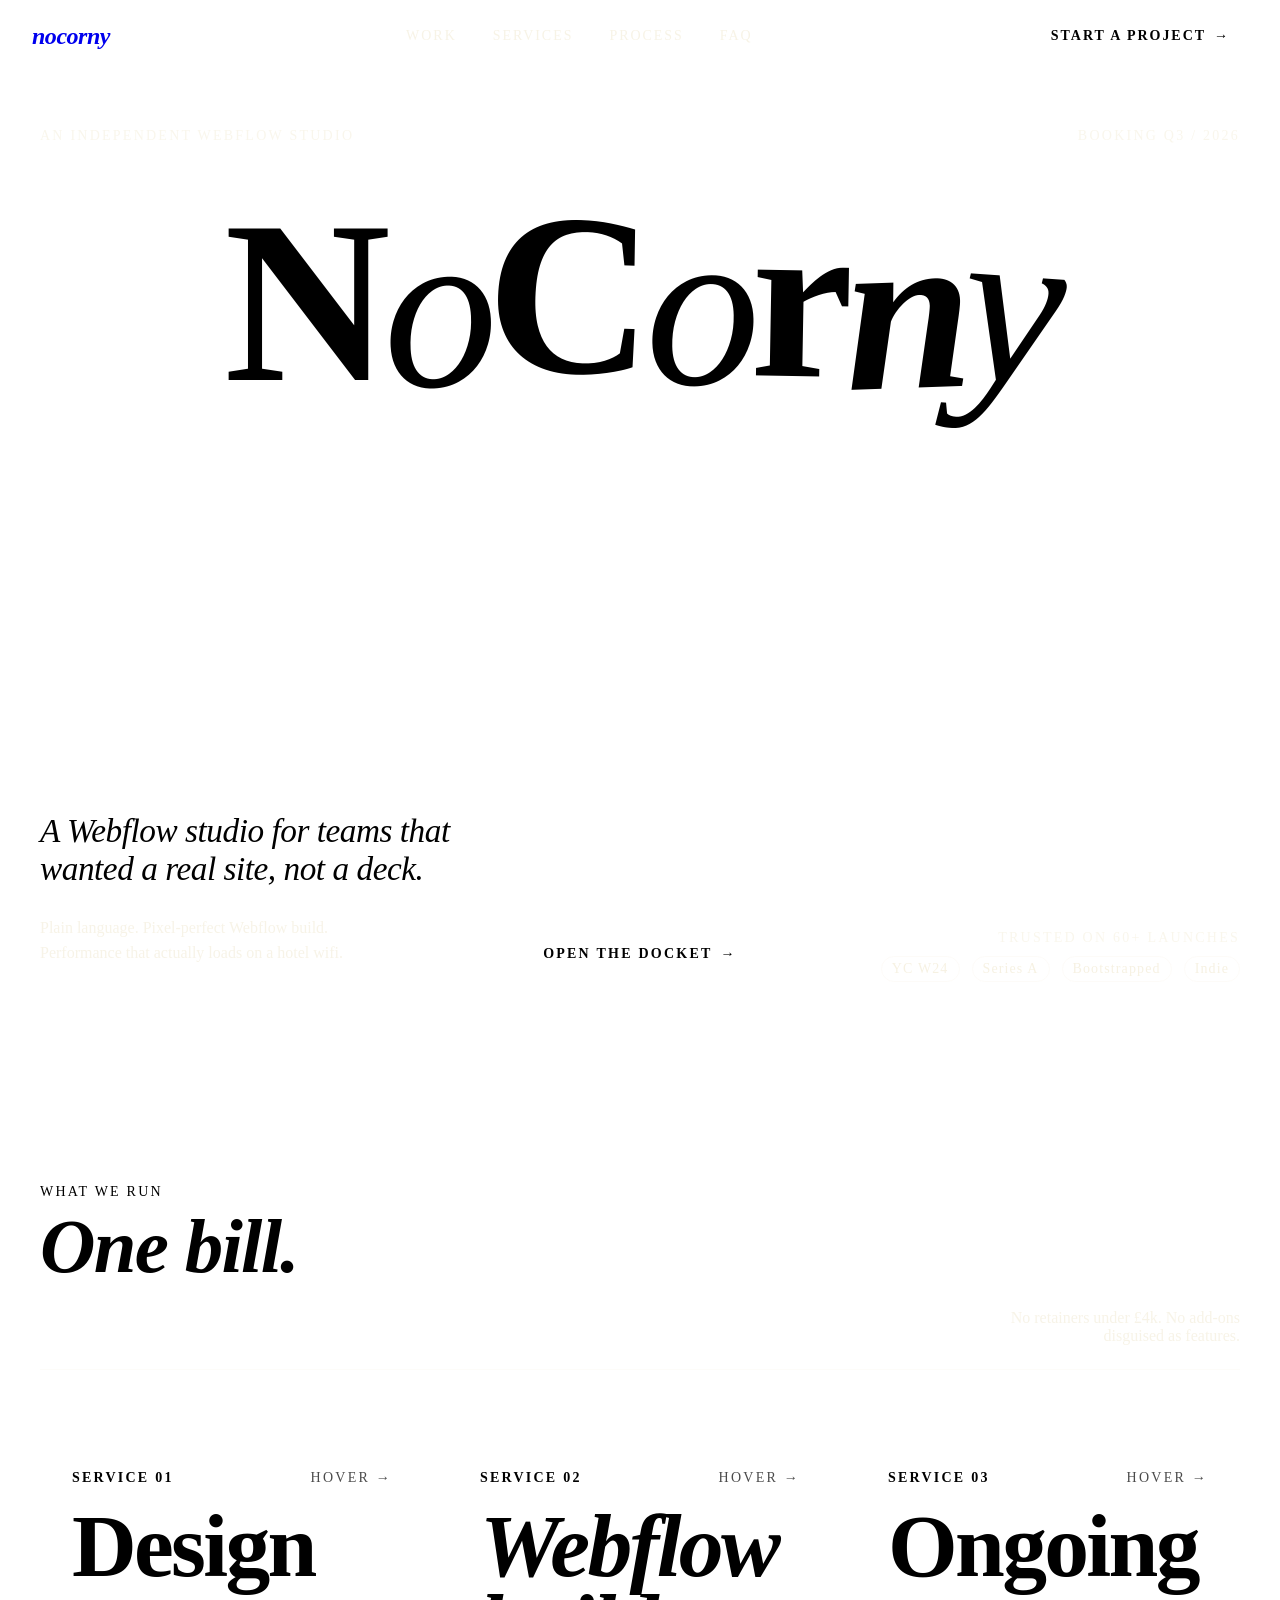
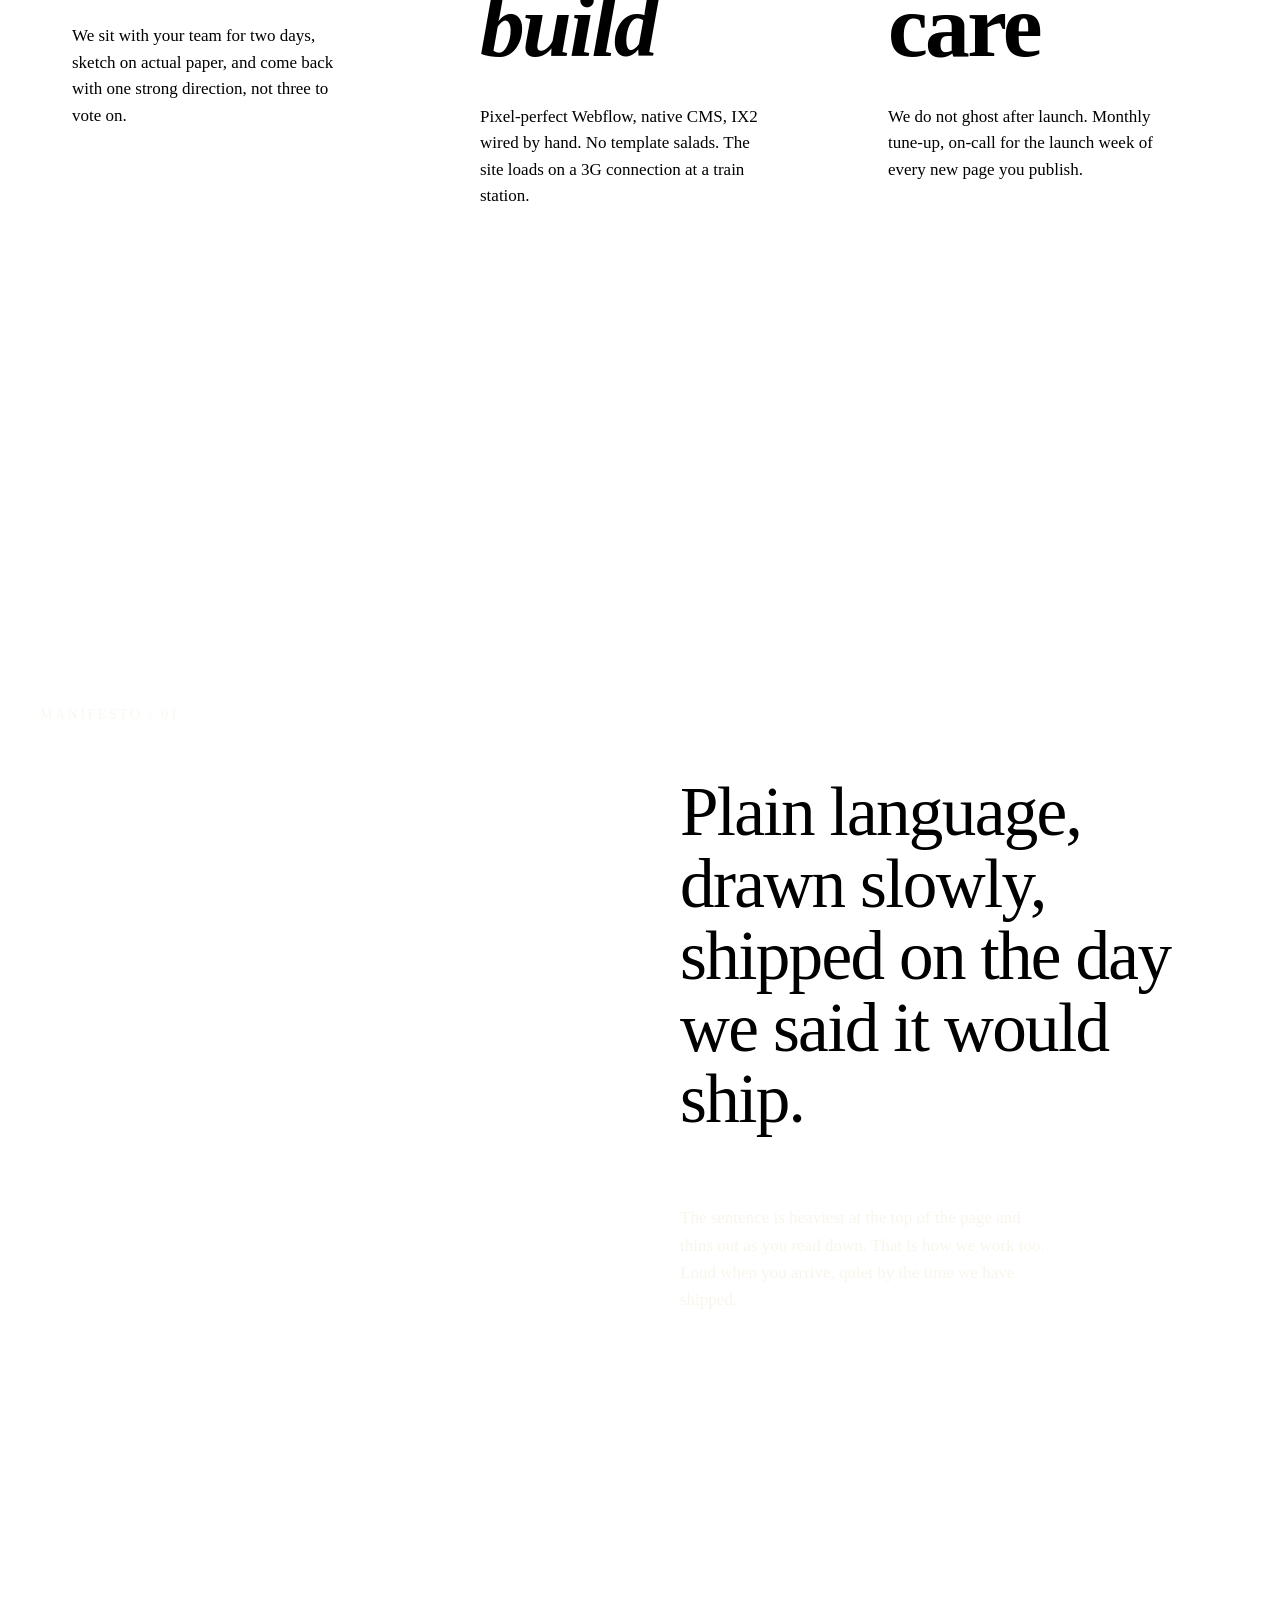
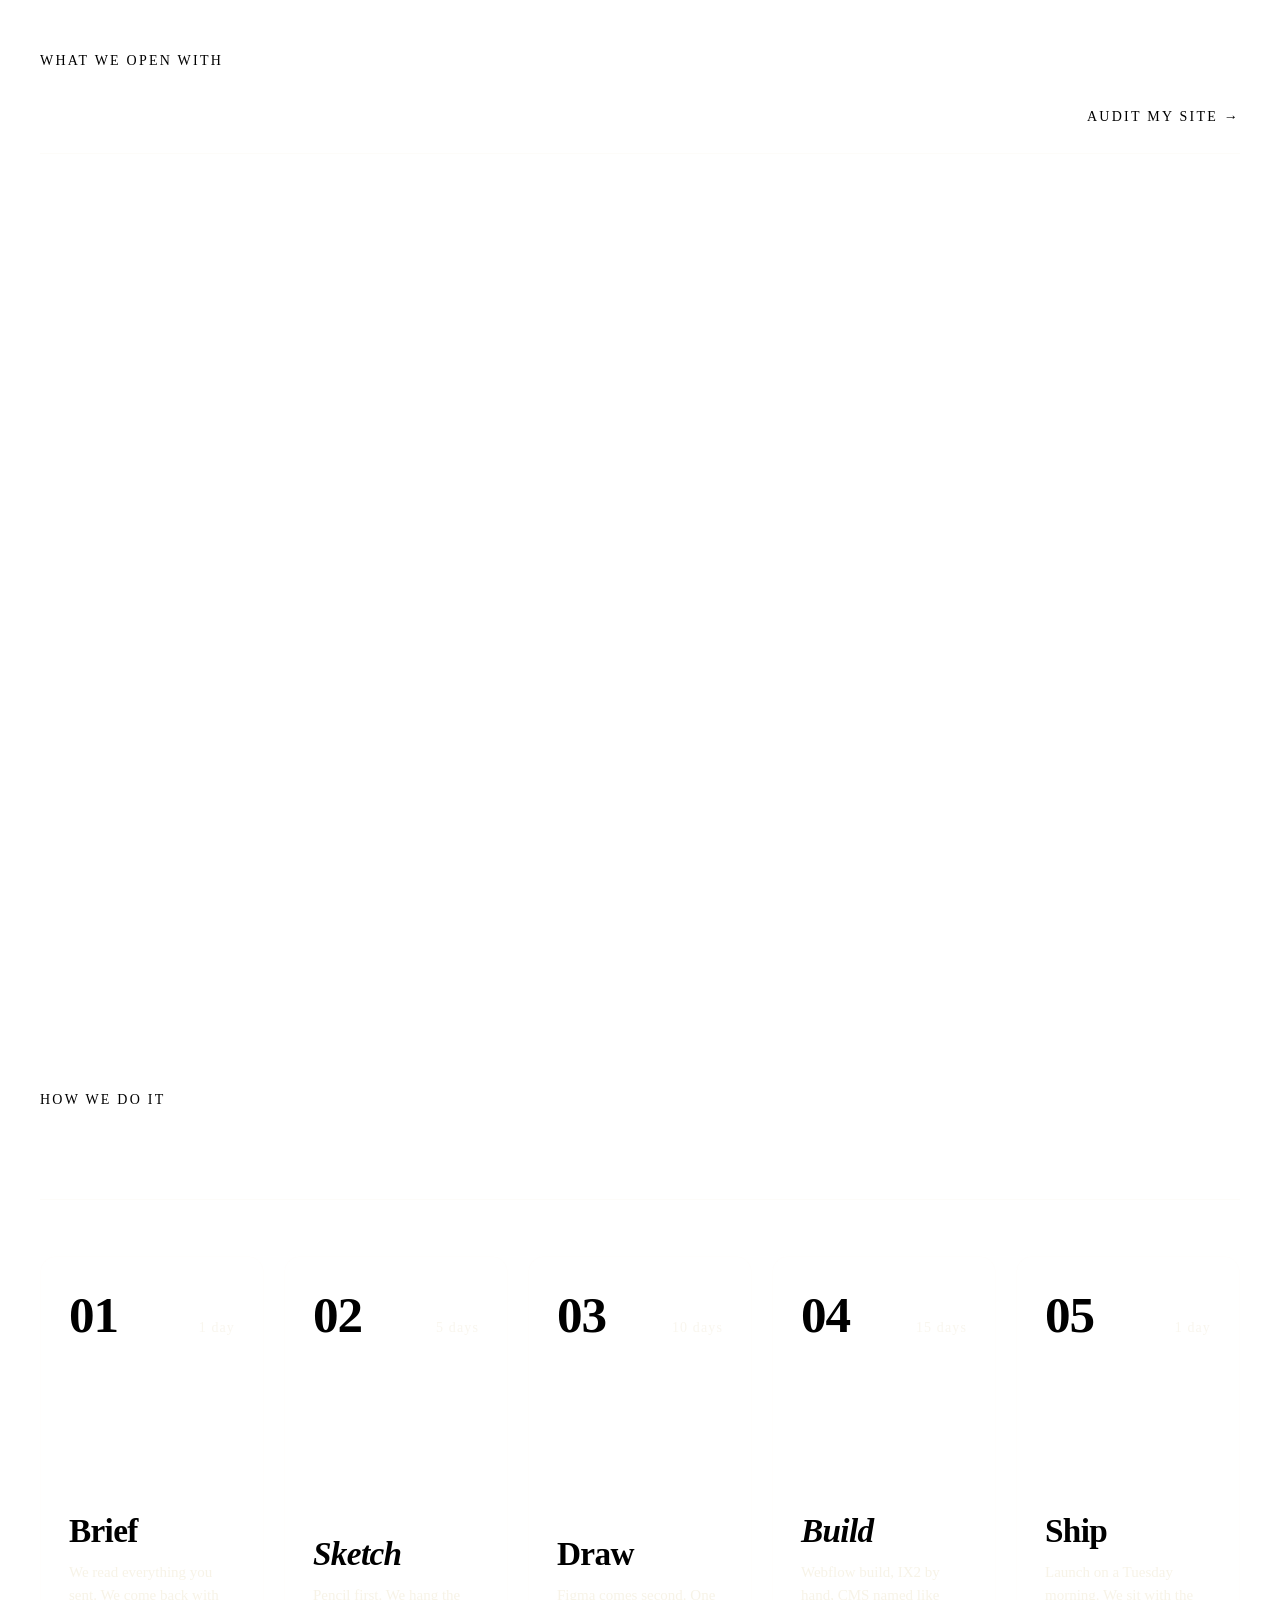
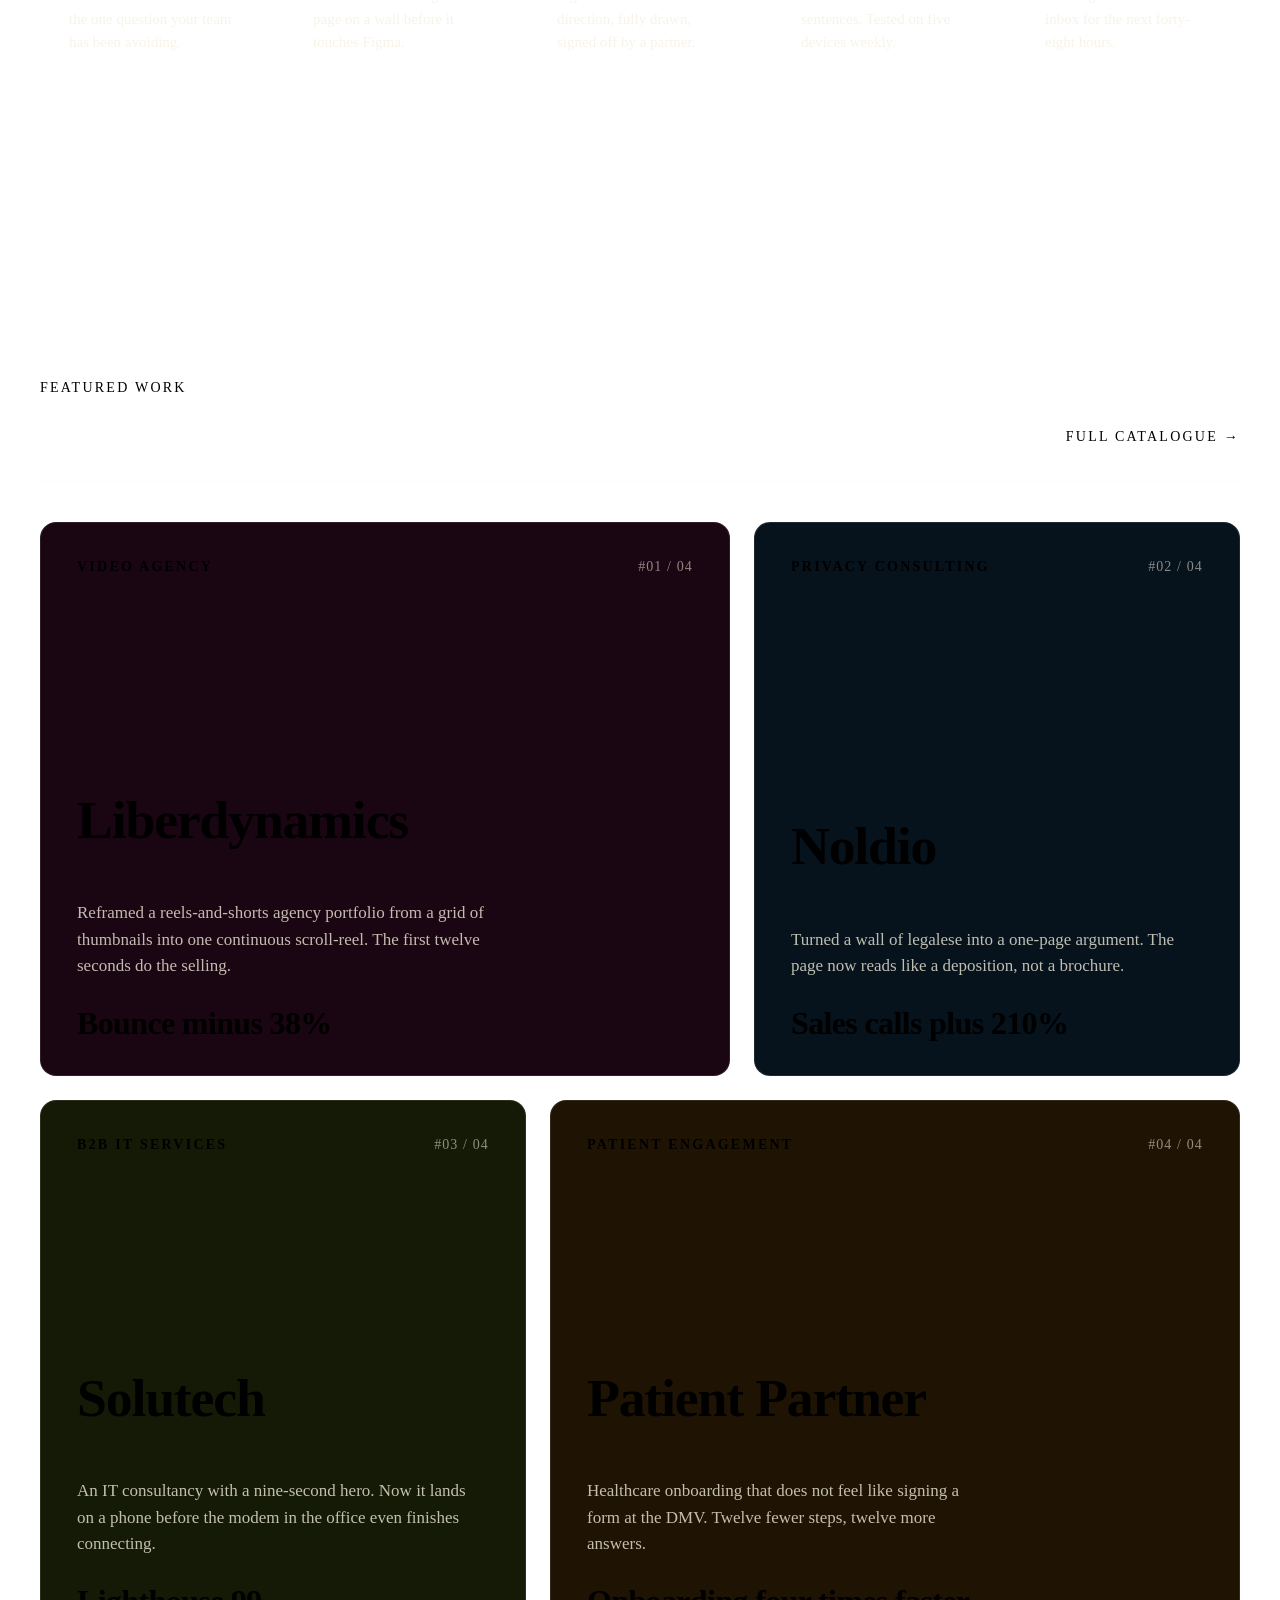
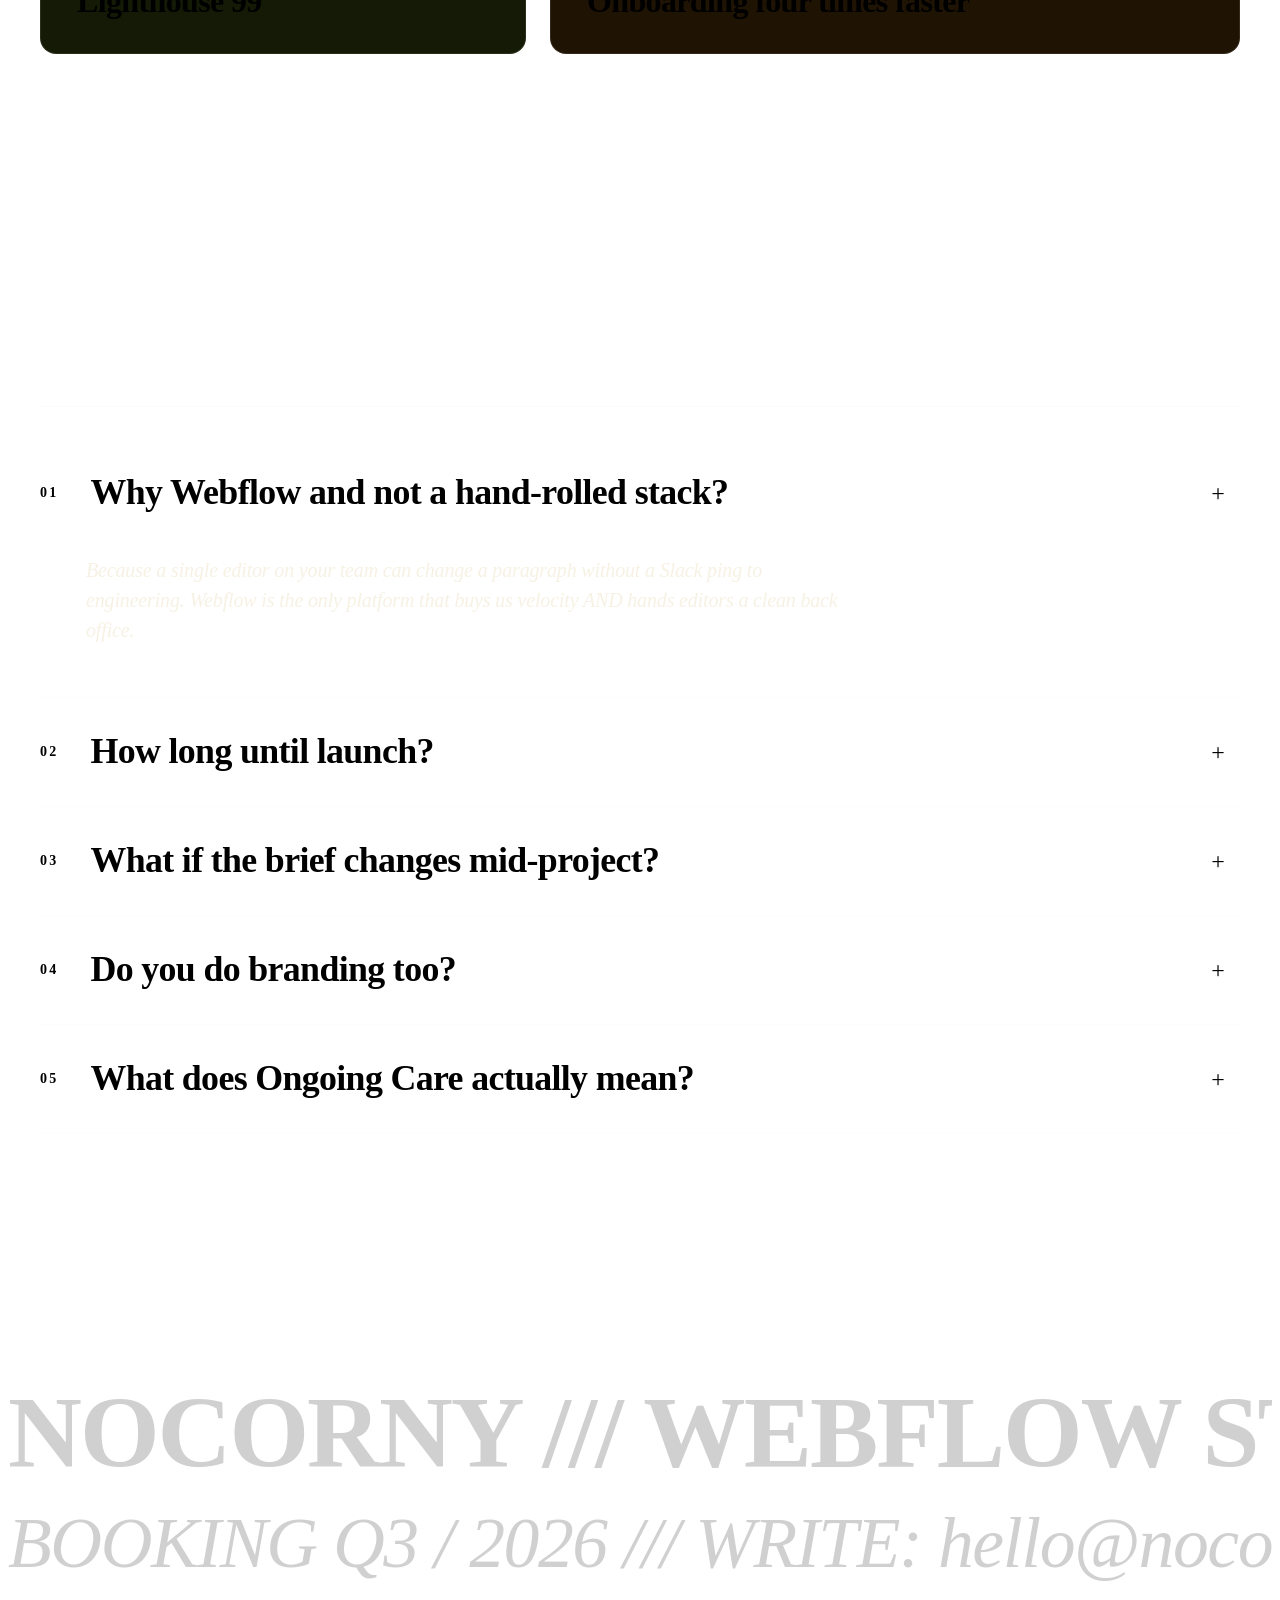
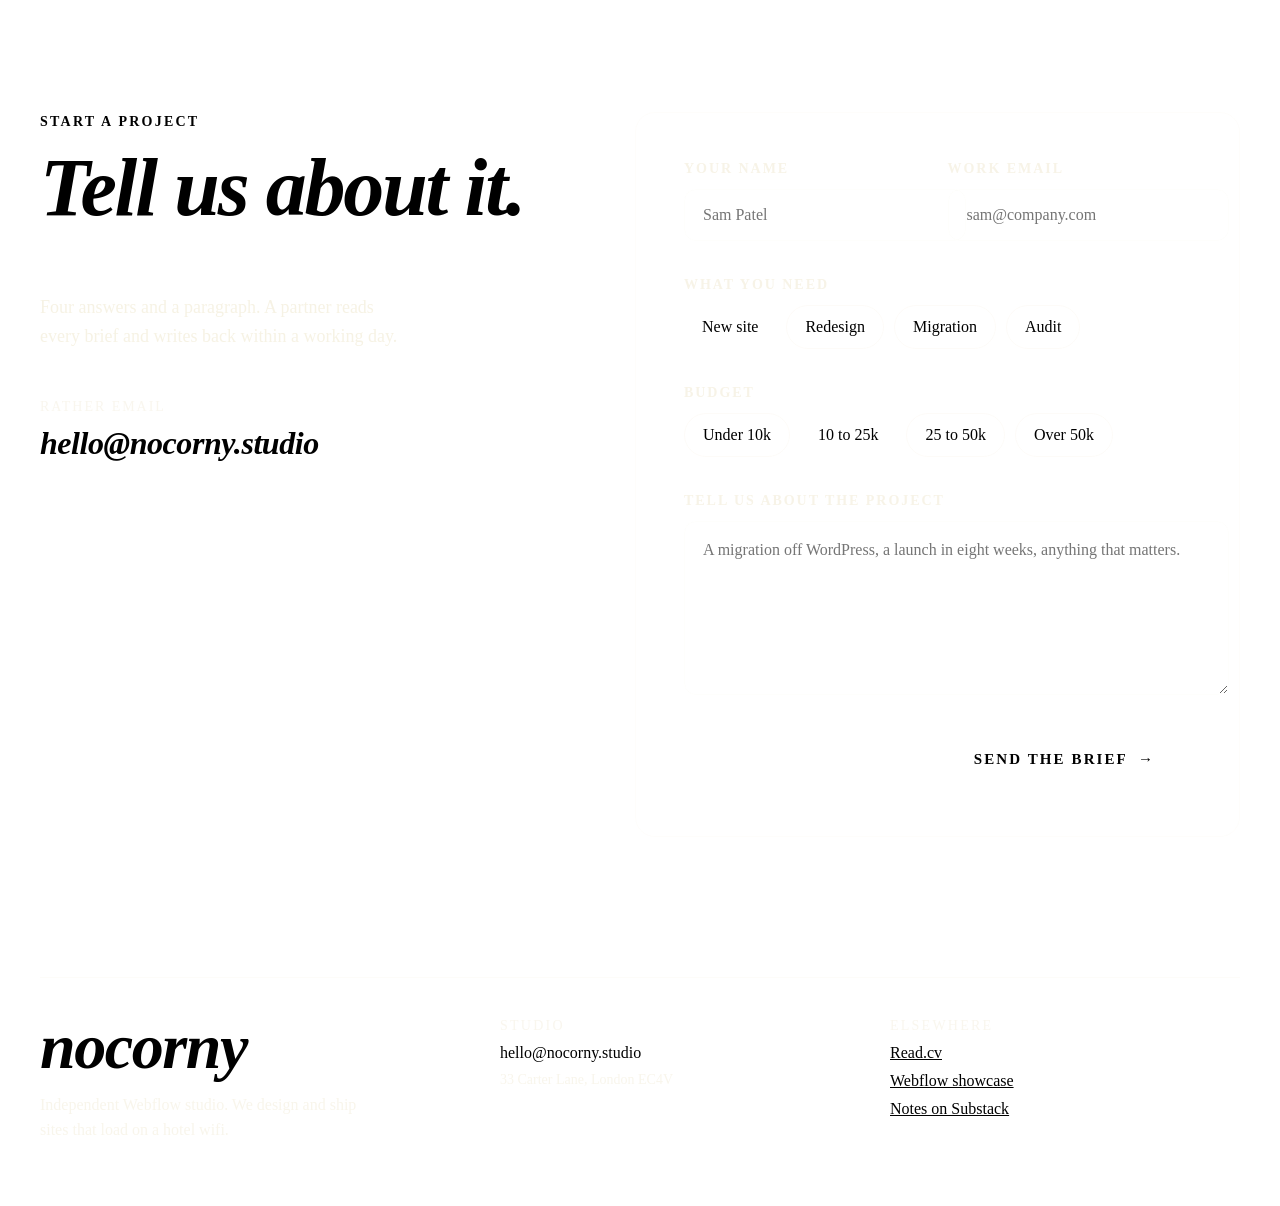
==== commit f8ef84c0: "nocorny: add /work case-studies route + polish round 3 - new /work page with full case studies for L" ====
--- a/nocorny/index.html
+++ b/nocorny/index.html
@@ -1 +1 @@
-<!DOCTYPE html><!--7saxo9NLKnNswAvJ_3eRR--><html lang="en" class="__variable_31a273 __variable_9ee68e __variable_3baa3c"><head><meta charSet="utf-8"/><meta name="viewport" content="width=device-width, initial-scale=1"/><link rel="preload" href="/landings/nocorny/_next/static/media/558ca1a6aa3cb55e-s.p.woff2" as="font" crossorigin="" type="font/woff2"/><link rel="preload" href="/landings/nocorny/_next/static/media/6ba5f591ae6c56f6-s.p.woff2" as="font" crossorigin="" type="font/woff2"/><link rel="preload" href="/landings/nocorny/_next/static/media/af4bf8399d1aacdf-s.p.woff2" as="font" crossorigin="" type="font/woff2"/><link rel="preload" href="/landings/nocorny/_next/static/media/e4af272ccee01ff0-s.p.woff2" as="font" crossorigin="" type="font/woff2"/><link rel="stylesheet" href="/landings/nocorny/_next/static/css/c971699e6692a6c7.css" data-precedence="next"/><link rel="preload" as="script" fetchPriority="low" href="/landings/nocorny/_next/static/chunks/webpack-60f62b93d537f47d.js"/><script src="/landings/nocorny/_next/static/chunks/4bd1b696-c023c6e3521b1417.js" async=""></script><script src="/landings/nocorny/_next/static/chunks/255-94621c5de214af81.js" async=""></script><script src="/landings/nocorny/_next/static/chunks/main-app-de8f004b34465316.js" async=""></script><script src="/landings/nocorny/_next/static/chunks/390-06acefbd17387f1b.js" async=""></script><script src="/landings/nocorny/_next/static/chunks/app/page-0af5532142f31a84.js" async=""></script><meta name="next-size-adjust" content=""/><title>NoCorny. A Webflow studio without the buzzwords.</title><meta name="description" content="We design and build Webflow sites for startups and B2B teams. Plain language, real performance, ongoing care once it ships."/><script src="/landings/nocorny/_next/static/chunks/polyfills-42372ed130431b0a.js" noModule=""></script></head><body class="grain"><div hidden=""><!--$--><!--/$--></div><main class="nc-flat relative"><div class="nc-cursor" data-state="idle" style="display:none" aria-hidden="true"><span class="nc-cursor-label"></span></div><header style="position:fixed;inset:0 0 auto 0;z-index:50;background-color:transparent;backdrop-filter:none;-webkit-backdrop-filter:none;border-bottom:1px solid transparent;transition:background-color 200ms cubic-bezier(0.16,1,0.3,1), border-color 200ms cubic-bezier(0.16,1,0.3,1)"><div style="display:flex;align-items:center;justify-content:space-between;height:72px;padding:0 32px;max-width:1600px;margin:0 auto"><a href="#top" style="display:inline-flex;align-items:baseline;gap:8px;text-decoration:none"><span style="font-family:var(--font-fraunces);font-weight:800;font-style:italic;font-size:24px;color:var(--color-paper);letter-spacing:-0.02em">nocorny</span><span aria-hidden="true" style="width:8px;height:8px;border-radius:50%;background-color:var(--color-lime);animation:nc-pulse 1.8s cubic-bezier(0.16,1,0.3,1) infinite"></span></a><nav aria-label="Primary" style="display:flex;gap:8px"><a href="#work" style="font-family:var(--font-mono);font-size:14px;letter-spacing:0.14em;text-transform:uppercase;color:rgba(244,238,221,0.72);padding:8px 14px;border-radius:999px;text-decoration:none;transition:color 150ms cubic-bezier(0.16,1,0.3,1)">Work</a><a href="#services" style="font-family:var(--font-mono);font-size:14px;letter-spacing:0.14em;text-transform:uppercase;color:rgba(244,238,221,0.72);padding:8px 14px;border-radius:999px;text-decoration:none;transition:color 150ms cubic-bezier(0.16,1,0.3,1)">Services</a><a href="#process" style="font-family:var(--font-mono);font-size:14px;letter-spacing:0.14em;text-transform:uppercase;color:rgba(244,238,221,0.72);padding:8px 14px;border-radius:999px;text-decoration:none;transition:color 150ms cubic-bezier(0.16,1,0.3,1)">Process</a><a href="#faq" style="font-family:var(--font-mono);font-size:14px;letter-spacing:0.14em;text-transform:uppercase;color:rgba(244,238,221,0.72);padding:8px 14px;border-radius:999px;text-decoration:none;transition:color 150ms cubic-bezier(0.16,1,0.3,1)">FAQ</a></nav><a href="#contact" data-cursor="Brief us" style="display:inline-flex;align-items:center;gap:8px;font-family:var(--font-mono);font-size:14px;letter-spacing:0.14em;text-transform:uppercase;font-weight:700;color:var(--color-ink);background-color:var(--color-lime);padding:10px 18px;border-radius:999px;text-decoration:none">Start a project <span aria-hidden="true">→</span></a></div></header><section id="top" style="position:relative;min-height:100vh;padding-top:120px;overflow:hidden"><div aria-hidden="true" class="nc-hero-bg"></div><div style="display:flex;justify-content:space-between;padding:0 32px;font-family:var(--font-mono);font-size:14px;letter-spacing:0.16em;text-transform:uppercase;color:rgba(244,238,221,0.55)"><span>An independent webflow studio</span><span style="color:var(--color-cyan)">Booking Q3 / 2026</span></div><div style="position:relative;display:flex;align-items:baseline;justify-content:center;padding:60px 0 40px;min-height:calc(100vh - 360px)"><div style="display:flex;align-items:baseline"><span data-hover="1" style="font-family:var(--font-fraunces);font-weight:900;font-style:normal;font-size:clamp(80px, 18vw, 280px);line-height:0.86;color:var(--color-paper);letter-spacing:-0.04em;display:inline-block;cursor:none;opacity:1;transform:none">N</span><span data-hover="1" style="font-family:var(--font-fraunces);font-weight:500;font-style:italic;font-size:clamp(80px, 18vw, 280px);line-height:0.86;color:var(--color-magenta);letter-spacing:-0.04em;display:inline-block;cursor:none;opacity:1;transform:translateY(6px) rotate(-3deg)">o</span><span data-hover="1" style="font-family:var(--font-fraunces);font-weight:700;font-style:normal;font-size:clamp(80px, 18vw, 280px);line-height:0.86;color:var(--color-paper);letter-spacing:-0.04em;display:inline-block;cursor:none;opacity:1;transform:translateY(-8px) rotate(2deg)">C</span><span data-hover="1" style="font-family:var(--font-fraunces);font-weight:400;font-style:italic;font-size:clamp(80px, 18vw, 280px);line-height:0.86;color:var(--color-cyan);letter-spacing:-0.04em;display:inline-block;cursor:none;opacity:1;transform:translateY(4px) rotate(-1deg)">o</span><span data-hover="1" style="font-family:var(--font-fraunces);font-weight:800;font-style:normal;font-size:clamp(80px, 18vw, 280px);line-height:0.86;color:var(--color-paper);letter-spacing:-0.04em;display:inline-block;cursor:none;opacity:1;transform:translateY(-4px) rotate(1deg)">r</span><span data-hover="1" style="font-family:var(--font-fraunces);font-weight:600;font-style:italic;font-size:clamp(80px, 18vw, 280px);line-height:0.86;color:var(--color-lime);letter-spacing:-0.04em;display:inline-block;cursor:none;opacity:1;transform:translateY(8px) rotate(-2deg)">n</span><span data-hover="1" style="font-family:var(--font-fraunces);font-weight:500;font-style:italic;font-size:clamp(80px, 18vw, 280px);line-height:0.86;color:var(--color-marigold);letter-spacing:-0.04em;display:inline-block;cursor:none;opacity:1;transform:translateY(2px) rotate(4deg)">y</span></div><span style="position:absolute;top:14%;left:10%;transform:scale(0.8);padding:4px 12px;border:1px solid var(--color-magenta);color:var(--color-magenta);font-family:var(--font-mono);font-size:14px;letter-spacing:0.16em;text-transform:uppercase;font-weight:600;background-color:rgba(10,5,18,0.55);backdrop-filter:blur(4px);opacity:0">WEBFLOW</span><span style="position:absolute;top:20%;right:8%;transform:scale(0.8);padding:4px 12px;border:1px solid var(--color-cyan);color:var(--color-cyan);font-family:var(--font-mono);font-size:14px;letter-spacing:0.16em;text-transform:uppercase;font-weight:600;background-color:rgba(10,5,18,0.55);backdrop-filter:blur(4px);opacity:0">B2B + STARTUPS</span><span style="position:absolute;bottom:30%;right:12%;transform:scale(0.8);padding:4px 12px;border:1px solid var(--color-lime);color:var(--color-lime);font-family:var(--font-mono);font-size:14px;letter-spacing:0.16em;text-transform:uppercase;font-weight:600;background-color:rgba(10,5,18,0.55);backdrop-filter:blur(4px);opacity:0">NO BUZZWORDS</span><span style="position:absolute;bottom:26%;left:8%;transform:scale(0.8);padding:4px 12px;border:1px solid var(--color-marigold);color:var(--color-marigold);font-family:var(--font-mono);font-size:14px;letter-spacing:0.16em;text-transform:uppercase;font-weight:600;background-color:rgba(10,5,18,0.55);backdrop-filter:blur(4px);opacity:0">SHIP IN 6 WEEKS</span><span aria-hidden="true" style="position:absolute;top:10%;right:6%;width:120px;height:2px;background-color:var(--color-cyan);transform:rotate(34deg)"></span><span aria-hidden="true" style="position:absolute;bottom:16%;left:8%;width:160px;height:1px;background-color:var(--color-magenta);transform:rotate(-12deg)"></span></div><div style="display:grid;grid-template-columns:1fr auto 1fr;align-items:end;gap:32px;padding:0 32px 60px"><div><h1 style="font-family:var(--font-fraunces);font-weight:500;font-style:italic;font-size:clamp(24px, 2.6vw, 36px);line-height:1.16;color:var(--color-paper);letter-spacing:-0.014em;max-width:30ch">A Webflow studio for teams that wanted a real site, not a deck.</h1><p style="font-family:var(--font-inter);font-size:16px;line-height:1.55;color:rgba(244,238,221,0.7);max-width:44ch;margin-top:16px">Plain language. Pixel-perfect Webflow build. Performance that actually loads on a hotel wifi.</p></div><a href="#contact" data-cursor="Open" style="display:inline-flex;align-items:center;gap:8px;background-color:var(--color-lime);color:var(--color-ink);font-family:var(--font-mono);font-size:14px;letter-spacing:0.16em;text-transform:uppercase;font-weight:700;padding:20px 28px;border-radius:999px;text-decoration:none">Open the docket <span aria-hidden="true">→</span></a><div style="text-align:right"><span style="font-family:var(--font-mono);font-size:14px;letter-spacing:0.16em;text-transform:uppercase;color:rgba(244,238,221,0.55);display:block">Trusted on 60+ launches</span><div style="display:flex;gap:12px;justify-content:flex-end;margin-top:10px;flex-wrap:wrap"><span style="font-family:var(--font-mono);font-size:14px;letter-spacing:0.08em;color:rgba(244,238,221,0.85);border:1px solid rgba(244,238,221,0.22);padding:4px 10px;border-radius:999px">YC W24</span><span style="font-family:var(--font-mono);font-size:14px;letter-spacing:0.08em;color:rgba(244,238,221,0.85);border:1px solid rgba(244,238,221,0.22);padding:4px 10px;border-radius:999px">Series A</span><span style="font-family:var(--font-mono);font-size:14px;letter-spacing:0.08em;color:rgba(244,238,221,0.85);border:1px solid rgba(244,238,221,0.22);padding:4px 10px;border-radius:999px">Bootstrapped</span><span style="font-family:var(--font-mono);font-size:14px;letter-spacing:0.08em;color:rgba(244,238,221,0.85);border:1px solid rgba(244,238,221,0.22);padding:4px 10px;border-radius:999px">Indie</span></div></div></div></section><section id="services" style="position:relative;padding:140px 32px 120px"><header style="display:grid;grid-template-columns:1fr auto;gap:40px;align-items:end;padding-bottom:24px;border-bottom:1px solid rgba(244,238,221,0.18)"><div><span style="font-family:var(--font-mono);font-size:14px;letter-spacing:0.16em;text-transform:uppercase;color:var(--color-cyan)">What we run</span><h2 style="margin-top:12px;font-family:var(--font-fraunces);font-weight:800;font-size:clamp(48px, 6vw, 96px);line-height:0.9;color:var(--color-paper);letter-spacing:-0.022em"><span style="font-family:var(--font-fraunces);font-weight:800;color:var(--color-paper)"></span> <span style="font-style:italic;color:var(--color-magenta)">One bill.</span></h2></div><span style="font-family:var(--font-inter);font-size:16px;color:rgba(244,238,221,0.7);max-width:32ch;text-align:right">No retainers under £4k. No add-ons disguised as features.</span></header><div style="margin-top:64px;display:grid;grid-template-columns:repeat(3, minmax(0, 1fr));gap:24px"><article data-cursor="" style="position:relative;height:500px;border-radius:16px;background-color:var(--color-magenta);color:var(--color-ink);padding:36px 32px;display:flex;flex-direction:column;justify-content:space-between;overflow:hidden;cursor:none;transition:transform 360ms cubic-bezier(0.16,1,0.3,1);transform:translateY(0)"><div style="display:flex;justify-content:space-between;align-items:baseline"><span style="font-family:var(--font-mono);font-size:14px;letter-spacing:0.16em;text-transform:uppercase;font-weight:700">Service <!-- -->01</span><span aria-hidden="true" style="display:inline-flex;align-items:center;gap:8px;font-family:var(--font-mono);font-size:14px;letter-spacing:0.16em;text-transform:uppercase;opacity:0.7;transition:transform 300ms cubic-bezier(0.16,1,0.3,1), opacity 200ms cubic-bezier(0.16,1,0.3,1);transform:translateX(0)">Hover<!-- --> →</span></div><div style="position:relative;flex:1;margin-top:20px"><span style="display:block;font-family:var(--font-fraunces);font-weight:800;font-style:normal;font-size:clamp(56px, 7vw, 96px);line-height:0.9;letter-spacing:-0.03em">Design</span><div style="position:relative;margin-top:20px;min-height:180px"><p style="position:absolute;inset:0;font-family:var(--font-inter);font-size:17px;line-height:1.55;max-width:34ch;opacity:1;transform:none">We sit with your team for two days, sketch on actual paper, and come back with one strong direction, not three to vote on.</p></div></div></article><article data-cursor="" style="position:relative;height:500px;border-radius:16px;background-color:var(--color-cyan);color:var(--color-ink);padding:36px 32px;display:flex;flex-direction:column;justify-content:space-between;overflow:hidden;cursor:none;transition:transform 360ms cubic-bezier(0.16,1,0.3,1);transform:translateY(0)"><div style="display:flex;justify-content:space-between;align-items:baseline"><span style="font-family:var(--font-mono);font-size:14px;letter-spacing:0.16em;text-transform:uppercase;font-weight:700">Service <!-- -->02</span><span aria-hidden="true" style="display:inline-flex;align-items:center;gap:8px;font-family:var(--font-mono);font-size:14px;letter-spacing:0.16em;text-transform:uppercase;opacity:0.7;transition:transform 300ms cubic-bezier(0.16,1,0.3,1), opacity 200ms cubic-bezier(0.16,1,0.3,1);transform:translateX(0)">Hover<!-- --> →</span></div><div style="position:relative;flex:1;margin-top:20px"><span style="display:block;font-family:var(--font-fraunces);font-weight:800;font-style:italic;font-size:clamp(56px, 7vw, 96px);line-height:0.9;letter-spacing:-0.03em">Webflow build</span><div style="position:relative;margin-top:20px;min-height:180px"><p style="position:absolute;inset:0;font-family:var(--font-inter);font-size:17px;line-height:1.55;max-width:34ch;opacity:1;transform:none">Pixel-perfect Webflow, native CMS, IX2 wired by hand. No template salads. The site loads on a 3G connection at a train station.</p></div></div></article><article data-cursor="" style="position:relative;height:500px;border-radius:16px;background-color:var(--color-lime);color:var(--color-ink);padding:36px 32px;display:flex;flex-direction:column;justify-content:space-between;overflow:hidden;cursor:none;transition:transform 360ms cubic-bezier(0.16,1,0.3,1);transform:translateY(0)"><div style="display:flex;justify-content:space-between;align-items:baseline"><span style="font-family:var(--font-mono);font-size:14px;letter-spacing:0.16em;text-transform:uppercase;font-weight:700">Service <!-- -->03</span><span aria-hidden="true" style="display:inline-flex;align-items:center;gap:8px;font-family:var(--font-mono);font-size:14px;letter-spacing:0.16em;text-transform:uppercase;opacity:0.7;transition:transform 300ms cubic-bezier(0.16,1,0.3,1), opacity 200ms cubic-bezier(0.16,1,0.3,1);transform:translateX(0)">Hover<!-- --> →</span></div><div style="position:relative;flex:1;margin-top:20px"><span style="display:block;font-family:var(--font-fraunces);font-weight:800;font-style:normal;font-size:clamp(56px, 7vw, 96px);line-height:0.9;letter-spacing:-0.03em">Ongoing care</span><div style="position:relative;margin-top:20px;min-height:180px"><p style="position:absolute;inset:0;font-family:var(--font-inter);font-size:17px;line-height:1.55;max-width:34ch;opacity:1;transform:none">We do not ghost after launch. Monthly tune-up, on-call for the launch week of every new page you publish.</p></div></div></article></div></section><section id="manifesto" style="position:relative;padding:180px 32px;background-color:var(--color-ink-2);border-top:1px solid rgba(244,238,221,0.10);border-bottom:1px solid rgba(244,238,221,0.10)"><div style="max-width:1280px;margin:0 auto;display:grid;grid-template-columns:1fr 1fr;gap:80px;align-items:start"><span style="font-family:var(--font-mono);font-size:14px;letter-spacing:0.18em;text-transform:uppercase;color:rgba(244,238,221,0.45)">Manifesto / 01</span><div><p style="font-family:var(--font-fraunces);font-variation-settings:&quot;wght&quot; 800;font-size:clamp(40px, 5.4vw, 84px);line-height:1.04;letter-spacing:-0.024em;color:var(--color-paper);max-width:22ch">Plain language, drawn slowly, shipped on the day we said it would ship.</p><p style="margin-top:40px;font-family:var(--font-inter);font-size:17px;line-height:1.6;color:rgba(244,238,221,0.6);max-width:44ch">Scroll the page and watch the sentence thin. Stop scrolling and it returns to weight. That is how we work too. Loud when standing still, quiet on the way.</p></div></div></section><section style="position:relative;padding:140px 32px 120px"><header style="display:grid;grid-template-columns:1fr auto;gap:40px;align-items:end;padding-bottom:24px;border-bottom:1px solid rgba(244,238,221,0.18)"><div><span style="font-family:var(--font-mono);font-size:14px;letter-spacing:0.16em;text-transform:uppercase;color:var(--color-cyan)">What we open with</span><h2 style="margin-top:16px;font-family:var(--font-fraunces);font-weight:800;font-size:clamp(48px, 5.6vw, 96px);line-height:0.94;color:var(--color-paper);letter-spacing:-0.024em;max-width:22ch"></h2></div><a href="#contact" data-cursor="Audit" style="font-family:var(--font-mono);font-size:14px;letter-spacing:0.16em;text-transform:uppercase;color:var(--color-paper);border-bottom:1px solid var(--color-lime);padding-bottom:4px;text-decoration:none;white-space:nowrap">Audit my site →</a></header><div style="margin-top:56px;display:grid;grid-template-columns:repeat(12, minmax(0, 1fr));gap:20px;grid-auto-rows:minmax(300px, auto)"><article data-cursor="Reveal" style="grid-column:span 5;grid-row:span 1;position:relative;background-color:var(--color-ink-2);border-radius:16px;padding:36px 32px;overflow:hidden;border:1px solid rgba(244,238,221,0.08);cursor:none;opacity:0;transform:translateY(20px) rotate(-1.5deg)"><div style="display:flex;justify-content:space-between;align-items:baseline"><span style="font-family:var(--font-mono);font-size:14px;letter-spacing:0.16em;text-transform:uppercase;color:var(--color-magenta);font-weight:700">Performance</span></div><div style="position:relative;margin-top:32px;min-height:160px"><p style="position:absolute;inset:0;font-family:var(--font-fraunces);font-style:italic;font-weight:500;font-size:clamp(22px, 2vw, 30px);line-height:1.36;color:rgba(244,238,221,0.78);letter-spacing:-0.012em;display:flex;align-items:center"><span aria-hidden="true" style="margin-right:10px;color:var(--color-magenta);font-style:normal;font-family:var(--font-mono);font-size:14px;font-weight:700">BEFORE</span>Hero takes 4.2 s to paint. Bounce rate quietly creeps up.</p><p style="position:absolute;inset:0;font-family:var(--font-fraunces);font-weight:600;font-size:clamp(22px, 2vw, 30px);line-height:1.36;color:var(--color-magenta);letter-spacing:-0.012em;display:flex;align-items:center"><span aria-hidden="true" style="margin-right:10px;color:var(--color-paper);font-family:var(--font-mono);font-size:14px;font-weight:700">AFTER</span>Sub-second LCP. Lighthouse 98+. Verified on a phone, not a Mac.</p></div><div aria-hidden="true" style="position:absolute;left:24px;right:24px;bottom:20px;height:2px;background-color:var(--color-magenta);transform-origin:left center"></div></article><article data-cursor="Reveal" style="grid-column:span 7;grid-row:span 1;position:relative;background-color:var(--color-ink-2);border-radius:16px;padding:36px 32px;overflow:hidden;border:1px solid rgba(244,238,221,0.08);cursor:none;opacity:0;transform:translateY(20px) rotate(1.5deg)"><div style="display:flex;justify-content:space-between;align-items:baseline"><span style="font-family:var(--font-mono);font-size:14px;letter-spacing:0.16em;text-transform:uppercase;color:var(--color-cyan);font-weight:700">Devices</span></div><div style="position:relative;margin-top:32px;min-height:160px"><p style="position:absolute;inset:0;font-family:var(--font-fraunces);font-style:italic;font-weight:500;font-size:clamp(22px, 2vw, 30px);line-height:1.36;color:rgba(244,238,221,0.78);letter-spacing:-0.012em;display:flex;align-items:center"><span aria-hidden="true" style="margin-right:10px;color:var(--color-cyan);font-style:normal;font-family:var(--font-mono);font-size:14px;font-weight:700">BEFORE</span>Site holds on a MacBook, falls apart on a hotel TV browser.</p><p style="position:absolute;inset:0;font-family:var(--font-fraunces);font-weight:600;font-size:clamp(22px, 2vw, 30px);line-height:1.36;color:var(--color-cyan);letter-spacing:-0.012em;display:flex;align-items:center"><span aria-hidden="true" style="margin-right:10px;color:var(--color-paper);font-family:var(--font-mono);font-size:14px;font-weight:700">AFTER</span>Tested on five real devices weekly. Includes the iPad nobody updated.</p></div><div aria-hidden="true" style="position:absolute;left:24px;right:24px;bottom:20px;height:2px;background-color:var(--color-cyan);transform-origin:left center"></div></article><article data-cursor="Reveal" style="grid-column:span 4;grid-row:span 1;position:relative;background-color:var(--color-ink-2);border-radius:16px;padding:36px 32px;overflow:hidden;border:1px solid rgba(244,238,221,0.08);cursor:none;opacity:0;transform:translateY(20px) rotate(-1.5deg)"><div style="display:flex;justify-content:space-between;align-items:baseline"><span style="font-family:var(--font-mono);font-size:14px;letter-spacing:0.16em;text-transform:uppercase;color:var(--color-lime);font-weight:700">CMS</span></div><div style="position:relative;margin-top:32px;min-height:160px"><p style="position:absolute;inset:0;font-family:var(--font-fraunces);font-style:italic;font-weight:500;font-size:clamp(22px, 2vw, 30px);line-height:1.36;color:rgba(244,238,221,0.78);letter-spacing:-0.012em;display:flex;align-items:center"><span aria-hidden="true" style="margin-right:10px;color:var(--color-lime);font-style:normal;font-family:var(--font-mono);font-size:14px;font-weight:700">BEFORE</span>Editors are scared to update copy. They Slack you the changes.</p><p style="position:absolute;inset:0;font-family:var(--font-fraunces);font-weight:600;font-size:clamp(22px, 2vw, 30px);line-height:1.36;color:var(--color-lime);letter-spacing:-0.012em;display:flex;align-items:center"><span aria-hidden="true" style="margin-right:10px;color:var(--color-paper);font-family:var(--font-mono);font-size:14px;font-weight:700">AFTER</span>Fields named like sentences. Editors ship without opening Webflow chat.</p></div><div aria-hidden="true" style="position:absolute;left:24px;right:24px;bottom:20px;height:2px;background-color:var(--color-lime);transform-origin:left center"></div></article><article data-cursor="Reveal" style="grid-column:span 5;grid-row:span 1;position:relative;background-color:var(--color-ink-2);border-radius:16px;padding:36px 32px;overflow:hidden;border:1px solid rgba(244,238,221,0.08);cursor:none;opacity:0;transform:translateY(20px) rotate(1.5deg)"><div style="display:flex;justify-content:space-between;align-items:baseline"><span style="font-family:var(--font-mono);font-size:14px;letter-spacing:0.16em;text-transform:uppercase;color:var(--color-marigold);font-weight:700">Modular</span></div><div style="position:relative;margin-top:32px;min-height:160px"><p style="position:absolute;inset:0;font-family:var(--font-fraunces);font-style:italic;font-weight:500;font-size:clamp(22px, 2vw, 30px);line-height:1.36;color:rgba(244,238,221,0.78);letter-spacing:-0.012em;display:flex;align-items:center"><span aria-hidden="true" style="margin-right:10px;color:var(--color-marigold);font-style:normal;font-family:var(--font-mono);font-size:14px;font-weight:700">BEFORE</span>Every new page is a one-off. Three months in, the site contradicts itself.</p><p style="position:absolute;inset:0;font-family:var(--font-fraunces);font-weight:600;font-size:clamp(22px, 2vw, 30px);line-height:1.36;color:var(--color-marigold);letter-spacing:-0.012em;display:flex;align-items:center"><span aria-hidden="true" style="margin-right:10px;color:var(--color-paper);font-family:var(--font-mono);font-size:14px;font-weight:700">AFTER</span>Twelve blocks. Three layouts. Anything new is composed, not invented.</p></div><div aria-hidden="true" style="position:absolute;left:24px;right:24px;bottom:20px;height:2px;background-color:var(--color-marigold);transform-origin:left center"></div></article><article data-cursor="Reveal" style="grid-column:span 3;grid-row:span 1;position:relative;background-color:var(--color-ink-2);border-radius:16px;padding:36px 32px;overflow:hidden;border:1px solid rgba(244,238,221,0.08);cursor:none;opacity:0;transform:translateY(20px) rotate(-1.5deg)"><div style="display:flex;justify-content:space-between;align-items:baseline"><span style="font-family:var(--font-mono);font-size:14px;letter-spacing:0.16em;text-transform:uppercase;color:var(--color-violet);font-weight:700">SEO</span></div><div style="position:relative;margin-top:32px;min-height:160px"><p style="position:absolute;inset:0;font-family:var(--font-fraunces);font-style:italic;font-weight:500;font-size:clamp(22px, 2vw, 30px);line-height:1.36;color:rgba(244,238,221,0.78);letter-spacing:-0.012em;display:flex;align-items:center"><span aria-hidden="true" style="margin-right:10px;color:var(--color-violet);font-style:normal;font-family:var(--font-mono);font-size:14px;font-weight:700">BEFORE</span>Pretty site, ranks for nothing. Schema is a guess.</p><p style="position:absolute;inset:0;font-family:var(--font-fraunces);font-weight:600;font-size:clamp(22px, 2vw, 30px);line-height:1.36;color:var(--color-violet);letter-spacing:-0.012em;display:flex;align-items:center"><span aria-hidden="true" style="margin-right:10px;color:var(--color-paper);font-family:var(--font-mono);font-size:14px;font-weight:700">AFTER</span>Schema audited. Pages structured for the prompts your buyers actually type.</p></div><div aria-hidden="true" style="position:absolute;left:24px;right:24px;bottom:20px;height:2px;background-color:var(--color-violet);transform-origin:left center"></div></article></div></section><section id="process" style="position:relative;padding:140px 32px 120px"><header style="display:grid;grid-template-columns:1fr auto;gap:40px;align-items:end;padding-bottom:32px;border-bottom:1px solid rgba(244,238,221,0.18)"><div><span style="font-family:var(--font-mono);font-size:14px;letter-spacing:0.16em;text-transform:uppercase;color:var(--color-marigold)">How we do it</span><h2 style="margin-top:16px;font-family:var(--font-fraunces);font-weight:800;font-style:italic;font-size:clamp(48px, 5.6vw, 96px);line-height:0.94;color:var(--color-paper);letter-spacing:-0.024em;max-width:20ch"></h2></div></header><ol style="margin-top:56px;display:grid;grid-template-columns:repeat(5, minmax(0, 1fr));gap:20px;position:relative;padding:0;list-style:none"><div aria-hidden="true" style="position:absolute;left:10%;right:10%;top:60px;height:1px;background-image:repeating-linear-gradient(to right, var(--color-lime) 0 8px, transparent 8px 16px);transform-origin:left center;z-index:0;transform:scaleX(0)"></div><li data-cursor="Brief" style="position:relative;background-color:var(--color-ink-2);color:var(--color-paper);border-radius:16px;padding:32px 28px;z-index:1;transform-style:preserve-3d;transition:background-color 240ms cubic-bezier(0.16,1,0.3,1), color 240ms cubic-bezier(0.16,1,0.3,1);cursor:none;border:1px solid rgba(244,238,221,0.08);min-height:380px;display:flex;flex-direction:column;justify-content:space-between;list-style:none;transform:none"><div style="display:flex;justify-content:space-between;align-items:baseline"><span style="font-family:var(--font-fraunces);font-weight:800;font-size:clamp(48px, 4vw, 64px);line-height:1;letter-spacing:-0.02em;color:var(--color-magenta)">01</span><span style="font-family:var(--font-mono);font-size:14px;letter-spacing:0.08em;color:rgba(244,238,221,0.5)">1 day</span></div><div><span style="display:block;font-family:var(--font-fraunces);font-weight:700;font-style:normal;font-size:clamp(28px, 2.6vw, 40px);line-height:0.96;letter-spacing:-0.02em">Brief</span><p style="margin-top:14px;font-family:var(--font-inter);font-size:15px;line-height:1.55;color:rgba(244,238,221,0.7)">We read everything you sent. We come back with the one question your team has been avoiding.</p></div></li><li data-cursor="Sketch" style="position:relative;background-color:var(--color-ink-2);color:var(--color-paper);border-radius:16px;padding:32px 28px;z-index:1;transform-style:preserve-3d;transition:background-color 240ms cubic-bezier(0.16,1,0.3,1), color 240ms cubic-bezier(0.16,1,0.3,1);cursor:none;border:1px solid rgba(244,238,221,0.08);min-height:380px;display:flex;flex-direction:column;justify-content:space-between;list-style:none;transform:none"><div style="display:flex;justify-content:space-between;align-items:baseline"><span style="font-family:var(--font-fraunces);font-weight:800;font-size:clamp(48px, 4vw, 64px);line-height:1;letter-spacing:-0.02em;color:var(--color-cyan)">02</span><span style="font-family:var(--font-mono);font-size:14px;letter-spacing:0.08em;color:rgba(244,238,221,0.5)">5 days</span></div><div><span style="display:block;font-family:var(--font-fraunces);font-weight:700;font-style:italic;font-size:clamp(28px, 2.6vw, 40px);line-height:0.96;letter-spacing:-0.02em">Sketch</span><p style="margin-top:14px;font-family:var(--font-inter);font-size:15px;line-height:1.55;color:rgba(244,238,221,0.7)">Pencil first. We hang the page on a wall before it touches Figma.</p></div></li><li data-cursor="Draw" style="position:relative;background-color:var(--color-ink-2);color:var(--color-paper);border-radius:16px;padding:32px 28px;z-index:1;transform-style:preserve-3d;transition:background-color 240ms cubic-bezier(0.16,1,0.3,1), color 240ms cubic-bezier(0.16,1,0.3,1);cursor:none;border:1px solid rgba(244,238,221,0.08);min-height:380px;display:flex;flex-direction:column;justify-content:space-between;list-style:none;transform:none"><div style="display:flex;justify-content:space-between;align-items:baseline"><span style="font-family:var(--font-fraunces);font-weight:800;font-size:clamp(48px, 4vw, 64px);line-height:1;letter-spacing:-0.02em;color:var(--color-lime)">03</span><span style="font-family:var(--font-mono);font-size:14px;letter-spacing:0.08em;color:rgba(244,238,221,0.5)">10 days</span></div><div><span style="display:block;font-family:var(--font-fraunces);font-weight:700;font-style:normal;font-size:clamp(28px, 2.6vw, 40px);line-height:0.96;letter-spacing:-0.02em">Draw</span><p style="margin-top:14px;font-family:var(--font-inter);font-size:15px;line-height:1.55;color:rgba(244,238,221,0.7)">Figma comes second. One direction, fully drawn, signed off by a partner.</p></div></li><li data-cursor="Build" style="position:relative;background-color:var(--color-ink-2);color:var(--color-paper);border-radius:16px;padding:32px 28px;z-index:1;transform-style:preserve-3d;transition:background-color 240ms cubic-bezier(0.16,1,0.3,1), color 240ms cubic-bezier(0.16,1,0.3,1);cursor:none;border:1px solid rgba(244,238,221,0.08);min-height:380px;display:flex;flex-direction:column;justify-content:space-between;list-style:none;transform:none"><div style="display:flex;justify-content:space-between;align-items:baseline"><span style="font-family:var(--font-fraunces);font-weight:800;font-size:clamp(48px, 4vw, 64px);line-height:1;letter-spacing:-0.02em;color:var(--color-marigold)">04</span><span style="font-family:var(--font-mono);font-size:14px;letter-spacing:0.08em;color:rgba(244,238,221,0.5)">15 days</span></div><div><span style="display:block;font-family:var(--font-fraunces);font-weight:700;font-style:italic;font-size:clamp(28px, 2.6vw, 40px);line-height:0.96;letter-spacing:-0.02em">Build</span><p style="margin-top:14px;font-family:var(--font-inter);font-size:15px;line-height:1.55;color:rgba(244,238,221,0.7)">Webflow build, IX2 by hand, CMS named like sentences. Tested on five devices weekly.</p></div></li><li data-cursor="Ship" style="position:relative;background-color:var(--color-ink-2);color:var(--color-paper);border-radius:16px;padding:32px 28px;z-index:1;transform-style:preserve-3d;transition:background-color 240ms cubic-bezier(0.16,1,0.3,1), color 240ms cubic-bezier(0.16,1,0.3,1);cursor:none;border:1px solid rgba(244,238,221,0.08);min-height:380px;display:flex;flex-direction:column;justify-content:space-between;list-style:none;transform:none"><div style="display:flex;justify-content:space-between;align-items:baseline"><span style="font-family:var(--font-fraunces);font-weight:800;font-size:clamp(48px, 4vw, 64px);line-height:1;letter-spacing:-0.02em;color:var(--color-violet)">05</span><span style="font-family:var(--font-mono);font-size:14px;letter-spacing:0.08em;color:rgba(244,238,221,0.5)">1 day</span></div><div><span style="display:block;font-family:var(--font-fraunces);font-weight:700;font-style:normal;font-size:clamp(28px, 2.6vw, 40px);line-height:0.96;letter-spacing:-0.02em">Ship</span><p style="margin-top:14px;font-family:var(--font-inter);font-size:15px;line-height:1.55;color:rgba(244,238,221,0.7)">Launch on a Tuesday morning. We sit with the inbox for the next forty-eight hours.</p></div></li></ol></section><section id="work" style="position:relative;padding:140px 32px 120px"><header style="display:grid;grid-template-columns:1fr auto;gap:40px;align-items:end;padding-bottom:32px;border-bottom:1px solid rgba(244,238,221,0.18)"><div><span style="font-family:var(--font-mono);font-size:14px;letter-spacing:0.16em;text-transform:uppercase;color:var(--color-magenta)">Featured work</span><h2 style="margin-top:16px;font-family:var(--font-fraunces);font-weight:800;font-size:clamp(40px, 5vw, 80px);line-height:0.96;color:var(--color-paper);letter-spacing:-0.022em;max-width:22ch"></h2></div><a href="#contact" data-cursor="See all" style="font-family:var(--font-mono);font-size:14px;letter-spacing:0.16em;text-transform:uppercase;color:var(--color-paper);border-bottom:1px solid var(--color-cyan);padding-bottom:4px;text-decoration:none;white-space:nowrap">Full catalogue →</a></header><div style="margin-top:40px;display:grid;grid-template-columns:repeat(12, minmax(0, 1fr));gap:24px"><article data-cursor="Open case" style="grid-column:span 7;position:relative;border-radius:16px;background-color:#1A0612;min-height:480px;padding:36px;display:flex;flex-direction:column;justify-content:space-between;cursor:none;border:1px solid rgba(244,238,221,0.10);transition:transform 360ms cubic-bezier(0.16,1,0.3,1), border-color 260ms cubic-bezier(0.16,1,0.3,1);transform:translateY(0);border-color:rgba(244,238,221,0.10)"><div style="display:flex;justify-content:space-between;align-items:baseline"><span style="font-family:var(--font-mono);font-size:14px;letter-spacing:0.16em;text-transform:uppercase;color:var(--color-magenta);font-weight:700">Video agency</span><span style="font-family:var(--font-mono);font-size:14px;letter-spacing:0.08em;color:rgba(244,238,221,0.55)">#<!-- -->01<!-- --> / 04</span></div><div><h3 style="font-family:var(--font-fraunces);font-weight:700;font-size:clamp(40px, 4.2vw, 64px);line-height:0.96;color:var(--color-paper);letter-spacing:-0.022em">Mirage Reels</h3><p style="margin-top:16px;font-family:var(--font-inter);font-size:17px;line-height:1.55;color:rgba(244,238,221,0.78);max-width:48ch">Reframed an agency portfolio from a grid of thumbnails into one continuous reel. The first twelve seconds do the work.</p><div style="margin-top:28px"><span style="font-family:var(--font-fraunces);font-weight:700;font-size:32px;color:var(--color-magenta);letter-spacing:-0.02em;line-height:1">Bounce −38%</span></div></div></article><article data-cursor="Open case" style="grid-column:span 5;position:relative;border-radius:16px;background-color:#06121C;min-height:480px;padding:36px;display:flex;flex-direction:column;justify-content:space-between;cursor:none;border:1px solid rgba(244,238,221,0.10);transition:transform 360ms cubic-bezier(0.16,1,0.3,1), border-color 260ms cubic-bezier(0.16,1,0.3,1);transform:translateY(0);border-color:rgba(244,238,221,0.10)"><div style="display:flex;justify-content:space-between;align-items:baseline"><span style="font-family:var(--font-mono);font-size:14px;letter-spacing:0.16em;text-transform:uppercase;color:var(--color-cyan);font-weight:700">Privacy consulting</span><span style="font-family:var(--font-mono);font-size:14px;letter-spacing:0.08em;color:rgba(244,238,221,0.55)">#<!-- -->02<!-- --> / 04</span></div><div><h3 style="font-family:var(--font-fraunces);font-weight:700;font-size:clamp(40px, 4.2vw, 64px);line-height:0.96;color:var(--color-paper);letter-spacing:-0.022em">Cetera Privacy</h3><p style="margin-top:16px;font-family:var(--font-inter);font-size:17px;line-height:1.55;color:rgba(244,238,221,0.78);max-width:48ch">Turned a wall of legalese into a one-page argument. The page now reads like a deposition, not a brochure.</p><div style="margin-top:28px"><span style="font-family:var(--font-fraunces);font-weight:700;font-size:32px;color:var(--color-cyan);letter-spacing:-0.02em;line-height:1">Sales calls +210%</span></div></div></article><article data-cursor="Open case" style="grid-column:span 5;position:relative;border-radius:16px;background-color:#141A06;min-height:480px;padding:36px;display:flex;flex-direction:column;justify-content:space-between;cursor:none;border:1px solid rgba(244,238,221,0.10);transition:transform 360ms cubic-bezier(0.16,1,0.3,1), border-color 260ms cubic-bezier(0.16,1,0.3,1);transform:translateY(0);border-color:rgba(244,238,221,0.10)"><div style="display:flex;justify-content:space-between;align-items:baseline"><span style="font-family:var(--font-mono);font-size:14px;letter-spacing:0.16em;text-transform:uppercase;color:var(--color-lime);font-weight:700">B2B IT services</span><span style="font-family:var(--font-mono);font-size:14px;letter-spacing:0.08em;color:rgba(244,238,221,0.55)">#<!-- -->03<!-- --> / 04</span></div><div><h3 style="font-family:var(--font-fraunces);font-weight:700;font-size:clamp(40px, 4.2vw, 64px);line-height:0.96;color:var(--color-paper);letter-spacing:-0.022em">Halberd IT</h3><p style="margin-top:16px;font-family:var(--font-inter);font-size:17px;line-height:1.55;color:rgba(244,238,221,0.78);max-width:48ch">An IT consultancy with a nine-second hero. Now it lands on a phone before the modem finishes connecting.</p><div style="margin-top:28px"><span style="font-family:var(--font-fraunces);font-weight:700;font-size:32px;color:var(--color-lime);letter-spacing:-0.02em;line-height:1">Lighthouse 99</span></div></div></article><article data-cursor="Open case" style="grid-column:span 7;position:relative;border-radius:16px;background-color:#1F1304;min-height:480px;padding:36px;display:flex;flex-direction:column;justify-content:space-between;cursor:none;border:1px solid rgba(244,238,221,0.10);transition:transform 360ms cubic-bezier(0.16,1,0.3,1), border-color 260ms cubic-bezier(0.16,1,0.3,1);transform:translateY(0);border-color:rgba(244,238,221,0.10)"><div style="display:flex;justify-content:space-between;align-items:baseline"><span style="font-family:var(--font-mono);font-size:14px;letter-spacing:0.16em;text-transform:uppercase;color:var(--color-marigold);font-weight:700">Patient engagement</span><span style="font-family:var(--font-mono);font-size:14px;letter-spacing:0.08em;color:rgba(244,238,221,0.55)">#<!-- -->04<!-- --> / 04</span></div><div><h3 style="font-family:var(--font-fraunces);font-weight:700;font-size:clamp(40px, 4.2vw, 64px);line-height:0.96;color:var(--color-paper);letter-spacing:-0.022em">Kindred Care</h3><p style="margin-top:16px;font-family:var(--font-inter);font-size:17px;line-height:1.55;color:rgba(244,238,221,0.78);max-width:48ch">Healthcare onboarding that does not feel like signing a form at the DMV. Twelve fewer steps. Twelve more answers.</p><div style="margin-top:28px"><span style="font-family:var(--font-fraunces);font-weight:700;font-size:32px;color:var(--color-marigold);letter-spacing:-0.02em;line-height:1">Onboarding four times faster</span></div></div></article></div></section><section id="faq" style="position:relative;padding:140px 32px 120px"><header style="padding-bottom:32px;border-bottom:1px solid rgba(244,238,221,0.18)"><h2 style="font-family:var(--font-fraunces);font-weight:800;font-style:italic;font-size:clamp(48px, 5.6vw, 96px);line-height:0.94;color:var(--color-paper);letter-spacing:-0.024em;max-width:24ch"></h2></header><ol style="margin-top:32px;display:flex;flex-direction:column;padding:0;list-style:none"><li style="border-bottom:1px solid rgba(244,238,221,0.12);padding:32px 0;position:relative;list-style:none"><button type="button" data-cursor="Close" style="width:100%;background:none;border:none;padding:0;text-align:left;color:var(--color-paper);display:grid;grid-template-columns:auto 1fr auto;gap:32px;align-items:center;cursor:none;font-family:var(--font-fraunces)"><span style="font-family:var(--font-mono);font-size:14px;letter-spacing:0.16em;text-transform:uppercase;color:var(--color-magenta);font-weight:700">0<!-- -->1</span><span style="font-family:var(--font-fraunces);font-weight:600;font-size:clamp(24px, 2.8vw, 44px);line-height:1.16;letter-spacing:-0.018em;color:var(--color-magenta);transition:color 240ms cubic-bezier(0.16,1,0.3,1)">Why Webflow and not a hand-rolled stack?</span><span aria-hidden="true" style="display:inline-flex;width:44px;height:44px;border-radius:50%;align-items:center;justify-content:center;border:1px solid var(--color-magenta);font-family:var(--font-mono);font-size:24px;font-weight:400;line-height:1">+</span></button><div style="overflow:hidden;height:auto;opacity:1"><p style="padding-top:20px;padding-left:calc(14px + 32px);font-family:var(--font-fraunces);font-style:italic;font-size:20px;line-height:1.5;color:rgba(244,238,221,0.82);max-width:76ch;letter-spacing:-0.008em">Because a single editor on your team can change a paragraph without a Slack ping to engineering. Webflow is the only platform that buys us velocity AND hands editors a clean back office.</p></div><div aria-hidden="true" style="position:absolute;left:0;bottom:-1px;height:2px;width:100%;background-color:var(--color-magenta);transform-origin:left center"></div></li><li style="border-bottom:1px solid rgba(244,238,221,0.12);padding:32px 0;position:relative;list-style:none"><button type="button" data-cursor="Open" style="width:100%;background:none;border:none;padding:0;text-align:left;color:var(--color-paper);display:grid;grid-template-columns:auto 1fr auto;gap:32px;align-items:center;cursor:none;font-family:var(--font-fraunces)"><span style="font-family:var(--font-mono);font-size:14px;letter-spacing:0.16em;text-transform:uppercase;color:var(--color-cyan);font-weight:700">0<!-- -->2</span><span style="font-family:var(--font-fraunces);font-weight:600;font-size:clamp(24px, 2.8vw, 44px);line-height:1.16;letter-spacing:-0.018em;color:var(--color-paper);transition:color 240ms cubic-bezier(0.16,1,0.3,1)">How long until launch?</span><span aria-hidden="true" style="display:inline-flex;width:44px;height:44px;border-radius:50%;align-items:center;justify-content:center;border:1px solid var(--color-cyan);font-family:var(--font-mono);font-size:24px;font-weight:400;line-height:1">+</span></button><div aria-hidden="true" style="position:absolute;left:0;bottom:-1px;height:2px;width:100%;background-color:var(--color-cyan);transform-origin:left center"></div></li><li style="border-bottom:1px solid rgba(244,238,221,0.12);padding:32px 0;position:relative;list-style:none"><button type="button" data-cursor="Open" style="width:100%;background:none;border:none;padding:0;text-align:left;color:var(--color-paper);display:grid;grid-template-columns:auto 1fr auto;gap:32px;align-items:center;cursor:none;font-family:var(--font-fraunces)"><span style="font-family:var(--font-mono);font-size:14px;letter-spacing:0.16em;text-transform:uppercase;color:var(--color-lime);font-weight:700">0<!-- -->3</span><span style="font-family:var(--font-fraunces);font-weight:600;font-size:clamp(24px, 2.8vw, 44px);line-height:1.16;letter-spacing:-0.018em;color:var(--color-paper);transition:color 240ms cubic-bezier(0.16,1,0.3,1)">What if the brief changes mid-project?</span><span aria-hidden="true" style="display:inline-flex;width:44px;height:44px;border-radius:50%;align-items:center;justify-content:center;border:1px solid var(--color-lime);font-family:var(--font-mono);font-size:24px;font-weight:400;line-height:1">+</span></button><div aria-hidden="true" style="position:absolute;left:0;bottom:-1px;height:2px;width:100%;background-color:var(--color-lime);transform-origin:left center"></div></li><li style="border-bottom:1px solid rgba(244,238,221,0.12);padding:32px 0;position:relative;list-style:none"><button type="button" data-cursor="Open" style="width:100%;background:none;border:none;padding:0;text-align:left;color:var(--color-paper);display:grid;grid-template-columns:auto 1fr auto;gap:32px;align-items:center;cursor:none;font-family:var(--font-fraunces)"><span style="font-family:var(--font-mono);font-size:14px;letter-spacing:0.16em;text-transform:uppercase;color:var(--color-marigold);font-weight:700">0<!-- -->4</span><span style="font-family:var(--font-fraunces);font-weight:600;font-size:clamp(24px, 2.8vw, 44px);line-height:1.16;letter-spacing:-0.018em;color:var(--color-paper);transition:color 240ms cubic-bezier(0.16,1,0.3,1)">Do you do branding too?</span><span aria-hidden="true" style="display:inline-flex;width:44px;height:44px;border-radius:50%;align-items:center;justify-content:center;border:1px solid var(--color-marigold);font-family:var(--font-mono);font-size:24px;font-weight:400;line-height:1">+</span></button><div aria-hidden="true" style="position:absolute;left:0;bottom:-1px;height:2px;width:100%;background-color:var(--color-marigold);transform-origin:left center"></div></li><li style="border-bottom:1px solid rgba(244,238,221,0.12);padding:32px 0;position:relative;list-style:none"><button type="button" data-cursor="Open" style="width:100%;background:none;border:none;padding:0;text-align:left;color:var(--color-paper);display:grid;grid-template-columns:auto 1fr auto;gap:32px;align-items:center;cursor:none;font-family:var(--font-fraunces)"><span style="font-family:var(--font-mono);font-size:14px;letter-spacing:0.16em;text-transform:uppercase;color:var(--color-violet);font-weight:700">0<!-- -->5</span><span style="font-family:var(--font-fraunces);font-weight:600;font-size:clamp(24px, 2.8vw, 44px);line-height:1.16;letter-spacing:-0.018em;color:var(--color-paper);transition:color 240ms cubic-bezier(0.16,1,0.3,1)">What does Ongoing Care actually mean?</span><span aria-hidden="true" style="display:inline-flex;width:44px;height:44px;border-radius:50%;align-items:center;justify-content:center;border:1px solid var(--color-violet);font-family:var(--font-mono);font-size:24px;font-weight:400;line-height:1">+</span></button><div aria-hidden="true" style="position:absolute;left:0;bottom:-1px;height:2px;width:100%;background-color:var(--color-violet);transform-origin:left center"></div></li></ol></section><section id="contact" style="position:relative;padding-top:80px;padding-bottom:40px"><div style="overflow:hidden;padding:12px 0"><div style="display:flex;gap:48px;white-space:nowrap;animation:nocorny-marquee 56s linear infinite;animation-direction:normal"><span style="font-family:var(--font-fraunces);font-weight:800;font-style:normal;font-size:clamp(56px, 8vw, 128px);color:var(--color-paper);letter-spacing:-0.02em;line-height:1;flex:0 0 auto">NOCORNY /// WEBFLOW STUDIO /// NO BUZZWORDS /// SHIP IN SIX WEEKS /// WRITE: hello@nocorny.studio /// BOOKING Q3 / 2026 /// </span><span style="font-family:var(--font-fraunces);font-weight:800;font-style:normal;font-size:clamp(56px, 8vw, 128px);color:var(--color-paper);letter-spacing:-0.02em;line-height:1;flex:0 0 auto">NOCORNY /// WEBFLOW STUDIO /// NO BUZZWORDS /// SHIP IN SIX WEEKS /// WRITE: hello@nocorny.studio /// BOOKING Q3 / 2026 /// </span><span style="font-family:var(--font-fraunces);font-weight:800;font-style:normal;font-size:clamp(56px, 8vw, 128px);color:var(--color-paper);letter-spacing:-0.02em;line-height:1;flex:0 0 auto">NOCORNY /// WEBFLOW STUDIO /// NO BUZZWORDS /// SHIP IN SIX WEEKS /// WRITE: hello@nocorny.studio /// BOOKING Q3 / 2026 /// </span></div></div><div style="overflow:hidden;padding:12px 0"><div style="display:flex;gap:48px;white-space:nowrap;animation:nocorny-marquee 36s linear infinite;animation-direction:reverse"><span style="font-family:var(--font-fraunces);font-weight:500;font-style:italic;font-size:clamp(40px, 5.6vw, 96px);color:var(--color-magenta);letter-spacing:-0.02em;line-height:1;flex:0 0 auto">BOOKING Q3 / 2026 /// WRITE: hello@nocorny.studio /// SHIP IN SIX WEEKS /// NO BUZZWORDS /// WEBFLOW STUDIO /// NOCORNY /// </span><span style="font-family:var(--font-fraunces);font-weight:500;font-style:italic;font-size:clamp(40px, 5.6vw, 96px);color:var(--color-magenta);letter-spacing:-0.02em;line-height:1;flex:0 0 auto">BOOKING Q3 / 2026 /// WRITE: hello@nocorny.studio /// SHIP IN SIX WEEKS /// NO BUZZWORDS /// WEBFLOW STUDIO /// NOCORNY /// </span><span style="font-family:var(--font-fraunces);font-weight:500;font-style:italic;font-size:clamp(40px, 5.6vw, 96px);color:var(--color-magenta);letter-spacing:-0.02em;line-height:1;flex:0 0 auto">BOOKING Q3 / 2026 /// WRITE: hello@nocorny.studio /// SHIP IN SIX WEEKS /// NO BUZZWORDS /// WEBFLOW STUDIO /// NOCORNY /// </span></div></div><div style="margin-top:100px;padding:0 32px;max-width:1280px;margin-left:auto;margin-right:auto"><div style="display:grid;grid-template-columns:0.95fr 1.05fr;gap:80px;align-items:start"><div><span style="font-family:var(--font-mono);font-size:14px;letter-spacing:0.16em;text-transform:uppercase;color:var(--color-lime);font-weight:700">Start a project</span><h2 style="margin-top:20px;font-family:var(--font-fraunces);font-weight:800;font-style:italic;font-size:clamp(48px, 6vw, 96px);line-height:0.94;color:var(--color-paper);letter-spacing:-0.024em;max-width:14ch">Tell us about it.</h2><p style="margin-top:24px;font-family:var(--font-inter);font-size:17px;line-height:1.55;color:rgba(244,238,221,0.78);max-width:44ch">Pick the four things below and write a paragraph. One of us will write back within a working day. If we cannot take the brief, we will tell you which two studios to call.</p><ol style="margin-top:40px;display:flex;flex-direction:column;gap:14px;padding:0"><li style="display:grid;grid-template-columns:32px 1fr;gap:16px;align-items:baseline;padding-bottom:12px;border-bottom:1px solid rgba(244,238,221,0.08)"><span style="font-family:var(--font-mono);font-size:14px;letter-spacing:0.06em;color:var(--color-lime);font-weight:700">0<!-- -->1</span><div><span style="font-family:var(--font-fraunces);font-weight:600;font-size:20px;color:var(--color-paper);letter-spacing:-0.012em">You send the form</span><span style="display:block;margin-top:2px;font-family:var(--font-inter);font-size:15px;color:rgba(244,238,221,0.6);line-height:1.5">Less than five minutes of typing.</span></div></li><li style="display:grid;grid-template-columns:32px 1fr;gap:16px;align-items:baseline;padding-bottom:12px;border-bottom:1px solid rgba(244,238,221,0.08)"><span style="font-family:var(--font-mono);font-size:14px;letter-spacing:0.06em;color:var(--color-lime);font-weight:700">0<!-- -->2</span><div><span style="font-family:var(--font-fraunces);font-weight:600;font-size:20px;color:var(--color-paper);letter-spacing:-0.012em">We read it on Monday</span><span style="display:block;margin-top:2px;font-family:var(--font-inter);font-size:15px;color:rgba(244,238,221,0.6);line-height:1.5">Every brief is read by a partner, not a bot.</span></div></li><li style="display:grid;grid-template-columns:32px 1fr;gap:16px;align-items:baseline;padding-bottom:12px;border-bottom:1px solid rgba(244,238,221,0.08)"><span style="font-family:var(--font-mono);font-size:14px;letter-spacing:0.06em;color:var(--color-lime);font-weight:700">0<!-- -->3</span><div><span style="font-family:var(--font-fraunces);font-weight:600;font-size:20px;color:var(--color-paper);letter-spacing:-0.012em">You hear back Tuesday</span><span style="display:block;margin-top:2px;font-family:var(--font-inter);font-size:15px;color:rgba(244,238,221,0.6);line-height:1.5">Yes, no, or a short call to clarify scope.</span></div></li><li style="display:grid;grid-template-columns:32px 1fr;gap:16px;align-items:baseline;padding-bottom:12px;border-bottom:1px solid rgba(244,238,221,0.08)"><span style="font-family:var(--font-mono);font-size:14px;letter-spacing:0.06em;color:var(--color-lime);font-weight:700">0<!-- -->4</span><div><span style="font-family:var(--font-fraunces);font-weight:600;font-size:20px;color:var(--color-paper);letter-spacing:-0.012em">Kickoff inside two weeks</span><span style="display:block;margin-top:2px;font-family:var(--font-inter);font-size:15px;color:rgba(244,238,221,0.6);line-height:1.5">If yes. Otherwise we hand you a shortlist.</span></div></li></ol><div style="margin-top:32px"><span style="font-family:var(--font-mono);font-size:14px;letter-spacing:0.14em;text-transform:uppercase;color:rgba(244,238,221,0.5);display:block;margin-bottom:8px">Rather email?</span><a href="mailto:hello@nocorny.studio" data-cursor="Write" style="font-family:var(--font-fraunces);font-weight:600;font-style:italic;font-size:28px;color:var(--color-paper);letter-spacing:-0.014em;border-bottom:1px solid var(--color-lime);padding-bottom:4px;text-decoration:none">hello@nocorny.studio</a></div></div><form style="background-color:var(--color-ink-2);border:1px solid rgba(244,238,221,0.12);border-radius:16px;padding:40px;display:flex;flex-direction:column;gap:32px"><fieldset style="border:none;padding:0;margin:0;display:flex;flex-direction:column;gap:20px"><legend style="display:inline-flex;align-items:baseline;gap:12px;font-family:var(--font-mono);font-size:14px;letter-spacing:0.16em;text-transform:uppercase;color:var(--color-paper);font-weight:700;padding:0"><span style="color:var(--color-lime)">01</span><span>Who you are</span></legend><div style="display:grid;grid-template-columns:1fr 1fr;gap:16px"><label style="display:flex;flex-direction:column;gap:8px"><span style="display:flex;align-items:baseline;gap:8px;font-family:var(--font-inter);font-size:14px;font-weight:500;color:var(--color-paper)">Your name<span style="color:var(--color-magenta);font-family:var(--font-mono);font-size:14px;letter-spacing:0.08em;text-transform:uppercase">required</span></span><input type="text" placeholder="Sam Patel" required="" style="width:100%;background:var(--color-ink-3);border:1px solid rgba(244,238,221,0.10);border-radius:10px;padding:14px 16px;font-family:var(--font-inter);font-size:16px;color:var(--color-paper);outline:none;caret-color:var(--color-lime);transition:border-color 200ms cubic-bezier(0.16,1,0.3,1)"/></label><label style="display:flex;flex-direction:column;gap:8px"><span style="display:flex;align-items:baseline;gap:8px;font-family:var(--font-inter);font-size:14px;font-weight:500;color:var(--color-paper)">Work email<span style="color:var(--color-magenta);font-family:var(--font-mono);font-size:14px;letter-spacing:0.08em;text-transform:uppercase">required</span></span><input type="email" placeholder="sam@company.com" required="" style="width:100%;background:var(--color-ink-3);border:1px solid rgba(244,238,221,0.10);border-radius:10px;padding:14px 16px;font-family:var(--font-inter);font-size:16px;color:var(--color-paper);outline:none;caret-color:var(--color-lime);transition:border-color 200ms cubic-bezier(0.16,1,0.3,1)"/></label></div><label style="display:flex;flex-direction:column;gap:8px"><span style="display:flex;align-items:baseline;gap:8px;font-family:var(--font-inter);font-size:14px;font-weight:500;color:var(--color-paper)">Company</span><input type="text" placeholder="Acme Inc., or a one-line description if pre-launch" style="width:100%;background:var(--color-ink-3);border:1px solid rgba(244,238,221,0.10);border-radius:10px;padding:14px 16px;font-family:var(--font-inter);font-size:16px;color:var(--color-paper);outline:none;caret-color:var(--color-lime);transition:border-color 200ms cubic-bezier(0.16,1,0.3,1)"/></label></fieldset><div aria-hidden="true" style="height:1px;background-color:rgba(244,238,221,0.08)"></div><fieldset style="border:none;padding:0;margin:0;display:flex;flex-direction:column;gap:20px"><legend style="display:inline-flex;align-items:baseline;gap:12px;font-family:var(--font-mono);font-size:14px;letter-spacing:0.16em;text-transform:uppercase;color:var(--color-paper);font-weight:700;padding:0"><span style="color:var(--color-lime)">02</span><span>What you need</span></legend><label style="display:flex;flex-direction:column;gap:8px"><span style="display:flex;align-items:baseline;gap:8px;font-family:var(--font-inter);font-size:14px;font-weight:500;color:var(--color-paper)">Type of project<span style="color:var(--color-magenta);font-family:var(--font-mono);font-size:14px;letter-spacing:0.08em;text-transform:uppercase">required</span></span><div style="display:flex;flex-wrap:wrap;gap:8px"><button type="button" data-cursor="Picked" style="font-family:var(--font-inter);font-size:15px;font-weight:500;padding:10px 16px;border-radius:999px;background-color:var(--color-lime);color:var(--color-ink);border:1px solid var(--color-lime);cursor:none;transition:background-color 200ms cubic-bezier(0.16,1,0.3,1), color 200ms cubic-bezier(0.16,1,0.3,1), border-color 200ms cubic-bezier(0.16,1,0.3,1)">New site</button><button type="button" data-cursor="Pick" style="font-family:var(--font-inter);font-size:15px;font-weight:500;padding:10px 16px;border-radius:999px;background-color:transparent;color:var(--color-paper);border:1px solid rgba(244,238,221,0.22);cursor:none;transition:background-color 200ms cubic-bezier(0.16,1,0.3,1), color 200ms cubic-bezier(0.16,1,0.3,1), border-color 200ms cubic-bezier(0.16,1,0.3,1)">Redesign</button><button type="button" data-cursor="Pick" style="font-family:var(--font-inter);font-size:15px;font-weight:500;padding:10px 16px;border-radius:999px;background-color:transparent;color:var(--color-paper);border:1px solid rgba(244,238,221,0.22);cursor:none;transition:background-color 200ms cubic-bezier(0.16,1,0.3,1), color 200ms cubic-bezier(0.16,1,0.3,1), border-color 200ms cubic-bezier(0.16,1,0.3,1)">Migration</button><button type="button" data-cursor="Pick" style="font-family:var(--font-inter);font-size:15px;font-weight:500;padding:10px 16px;border-radius:999px;background-color:transparent;color:var(--color-paper);border:1px solid rgba(244,238,221,0.22);cursor:none;transition:background-color 200ms cubic-bezier(0.16,1,0.3,1), color 200ms cubic-bezier(0.16,1,0.3,1), border-color 200ms cubic-bezier(0.16,1,0.3,1)">Performance audit</button><button type="button" data-cursor="Pick" style="font-family:var(--font-inter);font-size:15px;font-weight:500;padding:10px 16px;border-radius:999px;background-color:transparent;color:var(--color-paper);border:1px solid rgba(244,238,221,0.22);cursor:none;transition:background-color 200ms cubic-bezier(0.16,1,0.3,1), color 200ms cubic-bezier(0.16,1,0.3,1), border-color 200ms cubic-bezier(0.16,1,0.3,1)">Other</button></div></label><label style="display:flex;flex-direction:column;gap:8px"><span style="display:flex;align-items:baseline;gap:8px;font-family:var(--font-inter);font-size:14px;font-weight:500;color:var(--color-paper)">Budget range<span style="color:var(--color-magenta);font-family:var(--font-mono);font-size:14px;letter-spacing:0.08em;text-transform:uppercase">required</span></span><div style="display:flex;flex-wrap:wrap;gap:8px"><button type="button" data-cursor="Pick" style="font-family:var(--font-inter);font-size:15px;font-weight:500;padding:10px 16px;border-radius:999px;background-color:transparent;color:var(--color-paper);border:1px solid rgba(244,238,221,0.22);cursor:none;transition:background-color 200ms cubic-bezier(0.16,1,0.3,1), color 200ms cubic-bezier(0.16,1,0.3,1), border-color 200ms cubic-bezier(0.16,1,0.3,1)">Under £10k</button><button type="button" data-cursor="Picked" style="font-family:var(--font-inter);font-size:15px;font-weight:500;padding:10px 16px;border-radius:999px;background-color:var(--color-lime);color:var(--color-ink);border:1px solid var(--color-lime);cursor:none;transition:background-color 200ms cubic-bezier(0.16,1,0.3,1), color 200ms cubic-bezier(0.16,1,0.3,1), border-color 200ms cubic-bezier(0.16,1,0.3,1)">£10–25k</button><button type="button" data-cursor="Pick" style="font-family:var(--font-inter);font-size:15px;font-weight:500;padding:10px 16px;border-radius:999px;background-color:transparent;color:var(--color-paper);border:1px solid rgba(244,238,221,0.22);cursor:none;transition:background-color 200ms cubic-bezier(0.16,1,0.3,1), color 200ms cubic-bezier(0.16,1,0.3,1), border-color 200ms cubic-bezier(0.16,1,0.3,1)">£25–50k</button><button type="button" data-cursor="Pick" style="font-family:var(--font-inter);font-size:15px;font-weight:500;padding:10px 16px;border-radius:999px;background-color:transparent;color:var(--color-paper);border:1px solid rgba(244,238,221,0.22);cursor:none;transition:background-color 200ms cubic-bezier(0.16,1,0.3,1), color 200ms cubic-bezier(0.16,1,0.3,1), border-color 200ms cubic-bezier(0.16,1,0.3,1)">Over £50k</button></div></label><label style="display:flex;flex-direction:column;gap:8px"><span style="display:flex;align-items:baseline;gap:8px;font-family:var(--font-inter);font-size:14px;font-weight:500;color:var(--color-paper)">Hoped launch</span><div style="display:flex;flex-wrap:wrap;gap:8px"><button type="button" data-cursor="Pick" style="font-family:var(--font-inter);font-size:15px;font-weight:500;padding:10px 16px;border-radius:999px;background-color:transparent;color:var(--color-paper);border:1px solid rgba(244,238,221,0.22);cursor:none;transition:background-color 200ms cubic-bezier(0.16,1,0.3,1), color 200ms cubic-bezier(0.16,1,0.3,1), border-color 200ms cubic-bezier(0.16,1,0.3,1)">ASAP</button><button type="button" data-cursor="Picked" style="font-family:var(--font-inter);font-size:15px;font-weight:500;padding:10px 16px;border-radius:999px;background-color:var(--color-lime);color:var(--color-ink);border:1px solid var(--color-lime);cursor:none;transition:background-color 200ms cubic-bezier(0.16,1,0.3,1), color 200ms cubic-bezier(0.16,1,0.3,1), border-color 200ms cubic-bezier(0.16,1,0.3,1)">Within a month</button><button type="button" data-cursor="Pick" style="font-family:var(--font-inter);font-size:15px;font-weight:500;padding:10px 16px;border-radius:999px;background-color:transparent;color:var(--color-paper);border:1px solid rgba(244,238,221,0.22);cursor:none;transition:background-color 200ms cubic-bezier(0.16,1,0.3,1), color 200ms cubic-bezier(0.16,1,0.3,1), border-color 200ms cubic-bezier(0.16,1,0.3,1)">This quarter</button><button type="button" data-cursor="Pick" style="font-family:var(--font-inter);font-size:15px;font-weight:500;padding:10px 16px;border-radius:999px;background-color:transparent;color:var(--color-paper);border:1px solid rgba(244,238,221,0.22);cursor:none;transition:background-color 200ms cubic-bezier(0.16,1,0.3,1), color 200ms cubic-bezier(0.16,1,0.3,1), border-color 200ms cubic-bezier(0.16,1,0.3,1)">Just exploring</button></div></label></fieldset><div aria-hidden="true" style="height:1px;background-color:rgba(244,238,221,0.08)"></div><fieldset style="border:none;padding:0;margin:0;display:flex;flex-direction:column;gap:20px"><legend style="display:inline-flex;align-items:baseline;gap:12px;font-family:var(--font-mono);font-size:14px;letter-spacing:0.16em;text-transform:uppercase;color:var(--color-paper);font-weight:700;padding:0"><span style="color:var(--color-lime)">03</span><span>A bit more</span></legend><label style="display:flex;flex-direction:column;gap:8px"><span style="display:flex;align-items:baseline;gap:8px;font-family:var(--font-inter);font-size:14px;font-weight:500;color:var(--color-paper)">Tell us about the project<span style="font-family:var(--font-inter);font-size:14px;color:rgba(244,238,221,0.5);font-weight:400">One short paragraph beats a deck.</span></span><textarea rows="5" placeholder="A migration off WordPress, the homepage feels off, we have a product launch in eight weeks..." style="width:100%;background:var(--color-ink-3);border:1px solid rgba(244,238,221,0.10);border-radius:10px;padding:14px 16px;font-family:var(--font-inter);font-size:16px;color:var(--color-paper);outline:none;caret-color:var(--color-lime);transition:border-color 200ms cubic-bezier(0.16,1,0.3,1);resize:vertical;line-height:1.5;min-height:140px"></textarea></label><label style="display:flex;flex-direction:column;gap:8px"><span style="display:flex;align-items:baseline;gap:8px;font-family:var(--font-inter);font-size:14px;font-weight:500;color:var(--color-paper)">Anything we should see?<span style="font-family:var(--font-inter);font-size:14px;color:rgba(244,238,221,0.5);font-weight:400">Optional — link your current site, a Figma, a PDF.</span></span><input type="url" placeholder="https://" style="width:100%;background:var(--color-ink-3);border:1px solid rgba(244,238,221,0.10);border-radius:10px;padding:14px 16px;font-family:var(--font-inter);font-size:16px;color:var(--color-paper);outline:none;caret-color:var(--color-lime);transition:border-color 200ms cubic-bezier(0.16,1,0.3,1)"/></label></fieldset><div aria-hidden="true" style="height:1px;background-color:rgba(244,238,221,0.08)"></div><div style="display:flex;justify-content:space-between;align-items:center;gap:20px;flex-wrap:wrap"><span style="font-family:var(--font-inter);font-size:14px;color:rgba(244,238,221,0.55);max-width:32ch;line-height:1.45">We will never share what you send. Briefs stay between you, us, and the project channel.</span><button type="submit" data-cursor="Send" style="display:inline-flex;align-items:center;gap:10px;font-family:var(--font-mono);font-size:15px;letter-spacing:0.14em;text-transform:uppercase;font-weight:700;color:var(--color-ink);background-color:var(--color-lime);padding:18px 32px;border-radius:999px;border:none;cursor:none;transition:background-color 240ms cubic-bezier(0.16,1,0.3,1)">Send the brief<span aria-hidden="true">→</span></button></div></form></div></div><footer style="margin-top:120px;padding:0 32px;max-width:1280px;margin-left:auto;margin-right:auto"><div style="display:grid;grid-template-columns:1.2fr 1fr 1fr;gap:40px;border-top:1px solid rgba(244,238,221,0.18);padding-top:32px"><div><span style="font-family:var(--font-fraunces);font-weight:800;font-style:italic;font-size:clamp(40px, 5vw, 72px);line-height:0.92;color:var(--color-paper);letter-spacing:-0.022em">nocorny</span><p style="margin-top:12px;font-family:var(--font-inter);font-size:16px;color:rgba(244,238,221,0.6);max-width:40ch;line-height:1.55">Independent Webflow studio. We design and ship sites that load on a hotel wifi.</p></div><div style="display:flex;flex-direction:column;gap:10px"><span style="font-family:var(--font-mono);font-size:14px;letter-spacing:0.16em;text-transform:uppercase;color:rgba(244,238,221,0.5)">Studio</span><span style="font-family:var(--font-mono);font-size:16px;color:var(--color-paper)">hello@nocorny.studio</span><span style="font-family:var(--font-mono);font-size:14px;color:rgba(244,238,221,0.6)">33 Carter Lane, London EC4V</span></div><div style="display:flex;flex-direction:column;gap:10px"><span style="font-family:var(--font-mono);font-size:14px;letter-spacing:0.16em;text-transform:uppercase;color:rgba(244,238,221,0.5)">Elsewhere</span><a href="#" style="font-family:var(--font-mono);font-size:16px;color:var(--color-paper)">Read.cv →</a><a href="#" style="font-family:var(--font-mono);font-size:16px;color:var(--color-paper)">Webflow showcase →</a><a href="#" style="font-family:var(--font-mono);font-size:16px;color:var(--color-paper)">Notes → Substack</a></div></div></footer></section></main><!--$--><!--/$--><script src="/landings/nocorny/_next/static/chunks/webpack-60f62b93d537f47d.js" id="_R_" async=""></script><script>(self.__next_f=self.__next_f||[]).push([0])</script><script>self.__next_f.push([1,"1:\"$Sreact.fragment\"\n2:I[9766,[],\"\"]\n3:I[8924,[],\"\"]\n4:I[9826,[\"390\",\"static/chunks/390-06acefbd17387f1b.js\",\"974\",\"static/chunks/app/page-0af5532142f31a84.js\"],\"LenisProvider\"]\n5:I[4146,[\"390\",\"static/chunks/390-06acefbd17387f1b.js\",\"974\",\"static/chunks/app/page-0af5532142f31a84.js\"],\"NCCursor\"]\n6:I[1568,[\"390\",\"static/chunks/390-06acefbd17387f1b.js\",\"974\",\"static/chunks/app/page-0af5532142f31a84.js\"],\"NCNav\"]\n7:I[2297,[\"390\",\"static/chunks/390-06acefbd17387f1b.js\",\"974\",\"static/chunks/app/page-0af5532142f31a84.js\"],\"NCHero\"]\n8:I[5237,[\"390\",\"static/chunks/390-06acefbd17387f1b.js\",\"974\",\"static/chunks/app/page-0af5532142f31a84.js\"],\"NCServices\"]\n9:I[6905,[\"390\",\"static/chunks/390-06acefbd17387f1b.js\",\"974\",\"static/chunks/app/page-0af5532142f31a84.js\"],\"NCManifesto\"]\na:I[8885,[\"390\",\"static/chunks/390-06acefbd17387f1b.js\",\"974\",\"static/chunks/app/page-0af5532142f31a84.js\"],\"NCProblems\"]\nb:I[4824,[\"390\",\"static/chunks/390-06acefbd17387f1b.js\",\"974\",\"static/chunks/app/page-0af5532142f31a84.js\"],\"NCProcess\"]\nc:I[7937,[\"390\",\"static/chunks/390-06acefbd17387f1b.js\",\"974\",\"static/chunks/app/page-0af5532142f31a84.js\"],\"NCWorks\"]\nd:I[1615,[\"390\",\"static/chunks/390-06acefbd17387f1b.js\",\"974\",\"static/chunks/app/page-0af5532142f31a84.js\"],\"NCFAQ\"]\ne:I[9951,[\"390\",\"static/chunks/390-06acefbd17387f1b.js\",\"974\",\"static/chunks/app/page-0af5532142f31a84.js\"],\"NCContact\"]\nf:I[4431,[],\"OutletBoundary\"]\n11:I[5278,[],\"AsyncMetadataOutlet\"]\n13:I[4431,[],\"ViewportBoundary\"]\n15:I[4431,[],\"MetadataBoundary\"]\n16:\"$Sreact.suspense\"\n18:I[7150,[],\"\"]\n:HL[\"/landings/nocorny/_next/static/media/558ca1a6aa3cb55e-s.p.woff2\",\"font\",{\"crossOrigin\":\"\",\"type\":\"font/woff2\"}]\n:HL[\"/landings/nocorny/_next/static/media/6ba5f591ae6c56f6-s.p.woff2\",\"font\",{\"crossOrigin\":\"\",\"type\":\"font/woff2\"}]\n:HL[\"/landings/nocorny/_next/static/media/af4bf8399d1aacdf-s.p.woff2\",\"font\",{\"crossOrigin\":\"\",\"type\":\"font/woff2\"}]\n:HL[\"/landings/nocorny/_next/static/media/e4af272ccee01ff0-s.p.woff2\",\"font\",{\"crossOrigin\":\"\",\"type\":\"font/woff2\"}]\n:HL[\"/landings/nocorny/_next/st"])</script><script>self.__next_f.push([1,"atic/css/c971699e6692a6c7.css\",\"style\"]\n"])</script><script>self.__next_f.push([1,"0:{\"P\":null,\"b\":\"7saxo9NLKnNswAvJ_3eRR\",\"p\":\"/landings/nocorny\",\"c\":[\"\",\"\"],\"i\":false,\"f\":[[[\"\",{\"children\":[\"__PAGE__\",{}]},\"$undefined\",\"$undefined\",true],[\"\",[\"$\",\"$1\",\"c\",{\"children\":[[[\"$\",\"link\",\"0\",{\"rel\":\"stylesheet\",\"href\":\"/landings/nocorny/_next/static/css/c971699e6692a6c7.css\",\"precedence\":\"next\",\"crossOrigin\":\"$undefined\",\"nonce\":\"$undefined\"}]],[\"$\",\"html\",null,{\"lang\":\"en\",\"className\":\"__variable_31a273 __variable_9ee68e __variable_3baa3c\",\"children\":[\"$\",\"body\",null,{\"className\":\"grain\",\"children\":[\"$\",\"$L2\",null,{\"parallelRouterKey\":\"children\",\"error\":\"$undefined\",\"errorStyles\":\"$undefined\",\"errorScripts\":\"$undefined\",\"template\":[\"$\",\"$L3\",null,{}],\"templateStyles\":\"$undefined\",\"templateScripts\":\"$undefined\",\"notFound\":[[[\"$\",\"title\",null,{\"children\":\"404: This page could not be found.\"}],[\"$\",\"div\",null,{\"style\":{\"fontFamily\":\"system-ui,\\\"Segoe UI\\\",Roboto,Helvetica,Arial,sans-serif,\\\"Apple Color Emoji\\\",\\\"Segoe UI Emoji\\\"\",\"height\":\"100vh\",\"textAlign\":\"center\",\"display\":\"flex\",\"flexDirection\":\"column\",\"alignItems\":\"center\",\"justifyContent\":\"center\"},\"children\":[\"$\",\"div\",null,{\"children\":[[\"$\",\"style\",null,{\"dangerouslySetInnerHTML\":{\"__html\":\"body{color:#000;background:#fff;margin:0}.next-error-h1{border-right:1px solid rgba(0,0,0,.3)}@media (prefers-color-scheme:dark){body{color:#fff;background:#000}.next-error-h1{border-right:1px solid rgba(255,255,255,.3)}}\"}}],[\"$\",\"h1\",null,{\"className\":\"next-error-h1\",\"style\":{\"display\":\"inline-block\",\"margin\":\"0 20px 0 0\",\"padding\":\"0 23px 0 0\",\"fontSize\":24,\"fontWeight\":500,\"verticalAlign\":\"top\",\"lineHeight\":\"49px\"},\"children\":404}],[\"$\",\"div\",null,{\"style\":{\"display\":\"inline-block\"},\"children\":[\"$\",\"h2\",null,{\"style\":{\"fontSize\":14,\"fontWeight\":400,\"lineHeight\":\"49px\",\"margin\":0},\"children\":\"This page could not be found.\"}]}]]}]}]],[]],\"forbidden\":\"$undefined\",\"unauthorized\":\"$undefined\"}]}]}]]}],{\"children\":[\"__PAGE__\",[\"$\",\"$1\",\"c\",{\"children\":[[\"$\",\"$L4\",null,{\"children\":[\"$\",\"main\",null,{\"className\":\"nc-flat relative\",\"children\":[[\"$\",\"$L5\",null,{}],[\"$\",\"$L6\",null,{}],[\"$\",\"$L7\",null,{}],[\"$\",\"$L8\",null,{}],[\"$\",\"$L9\",null,{}],[\"$\",\"$La\",null,{}],[\"$\",\"$Lb\",null,{}],[\"$\",\"$Lc\",null,{}],[\"$\",\"$Ld\",null,{}],[\"$\",\"$Le\",null,{}]]}]}],null,[\"$\",\"$Lf\",null,{\"children\":[\"$L10\",[\"$\",\"$L11\",null,{\"promise\":\"$@12\"}]]}]]}],{},null,false]},null,false],[\"$\",\"$1\",\"h\",{\"children\":[null,[[\"$\",\"$L13\",null,{\"children\":\"$L14\"}],[\"$\",\"meta\",null,{\"name\":\"next-size-adjust\",\"content\":\"\"}]],[\"$\",\"$L15\",null,{\"children\":[\"$\",\"div\",null,{\"hidden\":true,\"children\":[\"$\",\"$16\",null,{\"fallback\":null,\"children\":\"$L17\"}]}]}]]}],false]],\"m\":\"$undefined\",\"G\":[\"$18\",[]],\"s\":false,\"S\":true}\n"])</script><script>self.__next_f.push([1,"14:[[\"$\",\"meta\",\"0\",{\"charSet\":\"utf-8\"}],[\"$\",\"meta\",\"1\",{\"name\":\"viewport\",\"content\":\"width=device-width, initial-scale=1\"}]]\n10:null\n"])</script><script>self.__next_f.push([1,"12:{\"metadata\":[[\"$\",\"title\",\"0\",{\"children\":\"NoCorny. A Webflow studio without the buzzwords.\"}],[\"$\",\"meta\",\"1\",{\"name\":\"description\",\"content\":\"We design and build Webflow sites for startups and B2B teams. Plain language, real performance, ongoing care once it ships.\"}]],\"error\":null,\"digest\":\"$undefined\"}\n"])</script><script>self.__next_f.push([1,"17:\"$12:metadata\"\n"])</script></body></html>+<!DOCTYPE html><!--B1VuPTxFKUBHBjPzV6LLJ--><html lang="en" class="__variable_fec024 __variable_9ee68e __variable_3baa3c"><head><meta charSet="utf-8"/><meta name="viewport" content="width=device-width, initial-scale=1"/><link rel="preload" href="/landings/nocorny/_next/static/media/558ca1a6aa3cb55e-s.p.woff2" as="font" crossorigin="" type="font/woff2"/><link rel="preload" href="/landings/nocorny/_next/static/media/6448e9c529f1ef4a-s.p.woff2" as="font" crossorigin="" type="font/woff2"/><link rel="preload" href="/landings/nocorny/_next/static/media/cb9f64d62d112b41-s.p.woff2" as="font" crossorigin="" type="font/woff2"/><link rel="preload" href="/landings/nocorny/_next/static/media/e4af272ccee01ff0-s.p.woff2" as="font" crossorigin="" type="font/woff2"/><link rel="stylesheet" href="/landings/nocorny/_next/static/css/f09a1ea02c58d3a4.css" data-precedence="next"/><link rel="preload" as="script" fetchPriority="low" href="/landings/nocorny/_next/static/chunks/webpack-e0bdd9561a2ef196.js"/><script src="/landings/nocorny/_next/static/chunks/4bd1b696-c023c6e3521b1417.js" async=""></script><script src="/landings/nocorny/_next/static/chunks/255-94621c5de214af81.js" async=""></script><script src="/landings/nocorny/_next/static/chunks/main-app-de8f004b34465316.js" async=""></script><script src="/landings/nocorny/_next/static/chunks/936-f41c72265c830970.js" async=""></script><script src="/landings/nocorny/_next/static/chunks/968-14efcab951c48107.js" async=""></script><script src="/landings/nocorny/_next/static/chunks/123-9d8c52822f8f2e2a.js" async=""></script><script src="/landings/nocorny/_next/static/chunks/app/page-59873b2de2b2b1e3.js" async=""></script><meta name="next-size-adjust" content=""/><title>NoCorny. A Webflow studio without the buzzwords.</title><meta name="description" content="We design and build Webflow sites for startups and B2B teams. Plain language, real performance, ongoing care once it ships."/><script src="/landings/nocorny/_next/static/chunks/polyfills-42372ed130431b0a.js" noModule=""></script></head><body class="grain"><div hidden=""><!--$--><!--/$--></div><main class="nc-flat relative"><div class="nc-cursor" data-state="idle" style="display:none" aria-hidden="true"><span class="nc-cursor-label"></span></div><header style="position:fixed;inset:0 0 auto 0;z-index:50;background-color:transparent;backdrop-filter:none;-webkit-backdrop-filter:none;border-bottom:1px solid transparent;transition:background-color 200ms cubic-bezier(0.16,1,0.3,1), border-color 200ms cubic-bezier(0.16,1,0.3,1)"><div style="display:flex;align-items:center;justify-content:space-between;height:72px;padding:0 32px;max-width:1600px;margin:0 auto"><a href="/landings/nocorny" style="display:inline-flex;align-items:baseline;gap:8px;text-decoration:none"><span style="font-family:var(--font-fraunces);font-weight:800;font-style:italic;font-size:24px;color:var(--color-paper);letter-spacing:-0.02em">nocorny</span><span aria-hidden="true" style="width:8px;height:8px;border-radius:50%;background-color:var(--color-lime);animation:nc-pulse 1.8s cubic-bezier(0.16,1,0.3,1) infinite"></span></a><nav aria-label="Primary" style="display:flex;gap:8px"><a href="/landings/nocorny/work" style="font-family:var(--font-mono);font-size:14px;letter-spacing:0.14em;text-transform:uppercase;color:rgba(244,238,221,0.72);padding:8px 14px;border-radius:999px;text-decoration:none;transition:color 150ms cubic-bezier(0.16,1,0.3,1)">Work</a><a href="/#services" style="font-family:var(--font-mono);font-size:14px;letter-spacing:0.14em;text-transform:uppercase;color:rgba(244,238,221,0.72);padding:8px 14px;border-radius:999px;text-decoration:none;transition:color 150ms cubic-bezier(0.16,1,0.3,1)">Services</a><a href="/#process" style="font-family:var(--font-mono);font-size:14px;letter-spacing:0.14em;text-transform:uppercase;color:rgba(244,238,221,0.72);padding:8px 14px;border-radius:999px;text-decoration:none;transition:color 150ms cubic-bezier(0.16,1,0.3,1)">Process</a><a href="/#faq" style="font-family:var(--font-mono);font-size:14px;letter-spacing:0.14em;text-transform:uppercase;color:rgba(244,238,221,0.72);padding:8px 14px;border-radius:999px;text-decoration:none;transition:color 150ms cubic-bezier(0.16,1,0.3,1)">FAQ</a></nav><a href="#contact" data-cursor="Brief us" data-cursor-invert="1" style="display:inline-flex;align-items:center;gap:8px;font-family:var(--font-mono);font-size:14px;letter-spacing:0.14em;text-transform:uppercase;font-weight:700;color:var(--color-ink);background-color:var(--color-lime);padding:10px 18px;border-radius:999px;text-decoration:none">Start a project <span aria-hidden="true">→</span></a></div></header><section id="top" style="position:relative;min-height:100vh;padding-top:120px;overflow:hidden"><div aria-hidden="true" class="nc-hero-bg"></div><div style="display:flex;justify-content:space-between;padding:0 32px;font-family:var(--font-mono);font-size:14px;letter-spacing:0.16em;text-transform:uppercase;color:rgba(244,238,221,0.55)"><span>An independent webflow studio</span><span style="color:var(--color-cyan)">Booking Q3 / 2026</span></div><div style="position:relative;display:flex;align-items:baseline;justify-content:center;padding:60px 0 40px;min-height:calc(100vh - 360px)"><div style="display:flex;align-items:baseline"><span data-hover="1" style="font-family:var(--font-fraunces);font-weight:900;font-style:normal;font-size:clamp(80px, 18vw, 280px);line-height:0.86;color:var(--color-paper);letter-spacing:-0.04em;display:inline-block;cursor:none;opacity:1;transform:none">N</span><span data-hover="1" style="font-family:var(--font-fraunces);font-weight:500;font-style:italic;font-size:clamp(80px, 18vw, 280px);line-height:0.86;color:var(--color-magenta);letter-spacing:-0.04em;display:inline-block;cursor:none;opacity:1;transform:translateY(6px) rotate(-3deg)">o</span><span data-hover="1" style="font-family:var(--font-fraunces);font-weight:700;font-style:normal;font-size:clamp(80px, 18vw, 280px);line-height:0.86;color:var(--color-paper);letter-spacing:-0.04em;display:inline-block;cursor:none;opacity:1;transform:translateY(-8px) rotate(2deg)">C</span><span data-hover="1" style="font-family:var(--font-fraunces);font-weight:400;font-style:italic;font-size:clamp(80px, 18vw, 280px);line-height:0.86;color:var(--color-cyan);letter-spacing:-0.04em;display:inline-block;cursor:none;opacity:1;transform:translateY(4px) rotate(-1deg)">o</span><span data-hover="1" style="font-family:var(--font-fraunces);font-weight:800;font-style:normal;font-size:clamp(80px, 18vw, 280px);line-height:0.86;color:var(--color-paper);letter-spacing:-0.04em;display:inline-block;cursor:none;opacity:1;transform:translateY(-4px) rotate(1deg)">r</span><span data-hover="1" style="font-family:var(--font-fraunces);font-weight:600;font-style:italic;font-size:clamp(80px, 18vw, 280px);line-height:0.86;color:var(--color-lime);letter-spacing:-0.04em;display:inline-block;cursor:none;opacity:1;transform:translateY(8px) rotate(-2deg)">n</span><span data-hover="1" style="font-family:var(--font-fraunces);font-weight:500;font-style:italic;font-size:clamp(80px, 18vw, 280px);line-height:0.86;color:var(--color-marigold);letter-spacing:-0.04em;display:inline-block;cursor:none;opacity:1;transform:translateY(2px) rotate(4deg)">y</span></div><span style="position:absolute;top:14%;left:10%;transform:scale(0.8);padding:4px 12px;border:1px solid var(--color-magenta);color:var(--color-magenta);font-family:var(--font-mono);font-size:14px;letter-spacing:0.16em;text-transform:uppercase;font-weight:600;background-color:rgba(10,5,18,0.55);backdrop-filter:blur(4px);opacity:0">WEBFLOW</span><span style="position:absolute;top:20%;right:8%;transform:scale(0.8);padding:4px 12px;border:1px solid var(--color-cyan);color:var(--color-cyan);font-family:var(--font-mono);font-size:14px;letter-spacing:0.16em;text-transform:uppercase;font-weight:600;background-color:rgba(10,5,18,0.55);backdrop-filter:blur(4px);opacity:0">B2B + STARTUPS</span><span style="position:absolute;bottom:30%;right:12%;transform:scale(0.8);padding:4px 12px;border:1px solid var(--color-lime);color:var(--color-lime);font-family:var(--font-mono);font-size:14px;letter-spacing:0.16em;text-transform:uppercase;font-weight:600;background-color:rgba(10,5,18,0.55);backdrop-filter:blur(4px);opacity:0">NO BUZZWORDS</span><span style="position:absolute;bottom:26%;left:8%;transform:scale(0.8);padding:4px 12px;border:1px solid var(--color-marigold);color:var(--color-marigold);font-family:var(--font-mono);font-size:14px;letter-spacing:0.16em;text-transform:uppercase;font-weight:600;background-color:rgba(10,5,18,0.55);backdrop-filter:blur(4px);opacity:0">SHIP IN 6 WEEKS</span><span aria-hidden="true" style="position:absolute;top:10%;right:6%;width:120px;height:2px;background-color:var(--color-cyan);transform:rotate(34deg)"></span><span aria-hidden="true" style="position:absolute;bottom:16%;left:8%;width:160px;height:1px;background-color:var(--color-magenta);transform:rotate(-12deg)"></span></div><div style="display:grid;grid-template-columns:1fr auto 1fr;align-items:end;gap:32px;padding:0 32px 60px"><div><h1 style="font-family:var(--font-fraunces);font-weight:500;font-style:italic;font-size:clamp(24px, 2.6vw, 36px);line-height:1.16;color:var(--color-paper);letter-spacing:-0.014em;max-width:30ch">A Webflow studio for teams that wanted a real site, not a deck.</h1><p style="font-family:var(--font-inter);font-size:16px;line-height:1.55;color:rgba(244,238,221,0.7);max-width:44ch;margin-top:16px">Plain language. Pixel-perfect Webflow build. Performance that actually loads on a hotel wifi.</p></div><a href="#contact" data-cursor="Open" data-cursor-invert="1" style="display:inline-flex;align-items:center;gap:8px;background-color:var(--color-lime);color:var(--color-ink);font-family:var(--font-mono);font-size:14px;letter-spacing:0.16em;text-transform:uppercase;font-weight:700;padding:20px 28px;border-radius:999px;text-decoration:none">Open the docket <span aria-hidden="true">→</span></a><div style="text-align:right"><span style="font-family:var(--font-mono);font-size:14px;letter-spacing:0.16em;text-transform:uppercase;color:rgba(244,238,221,0.55);display:block">Trusted on 60+ launches</span><div style="display:flex;gap:12px;justify-content:flex-end;margin-top:10px;flex-wrap:wrap"><span style="font-family:var(--font-mono);font-size:14px;letter-spacing:0.08em;color:rgba(244,238,221,0.85);border:1px solid rgba(244,238,221,0.22);padding:4px 10px;border-radius:999px">YC W24</span><span style="font-family:var(--font-mono);font-size:14px;letter-spacing:0.08em;color:rgba(244,238,221,0.85);border:1px solid rgba(244,238,221,0.22);padding:4px 10px;border-radius:999px">Series A</span><span style="font-family:var(--font-mono);font-size:14px;letter-spacing:0.08em;color:rgba(244,238,221,0.85);border:1px solid rgba(244,238,221,0.22);padding:4px 10px;border-radius:999px">Bootstrapped</span><span style="font-family:var(--font-mono);font-size:14px;letter-spacing:0.08em;color:rgba(244,238,221,0.85);border:1px solid rgba(244,238,221,0.22);padding:4px 10px;border-radius:999px">Indie</span></div></div></div></section><section id="services" style="position:relative;padding:140px 32px 120px"><header style="display:grid;grid-template-columns:1fr auto;gap:40px;align-items:end;padding-bottom:24px;border-bottom:1px solid rgba(244,238,221,0.18)"><div><span style="font-family:var(--font-mono);font-size:14px;letter-spacing:0.16em;text-transform:uppercase;color:var(--color-cyan)">What we run</span><h2 style="margin-top:12px;font-family:var(--font-fraunces);font-weight:800;font-size:clamp(48px, 6vw, 96px);line-height:0.9;color:var(--color-paper);letter-spacing:-0.022em"><span style="font-family:var(--font-fraunces);font-weight:800;color:var(--color-paper)"></span> <span style="font-style:italic;color:var(--color-magenta)">One bill.</span></h2></div><span style="font-family:var(--font-inter);font-size:16px;color:rgba(244,238,221,0.7);max-width:32ch;text-align:right">No retainers under £4k. No add-ons disguised as features.</span></header><div style="margin-top:64px;display:grid;grid-template-columns:repeat(3, minmax(0, 1fr));gap:24px"><article data-cursor="" style="position:relative;height:500px;border-radius:16px;background-color:var(--color-magenta);color:var(--color-ink);padding:36px 32px;display:flex;flex-direction:column;justify-content:space-between;overflow:hidden;cursor:none;transition:transform 360ms cubic-bezier(0.16,1,0.3,1);transform:translateY(0)"><div style="display:flex;justify-content:space-between;align-items:baseline"><span style="font-family:var(--font-mono);font-size:14px;letter-spacing:0.16em;text-transform:uppercase;font-weight:700">Service <!-- -->01</span><span aria-hidden="true" style="display:inline-flex;align-items:center;gap:8px;font-family:var(--font-mono);font-size:14px;letter-spacing:0.16em;text-transform:uppercase;opacity:0.7;transition:transform 300ms cubic-bezier(0.16,1,0.3,1), opacity 200ms cubic-bezier(0.16,1,0.3,1);transform:translateX(0)">Hover<!-- --> →</span></div><div style="position:relative;flex:1;margin-top:20px"><span style="display:block;font-family:var(--font-fraunces);font-weight:800;font-style:normal;font-size:clamp(56px, 7vw, 96px);line-height:0.9;letter-spacing:-0.03em">Design</span><div style="position:relative;margin-top:20px;min-height:180px"><p style="position:absolute;inset:0;font-family:var(--font-inter);font-size:17px;line-height:1.55;max-width:34ch;opacity:1;transform:none">We sit with your team for two days, sketch on actual paper, and come back with one strong direction, not three to vote on.</p></div></div></article><article data-cursor="" style="position:relative;height:500px;border-radius:16px;background-color:var(--color-cyan);color:var(--color-ink);padding:36px 32px;display:flex;flex-direction:column;justify-content:space-between;overflow:hidden;cursor:none;transition:transform 360ms cubic-bezier(0.16,1,0.3,1);transform:translateY(0)"><div style="display:flex;justify-content:space-between;align-items:baseline"><span style="font-family:var(--font-mono);font-size:14px;letter-spacing:0.16em;text-transform:uppercase;font-weight:700">Service <!-- -->02</span><span aria-hidden="true" style="display:inline-flex;align-items:center;gap:8px;font-family:var(--font-mono);font-size:14px;letter-spacing:0.16em;text-transform:uppercase;opacity:0.7;transition:transform 300ms cubic-bezier(0.16,1,0.3,1), opacity 200ms cubic-bezier(0.16,1,0.3,1);transform:translateX(0)">Hover<!-- --> →</span></div><div style="position:relative;flex:1;margin-top:20px"><span style="display:block;font-family:var(--font-fraunces);font-weight:800;font-style:italic;font-size:clamp(56px, 7vw, 96px);line-height:0.9;letter-spacing:-0.03em">Webflow build</span><div style="position:relative;margin-top:20px;min-height:180px"><p style="position:absolute;inset:0;font-family:var(--font-inter);font-size:17px;line-height:1.55;max-width:34ch;opacity:1;transform:none">Pixel-perfect Webflow, native CMS, IX2 wired by hand. No template salads. The site loads on a 3G connection at a train station.</p></div></div></article><article data-cursor="" data-cursor-invert="1" style="position:relative;height:500px;border-radius:16px;background-color:var(--color-lime);color:var(--color-ink);padding:36px 32px;display:flex;flex-direction:column;justify-content:space-between;overflow:hidden;cursor:none;transition:transform 360ms cubic-bezier(0.16,1,0.3,1);transform:translateY(0)"><div style="display:flex;justify-content:space-between;align-items:baseline"><span style="font-family:var(--font-mono);font-size:14px;letter-spacing:0.16em;text-transform:uppercase;font-weight:700">Service <!-- -->03</span><span aria-hidden="true" style="display:inline-flex;align-items:center;gap:8px;font-family:var(--font-mono);font-size:14px;letter-spacing:0.16em;text-transform:uppercase;opacity:0.7;transition:transform 300ms cubic-bezier(0.16,1,0.3,1), opacity 200ms cubic-bezier(0.16,1,0.3,1);transform:translateX(0)">Hover<!-- --> →</span></div><div style="position:relative;flex:1;margin-top:20px"><span style="display:block;font-family:var(--font-fraunces);font-weight:800;font-style:normal;font-size:clamp(56px, 7vw, 96px);line-height:0.9;letter-spacing:-0.03em">Ongoing care</span><div style="position:relative;margin-top:20px;min-height:180px"><p style="position:absolute;inset:0;font-family:var(--font-inter);font-size:17px;line-height:1.55;max-width:34ch;opacity:1;transform:none">We do not ghost after launch. Monthly tune-up, on-call for the launch week of every new page you publish.</p></div></div></article></div></section><section id="manifesto" style="position:relative;padding:180px 32px;background-color:var(--color-ink-2);border-top:1px solid rgba(244,238,221,0.10);border-bottom:1px solid rgba(244,238,221,0.10)"><div style="max-width:1280px;margin:0 auto;display:grid;grid-template-columns:1fr 1fr;gap:80px;align-items:start"><span style="font-family:var(--font-mono);font-size:14px;letter-spacing:0.18em;text-transform:uppercase;color:rgba(244,238,221,0.45)">Manifesto / 01</span><div><p style="font-family:var(--font-fraunces);font-variation-settings:&quot;wght&quot; 900;font-size:clamp(40px, 5.4vw, 84px);line-height:1.04;letter-spacing:-0.024em;color:var(--color-paper);max-width:22ch">Plain language, drawn slowly, shipped on the day we said it would ship.</p><p style="margin-top:40px;font-family:var(--font-inter);font-size:17px;line-height:1.6;color:rgba(244,238,221,0.6);max-width:44ch">The sentence is heaviest at the top of the page and thins out as you read down. That is how we work too. Loud when you arrive, quiet by the time we have shipped.</p></div></div></section><section style="position:relative;padding:140px 32px 120px"><header style="display:grid;grid-template-columns:1fr auto;gap:40px;align-items:end;padding-bottom:24px;border-bottom:1px solid rgba(244,238,221,0.18)"><div><span style="font-family:var(--font-mono);font-size:14px;letter-spacing:0.16em;text-transform:uppercase;color:var(--color-cyan)">What we open with</span><h2 style="margin-top:16px;font-family:var(--font-fraunces);font-weight:800;font-size:clamp(48px, 5.6vw, 96px);line-height:0.94;color:var(--color-paper);letter-spacing:-0.024em;max-width:22ch"></h2></div><a href="#contact" data-cursor="Audit" style="font-family:var(--font-mono);font-size:14px;letter-spacing:0.16em;text-transform:uppercase;color:var(--color-paper);border-bottom:1px solid var(--color-lime);padding-bottom:4px;text-decoration:none;white-space:nowrap">Audit my site →</a></header><div style="margin-top:56px;display:grid;grid-template-columns:repeat(12, minmax(0, 1fr));gap:20px;grid-auto-rows:minmax(300px, auto)"><article data-cursor="Reveal" style="grid-column:span 5;grid-row:span 1;position:relative;background-color:var(--color-ink-2);border-radius:16px;padding:36px 32px;overflow:hidden;border:1px solid rgba(244,238,221,0.08);cursor:none;opacity:0;transform:translateY(20px) rotate(-1.5deg)"><div style="display:flex;justify-content:space-between;align-items:baseline"><span style="font-family:var(--font-mono);font-size:14px;letter-spacing:0.16em;text-transform:uppercase;color:var(--color-magenta);font-weight:700">Performance</span></div><div style="position:relative;margin-top:32px;min-height:160px"><p style="position:absolute;inset:0;font-family:var(--font-fraunces);font-style:italic;font-weight:500;font-size:clamp(22px, 2vw, 30px);line-height:1.36;color:rgba(244,238,221,0.78);letter-spacing:-0.012em;display:flex;align-items:center"><span aria-hidden="true" style="margin-right:10px;color:var(--color-magenta);font-style:normal;font-family:var(--font-mono);font-size:14px;font-weight:700">BEFORE</span>Hero takes 4.2 s to paint. Bounce rate quietly creeps up.</p><p style="position:absolute;inset:0;font-family:var(--font-fraunces);font-weight:600;font-size:clamp(22px, 2vw, 30px);line-height:1.36;color:var(--color-magenta);letter-spacing:-0.012em;display:flex;align-items:center"><span aria-hidden="true" style="margin-right:10px;color:var(--color-paper);font-family:var(--font-mono);font-size:14px;font-weight:700">AFTER</span>Sub-second LCP. Lighthouse 98+. Verified on a phone, not a Mac.</p></div><div aria-hidden="true" style="position:absolute;left:24px;right:24px;bottom:20px;height:2px;background-color:var(--color-magenta);transform-origin:left center"></div></article><article data-cursor="Reveal" style="grid-column:span 7;grid-row:span 1;position:relative;background-color:var(--color-ink-2);border-radius:16px;padding:36px 32px;overflow:hidden;border:1px solid rgba(244,238,221,0.08);cursor:none;opacity:0;transform:translateY(20px) rotate(1.5deg)"><div style="display:flex;justify-content:space-between;align-items:baseline"><span style="font-family:var(--font-mono);font-size:14px;letter-spacing:0.16em;text-transform:uppercase;color:var(--color-cyan);font-weight:700">Devices</span></div><div style="position:relative;margin-top:32px;min-height:160px"><p style="position:absolute;inset:0;font-family:var(--font-fraunces);font-style:italic;font-weight:500;font-size:clamp(22px, 2vw, 30px);line-height:1.36;color:rgba(244,238,221,0.78);letter-spacing:-0.012em;display:flex;align-items:center"><span aria-hidden="true" style="margin-right:10px;color:var(--color-cyan);font-style:normal;font-family:var(--font-mono);font-size:14px;font-weight:700">BEFORE</span>Site holds on a MacBook, falls apart on a hotel TV browser.</p><p style="position:absolute;inset:0;font-family:var(--font-fraunces);font-weight:600;font-size:clamp(22px, 2vw, 30px);line-height:1.36;color:var(--color-cyan);letter-spacing:-0.012em;display:flex;align-items:center"><span aria-hidden="true" style="margin-right:10px;color:var(--color-paper);font-family:var(--font-mono);font-size:14px;font-weight:700">AFTER</span>Tested on five real devices weekly. Includes the iPad nobody updated.</p></div><div aria-hidden="true" style="position:absolute;left:24px;right:24px;bottom:20px;height:2px;background-color:var(--color-cyan);transform-origin:left center"></div></article><article data-cursor="Reveal" style="grid-column:span 4;grid-row:span 1;position:relative;background-color:var(--color-ink-2);border-radius:16px;padding:36px 32px;overflow:hidden;border:1px solid rgba(244,238,221,0.08);cursor:none;opacity:0;transform:translateY(20px) rotate(-1.5deg)"><div style="display:flex;justify-content:space-between;align-items:baseline"><span style="font-family:var(--font-mono);font-size:14px;letter-spacing:0.16em;text-transform:uppercase;color:var(--color-lime);font-weight:700">CMS</span></div><div style="position:relative;margin-top:32px;min-height:160px"><p style="position:absolute;inset:0;font-family:var(--font-fraunces);font-style:italic;font-weight:500;font-size:clamp(22px, 2vw, 30px);line-height:1.36;color:rgba(244,238,221,0.78);letter-spacing:-0.012em;display:flex;align-items:center"><span aria-hidden="true" style="margin-right:10px;color:var(--color-lime);font-style:normal;font-family:var(--font-mono);font-size:14px;font-weight:700">BEFORE</span>Editors are scared to update copy. They Slack you the changes.</p><p style="position:absolute;inset:0;font-family:var(--font-fraunces);font-weight:600;font-size:clamp(22px, 2vw, 30px);line-height:1.36;color:var(--color-lime);letter-spacing:-0.012em;display:flex;align-items:center"><span aria-hidden="true" style="margin-right:10px;color:var(--color-paper);font-family:var(--font-mono);font-size:14px;font-weight:700">AFTER</span>Fields named like sentences. Editors ship without opening Webflow chat.</p></div><div aria-hidden="true" style="position:absolute;left:24px;right:24px;bottom:20px;height:2px;background-color:var(--color-lime);transform-origin:left center"></div></article><article data-cursor="Reveal" style="grid-column:span 5;grid-row:span 1;position:relative;background-color:var(--color-ink-2);border-radius:16px;padding:36px 32px;overflow:hidden;border:1px solid rgba(244,238,221,0.08);cursor:none;opacity:0;transform:translateY(20px) rotate(1.5deg)"><div style="display:flex;justify-content:space-between;align-items:baseline"><span style="font-family:var(--font-mono);font-size:14px;letter-spacing:0.16em;text-transform:uppercase;color:var(--color-marigold);font-weight:700">Modular</span></div><div style="position:relative;margin-top:32px;min-height:160px"><p style="position:absolute;inset:0;font-family:var(--font-fraunces);font-style:italic;font-weight:500;font-size:clamp(22px, 2vw, 30px);line-height:1.36;color:rgba(244,238,221,0.78);letter-spacing:-0.012em;display:flex;align-items:center"><span aria-hidden="true" style="margin-right:10px;color:var(--color-marigold);font-style:normal;font-family:var(--font-mono);font-size:14px;font-weight:700">BEFORE</span>Every new page is a one-off. Three months in, the site contradicts itself.</p><p style="position:absolute;inset:0;font-family:var(--font-fraunces);font-weight:600;font-size:clamp(22px, 2vw, 30px);line-height:1.36;color:var(--color-marigold);letter-spacing:-0.012em;display:flex;align-items:center"><span aria-hidden="true" style="margin-right:10px;color:var(--color-paper);font-family:var(--font-mono);font-size:14px;font-weight:700">AFTER</span>Twelve blocks. Three layouts. Anything new is composed, not invented.</p></div><div aria-hidden="true" style="position:absolute;left:24px;right:24px;bottom:20px;height:2px;background-color:var(--color-marigold);transform-origin:left center"></div></article><article data-cursor="Reveal" style="grid-column:span 3;grid-row:span 1;position:relative;background-color:var(--color-ink-2);border-radius:16px;padding:36px 32px;overflow:hidden;border:1px solid rgba(244,238,221,0.08);cursor:none;opacity:0;transform:translateY(20px) rotate(-1.5deg)"><div style="display:flex;justify-content:space-between;align-items:baseline"><span style="font-family:var(--font-mono);font-size:14px;letter-spacing:0.16em;text-transform:uppercase;color:var(--color-violet);font-weight:700">SEO</span></div><div style="position:relative;margin-top:32px;min-height:160px"><p style="position:absolute;inset:0;font-family:var(--font-fraunces);font-style:italic;font-weight:500;font-size:clamp(22px, 2vw, 30px);line-height:1.36;color:rgba(244,238,221,0.78);letter-spacing:-0.012em;display:flex;align-items:center"><span aria-hidden="true" style="margin-right:10px;color:var(--color-violet);font-style:normal;font-family:var(--font-mono);font-size:14px;font-weight:700">BEFORE</span>Pretty site, ranks for nothing. Schema is a guess.</p><p style="position:absolute;inset:0;font-family:var(--font-fraunces);font-weight:600;font-size:clamp(22px, 2vw, 30px);line-height:1.36;color:var(--color-violet);letter-spacing:-0.012em;display:flex;align-items:center"><span aria-hidden="true" style="margin-right:10px;color:var(--color-paper);font-family:var(--font-mono);font-size:14px;font-weight:700">AFTER</span>Schema audited. Pages structured for the prompts your buyers actually type.</p></div><div aria-hidden="true" style="position:absolute;left:24px;right:24px;bottom:20px;height:2px;background-color:var(--color-violet);transform-origin:left center"></div></article></div></section><section id="process" style="position:relative;padding:140px 32px 120px"><header style="display:grid;grid-template-columns:1fr auto;gap:40px;align-items:end;padding-bottom:32px;border-bottom:1px solid rgba(244,238,221,0.18)"><div><span style="font-family:var(--font-mono);font-size:14px;letter-spacing:0.16em;text-transform:uppercase;color:var(--color-marigold)">How we do it</span><h2 style="margin-top:16px;font-family:var(--font-fraunces);font-weight:800;font-style:italic;font-size:clamp(48px, 5.6vw, 96px);line-height:0.94;color:var(--color-paper);letter-spacing:-0.024em;max-width:20ch"></h2></div></header><ol style="margin-top:56px;display:grid;grid-template-columns:repeat(5, minmax(0, 1fr));gap:20px;position:relative;padding:0;list-style:none"><div aria-hidden="true" style="position:absolute;left:10%;right:10%;top:60px;height:1px;background-image:repeating-linear-gradient(to right, var(--color-lime) 0 8px, transparent 8px 16px);transform-origin:left center;z-index:0;transform:scaleX(0)"></div><li data-cursor="Brief" style="position:relative;background-color:var(--color-ink-2);color:var(--color-paper);border-radius:16px;padding:32px 28px;z-index:1;transform-style:preserve-3d;transition:background-color 240ms cubic-bezier(0.16,1,0.3,1), color 240ms cubic-bezier(0.16,1,0.3,1);cursor:none;border:1px solid rgba(244,238,221,0.08);min-height:380px;display:flex;flex-direction:column;justify-content:space-between;list-style:none;transform:none"><div style="display:flex;justify-content:space-between;align-items:baseline"><span style="font-family:var(--font-fraunces);font-weight:800;font-size:clamp(48px, 4vw, 64px);line-height:1;letter-spacing:-0.02em;color:var(--color-magenta)">01</span><span style="font-family:var(--font-mono);font-size:14px;letter-spacing:0.08em;color:rgba(244,238,221,0.5)">1 day</span></div><div><span style="display:block;font-family:var(--font-fraunces);font-weight:700;font-style:normal;font-size:clamp(28px, 2.6vw, 40px);line-height:0.96;letter-spacing:-0.02em">Brief</span><p style="margin-top:14px;font-family:var(--font-inter);font-size:15px;line-height:1.55;color:rgba(244,238,221,0.7)">We read everything you sent. We come back with the one question your team has been avoiding.</p></div></li><li data-cursor="Sketch" style="position:relative;background-color:var(--color-ink-2);color:var(--color-paper);border-radius:16px;padding:32px 28px;z-index:1;transform-style:preserve-3d;transition:background-color 240ms cubic-bezier(0.16,1,0.3,1), color 240ms cubic-bezier(0.16,1,0.3,1);cursor:none;border:1px solid rgba(244,238,221,0.08);min-height:380px;display:flex;flex-direction:column;justify-content:space-between;list-style:none;transform:none"><div style="display:flex;justify-content:space-between;align-items:baseline"><span style="font-family:var(--font-fraunces);font-weight:800;font-size:clamp(48px, 4vw, 64px);line-height:1;letter-spacing:-0.02em;color:var(--color-cyan)">02</span><span style="font-family:var(--font-mono);font-size:14px;letter-spacing:0.08em;color:rgba(244,238,221,0.5)">5 days</span></div><div><span style="display:block;font-family:var(--font-fraunces);font-weight:700;font-style:italic;font-size:clamp(28px, 2.6vw, 40px);line-height:0.96;letter-spacing:-0.02em">Sketch</span><p style="margin-top:14px;font-family:var(--font-inter);font-size:15px;line-height:1.55;color:rgba(244,238,221,0.7)">Pencil first. We hang the page on a wall before it touches Figma.</p></div></li><li data-cursor="Draw" style="position:relative;background-color:var(--color-ink-2);color:var(--color-paper);border-radius:16px;padding:32px 28px;z-index:1;transform-style:preserve-3d;transition:background-color 240ms cubic-bezier(0.16,1,0.3,1), color 240ms cubic-bezier(0.16,1,0.3,1);cursor:none;border:1px solid rgba(244,238,221,0.08);min-height:380px;display:flex;flex-direction:column;justify-content:space-between;list-style:none;transform:none"><div style="display:flex;justify-content:space-between;align-items:baseline"><span style="font-family:var(--font-fraunces);font-weight:800;font-size:clamp(48px, 4vw, 64px);line-height:1;letter-spacing:-0.02em;color:var(--color-lime)">03</span><span style="font-family:var(--font-mono);font-size:14px;letter-spacing:0.08em;color:rgba(244,238,221,0.5)">10 days</span></div><div><span style="display:block;font-family:var(--font-fraunces);font-weight:700;font-style:normal;font-size:clamp(28px, 2.6vw, 40px);line-height:0.96;letter-spacing:-0.02em">Draw</span><p style="margin-top:14px;font-family:var(--font-inter);font-size:15px;line-height:1.55;color:rgba(244,238,221,0.7)">Figma comes second. One direction, fully drawn, signed off by a partner.</p></div></li><li data-cursor="Build" style="position:relative;background-color:var(--color-ink-2);color:var(--color-paper);border-radius:16px;padding:32px 28px;z-index:1;transform-style:preserve-3d;transition:background-color 240ms cubic-bezier(0.16,1,0.3,1), color 240ms cubic-bezier(0.16,1,0.3,1);cursor:none;border:1px solid rgba(244,238,221,0.08);min-height:380px;display:flex;flex-direction:column;justify-content:space-between;list-style:none;transform:none"><div style="display:flex;justify-content:space-between;align-items:baseline"><span style="font-family:var(--font-fraunces);font-weight:800;font-size:clamp(48px, 4vw, 64px);line-height:1;letter-spacing:-0.02em;color:var(--color-marigold)">04</span><span style="font-family:var(--font-mono);font-size:14px;letter-spacing:0.08em;color:rgba(244,238,221,0.5)">15 days</span></div><div><span style="display:block;font-family:var(--font-fraunces);font-weight:700;font-style:italic;font-size:clamp(28px, 2.6vw, 40px);line-height:0.96;letter-spacing:-0.02em">Build</span><p style="margin-top:14px;font-family:var(--font-inter);font-size:15px;line-height:1.55;color:rgba(244,238,221,0.7)">Webflow build, IX2 by hand, CMS named like sentences. Tested on five devices weekly.</p></div></li><li data-cursor="Ship" style="position:relative;background-color:var(--color-ink-2);color:var(--color-paper);border-radius:16px;padding:32px 28px;z-index:1;transform-style:preserve-3d;transition:background-color 240ms cubic-bezier(0.16,1,0.3,1), color 240ms cubic-bezier(0.16,1,0.3,1);cursor:none;border:1px solid rgba(244,238,221,0.08);min-height:380px;display:flex;flex-direction:column;justify-content:space-between;list-style:none;transform:none"><div style="display:flex;justify-content:space-between;align-items:baseline"><span style="font-family:var(--font-fraunces);font-weight:800;font-size:clamp(48px, 4vw, 64px);line-height:1;letter-spacing:-0.02em;color:var(--color-violet)">05</span><span style="font-family:var(--font-mono);font-size:14px;letter-spacing:0.08em;color:rgba(244,238,221,0.5)">1 day</span></div><div><span style="display:block;font-family:var(--font-fraunces);font-weight:700;font-style:normal;font-size:clamp(28px, 2.6vw, 40px);line-height:0.96;letter-spacing:-0.02em">Ship</span><p style="margin-top:14px;font-family:var(--font-inter);font-size:15px;line-height:1.55;color:rgba(244,238,221,0.7)">Launch on a Tuesday morning. We sit with the inbox for the next forty-eight hours.</p></div></li></ol></section><section id="work" style="position:relative;padding:140px 32px 120px"><header style="display:grid;grid-template-columns:1fr auto;gap:40px;align-items:end;padding-bottom:32px;border-bottom:1px solid rgba(244,238,221,0.18)"><div><span style="font-family:var(--font-mono);font-size:14px;letter-spacing:0.16em;text-transform:uppercase;color:var(--color-magenta)">Featured work</span><h2 style="margin-top:16px;font-family:var(--font-fraunces);font-weight:800;font-size:clamp(40px, 5vw, 80px);line-height:0.96;color:var(--color-paper);letter-spacing:-0.022em;max-width:22ch"></h2></div><a href="/landings/nocorny/work" data-cursor="See all" style="font-family:var(--font-mono);font-size:14px;letter-spacing:0.16em;text-transform:uppercase;color:var(--color-paper);border-bottom:1px solid var(--color-cyan);padding-bottom:4px;text-decoration:none;white-space:nowrap">Full catalogue →</a></header><div style="margin-top:40px;display:grid;grid-template-columns:repeat(12, minmax(0, 1fr));gap:24px"><article data-cursor="Open case" style="grid-column:span 7;position:relative;z-index:1;border-radius:16px;background-color:#1A0612;min-height:480px;padding:36px;display:flex;flex-direction:column;justify-content:space-between;cursor:none;border:1px solid rgba(244,238,221,0.10);transition:transform 360ms cubic-bezier(0.16,1,0.3,1), border-color 260ms cubic-bezier(0.16,1,0.3,1);transform:translateY(0);border-color:rgba(244,238,221,0.10)"><div style="display:flex;justify-content:space-between;align-items:baseline"><span style="font-family:var(--font-mono);font-size:14px;letter-spacing:0.16em;text-transform:uppercase;color:var(--color-magenta);font-weight:700">Video agency</span><span style="font-family:var(--font-mono);font-size:14px;letter-spacing:0.08em;color:rgba(244,238,221,0.55)">#<!-- -->01<!-- --> / 04</span></div><div><h3 style="font-family:var(--font-fraunces);font-weight:700;font-size:clamp(40px, 4.2vw, 64px);line-height:0.96;color:var(--color-paper);letter-spacing:-0.022em">Liberdynamics</h3><p style="margin-top:16px;font-family:var(--font-inter);font-size:17px;line-height:1.55;color:rgba(244,238,221,0.78);max-width:48ch">Reframed a reels-and-shorts agency portfolio from a grid of thumbnails into one continuous scroll-reel. The first twelve seconds do the selling.</p><div style="margin-top:28px"><span style="font-family:var(--font-fraunces);font-weight:700;font-size:32px;color:var(--color-magenta);letter-spacing:-0.02em;line-height:1">Bounce minus 38%</span></div></div></article><article data-cursor="Open case" style="grid-column:span 5;position:relative;z-index:1;border-radius:16px;background-color:#06121C;min-height:480px;padding:36px;display:flex;flex-direction:column;justify-content:space-between;cursor:none;border:1px solid rgba(244,238,221,0.10);transition:transform 360ms cubic-bezier(0.16,1,0.3,1), border-color 260ms cubic-bezier(0.16,1,0.3,1);transform:translateY(0);border-color:rgba(244,238,221,0.10)"><div style="display:flex;justify-content:space-between;align-items:baseline"><span style="font-family:var(--font-mono);font-size:14px;letter-spacing:0.16em;text-transform:uppercase;color:var(--color-cyan);font-weight:700">Privacy consulting</span><span style="font-family:var(--font-mono);font-size:14px;letter-spacing:0.08em;color:rgba(244,238,221,0.55)">#<!-- -->02<!-- --> / 04</span></div><div><h3 style="font-family:var(--font-fraunces);font-weight:700;font-size:clamp(40px, 4.2vw, 64px);line-height:0.96;color:var(--color-paper);letter-spacing:-0.022em">Noldio</h3><p style="margin-top:16px;font-family:var(--font-inter);font-size:17px;line-height:1.55;color:rgba(244,238,221,0.78);max-width:48ch">Turned a wall of legalese into a one-page argument. The page now reads like a deposition, not a brochure.</p><div style="margin-top:28px"><span style="font-family:var(--font-fraunces);font-weight:700;font-size:32px;color:var(--color-cyan);letter-spacing:-0.02em;line-height:1">Sales calls plus 210%</span></div></div></article><article data-cursor="Open case" style="grid-column:span 5;position:relative;z-index:1;border-radius:16px;background-color:#141A06;min-height:480px;padding:36px;display:flex;flex-direction:column;justify-content:space-between;cursor:none;border:1px solid rgba(244,238,221,0.10);transition:transform 360ms cubic-bezier(0.16,1,0.3,1), border-color 260ms cubic-bezier(0.16,1,0.3,1);transform:translateY(0);border-color:rgba(244,238,221,0.10)"><div style="display:flex;justify-content:space-between;align-items:baseline"><span style="font-family:var(--font-mono);font-size:14px;letter-spacing:0.16em;text-transform:uppercase;color:var(--color-lime);font-weight:700">B2B IT services</span><span style="font-family:var(--font-mono);font-size:14px;letter-spacing:0.08em;color:rgba(244,238,221,0.55)">#<!-- -->03<!-- --> / 04</span></div><div><h3 style="font-family:var(--font-fraunces);font-weight:700;font-size:clamp(40px, 4.2vw, 64px);line-height:0.96;color:var(--color-paper);letter-spacing:-0.022em">Solutech</h3><p style="margin-top:16px;font-family:var(--font-inter);font-size:17px;line-height:1.55;color:rgba(244,238,221,0.78);max-width:48ch">An IT consultancy with a nine-second hero. Now it lands on a phone before the modem in the office even finishes connecting.</p><div style="margin-top:28px"><span style="font-family:var(--font-fraunces);font-weight:700;font-size:32px;color:var(--color-lime);letter-spacing:-0.02em;line-height:1">Lighthouse 99</span></div></div></article><article data-cursor="Open case" style="grid-column:span 7;position:relative;z-index:1;border-radius:16px;background-color:#1F1304;min-height:480px;padding:36px;display:flex;flex-direction:column;justify-content:space-between;cursor:none;border:1px solid rgba(244,238,221,0.10);transition:transform 360ms cubic-bezier(0.16,1,0.3,1), border-color 260ms cubic-bezier(0.16,1,0.3,1);transform:translateY(0);border-color:rgba(244,238,221,0.10)"><div style="display:flex;justify-content:space-between;align-items:baseline"><span style="font-family:var(--font-mono);font-size:14px;letter-spacing:0.16em;text-transform:uppercase;color:var(--color-marigold);font-weight:700">Patient engagement</span><span style="font-family:var(--font-mono);font-size:14px;letter-spacing:0.08em;color:rgba(244,238,221,0.55)">#<!-- -->04<!-- --> / 04</span></div><div><h3 style="font-family:var(--font-fraunces);font-weight:700;font-size:clamp(40px, 4.2vw, 64px);line-height:0.96;color:var(--color-paper);letter-spacing:-0.022em">Patient Partner</h3><p style="margin-top:16px;font-family:var(--font-inter);font-size:17px;line-height:1.55;color:rgba(244,238,221,0.78);max-width:48ch">Healthcare onboarding that does not feel like signing a form at the DMV. Twelve fewer steps, twelve more answers.</p><div style="margin-top:28px"><span style="font-family:var(--font-fraunces);font-weight:700;font-size:32px;color:var(--color-marigold);letter-spacing:-0.02em;line-height:1">Onboarding four times faster</span></div></div></article></div></section><section id="faq" style="position:relative;padding:140px 32px 120px"><header style="padding-bottom:32px;border-bottom:1px solid rgba(244,238,221,0.18)"><h2 style="font-family:var(--font-fraunces);font-weight:800;font-style:italic;font-size:clamp(48px, 5.6vw, 96px);line-height:0.94;color:var(--color-paper);letter-spacing:-0.024em;max-width:24ch"></h2></header><ol style="margin-top:32px;display:flex;flex-direction:column;padding:0;list-style:none"><li style="border-bottom:1px solid rgba(244,238,221,0.12);padding:32px 0;position:relative;list-style:none"><button type="button" data-cursor="Close" style="width:100%;background:none;border:none;padding:0;text-align:left;color:var(--color-paper);display:grid;grid-template-columns:auto 1fr auto;gap:32px;align-items:center;cursor:none;font-family:var(--font-fraunces)"><span style="font-family:var(--font-mono);font-size:14px;letter-spacing:0.16em;text-transform:uppercase;color:var(--color-magenta);font-weight:700">0<!-- -->1</span><span style="font-family:var(--font-fraunces);font-weight:600;font-size:clamp(24px, 2.8vw, 44px);line-height:1.16;letter-spacing:-0.018em;color:var(--color-magenta);transition:color 240ms cubic-bezier(0.16,1,0.3,1)">Why Webflow and not a hand-rolled stack?</span><span aria-hidden="true" style="display:inline-flex;width:44px;height:44px;border-radius:50%;align-items:center;justify-content:center;border:1px solid var(--color-magenta);font-family:var(--font-mono);font-size:24px;font-weight:400;line-height:1">+</span></button><div style="overflow:hidden;height:auto;opacity:1"><p style="padding-top:20px;padding-left:calc(14px + 32px);font-family:var(--font-fraunces);font-style:italic;font-size:20px;line-height:1.5;color:rgba(244,238,221,0.82);max-width:76ch;letter-spacing:-0.008em">Because a single editor on your team can change a paragraph without a Slack ping to engineering. Webflow is the only platform that buys us velocity AND hands editors a clean back office.</p></div><div aria-hidden="true" style="position:absolute;left:0;bottom:-1px;height:2px;width:100%;background-color:var(--color-magenta);transform-origin:left center"></div></li><li style="border-bottom:1px solid rgba(244,238,221,0.12);padding:32px 0;position:relative;list-style:none"><button type="button" data-cursor="Open" style="width:100%;background:none;border:none;padding:0;text-align:left;color:var(--color-paper);display:grid;grid-template-columns:auto 1fr auto;gap:32px;align-items:center;cursor:none;font-family:var(--font-fraunces)"><span style="font-family:var(--font-mono);font-size:14px;letter-spacing:0.16em;text-transform:uppercase;color:var(--color-cyan);font-weight:700">0<!-- -->2</span><span style="font-family:var(--font-fraunces);font-weight:600;font-size:clamp(24px, 2.8vw, 44px);line-height:1.16;letter-spacing:-0.018em;color:var(--color-paper);transition:color 240ms cubic-bezier(0.16,1,0.3,1)">How long until launch?</span><span aria-hidden="true" style="display:inline-flex;width:44px;height:44px;border-radius:50%;align-items:center;justify-content:center;border:1px solid var(--color-cyan);font-family:var(--font-mono);font-size:24px;font-weight:400;line-height:1">+</span></button><div aria-hidden="true" style="position:absolute;left:0;bottom:-1px;height:2px;width:100%;background-color:var(--color-cyan);transform-origin:left center"></div></li><li style="border-bottom:1px solid rgba(244,238,221,0.12);padding:32px 0;position:relative;list-style:none"><button type="button" data-cursor="Open" style="width:100%;background:none;border:none;padding:0;text-align:left;color:var(--color-paper);display:grid;grid-template-columns:auto 1fr auto;gap:32px;align-items:center;cursor:none;font-family:var(--font-fraunces)"><span style="font-family:var(--font-mono);font-size:14px;letter-spacing:0.16em;text-transform:uppercase;color:var(--color-lime);font-weight:700">0<!-- -->3</span><span style="font-family:var(--font-fraunces);font-weight:600;font-size:clamp(24px, 2.8vw, 44px);line-height:1.16;letter-spacing:-0.018em;color:var(--color-paper);transition:color 240ms cubic-bezier(0.16,1,0.3,1)">What if the brief changes mid-project?</span><span aria-hidden="true" style="display:inline-flex;width:44px;height:44px;border-radius:50%;align-items:center;justify-content:center;border:1px solid var(--color-lime);font-family:var(--font-mono);font-size:24px;font-weight:400;line-height:1">+</span></button><div aria-hidden="true" style="position:absolute;left:0;bottom:-1px;height:2px;width:100%;background-color:var(--color-lime);transform-origin:left center"></div></li><li style="border-bottom:1px solid rgba(244,238,221,0.12);padding:32px 0;position:relative;list-style:none"><button type="button" data-cursor="Open" style="width:100%;background:none;border:none;padding:0;text-align:left;color:var(--color-paper);display:grid;grid-template-columns:auto 1fr auto;gap:32px;align-items:center;cursor:none;font-family:var(--font-fraunces)"><span style="font-family:var(--font-mono);font-size:14px;letter-spacing:0.16em;text-transform:uppercase;color:var(--color-marigold);font-weight:700">0<!-- -->4</span><span style="font-family:var(--font-fraunces);font-weight:600;font-size:clamp(24px, 2.8vw, 44px);line-height:1.16;letter-spacing:-0.018em;color:var(--color-paper);transition:color 240ms cubic-bezier(0.16,1,0.3,1)">Do you do branding too?</span><span aria-hidden="true" style="display:inline-flex;width:44px;height:44px;border-radius:50%;align-items:center;justify-content:center;border:1px solid var(--color-marigold);font-family:var(--font-mono);font-size:24px;font-weight:400;line-height:1">+</span></button><div aria-hidden="true" style="position:absolute;left:0;bottom:-1px;height:2px;width:100%;background-color:var(--color-marigold);transform-origin:left center"></div></li><li style="border-bottom:1px solid rgba(244,238,221,0.12);padding:32px 0;position:relative;list-style:none"><button type="button" data-cursor="Open" style="width:100%;background:none;border:none;padding:0;text-align:left;color:var(--color-paper);display:grid;grid-template-columns:auto 1fr auto;gap:32px;align-items:center;cursor:none;font-family:var(--font-fraunces)"><span style="font-family:var(--font-mono);font-size:14px;letter-spacing:0.16em;text-transform:uppercase;color:var(--color-violet);font-weight:700">0<!-- -->5</span><span style="font-family:var(--font-fraunces);font-weight:600;font-size:clamp(24px, 2.8vw, 44px);line-height:1.16;letter-spacing:-0.018em;color:var(--color-paper);transition:color 240ms cubic-bezier(0.16,1,0.3,1)">What does Ongoing Care actually mean?</span><span aria-hidden="true" style="display:inline-flex;width:44px;height:44px;border-radius:50%;align-items:center;justify-content:center;border:1px solid var(--color-violet);font-family:var(--font-mono);font-size:24px;font-weight:400;line-height:1">+</span></button><div aria-hidden="true" style="position:absolute;left:0;bottom:-1px;height:2px;width:100%;background-color:var(--color-violet);transform-origin:left center"></div></li></ol></section><section id="contact" style="position:relative;padding-top:100px;padding-bottom:40px"><div style="overflow:hidden;padding:12px 0;opacity:0.18"><div style="display:flex;gap:48px;white-space:nowrap;animation:nocorny-marquee 56s linear infinite;animation-direction:normal"><span style="font-family:var(--font-fraunces);font-weight:800;font-style:normal;font-size:clamp(56px, 8vw, 128px);color:var(--color-paper);letter-spacing:-0.02em;line-height:1;flex:0 0 auto">NOCORNY /// WEBFLOW STUDIO /// NO BUZZWORDS /// SHIP IN SIX WEEKS /// WRITE: hello@nocorny.studio /// BOOKING Q3 / 2026 /// </span><span style="font-family:var(--font-fraunces);font-weight:800;font-style:normal;font-size:clamp(56px, 8vw, 128px);color:var(--color-paper);letter-spacing:-0.02em;line-height:1;flex:0 0 auto">NOCORNY /// WEBFLOW STUDIO /// NO BUZZWORDS /// SHIP IN SIX WEEKS /// WRITE: hello@nocorny.studio /// BOOKING Q3 / 2026 /// </span><span style="font-family:var(--font-fraunces);font-weight:800;font-style:normal;font-size:clamp(56px, 8vw, 128px);color:var(--color-paper);letter-spacing:-0.02em;line-height:1;flex:0 0 auto">NOCORNY /// WEBFLOW STUDIO /// NO BUZZWORDS /// SHIP IN SIX WEEKS /// WRITE: hello@nocorny.studio /// BOOKING Q3 / 2026 /// </span></div></div><div style="overflow:hidden;padding:12px 0;opacity:0.18"><div style="display:flex;gap:48px;white-space:nowrap;animation:nocorny-marquee 36s linear infinite;animation-direction:reverse"><span style="font-family:var(--font-fraunces);font-weight:500;font-style:italic;font-size:clamp(40px, 5.6vw, 96px);color:var(--color-magenta);letter-spacing:-0.02em;line-height:1;flex:0 0 auto">BOOKING Q3 / 2026 /// WRITE: hello@nocorny.studio /// SHIP IN SIX WEEKS /// NO BUZZWORDS /// WEBFLOW STUDIO /// NOCORNY /// </span><span style="font-family:var(--font-fraunces);font-weight:500;font-style:italic;font-size:clamp(40px, 5.6vw, 96px);color:var(--color-magenta);letter-spacing:-0.02em;line-height:1;flex:0 0 auto">BOOKING Q3 / 2026 /// WRITE: hello@nocorny.studio /// SHIP IN SIX WEEKS /// NO BUZZWORDS /// WEBFLOW STUDIO /// NOCORNY /// </span><span style="font-family:var(--font-fraunces);font-weight:500;font-style:italic;font-size:clamp(40px, 5.6vw, 96px);color:var(--color-magenta);letter-spacing:-0.02em;line-height:1;flex:0 0 auto">BOOKING Q3 / 2026 /// WRITE: hello@nocorny.studio /// SHIP IN SIX WEEKS /// NO BUZZWORDS /// WEBFLOW STUDIO /// NOCORNY /// </span></div></div><div style="margin-top:120px;padding:0 32px;max-width:1280px;margin-left:auto;margin-right:auto"><div style="display:grid;grid-template-columns:0.9fr 1.1fr;gap:100px;align-items:start"><div><span style="font-family:var(--font-mono);font-size:14px;letter-spacing:0.16em;text-transform:uppercase;color:var(--color-lime);font-weight:700">Start a project</span><h2 style="margin-top:20px;font-family:var(--font-fraunces);font-weight:800;font-style:italic;font-size:clamp(56px, 6.4vw, 112px);line-height:0.92;color:var(--color-paper);letter-spacing:-0.026em;max-width:14ch">Tell us about it.</h2><p style="margin-top:32px;font-family:var(--font-inter);font-size:18px;line-height:1.6;color:rgba(244,238,221,0.78);max-width:40ch">Four answers and a paragraph. A partner reads every brief and writes back within a working day.</p><div style="margin-top:48px"><span style="font-family:var(--font-mono);font-size:14px;letter-spacing:0.14em;text-transform:uppercase;color:rgba(244,238,221,0.5);display:block;margin-bottom:10px">Rather email</span><a href="mailto:hello@nocorny.studio" data-cursor="Write" style="font-family:var(--font-fraunces);font-weight:600;font-style:italic;font-size:32px;color:var(--color-paper);letter-spacing:-0.014em;border-bottom:1px solid var(--color-lime);padding-bottom:4px;text-decoration:none">hello@nocorny.studio</a></div></div><form style="background-color:var(--color-ink-2);border:1px solid rgba(244,238,221,0.12);border-radius:20px;padding:48px;display:flex;flex-direction:column;gap:36px"><div style="display:grid;grid-template-columns:1fr 1fr;gap:20px"><label style="display:flex;flex-direction:column;gap:12px"><span style="font-family:var(--font-mono);font-size:14px;letter-spacing:0.14em;text-transform:uppercase;color:rgba(244,238,221,0.7);font-weight:600">Your name</span><input type="text" placeholder="Sam Patel" required="" style="width:100%;background:var(--color-ink-3);border:1px solid rgba(244,238,221,0.10);border-radius:12px;padding:16px 18px;font-family:var(--font-inter);font-size:16px;color:var(--color-paper);outline:none;caret-color:var(--color-lime);transition:border-color 200ms cubic-bezier(0.16,1,0.3,1)"/></label><label style="display:flex;flex-direction:column;gap:12px"><span style="font-family:var(--font-mono);font-size:14px;letter-spacing:0.14em;text-transform:uppercase;color:rgba(244,238,221,0.7);font-weight:600">Work email</span><input type="email" placeholder="sam@company.com" required="" style="width:100%;background:var(--color-ink-3);border:1px solid rgba(244,238,221,0.10);border-radius:12px;padding:16px 18px;font-family:var(--font-inter);font-size:16px;color:var(--color-paper);outline:none;caret-color:var(--color-lime);transition:border-color 200ms cubic-bezier(0.16,1,0.3,1)"/></label></div><label style="display:flex;flex-direction:column;gap:12px"><span style="font-family:var(--font-mono);font-size:14px;letter-spacing:0.14em;text-transform:uppercase;color:rgba(244,238,221,0.7);font-weight:600">What you need</span><div style="display:flex;flex-wrap:wrap;gap:10px"><button type="button" data-cursor="Picked" data-cursor-invert="1" style="font-family:var(--font-inter);font-size:16px;font-weight:500;padding:12px 18px;border-radius:999px;background-color:var(--color-lime);color:var(--color-ink);border:1px solid var(--color-lime);cursor:none;transition:background-color 200ms cubic-bezier(0.16,1,0.3,1), color 200ms cubic-bezier(0.16,1,0.3,1), border-color 200ms cubic-bezier(0.16,1,0.3,1)">New site</button><button type="button" data-cursor="Pick" style="font-family:var(--font-inter);font-size:16px;font-weight:500;padding:12px 18px;border-radius:999px;background-color:transparent;color:var(--color-paper);border:1px solid rgba(244,238,221,0.22);cursor:none;transition:background-color 200ms cubic-bezier(0.16,1,0.3,1), color 200ms cubic-bezier(0.16,1,0.3,1), border-color 200ms cubic-bezier(0.16,1,0.3,1)">Redesign</button><button type="button" data-cursor="Pick" style="font-family:var(--font-inter);font-size:16px;font-weight:500;padding:12px 18px;border-radius:999px;background-color:transparent;color:var(--color-paper);border:1px solid rgba(244,238,221,0.22);cursor:none;transition:background-color 200ms cubic-bezier(0.16,1,0.3,1), color 200ms cubic-bezier(0.16,1,0.3,1), border-color 200ms cubic-bezier(0.16,1,0.3,1)">Migration</button><button type="button" data-cursor="Pick" style="font-family:var(--font-inter);font-size:16px;font-weight:500;padding:12px 18px;border-radius:999px;background-color:transparent;color:var(--color-paper);border:1px solid rgba(244,238,221,0.22);cursor:none;transition:background-color 200ms cubic-bezier(0.16,1,0.3,1), color 200ms cubic-bezier(0.16,1,0.3,1), border-color 200ms cubic-bezier(0.16,1,0.3,1)">Audit</button></div></label><label style="display:flex;flex-direction:column;gap:12px"><span style="font-family:var(--font-mono);font-size:14px;letter-spacing:0.14em;text-transform:uppercase;color:rgba(244,238,221,0.7);font-weight:600">Budget</span><div style="display:flex;flex-wrap:wrap;gap:10px"><button type="button" data-cursor="Pick" style="font-family:var(--font-inter);font-size:16px;font-weight:500;padding:12px 18px;border-radius:999px;background-color:transparent;color:var(--color-paper);border:1px solid rgba(244,238,221,0.22);cursor:none;transition:background-color 200ms cubic-bezier(0.16,1,0.3,1), color 200ms cubic-bezier(0.16,1,0.3,1), border-color 200ms cubic-bezier(0.16,1,0.3,1)">Under 10k</button><button type="button" data-cursor="Picked" data-cursor-invert="1" style="font-family:var(--font-inter);font-size:16px;font-weight:500;padding:12px 18px;border-radius:999px;background-color:var(--color-lime);color:var(--color-ink);border:1px solid var(--color-lime);cursor:none;transition:background-color 200ms cubic-bezier(0.16,1,0.3,1), color 200ms cubic-bezier(0.16,1,0.3,1), border-color 200ms cubic-bezier(0.16,1,0.3,1)">10 to 25k</button><button type="button" data-cursor="Pick" style="font-family:var(--font-inter);font-size:16px;font-weight:500;padding:12px 18px;border-radius:999px;background-color:transparent;color:var(--color-paper);border:1px solid rgba(244,238,221,0.22);cursor:none;transition:background-color 200ms cubic-bezier(0.16,1,0.3,1), color 200ms cubic-bezier(0.16,1,0.3,1), border-color 200ms cubic-bezier(0.16,1,0.3,1)">25 to 50k</button><button type="button" data-cursor="Pick" style="font-family:var(--font-inter);font-size:16px;font-weight:500;padding:12px 18px;border-radius:999px;background-color:transparent;color:var(--color-paper);border:1px solid rgba(244,238,221,0.22);cursor:none;transition:background-color 200ms cubic-bezier(0.16,1,0.3,1), color 200ms cubic-bezier(0.16,1,0.3,1), border-color 200ms cubic-bezier(0.16,1,0.3,1)">Over 50k</button></div></label><label style="display:flex;flex-direction:column;gap:12px"><span style="font-family:var(--font-mono);font-size:14px;letter-spacing:0.14em;text-transform:uppercase;color:rgba(244,238,221,0.7);font-weight:600">Tell us about the project</span><textarea rows="5" placeholder="A migration off WordPress, a launch in eight weeks, anything that matters." style="width:100%;background:var(--color-ink-3);border:1px solid rgba(244,238,221,0.10);border-radius:12px;padding:16px 18px;font-family:var(--font-inter);font-size:16px;color:var(--color-paper);outline:none;caret-color:var(--color-lime);transition:border-color 200ms cubic-bezier(0.16,1,0.3,1);resize:vertical;line-height:1.55;min-height:140px"></textarea></label><div style="display:flex;justify-content:flex-end;align-items:center;gap:20px;flex-wrap:wrap"><button type="submit" data-cursor="Send" data-cursor-invert="1" style="display:inline-flex;align-items:center;gap:10px;font-family:var(--font-mono);font-size:15px;letter-spacing:0.14em;text-transform:uppercase;font-weight:700;color:var(--color-ink);background-color:var(--color-lime);padding:20px 36px;border-radius:999px;border:none;cursor:none;transition:background-color 240ms cubic-bezier(0.16,1,0.3,1)">Send the brief<span aria-hidden="true">→</span></button></div></form></div></div><footer style="margin-top:140px;padding:0 32px;max-width:1280px;margin-left:auto;margin-right:auto"><div style="display:grid;grid-template-columns:1.2fr 1fr 1fr;gap:40px;border-top:1px solid rgba(244,238,221,0.18);padding-top:40px"><div><span style="font-family:var(--font-fraunces);font-weight:800;font-style:italic;font-size:clamp(40px, 5vw, 72px);line-height:0.92;color:var(--color-paper);letter-spacing:-0.022em">nocorny</span><p style="margin-top:16px;font-family:var(--font-inter);font-size:16px;color:rgba(244,238,221,0.6);max-width:40ch;line-height:1.55">Independent Webflow studio. We design and ship sites that load on a hotel wifi.</p></div><div style="display:flex;flex-direction:column;gap:10px"><span style="font-family:var(--font-mono);font-size:14px;letter-spacing:0.16em;text-transform:uppercase;color:rgba(244,238,221,0.5)">Studio</span><span style="font-family:var(--font-mono);font-size:16px;color:var(--color-paper)">hello@nocorny.studio</span><span style="font-family:var(--font-mono);font-size:14px;color:rgba(244,238,221,0.6)">33 Carter Lane, London EC4V</span></div><div style="display:flex;flex-direction:column;gap:10px"><span style="font-family:var(--font-mono);font-size:14px;letter-spacing:0.16em;text-transform:uppercase;color:rgba(244,238,221,0.5)">Elsewhere</span><a href="#" style="font-family:var(--font-mono);font-size:16px;color:var(--color-paper)">Read.cv</a><a href="#" style="font-family:var(--font-mono);font-size:16px;color:var(--color-paper)">Webflow showcase</a><a href="#" style="font-family:var(--font-mono);font-size:16px;color:var(--color-paper)">Notes on Substack</a></div></div></footer></section></main><!--$--><!--/$--><script src="/landings/nocorny/_next/static/chunks/webpack-e0bdd9561a2ef196.js" id="_R_" async=""></script><script>(self.__next_f=self.__next_f||[]).push([0])</script><script>self.__next_f.push([1,"1:\"$Sreact.fragment\"\n2:I[9766,[],\"\"]\n3:I[8924,[],\"\"]\n4:I[9826,[\"936\",\"static/chunks/936-f41c72265c830970.js\",\"968\",\"static/chunks/968-14efcab951c48107.js\",\"123\",\"static/chunks/123-9d8c52822f8f2e2a.js\",\"974\",\"static/chunks/app/page-59873b2de2b2b1e3.js\"],\"LenisProvider\"]\n5:I[4146,[\"936\",\"static/chunks/936-f41c72265c830970.js\",\"968\",\"static/chunks/968-14efcab951c48107.js\",\"123\",\"static/chunks/123-9d8c52822f8f2e2a.js\",\"974\",\"static/chunks/app/page-59873b2de2b2b1e3.js\"],\"NCCursor\"]\n6:I[1568,[\"936\",\"static/chunks/936-f41c72265c830970.js\",\"968\",\"static/chunks/968-14efcab951c48107.js\",\"123\",\"static/chunks/123-9d8c52822f8f2e2a.js\",\"974\",\"static/chunks/app/page-59873b2de2b2b1e3.js\"],\"NCNav\"]\n7:I[2297,[\"936\",\"static/chunks/936-f41c72265c830970.js\",\"968\",\"static/chunks/968-14efcab951c48107.js\",\"123\",\"static/chunks/123-9d8c52822f8f2e2a.js\",\"974\",\"static/chunks/app/page-59873b2de2b2b1e3.js\"],\"NCHero\"]\n8:I[5237,[\"936\",\"static/chunks/936-f41c72265c830970.js\",\"968\",\"static/chunks/968-14efcab951c48107.js\",\"123\",\"static/chunks/123-9d8c52822f8f2e2a.js\",\"974\",\"static/chunks/app/page-59873b2de2b2b1e3.js\"],\"NCServices\"]\n9:I[6905,[\"936\",\"static/chunks/936-f41c72265c830970.js\",\"968\",\"static/chunks/968-14efcab951c48107.js\",\"123\",\"static/chunks/123-9d8c52822f8f2e2a.js\",\"974\",\"static/chunks/app/page-59873b2de2b2b1e3.js\"],\"NCManifesto\"]\na:I[8885,[\"936\",\"static/chunks/936-f41c72265c830970.js\",\"968\",\"static/chunks/968-14efcab951c48107.js\",\"123\",\"static/chunks/123-9d8c52822f8f2e2a.js\",\"974\",\"static/chunks/app/page-59873b2de2b2b1e3.js\"],\"NCProblems\"]\nb:I[4824,[\"936\",\"static/chunks/936-f41c72265c830970.js\",\"968\",\"static/chunks/968-14efcab951c48107.js\",\"123\",\"static/chunks/123-9d8c52822f8f2e2a.js\",\"974\",\"static/chunks/app/page-59873b2de2b2b1e3.js\"],\"NCProcess\"]\nc:I[7937,[\"936\",\"static/chunks/936-f41c72265c830970.js\",\"968\",\"static/chunks/968-14efcab951c48107.js\",\"123\",\"static/chunks/123-9d8c52822f8f2e2a.js\",\"974\",\"static/chunks/app/page-59873b2de2b2b1e3.js\"],\"NCWorks\"]\nd:I[1615,[\"936\",\"static/chunks/936-f41c72265c830970.js\",\"968\",\"static/chunks/968"])</script><script>self.__next_f.push([1,"-14efcab951c48107.js\",\"123\",\"static/chunks/123-9d8c52822f8f2e2a.js\",\"974\",\"static/chunks/app/page-59873b2de2b2b1e3.js\"],\"NCFAQ\"]\ne:I[9951,[\"936\",\"static/chunks/936-f41c72265c830970.js\",\"968\",\"static/chunks/968-14efcab951c48107.js\",\"123\",\"static/chunks/123-9d8c52822f8f2e2a.js\",\"974\",\"static/chunks/app/page-59873b2de2b2b1e3.js\"],\"NCContact\"]\nf:I[4431,[],\"OutletBoundary\"]\n11:I[5278,[],\"AsyncMetadataOutlet\"]\n13:I[4431,[],\"ViewportBoundary\"]\n15:I[4431,[],\"MetadataBoundary\"]\n16:\"$Sreact.suspense\"\n18:I[7150,[],\"\"]\n:HL[\"/landings/nocorny/_next/static/media/558ca1a6aa3cb55e-s.p.woff2\",\"font\",{\"crossOrigin\":\"\",\"type\":\"font/woff2\"}]\n:HL[\"/landings/nocorny/_next/static/media/6448e9c529f1ef4a-s.p.woff2\",\"font\",{\"crossOrigin\":\"\",\"type\":\"font/woff2\"}]\n:HL[\"/landings/nocorny/_next/static/media/cb9f64d62d112b41-s.p.woff2\",\"font\",{\"crossOrigin\":\"\",\"type\":\"font/woff2\"}]\n:HL[\"/landings/nocorny/_next/static/media/e4af272ccee01ff0-s.p.woff2\",\"font\",{\"crossOrigin\":\"\",\"type\":\"font/woff2\"}]\n:HL[\"/landings/nocorny/_next/static/css/f09a1ea02c58d3a4.css\",\"style\"]\n"])</script><script>self.__next_f.push([1,"0:{\"P\":null,\"b\":\"B1VuPTxFKUBHBjPzV6LLJ\",\"p\":\"/landings/nocorny\",\"c\":[\"\",\"\"],\"i\":false,\"f\":[[[\"\",{\"children\":[\"__PAGE__\",{}]},\"$undefined\",\"$undefined\",true],[\"\",[\"$\",\"$1\",\"c\",{\"children\":[[[\"$\",\"link\",\"0\",{\"rel\":\"stylesheet\",\"href\":\"/landings/nocorny/_next/static/css/f09a1ea02c58d3a4.css\",\"precedence\":\"next\",\"crossOrigin\":\"$undefined\",\"nonce\":\"$undefined\"}]],[\"$\",\"html\",null,{\"lang\":\"en\",\"className\":\"__variable_fec024 __variable_9ee68e __variable_3baa3c\",\"children\":[\"$\",\"body\",null,{\"className\":\"grain\",\"children\":[\"$\",\"$L2\",null,{\"parallelRouterKey\":\"children\",\"error\":\"$undefined\",\"errorStyles\":\"$undefined\",\"errorScripts\":\"$undefined\",\"template\":[\"$\",\"$L3\",null,{}],\"templateStyles\":\"$undefined\",\"templateScripts\":\"$undefined\",\"notFound\":[[[\"$\",\"title\",null,{\"children\":\"404: This page could not be found.\"}],[\"$\",\"div\",null,{\"style\":{\"fontFamily\":\"system-ui,\\\"Segoe UI\\\",Roboto,Helvetica,Arial,sans-serif,\\\"Apple Color Emoji\\\",\\\"Segoe UI Emoji\\\"\",\"height\":\"100vh\",\"textAlign\":\"center\",\"display\":\"flex\",\"flexDirection\":\"column\",\"alignItems\":\"center\",\"justifyContent\":\"center\"},\"children\":[\"$\",\"div\",null,{\"children\":[[\"$\",\"style\",null,{\"dangerouslySetInnerHTML\":{\"__html\":\"body{color:#000;background:#fff;margin:0}.next-error-h1{border-right:1px solid rgba(0,0,0,.3)}@media (prefers-color-scheme:dark){body{color:#fff;background:#000}.next-error-h1{border-right:1px solid rgba(255,255,255,.3)}}\"}}],[\"$\",\"h1\",null,{\"className\":\"next-error-h1\",\"style\":{\"display\":\"inline-block\",\"margin\":\"0 20px 0 0\",\"padding\":\"0 23px 0 0\",\"fontSize\":24,\"fontWeight\":500,\"verticalAlign\":\"top\",\"lineHeight\":\"49px\"},\"children\":404}],[\"$\",\"div\",null,{\"style\":{\"display\":\"inline-block\"},\"children\":[\"$\",\"h2\",null,{\"style\":{\"fontSize\":14,\"fontWeight\":400,\"lineHeight\":\"49px\",\"margin\":0},\"children\":\"This page could not be found.\"}]}]]}]}]],[]],\"forbidden\":\"$undefined\",\"unauthorized\":\"$undefined\"}]}]}]]}],{\"children\":[\"__PAGE__\",[\"$\",\"$1\",\"c\",{\"children\":[[\"$\",\"$L4\",null,{\"children\":[\"$\",\"main\",null,{\"className\":\"nc-flat relative\",\"children\":[[\"$\",\"$L5\",null,{}],[\"$\",\"$L6\",null,{}],[\"$\",\"$L7\",null,{}],[\"$\",\"$L8\",null,{}],[\"$\",\"$L9\",null,{}],[\"$\",\"$La\",null,{}],[\"$\",\"$Lb\",null,{}],[\"$\",\"$Lc\",null,{}],[\"$\",\"$Ld\",null,{}],[\"$\",\"$Le\",null,{}]]}]}],null,[\"$\",\"$Lf\",null,{\"children\":[\"$L10\",[\"$\",\"$L11\",null,{\"promise\":\"$@12\"}]]}]]}],{},null,false]},null,false],[\"$\",\"$1\",\"h\",{\"children\":[null,[[\"$\",\"$L13\",null,{\"children\":\"$L14\"}],[\"$\",\"meta\",null,{\"name\":\"next-size-adjust\",\"content\":\"\"}]],[\"$\",\"$L15\",null,{\"children\":[\"$\",\"div\",null,{\"hidden\":true,\"children\":[\"$\",\"$16\",null,{\"fallback\":null,\"children\":\"$L17\"}]}]}]]}],false]],\"m\":\"$undefined\",\"G\":[\"$18\",[]],\"s\":false,\"S\":true}\n"])</script><script>self.__next_f.push([1,"14:[[\"$\",\"meta\",\"0\",{\"charSet\":\"utf-8\"}],[\"$\",\"meta\",\"1\",{\"name\":\"viewport\",\"content\":\"width=device-width, initial-scale=1\"}]]\n10:null\n"])</script><script>self.__next_f.push([1,"12:{\"metadata\":[[\"$\",\"title\",\"0\",{\"children\":\"NoCorny. A Webflow studio without the buzzwords.\"}],[\"$\",\"meta\",\"1\",{\"name\":\"description\",\"content\":\"We design and build Webflow sites for startups and B2B teams. Plain language, real performance, ongoing care once it ships.\"}]],\"error\":null,\"digest\":\"$undefined\"}\n"])</script><script>self.__next_f.push([1,"17:\"$12:metadata\"\n"])</script></body></html>
